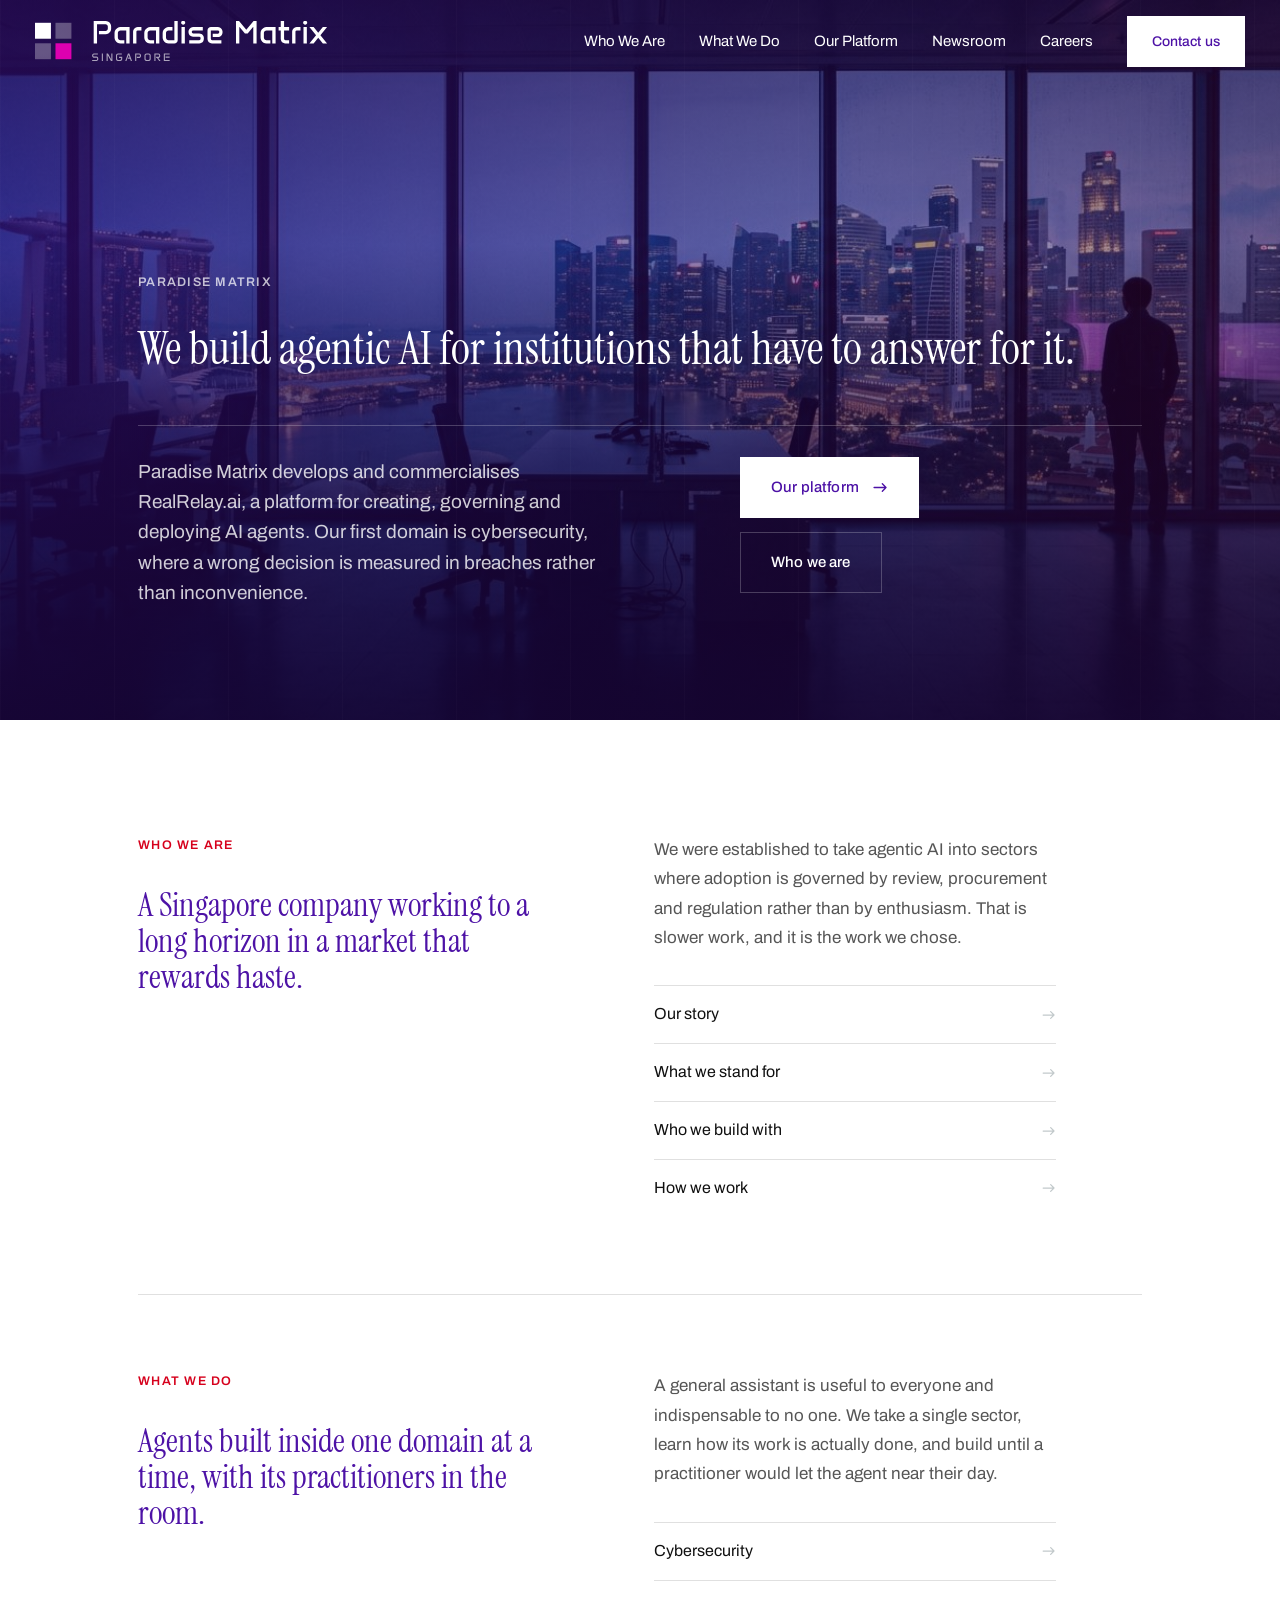
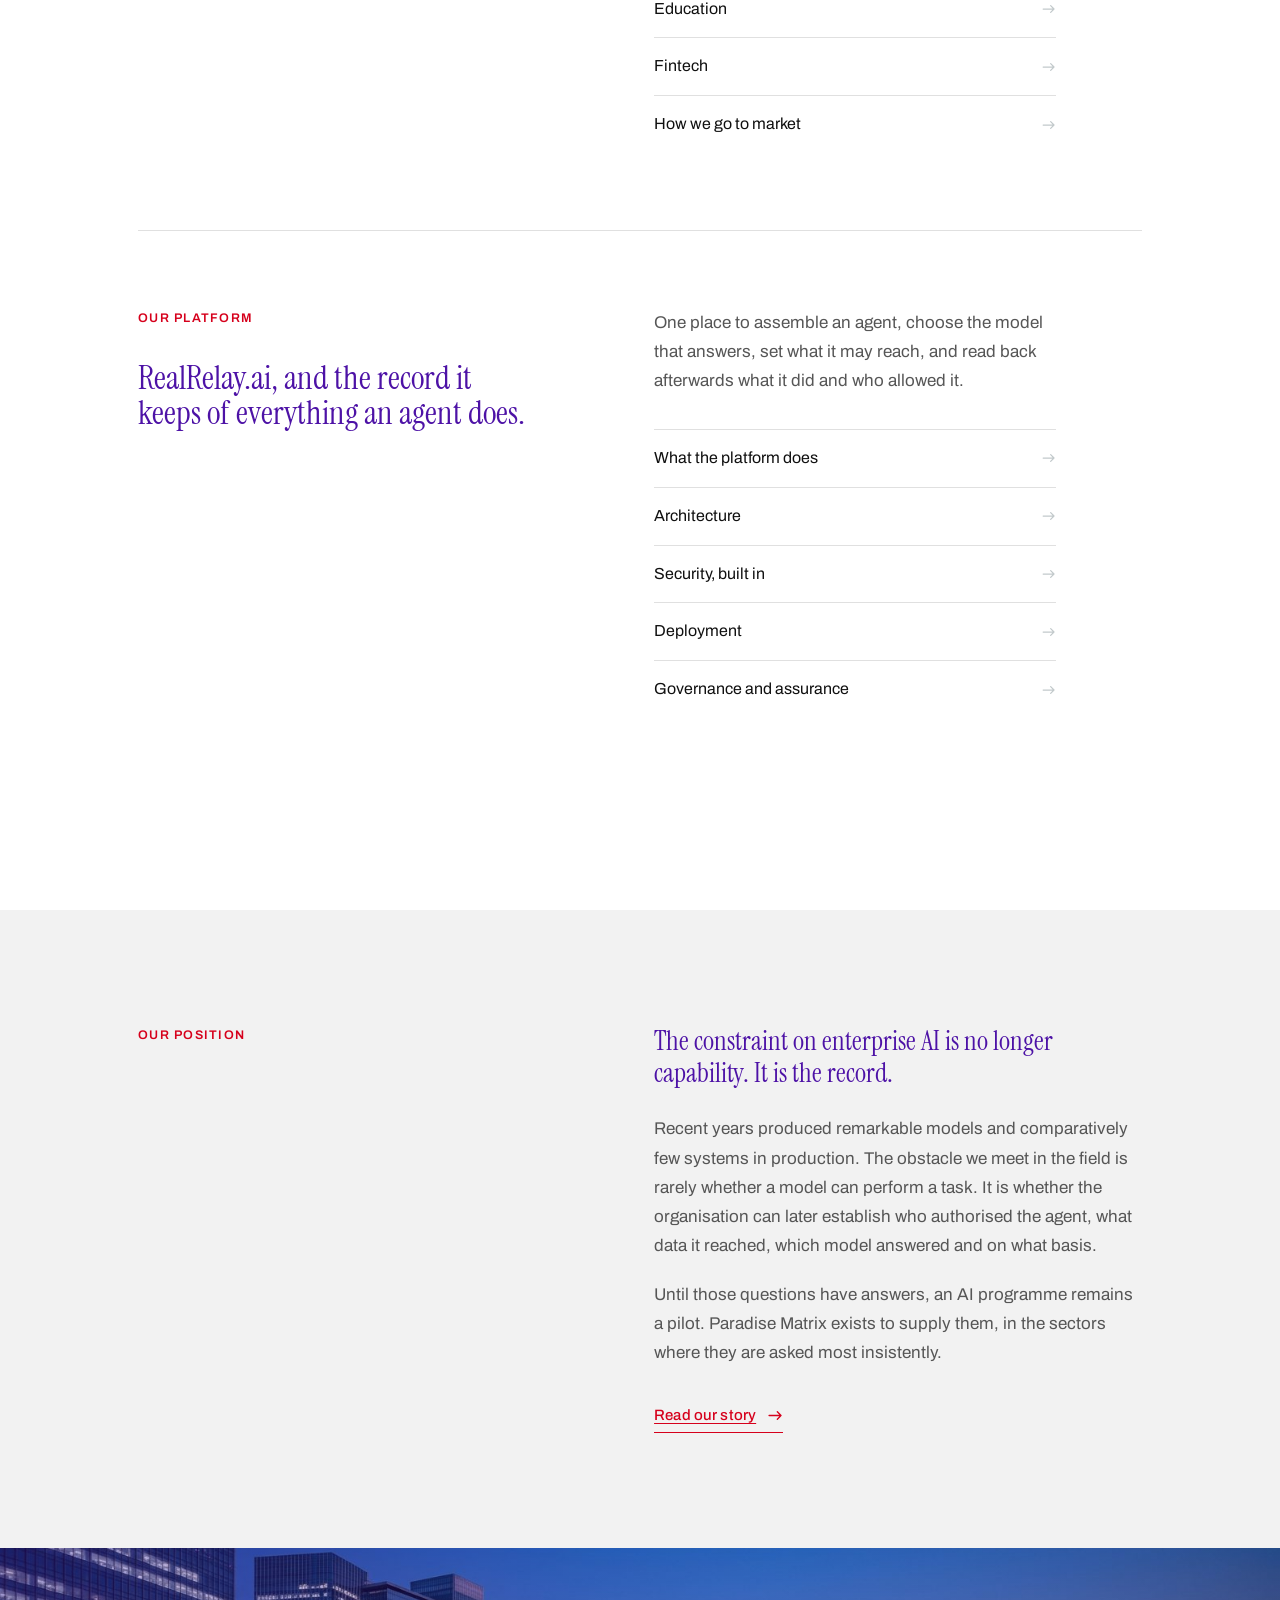
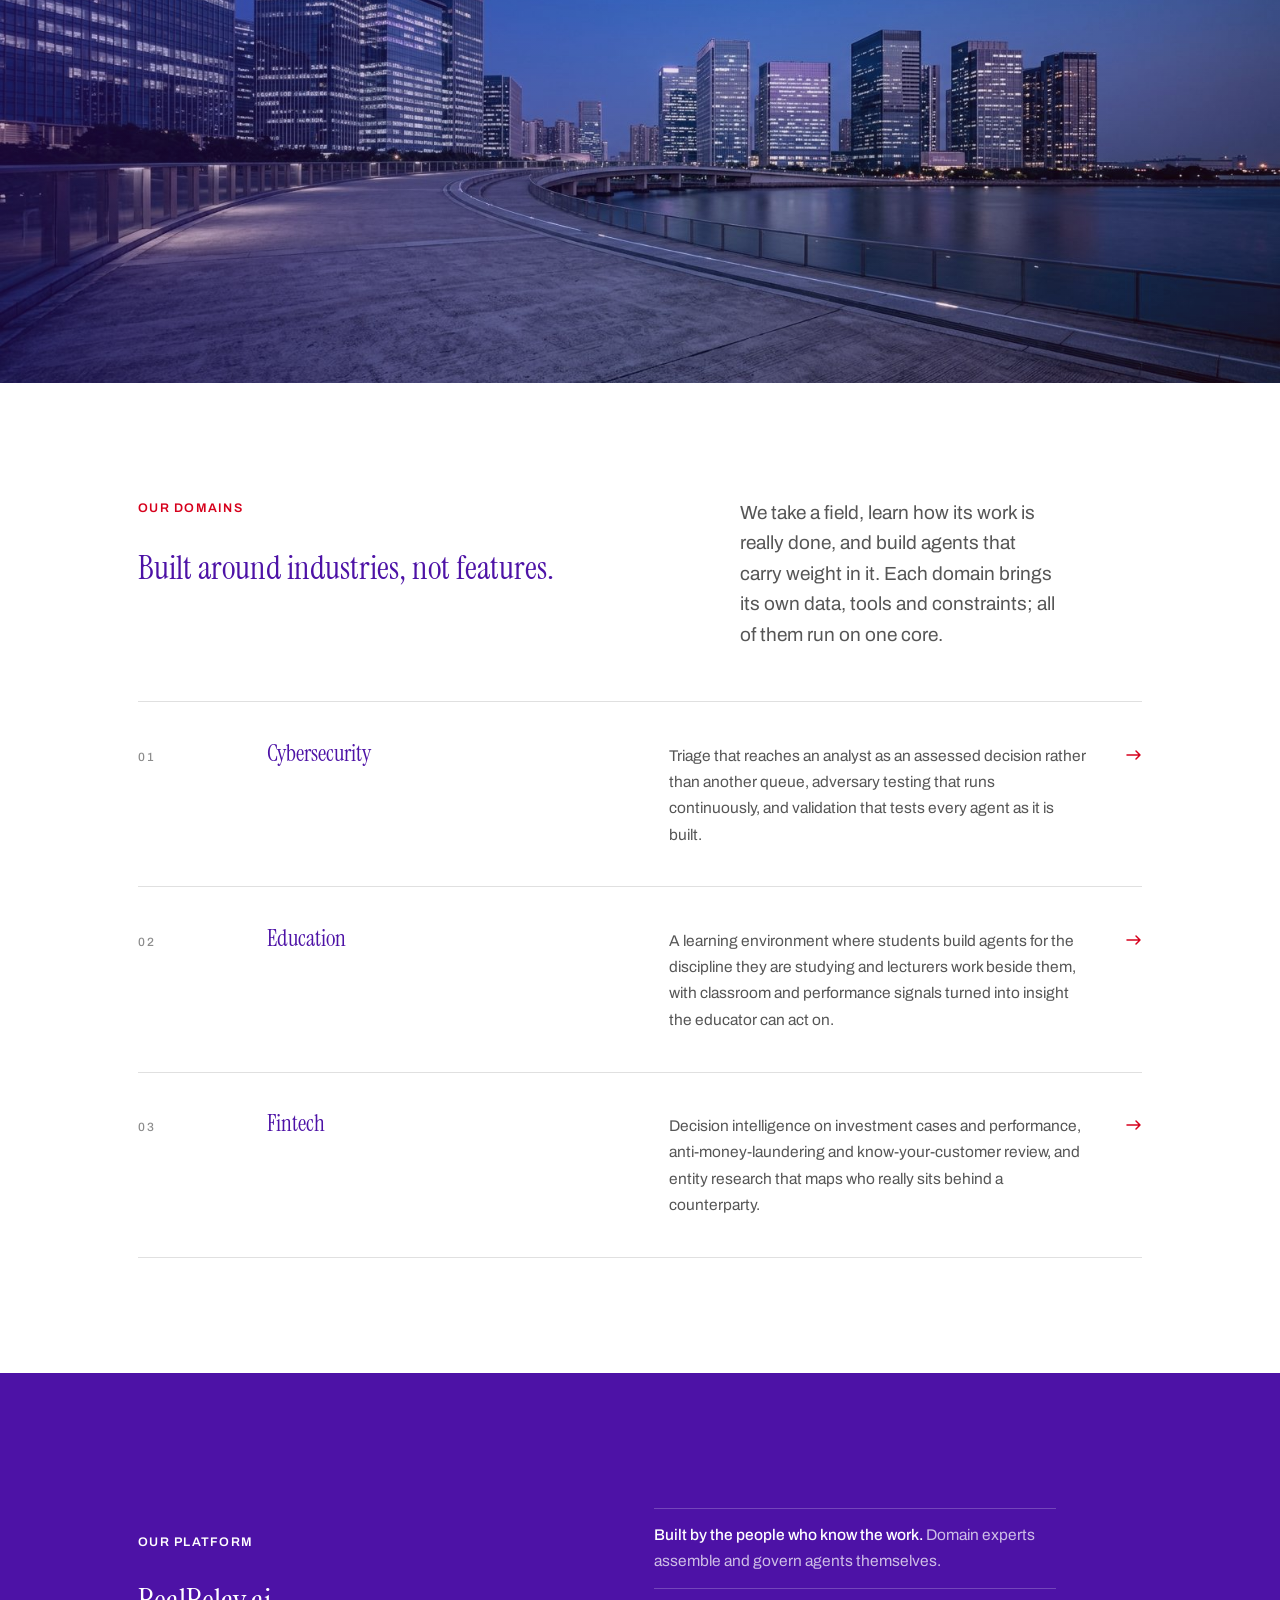
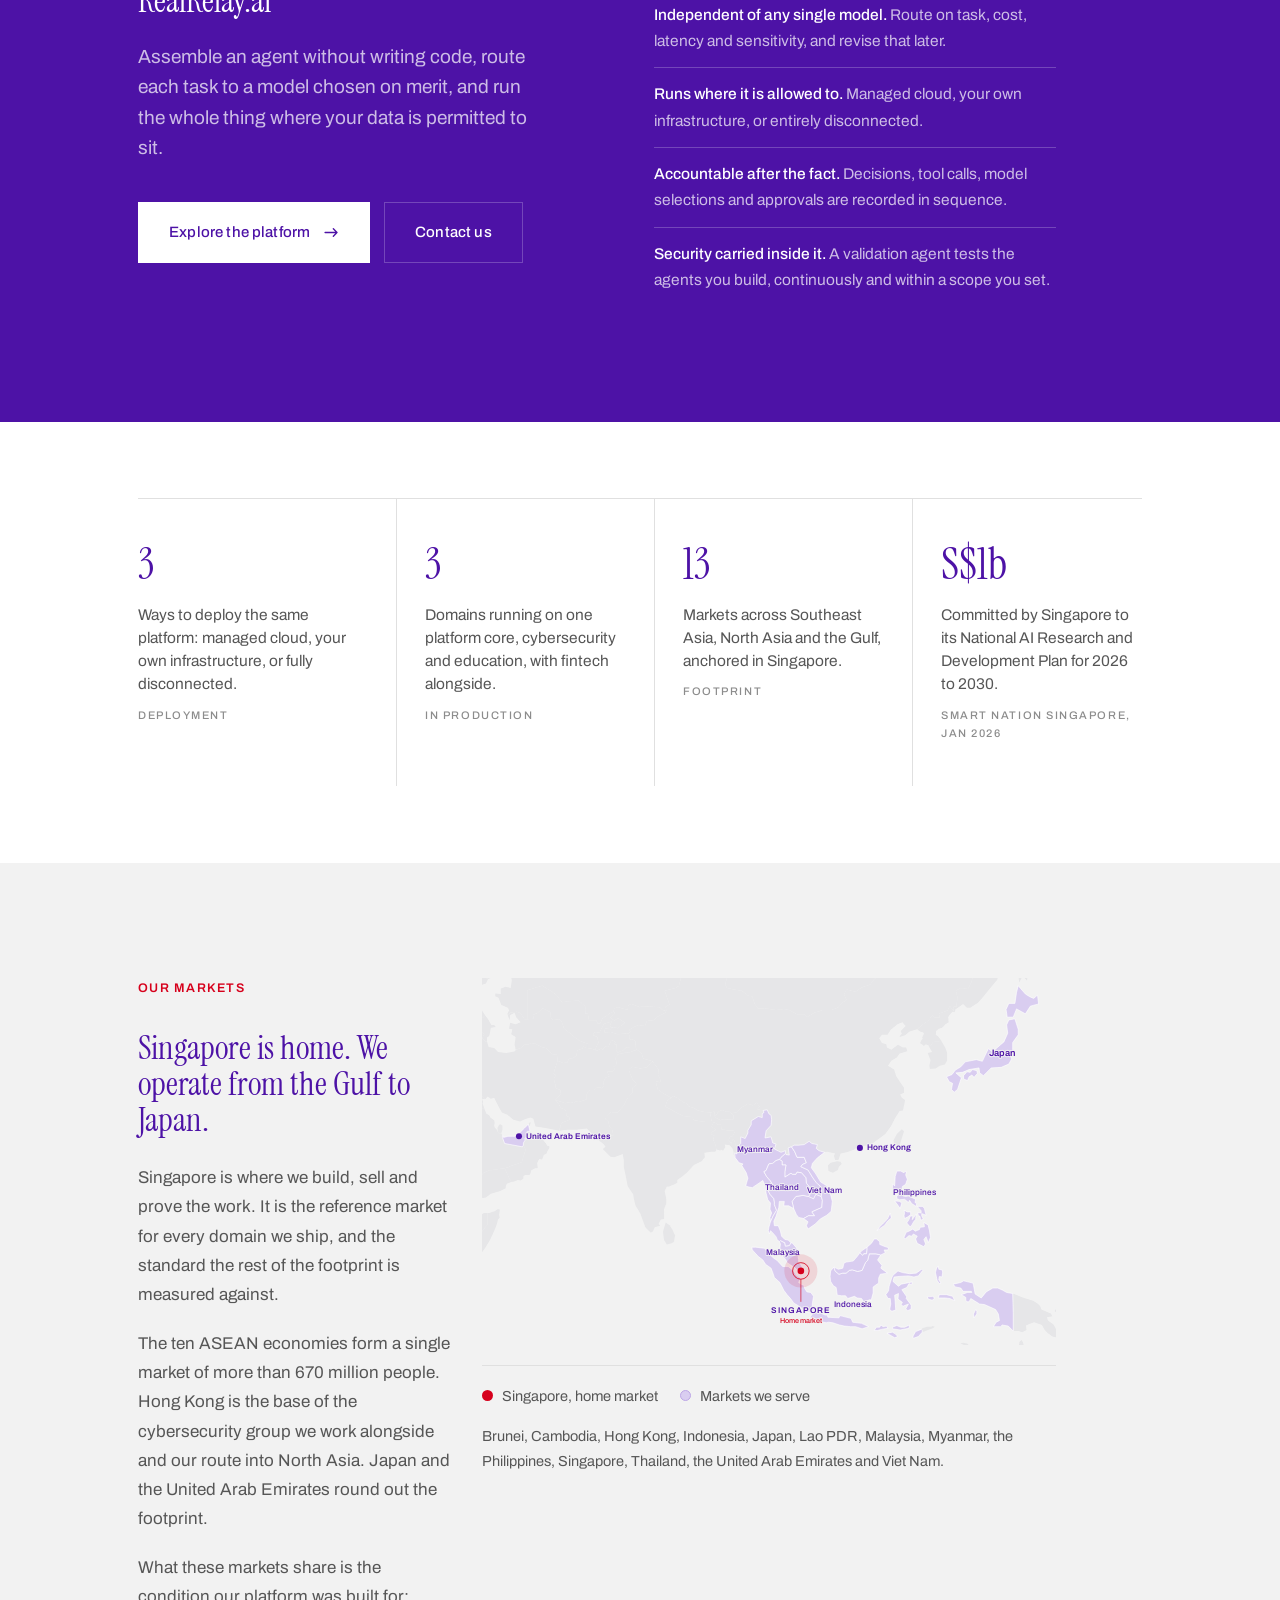
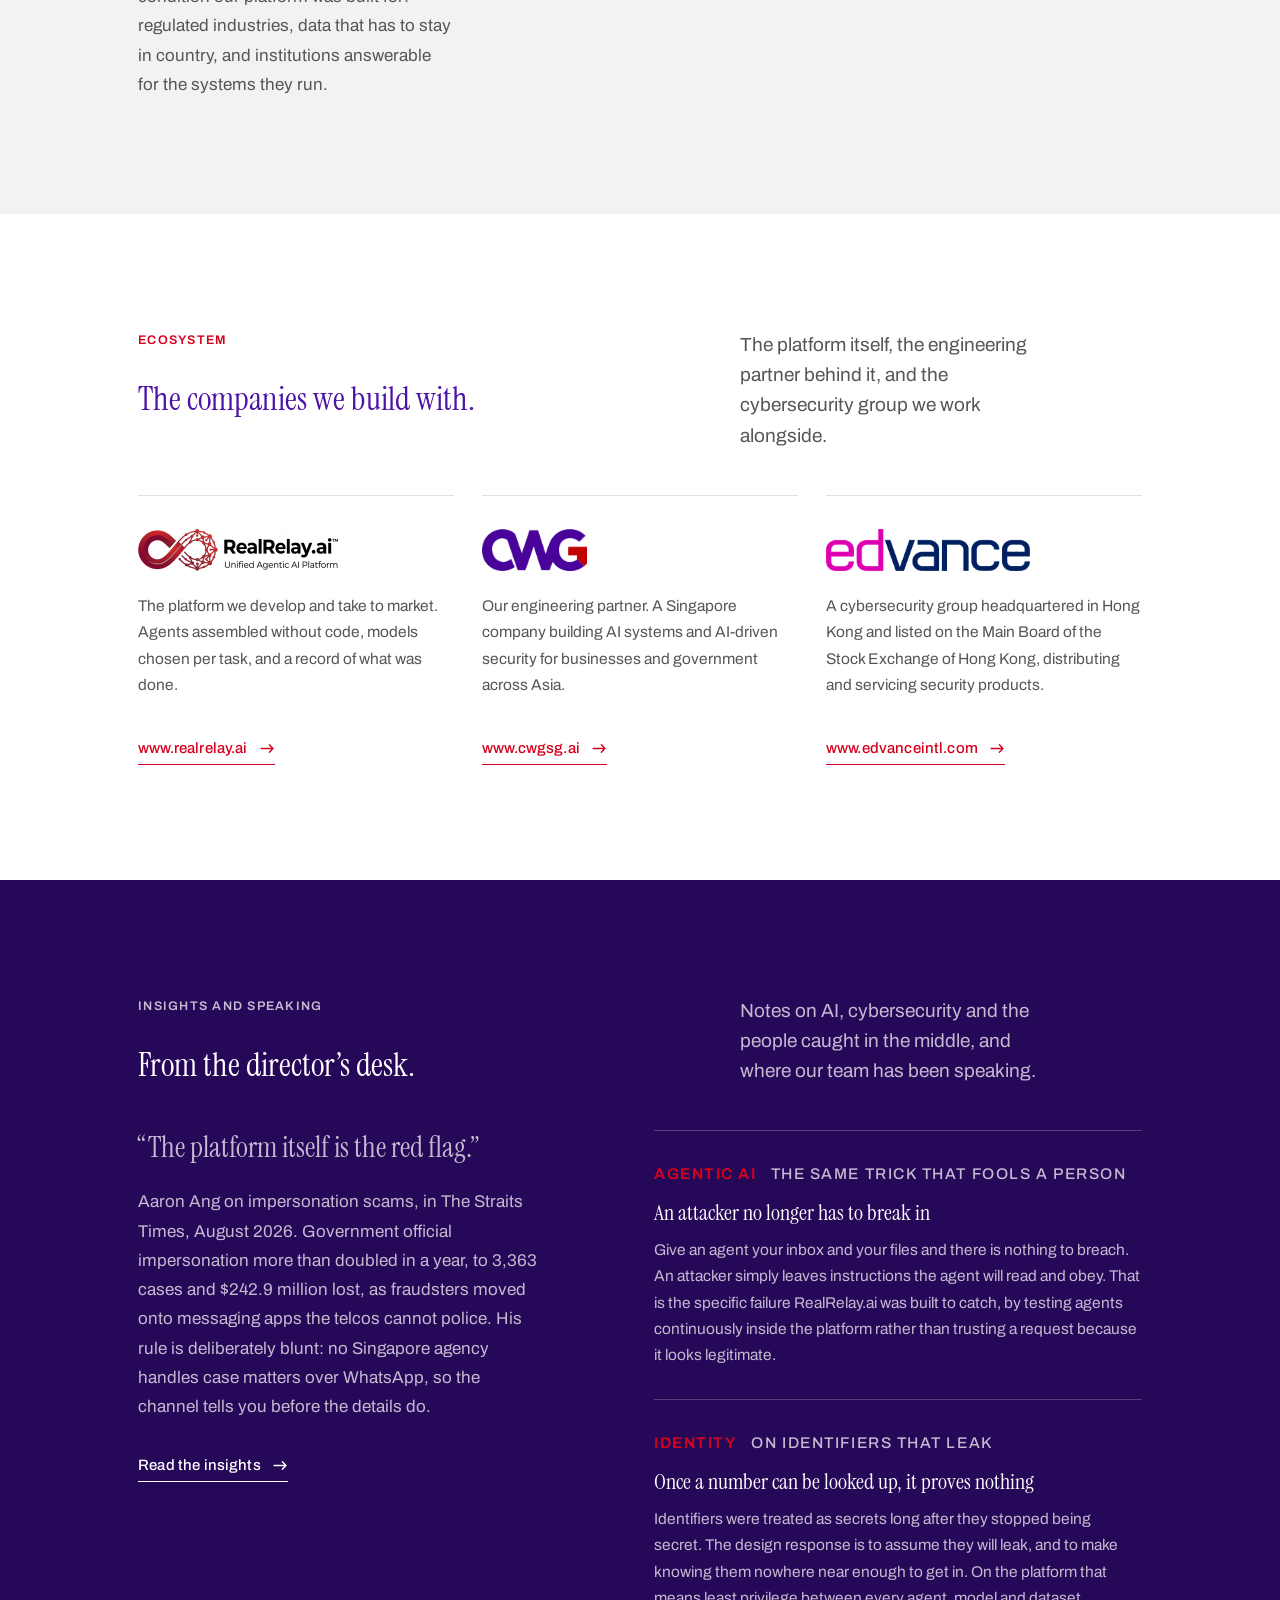
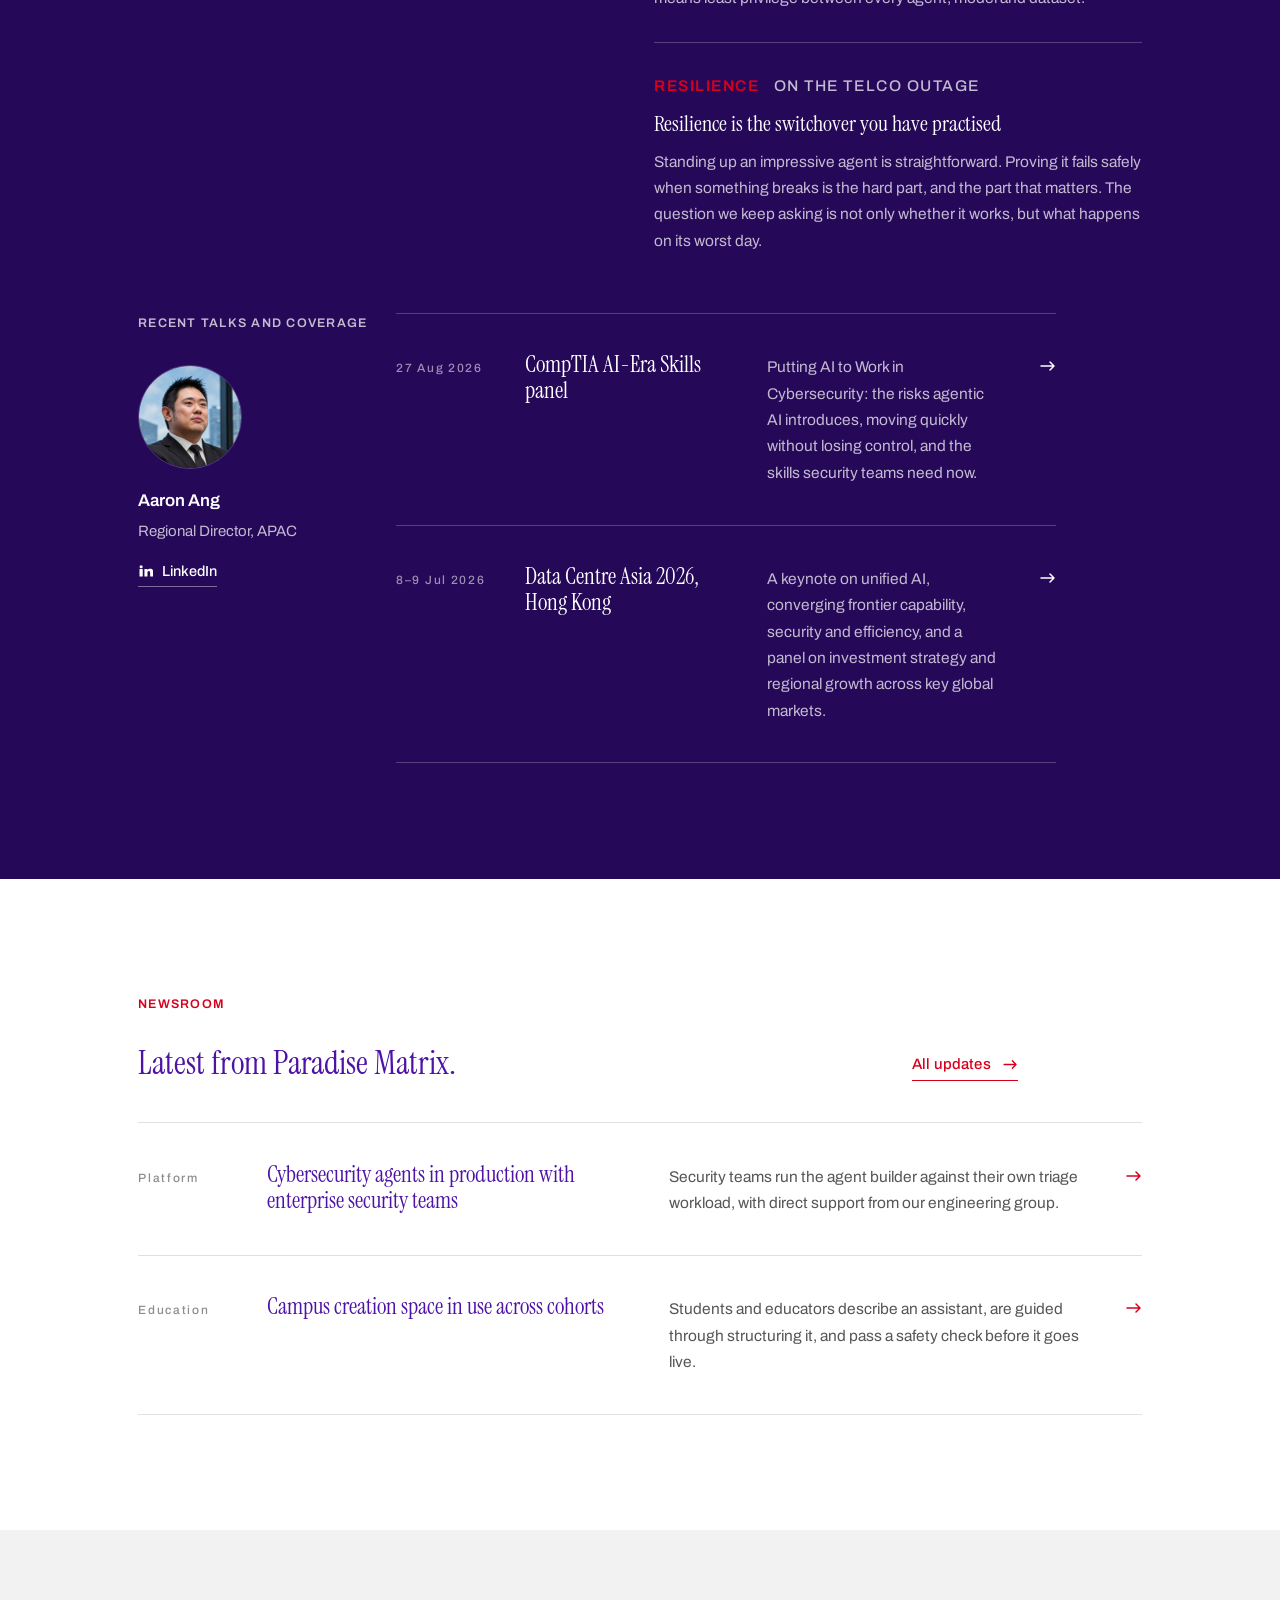
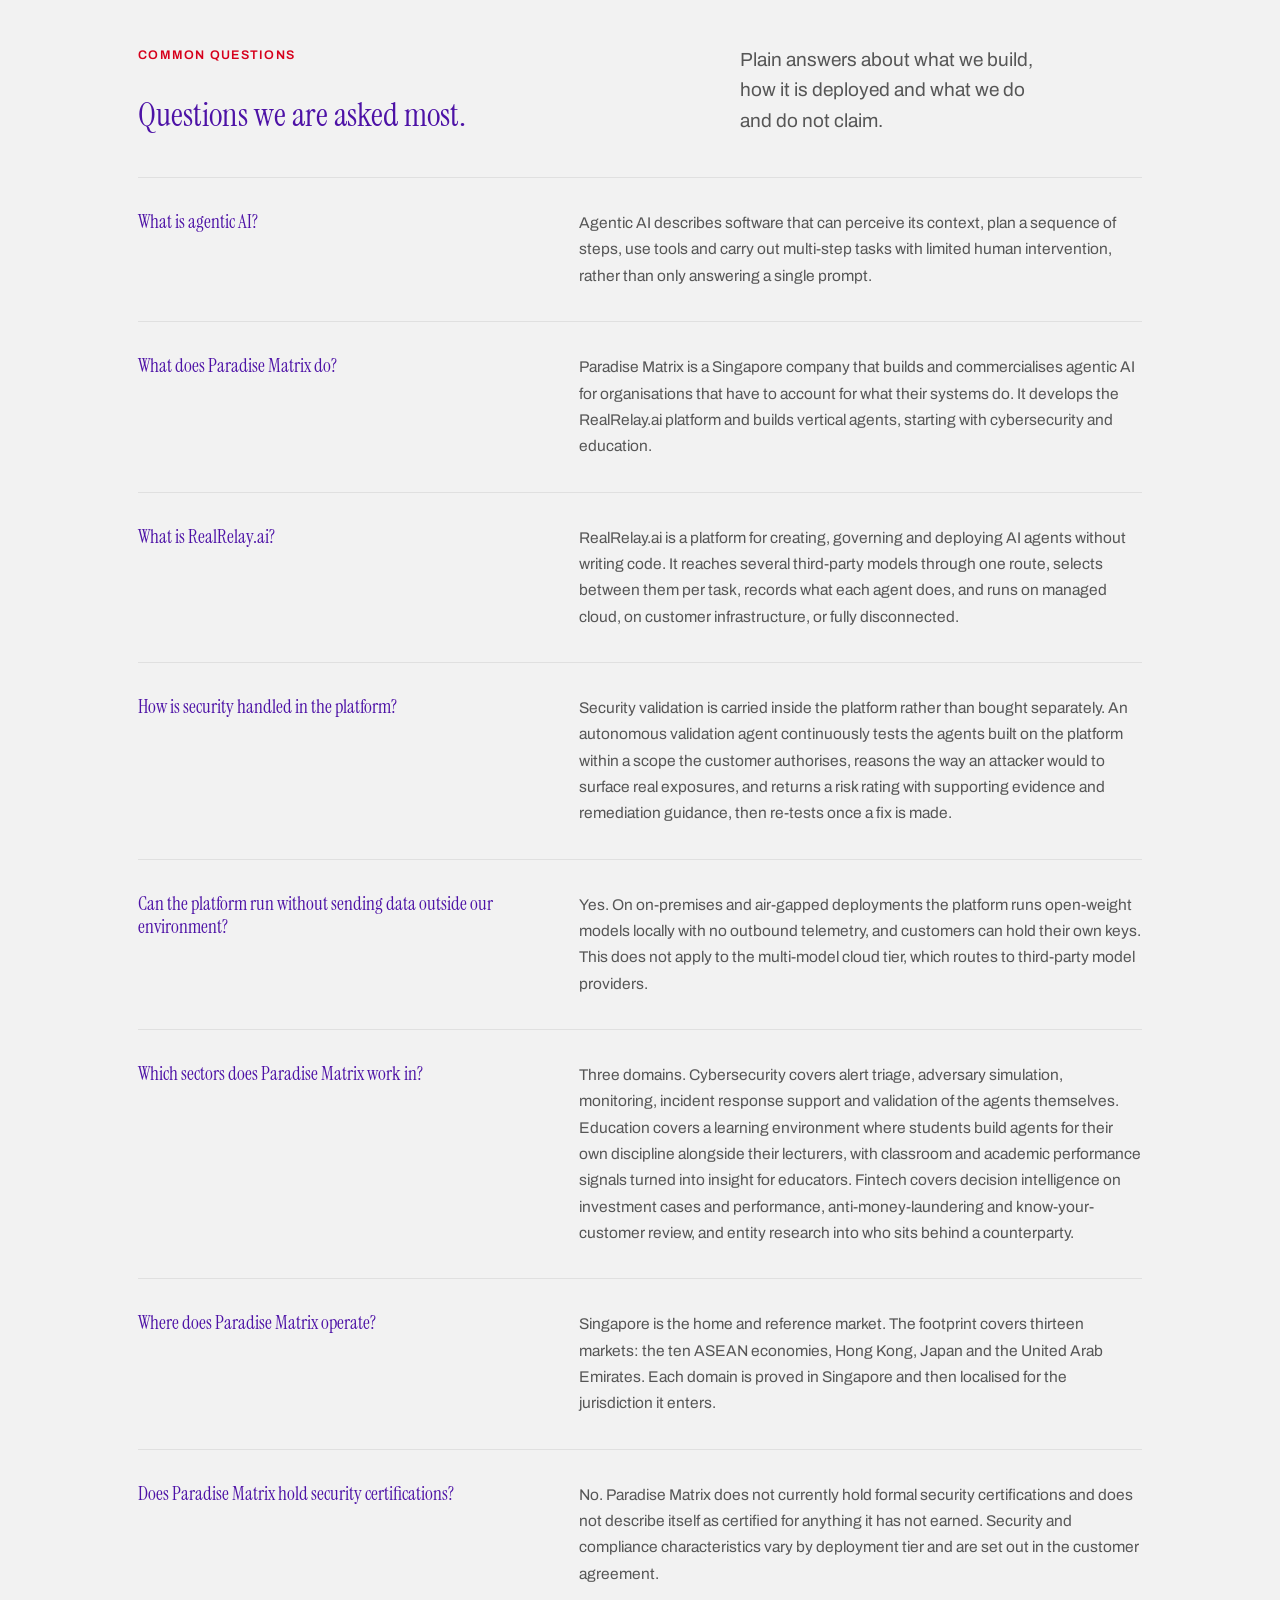
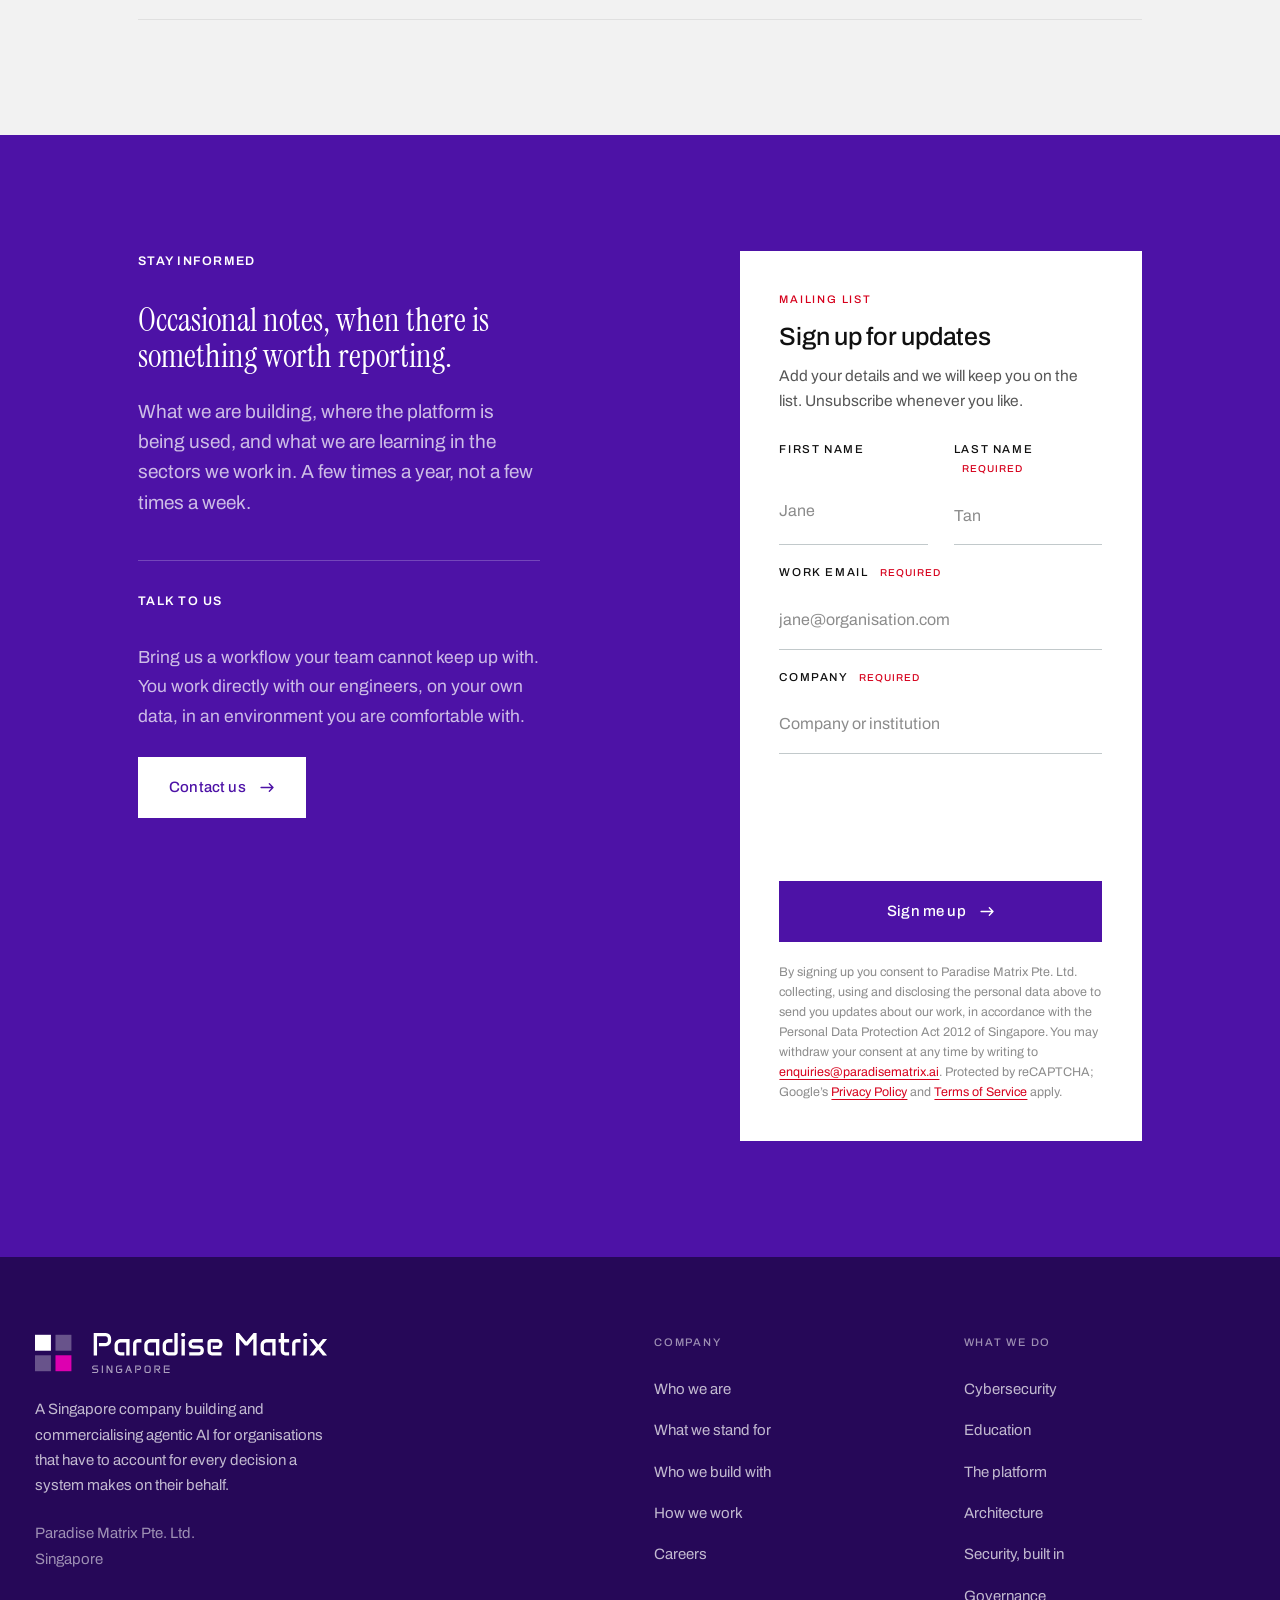
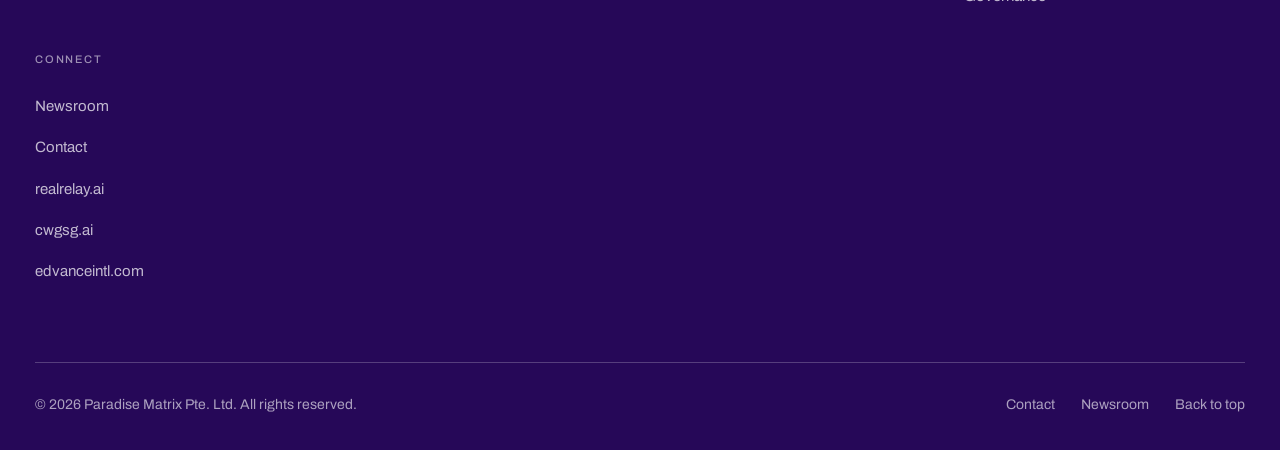
==== index.html @ 4e88af28 "Rebuild the brand lockup, and update the RealRelay mark The wordmark and locality line are redrawn i" ====
<!DOCTYPE html>
<html lang="en">
<head>
<meta charset="utf-8">
<meta name="viewport" content="width=device-width, initial-scale=1">
<title>Paradise Matrix | Agentic AI built in Singapore</title>
<meta name="description" content="Paradise Matrix builds and commercialises RealRelay.ai, a platform for creating, governing and deploying AI agents. Built in Singapore, serving Asia and the Gulf.">
<meta name="robots" content="index, follow, max-snippet:-1, max-image-preview:large">
<meta name="theme-color" content="#FFFFFF">
<link rel="canonical" href="https://paradisematrix.sg/index.html">

<meta property="og:type" content="website">
<meta property="og:site_name" content="Paradise Matrix">
<meta property="og:locale" content="en_SG">
<meta property="og:title" content="Paradise Matrix | Agentic AI built in Singapore">
<meta property="og:description" content="Paradise Matrix builds and commercialises RealRelay.ai, a platform for creating, governing and deploying AI agents. Built in Singapore, serving Asia and the Gulf.">
<meta property="og:url" content="https://paradisematrix.sg/index.html">
<meta property="og:image" content="https://paradisematrix.sg/assets/img/og-card.png">
<meta property="og:image:width" content="1200">
<meta property="og:image:height" content="630">
<meta property="og:image:alt" content="Paradise Matrix, agentic AI built in Singapore">
<meta name="twitter:card" content="summary_large_image">
<meta name="twitter:title" content="Paradise Matrix | Agentic AI built in Singapore">
<meta name="twitter:description" content="Paradise Matrix builds and commercialises RealRelay.ai, a platform for creating, governing and deploying AI agents. Built in Singapore, serving Asia and the Gulf.">
<meta name="twitter:image" content="https://paradisematrix.sg/assets/img/og-card.png">

<link rel="icon" href="data:image/svg+xml,%3Csvg xmlns='http://www.w3.org/2000/svg' viewBox='0 0 32 32'%3E%3Crect width='32' height='32' rx='7' fill='%23FFFFFF'/%3E%3Crect x='4' y='4' width='11' height='11' fill='%23002060'/%3E%3Crect x='17' y='4' width='11' height='11' fill='%23002060' opacity='.3'/%3E%3Crect x='4' y='17' width='11' height='11' fill='%23002060' opacity='.3'/%3E%3Crect x='17' y='17' width='11' height='11' fill='%23DD00B0'/%3E%3C/svg%3E">
<link rel="preload" href="assets/fonts/instrument-serif-400-lat.woff2" as="font" type="font/woff2" crossorigin>
<link rel="preload" href="assets/fonts/archivo-400-lat.woff2" as="font" type="font/woff2" crossorigin>
<link rel="stylesheet" href="assets/fonts/fonts.css">
<link rel="stylesheet" href="assets/css/site.css">
<script type="application/ld+json">
{
  "@context": "https://schema.org",
  "@graph": [
    {
      "@type": "Organization",
      "@id": "https://paradisematrix.sg/#organization",
      "name": "Paradise Matrix",
      "legalName": "Paradise Matrix Pte. Ltd.",
      "url": "https://paradisematrix.sg/",
      "description": "Paradise Matrix is a Singapore company that builds and commercialises agentic AI for organisations that must account for what their systems do. It develops the RealRelay.ai platform and vertical AI agents for cybersecurity and education.",
      "foundingLocation": {
        "@type": "Place",
        "name": "Singapore"
      },
      "areaServed": [
        {
          "@type": "Country",
          "name": "Singapore"
        },
        {
          "@type": "Place",
          "name": "ASEAN"
        },
        {
          "@type": "Place",
          "name": "Hong Kong"
        },
        {
          "@type": "Country",
          "name": "Japan"
        },
        {
          "@type": "Country",
          "name": "United Arab Emirates"
        }
      ],
      "knowsAbout": [
        "Agentic AI",
        "AI agents",
        "AI governance",
        "Cybersecurity",
        "Fintech",
        "Security operations centre triage",
        "Adversary simulation",
        "Anti-money-laundering",
        "Know your customer",
        "Educational technology",
        "AI security validation",
        "Sovereign AI deployment",
        "Education technology"
      ],
      "address": {
        "@type": "PostalAddress",
        "addressLocality": "Singapore",
        "addressCountry": "SG"
      },
      "contactPoint": [
        {
          "@type": "ContactPoint",
          "contactType": "sales",
          "email": "enquiries@paradisematrix.ai",
          "areaServed": "SG",
          "availableLanguage": "English"
        },
        {
          "@type": "ContactPoint",
          "contactType": "media relations",
          "email": "media@paradisematrix.ai"
        },
        {
          "@type": "ContactPoint",
          "contactType": "human resources",
          "email": "careers@paradisematrix.ai"
        }
      ]
    },
    {
      "@type": "WebSite",
      "@id": "https://paradisematrix.sg/#website",
      "url": "https://paradisematrix.sg/",
      "name": "Paradise Matrix",
      "publisher": {
        "@id": "https://paradisematrix.sg/#organization"
      },
      "inLanguage": "en"
    },
    {
      "@type": "WebPage",
      "@id": "https://paradisematrix.sg/index.html",
      "url": "https://paradisematrix.sg/index.html",
      "name": "Paradise Matrix | Agentic AI built in Singapore",
      "description": "Paradise Matrix builds and commercialises RealRelay.ai, a platform for creating, governing and deploying AI agents. Built in Singapore, serving Asia and the Gulf.",
      "isPartOf": {
        "@id": "https://paradisematrix.sg/#website"
      },
      "about": {
        "@id": "https://paradisematrix.sg/#organization"
      },
      "inLanguage": "en"
    },
    {
      "@type": "Person",
      "@id": "https://paradisematrix.sg/#aaron-ang",
      "name": "Aaron Ang",
      "jobTitle": "Regional Director, APAC",
      "sameAs": [
        "https://www.linkedin.com/in/aaronangsg/"
      ],
      "knowsAbout": [
        "Cybersecurity",
        "Agentic AI",
        "AI security",
        "Scam prevention"
      ]
    },
    {
      "@type": "FAQPage",
      "@id": "https://paradisematrix.sg/#faq",
      "mainEntity": [
        {
          "@type": "Question",
          "name": "What is agentic AI?",
          "acceptedAnswer": {
            "@type": "Answer",
            "text": "Agentic AI describes software that can perceive its context, plan a sequence of steps, use tools and carry out multi-step tasks with limited human intervention, rather than only answering a single prompt."
          }
        },
        {
          "@type": "Question",
          "name": "What does Paradise Matrix do?",
          "acceptedAnswer": {
            "@type": "Answer",
            "text": "Paradise Matrix is a Singapore company that builds and commercialises agentic AI for organisations that have to account for what their systems do. It develops the RealRelay.ai platform and builds vertical agents, starting with cybersecurity and education."
          }
        },
        {
          "@type": "Question",
          "name": "What is RealRelay.ai?",
          "acceptedAnswer": {
            "@type": "Answer",
            "text": "RealRelay.ai is a platform for creating, governing and deploying AI agents without writing code. It reaches several third-party models through one route, selects between them per task, records what each agent does, and runs on managed cloud, on customer infrastructure, or fully disconnected."
          }
        },
        {
          "@type": "Question",
          "name": "How is security handled in the platform?",
          "acceptedAnswer": {
            "@type": "Answer",
            "text": "Security validation is carried inside the platform rather than bought separately. An autonomous validation agent continuously tests the agents built on the platform within a scope the customer authorises, reasons the way an attacker would to surface real exposures, and returns a risk rating with supporting evidence and remediation guidance, then re-tests once a fix is made."
          }
        },
        {
          "@type": "Question",
          "name": "Can the platform run without sending data outside our environment?",
          "acceptedAnswer": {
            "@type": "Answer",
            "text": "Yes. On on-premises and air-gapped deployments the platform runs open-weight models locally with no outbound telemetry, and customers can hold their own keys. This does not apply to the multi-model cloud tier, which routes to third-party model providers."
          }
        },
        {
          "@type": "Question",
          "name": "Which sectors does Paradise Matrix work in?",
          "acceptedAnswer": {
            "@type": "Answer",
            "text": "Three domains. Cybersecurity covers alert triage, adversary simulation, monitoring, incident response support and validation of the agents themselves. Education covers a learning environment where students build agents for their own discipline alongside their lecturers, with classroom and academic performance signals turned into insight for educators. Fintech covers decision intelligence on investment cases and performance, anti-money-laundering and know-your-customer review, and entity research into who sits behind a counterparty."
          }
        },
        {
          "@type": "Question",
          "name": "Where does Paradise Matrix operate?",
          "acceptedAnswer": {
            "@type": "Answer",
            "text": "Singapore is the home and reference market. The footprint covers thirteen markets: the ten ASEAN economies, Hong Kong, Japan and the United Arab Emirates. Each domain is proved in Singapore and then localised for the jurisdiction it enters."
          }
        },
        {
          "@type": "Question",
          "name": "Does Paradise Matrix hold security certifications?",
          "acceptedAnswer": {
            "@type": "Answer",
            "text": "No. Paradise Matrix does not currently hold formal security certifications and does not describe itself as certified for anything it has not earned. Security and compliance characteristics vary by deployment tier and are set out in the customer agreement."
          }
        }
      ]
    }
  ]
}
</script>
<script src="https://www.google.com/recaptcha/api.js" async defer></script>
<script>
function timestamp(){var r=document.getElementById("g-recaptcha-response");if(r==null||r.value.trim()==""){var c=document.getElementsByName("captcha_settings")[0];if(!c)return;var e=JSON.parse(c.value);e["ts"]=JSON.stringify(new Date().getTime());c.value=JSON.stringify(e);}}
setInterval(timestamp,500);
</script>
</head>
<body id="top">
<svg class="pm-logo-defs" aria-hidden="true" focusable="false"><defs><symbol id="pmLogo" viewBox="0 0 904.09 123.55"><rect x="0.00" y="5.54" width="49.21" height="49.21" fill="var(--pm-ink)"/><rect x="63.27" y="5.54" width="49.21" height="49.21" fill="var(--pm-ink)" opacity="0.3"/><rect x="0.00" y="68.81" width="49.21" height="49.21" fill="var(--pm-ink)" opacity="0.3"/><rect x="63.27" y="68.81" width="49.21" height="49.21" fill="var(--pm-pink)"/><path fill="var(--pm-ink)" transform="translate(174.48 69.43)" d="M6.84 -69.43H43.55Q48.29 -69.43 52.17 -67.11Q56.05 -64.79 58.37 -60.94Q60.69 -57.08 60.69 -52.34V-45.41Q60.69 -40.77 58.37 -36.94Q56.05 -33.11 52.17 -30.83Q48.29 -28.56 43.55 -28.56H23.00V-38.82H43.55Q46.44 -38.82 48.44 -40.77Q50.44 -42.72 50.44 -45.56V-52.34Q50.44 -55.18 48.44 -57.18Q46.44 -59.18 43.55 -59.18H17.14V0.00H6.84Z M71.20 -32.42Q71.20 -37.45 73.67 -41.55Q76.13 -45.65 80.28 -48.12Q84.43 -50.59 89.46 -50.59H117.68V0.00H107.38V-40.28H89.46Q86.19 -40.28 83.85 -37.96Q81.50 -35.64 81.50 -32.32V-18.36Q81.50 -15.04 83.85 -12.67Q86.19 -10.30 89.46 -10.30H101.52V0.00H89.46Q84.43 0.00 80.28 -2.47Q76.13 -4.93 73.67 -9.08Q71.20 -13.23 71.20 -18.26Z M128.44 -36.43Q128.44 -40.33 130.42 -43.55Q132.39 -46.78 135.69 -48.68Q138.98 -50.59 142.99 -50.59H154.27V-40.33H142.99Q141.23 -40.33 139.99 -39.14Q138.74 -37.94 138.74 -36.23V0.00H128.44Z M163.06 -32.42Q163.06 -37.45 165.52 -41.55Q167.99 -45.65 172.14 -48.12Q176.29 -50.59 181.32 -50.59H209.54V0.00H199.24V-40.28H181.32Q178.05 -40.28 175.71 -37.96Q173.36 -35.64 173.36 -32.32V-18.36Q173.36 -15.04 175.71 -12.67Q178.05 -10.30 181.32 -10.30H193.38V0.00H181.32Q176.29 0.00 172.14 -2.47Q167.99 -4.93 165.52 -9.08Q163.06 -13.23 163.06 -18.26Z M219.81 -32.32Q219.81 -37.35 222.27 -41.50Q224.74 -45.65 228.89 -48.12Q233.04 -50.59 238.07 -50.59H250.13V-40.28H238.07Q234.80 -40.28 232.46 -37.92Q230.11 -35.55 230.11 -32.23V-18.26Q230.11 -14.99 232.46 -12.65Q234.80 -10.30 238.07 -10.30H255.99V-69.43H266.29V-10.30Q266.29 -6.05 263.27 -3.03Q260.24 0.00 255.99 0.00H238.07Q233.04 0.00 228.89 -2.47Q224.74 -4.93 222.27 -9.06Q219.81 -13.18 219.81 -18.16Z M276.84 -64.36Q276.84 -66.99 278.70 -68.85Q280.55 -70.70 283.19 -70.70Q285.83 -70.70 287.68 -68.85Q289.54 -66.99 289.54 -64.36Q289.54 -61.72 287.68 -59.86Q285.83 -58.01 283.19 -58.01Q280.55 -58.01 278.70 -59.86Q276.84 -61.72 276.84 -64.36ZM278.02 -50.59H288.37V0.00H278.02Z M299.61 -36.38Q299.61 -40.33 301.58 -43.55Q303.56 -46.78 306.86 -48.68Q310.15 -50.59 314.16 -50.59H343.84V-40.28H314.16Q312.40 -40.28 311.15 -39.14Q309.91 -37.99 309.91 -36.38V-35.16Q309.91 -33.50 311.15 -32.32Q312.40 -31.15 314.16 -31.15H332.61Q336.62 -31.15 339.91 -29.22Q343.21 -27.29 345.16 -24.07Q347.12 -20.85 347.12 -16.89V-14.26Q347.12 -10.35 345.16 -7.10Q343.21 -3.86 339.91 -1.93Q336.62 0.00 332.61 0.00H301.90V-10.30H332.61Q334.37 -10.30 335.62 -11.47Q336.86 -12.65 336.86 -14.31V-16.85Q336.86 -18.55 335.62 -19.73Q334.37 -20.90 332.61 -20.90H314.16Q310.15 -20.90 306.86 -22.83Q303.56 -24.76 301.58 -28.00Q299.61 -31.25 299.61 -35.16Z M358.34 -40.14Q358.34 -44.48 361.52 -47.53Q364.69 -50.59 369.13 -50.59H390.23Q394.28 -50.59 397.58 -48.61Q400.87 -46.63 402.85 -43.29Q404.83 -39.94 404.83 -35.89V-34.47Q404.83 -30.47 402.85 -27.17Q400.87 -23.88 397.58 -21.90Q394.28 -19.92 390.23 -19.92H374.51V-30.18H390.33Q392.08 -30.18 393.33 -31.45Q394.57 -32.71 394.57 -34.52V-35.89Q394.57 -37.74 393.33 -39.01Q392.08 -40.28 390.33 -40.28H368.65V-14.31Q368.65 -12.65 369.77 -11.47Q370.89 -10.30 372.50 -10.30H401.26V0.00H372.50Q368.60 0.00 365.38 -1.93Q362.15 -3.86 360.25 -7.10Q358.34 -10.35 358.34 -14.26Z M446.34 -69.43H455.76L478.17 -42.04L500.58 -69.43H510.01V0.00H499.71V-51.90L482.47 -31.01H473.92L456.64 -51.90V0.00H446.34Z M522.21 -32.42Q522.21 -37.45 524.68 -41.55Q527.15 -45.65 531.30 -48.12Q535.45 -50.59 540.48 -50.59H568.70V0.00H558.40V-40.28H540.48Q537.21 -40.28 534.86 -37.96Q532.52 -35.64 532.52 -32.32V-18.36Q532.52 -15.04 534.86 -12.67Q537.21 -10.30 540.48 -10.30H552.54V0.00H540.48Q535.45 0.00 531.30 -2.47Q527.15 -4.93 524.68 -9.08Q522.21 -13.23 522.21 -18.26Z M577.98 -50.59H584.57V-69.43H594.88V-50.59H610.45V-40.28H594.88V-14.36Q594.88 -12.70 596.17 -11.50Q597.46 -10.30 599.27 -10.30H610.45V0.00H599.12Q595.12 0.00 591.82 -1.93Q588.53 -3.86 586.55 -7.10Q584.57 -10.35 584.57 -14.31V-40.28H577.98Z M619.73 -36.43Q619.73 -40.33 621.71 -43.55Q623.69 -46.78 626.99 -48.68Q630.28 -50.59 634.29 -50.59H645.56V-40.33H634.29Q632.53 -40.33 631.28 -39.14Q630.04 -37.94 630.04 -36.23V0.00H619.73Z M653.67 -64.36Q653.67 -66.99 655.53 -68.85Q657.38 -70.70 660.02 -70.70Q662.66 -70.70 664.51 -68.85Q666.37 -66.99 666.37 -64.36Q666.37 -61.72 664.51 -59.86Q662.66 -58.01 660.02 -58.01Q657.38 -58.01 655.53 -59.86Q653.67 -61.72 653.67 -64.36ZM654.84 -50.59H665.20V0.00H654.84Z M693.62 -25.34 673.02 -50.59H686.15L700.36 -33.06L714.57 -50.59H727.65L707.10 -25.34L727.65 0.00H714.62L700.36 -17.53L686.10 0.00H673.02Z"/><path fill="var(--pm-ink)" opacity="0.62" transform="translate(174.48 123.55)" d="M1.96 -17.63Q1.96 -19.19 2.74 -20.46Q3.52 -21.74 4.83 -22.50Q6.15 -23.26 7.74 -23.26H19.78V-19.83H7.74Q6.79 -19.83 6.10 -19.15Q5.41 -18.48 5.41 -17.54V-15.93Q5.41 -15.07 6.10 -14.44Q6.79 -13.82 7.74 -13.82H15.15Q16.75 -13.82 18.06 -13.06Q19.37 -12.30 20.14 -11.02Q20.92 -9.73 20.92 -8.18V-5.64Q20.92 -4.09 20.14 -2.81Q19.37 -1.52 18.06 -0.76Q16.75 0.00 15.15 0.00H1.98V-3.45H15.15Q16.11 -3.45 16.79 -4.10Q17.47 -4.74 17.47 -5.66V-8.16Q17.47 -9.08 16.79 -9.73Q16.11 -10.39 15.15 -10.39H7.74Q6.15 -10.39 4.83 -11.13Q3.52 -11.88 2.74 -13.14Q1.96 -14.39 1.96 -15.92Z M31.88 -23.26H35.33V0.00H31.88Z M46.61 -23.26H51.09L61.22 -4.99V-23.26H64.67V0.00H60.19L50.06 -18.03V0.00H46.61Z M75.63 -16.72Q75.63 -18.53 76.57 -20.01Q77.51 -21.49 79.08 -22.38Q80.65 -23.26 82.56 -23.26H93.57V-19.83H82.56Q81.12 -19.83 80.10 -18.92Q79.08 -18.01 79.08 -16.73V-6.53Q79.08 -5.25 80.10 -4.34Q81.12 -3.44 82.56 -3.44H88.01Q89.46 -3.44 90.48 -4.34Q91.49 -5.25 91.49 -6.53V-9.57H85.18V-13.00H94.94V-6.54Q94.94 -4.74 94.01 -3.26Q93.08 -1.77 91.50 -0.88Q89.92 0.00 88.01 0.00H82.56Q80.65 0.00 79.08 -0.88Q77.51 -1.77 76.57 -3.26Q75.63 -4.74 75.63 -6.54Z M112.59 -23.26H116.89L125.22 0.00H121.54L119.00 -7.00H112.51L113.75 -10.44H117.76L114.75 -18.75L107.95 0.00H104.27Z M134.87 -23.26H147.17Q148.76 -23.26 150.06 -22.48Q151.36 -21.71 152.13 -20.41Q152.91 -19.12 152.91 -17.54V-15.21Q152.91 -13.66 152.13 -12.37Q151.36 -11.09 150.06 -10.33Q148.76 -9.57 147.17 -9.57H140.28V-13.00H147.17Q148.13 -13.00 148.80 -13.66Q149.48 -14.31 149.48 -15.26V-17.54Q149.48 -18.48 148.80 -19.15Q148.13 -19.83 147.17 -19.83H138.32V0.00H134.87Z M163.62 -16.72Q163.62 -18.53 164.56 -20.01Q165.50 -21.49 167.07 -22.38Q168.64 -23.26 170.55 -23.26H176.00Q177.91 -23.26 179.49 -22.38Q181.07 -21.49 182.00 -20.01Q182.93 -18.53 182.93 -16.72V-6.54Q182.93 -4.74 182.00 -3.26Q181.07 -1.77 179.49 -0.88Q177.91 0.00 176.00 0.00H170.55Q168.64 0.00 167.07 -0.88Q165.50 -1.77 164.56 -3.26Q163.62 -4.74 163.62 -6.54ZM167.07 -6.53Q167.07 -5.25 168.09 -4.34Q169.11 -3.44 170.55 -3.44H176.00Q177.45 -3.44 178.47 -4.34Q179.48 -5.25 179.48 -6.53V-16.73Q179.48 -18.01 178.47 -18.92Q177.45 -19.83 176.00 -19.83H170.55Q169.11 -19.83 168.09 -18.92Q167.07 -18.01 167.07 -16.73Z M194.21 -23.26H206.51Q208.09 -23.26 209.39 -22.48Q210.69 -21.71 211.47 -20.41Q212.25 -19.12 212.25 -17.54V-15.21Q212.25 -13.63 211.49 -12.35Q210.73 -11.07 209.42 -10.32Q208.11 -9.57 206.49 -9.57L213.43 0.00H209.22L202.29 -9.57H199.62V-13.00H206.51Q207.47 -13.00 208.14 -13.67Q208.81 -14.33 208.81 -15.26V-17.54Q208.81 -18.48 208.14 -19.15Q207.47 -19.83 206.51 -19.83H197.66V0.00H194.21Z M223.39 -23.26H241.43V-19.83H226.84V-3.45H241.43V0.00H223.39ZM228.80 -13.82H241.43V-10.39H228.80Z"/></symbol></defs></svg>
  <a class="skip-link" href="#main">Skip to content</a>
  <header class="site-header on-dark">
    <div class="nav-inner">
      <a class="brand" href="index.html" aria-label="Paradise Matrix Singapore — home">
        <svg class="brand__logo" viewBox="0 0 904.09 123.55" role="img" aria-label="Paradise Matrix Singapore"><use href="#pmLogo"/></svg>
      </a>
      <button class="nav-toggle" type="button" aria-label="Menu" aria-expanded="false" aria-controls="primary-nav"><span></span><span></span><span></span></button>
      <nav class="nav-primary" id="primary-nav" aria-label="Primary">
        <a class="nav-link" href="who-we-are.html">Who We Are</a>
        <a class="nav-link" href="what-we-do.html">What We Do</a>
        <a class="nav-link" href="realrelay.html">Our Platform</a>
        <a class="nav-link" href="newsroom.html">Newsroom</a>
        <a class="nav-link" href="careers.html">Careers</a>
        <a class="btn nav-cta" href="contact.html">Contact us</a>
      </nav>
    </div>
  </header>
  <main id="main">
    <!-- HERO -->
    <section class="hero">
      <div class="hero__art">
        <img src="assets/img/hero-home.jpg" alt="Dusk over Singapore's financial district, seen from a quiet upper floor" width="1376" height="688" fetchpriority="high" decoding="async">
      </div>
      <div class="hero__grain" aria-hidden="true"></div>
      <div class="shell">
        <div class="g12">
          <div class="off1">
            <p class="label" data-reveal>Paradise Matrix</p>
            <h1 class="stmt stmt--xl" data-reveal data-reveal-delay="70">
              We build agentic AI for institutions that have to answer for it.
            </h1>
            <div class="hero__foot g12" data-reveal data-reveal-delay="150">
              <p class="lede c-6">
                Paradise Matrix develops and commercialises RealRelay.ai, a platform for creating, governing
                and deploying AI agents. Our first domain is cybersecurity, where a wrong decision is
                measured in breaches rather than inconvenience.
              </p>
              <div class="c-4 start8">
                <div class="btn-row">
                  <a class="btn btn--onDeep" href="realrelay.html">Our platform
                    <svg viewBox="0 0 16 12" fill="none" stroke="currentColor" stroke-width="1.5" stroke-linecap="round" stroke-linejoin="round" aria-hidden="true"><path d="M1 6h13M10 2l4 4-4 4"/></svg>
                  </a>
                  <a class="btn btn--lineOnDeep" href="who-we-are.html">Who we are</a>
                </div>
              </div>
            </div>
          </div>
        </div>
      </div>
    </section>

    <!-- PILLARS -->
    <section class="pad">
      <div class="shell">
        <div class="g12">
          <div class="off1">

            <article class="pillar">
              <div class="pillar__inner g12">
                <div class="c-5">
                  <p class="label">Who we are</p>
                  <h2 class="stmt stmt--lg">A Singapore company working to a long horizon in a market that rewards haste.</h2>
                </div>
                <div class="c-5 start7">
                  <p class="body-copy">
                    We were established to take agentic AI into sectors where adoption is governed by review,
                    procurement and regulation rather than by enthusiasm. That is slower work, and it is the
                    work we chose.
                  </p>
                  <ul class="pillar__links">
                    <li><a href="who-we-are.html#story">Our story<svg viewBox="0 0 16 12" fill="none" stroke="currentColor" stroke-width="1.5" stroke-linecap="round" stroke-linejoin="round" aria-hidden="true"><path d="M1 6h13M10 2l4 4-4 4"/></svg></a></li>
                    <li><a href="who-we-are.html#principles">What we stand for<svg viewBox="0 0 16 12" fill="none" stroke="currentColor" stroke-width="1.5" stroke-linecap="round" stroke-linejoin="round" aria-hidden="true"><path d="M1 6h13M10 2l4 4-4 4"/></svg></a></li>
                    <li><a href="who-we-are.html#partnership">Who we build with<svg viewBox="0 0 16 12" fill="none" stroke="currentColor" stroke-width="1.5" stroke-linecap="round" stroke-linejoin="round" aria-hidden="true"><path d="M1 6h13M10 2l4 4-4 4"/></svg></a></li>
                    <li><a href="who-we-are.html#governance">How we work<svg viewBox="0 0 16 12" fill="none" stroke="currentColor" stroke-width="1.5" stroke-linecap="round" stroke-linejoin="round" aria-hidden="true"><path d="M1 6h13M10 2l4 4-4 4"/></svg></a></li>
                  </ul>
                </div>
              </div>
            </article>

            <article class="pillar">
              <div class="pillar__inner g12">
                <div class="c-5">
                  <p class="label">What we do</p>
                  <h2 class="stmt stmt--lg">Agents built inside one domain at a time, with its practitioners in the room.</h2>
                </div>
                <div class="c-5 start7">
                  <p class="body-copy">
                    A general assistant is useful to everyone and indispensable to no one. We take a single
                    sector, learn how its work is actually done, and build until a practitioner would let the
                    agent near their day.
                  </p>
                  <ul class="pillar__links">
                    <li><a href="what-we-do.html#cybersecurity">Cybersecurity<svg viewBox="0 0 16 12" fill="none" stroke="currentColor" stroke-width="1.5" stroke-linecap="round" stroke-linejoin="round" aria-hidden="true"><path d="M1 6h13M10 2l4 4-4 4"/></svg></a></li>
                    <li><a href="what-we-do.html#education">Education<svg viewBox="0 0 16 12" fill="none" stroke="currentColor" stroke-width="1.5" stroke-linecap="round" stroke-linejoin="round" aria-hidden="true"><path d="M1 6h13M10 2l4 4-4 4"/></svg></a></li>
                    <li><a href="what-we-do.html#fintech">Fintech<svg viewBox="0 0 16 12" fill="none" stroke="currentColor" stroke-width="1.5" stroke-linecap="round" stroke-linejoin="round" aria-hidden="true"><path d="M1 6h13M10 2l4 4-4 4"/></svg></a></li>
                    <li><a href="what-we-do.html#gtm">How we go to market<svg viewBox="0 0 16 12" fill="none" stroke="currentColor" stroke-width="1.5" stroke-linecap="round" stroke-linejoin="round" aria-hidden="true"><path d="M1 6h13M10 2l4 4-4 4"/></svg></a></li>
                  </ul>
                </div>
              </div>
            </article>

            <article class="pillar">
              <div class="pillar__inner g12">
                <div class="c-5">
                  <p class="label">Our platform</p>
                  <h2 class="stmt stmt--lg">RealRelay.ai, and the record it keeps of everything an agent does.</h2>
                </div>
                <div class="c-5 start7">
                  <p class="body-copy">
                    One place to assemble an agent, choose the model that answers, set what it may reach, and
                    read back afterwards what it did and who allowed it.
                  </p>
                  <ul class="pillar__links">
                    <li><a href="realrelay.html#capabilities">What the platform does<svg viewBox="0 0 16 12" fill="none" stroke="currentColor" stroke-width="1.5" stroke-linecap="round" stroke-linejoin="round" aria-hidden="true"><path d="M1 6h13M10 2l4 4-4 4"/></svg></a></li>
                    <li><a href="realrelay.html#architecture">Architecture<svg viewBox="0 0 16 12" fill="none" stroke="currentColor" stroke-width="1.5" stroke-linecap="round" stroke-linejoin="round" aria-hidden="true"><path d="M1 6h13M10 2l4 4-4 4"/></svg></a></li>
                    <li><a href="realrelay.html#security">Security, built in<svg viewBox="0 0 16 12" fill="none" stroke="currentColor" stroke-width="1.5" stroke-linecap="round" stroke-linejoin="round" aria-hidden="true"><path d="M1 6h13M10 2l4 4-4 4"/></svg></a></li>
                    <li><a href="realrelay.html#deployment">Deployment<svg viewBox="0 0 16 12" fill="none" stroke="currentColor" stroke-width="1.5" stroke-linecap="round" stroke-linejoin="round" aria-hidden="true"><path d="M1 6h13M10 2l4 4-4 4"/></svg></a></li>
                    <li><a href="realrelay.html#governance">Governance and assurance<svg viewBox="0 0 16 12" fill="none" stroke="currentColor" stroke-width="1.5" stroke-linecap="round" stroke-linejoin="round" aria-hidden="true"><path d="M1 6h13M10 2l4 4-4 4"/></svg></a></li>
                  </ul>
                </div>
              </div>
            </article>

          </div>
        </div>
      </div>
    </section>

    <!-- POSITION -->
    <section class="pad bg-offwhite">
      <div class="shell">
        <div class="g12">
          <div class="off1 g12">
            <div class="c-4" data-reveal>
              <p class="label">Our position</p>
            </div>
            <div class="c-6 start7" data-reveal data-reveal-delay="80">
              <h2 class="stmt stmt--md">The constraint on enterprise AI is no longer capability. It is the record.</h2>
              <div class="body-copy" style="margin-top:1.6rem">
                <p>
                  Recent years produced remarkable models and comparatively few systems in production. The
                  obstacle we meet in the field is rarely whether a model can perform a task. It is whether
                  the organisation can later establish who authorised the agent, what data it reached, which
                  model answered and on what basis.
                </p>
                <p>
                  Until those questions have answers, an AI programme remains a pilot. Paradise Matrix exists
                  to supply them, in the sectors where they are asked most insistently.
                </p>
                <p style="margin-top:2rem">
                  <a class="arrowlink" href="who-we-are.html">Read our story
                    <svg viewBox="0 0 16 12" fill="none" stroke="currentColor" stroke-width="1.5" stroke-linecap="round" stroke-linejoin="round" aria-hidden="true"><path d="M1 6h13M10 2l4 4-4 4"/></svg>
                  </a>
                </p>
              </div>
            </div>
          </div>
        </div>
      </div>
    </section>

    <div class="band"><img src="assets/img/band-civic.jpg" alt="A waterfront walkway beside a financial district at dusk" width="1584" height="672" loading="lazy" decoding="async"></div>

    <!-- DOMAINS -->
    <section class="pad">
      <div class="shell">
        <div class="g12">
          <div class="off1">
            <div class="g12" style="margin-bottom:clamp(34px,4vw,58px)">
              <div class="c-6" data-reveal>
                <p class="label">Our domains</p>
                <h2 class="stmt stmt--lg">Built around industries, not features.</h2>
              </div>
              <div class="c-4 start8" data-reveal data-reveal-delay="80">
                <p class="lede">
                  We take a field, learn how its work is really done, and build agents that carry weight in
                  it. Each domain brings its own data, tools and constraints; all of them run on one core.
                </p>
              </div>
            </div>

            <div class="row-list" data-reveal>
              <a class="row" href="what-we-do.html#cybersecurity">
                <span class="row__n">01</span>
                <span class="row__t">Cybersecurity</span>
                <span class="row__d">Triage that reaches an analyst as an assessed decision rather than another queue, adversary testing that runs continuously, and validation that tests every agent as it is built.</span>
                <span class="row__a"><svg viewBox="0 0 16 12" fill="none" stroke="currentColor" stroke-width="1.5" stroke-linecap="round" stroke-linejoin="round" aria-hidden="true"><path d="M1 6h13M10 2l4 4-4 4"/></svg></span>
              </a>
              <a class="row" href="what-we-do.html#education">
                <span class="row__n">02</span>
                <span class="row__t">Education</span>
                <span class="row__d">A learning environment where students build agents for the discipline they are studying and lecturers work beside them, with classroom and performance signals turned into insight the educator can act on.</span>
                <span class="row__a"><svg viewBox="0 0 16 12" fill="none" stroke="currentColor" stroke-width="1.5" stroke-linecap="round" stroke-linejoin="round" aria-hidden="true"><path d="M1 6h13M10 2l4 4-4 4"/></svg></span>
              </a>
              <a class="row" href="what-we-do.html#fintech">
                <span class="row__n">03</span>
                <span class="row__t">Fintech</span>
                <span class="row__d">Decision intelligence on investment cases and performance, anti-money-laundering and know-your-customer review, and entity research that maps who really sits behind a counterparty.</span>
                <span class="row__a"><svg viewBox="0 0 16 12" fill="none" stroke="currentColor" stroke-width="1.5" stroke-linecap="round" stroke-linejoin="round" aria-hidden="true"><path d="M1 6h13M10 2l4 4-4 4"/></svg></span>
              </a>
            </div>
          </div>
        </div>
      </div>
    </section>

    <!-- PLATFORM CALLOUT -->
    <section class="pad bg-deep">
      <div class="shell">
        <div class="g12">
          <div class="off1 g12 callout__inner">
            <div class="c-5" data-reveal>
              <p class="label">Our platform</p>
              <h2 class="stmt stmt--lg">RealRelay.ai</h2>
              <p class="lede" style="margin-top:1.4rem">
                Assemble an agent without writing code, route each task to a model chosen on merit, and run
                the whole thing where your data is permitted to sit.
              </p>
              <div class="btn-row" style="margin-top:2.4rem">
                <a class="btn btn--onDeep" href="realrelay.html">Explore the platform
                  <svg viewBox="0 0 16 12" fill="none" stroke="currentColor" stroke-width="1.5" stroke-linecap="round" stroke-linejoin="round" aria-hidden="true"><path d="M1 6h13M10 2l4 4-4 4"/></svg>
                </a>
                <a class="btn btn--lineOnDeep" href="contact.html">Contact us</a>
              </div>
            </div>
            <div class="c-5 start7" data-reveal data-reveal-delay="90">
              <ul class="dl">
                <li><strong>Built by the people who know the work.</strong> Domain experts assemble and govern agents themselves.</li>
                <li><strong>Independent of any single model.</strong> Route on task, cost, latency and sensitivity, and revise that later.</li>
                <li><strong>Runs where it is allowed to.</strong> Managed cloud, your own infrastructure, or entirely disconnected.</li>
                <li><strong>Accountable after the fact.</strong> Decisions, tool calls, model selections and approvals are recorded in sequence.</li>
                <li><strong>Security carried inside it.</strong> A validation agent tests the agents you build, continuously and within a scope you set.</li>
              </ul>
            </div>
          </div>
        </div>
      </div>
    </section>

    <!-- FIGURES -->
    <section class="pad-s">
      <div class="shell">
        <div class="g12">
          <div class="off1">
            <div class="figures g12" data-reveal>
              <div class="figure-item c-3">
                <span class="figure-item__n"><span data-count="3">3</span></span>
                <p class="figure-item__t">Ways to deploy the same platform: managed cloud, your own infrastructure, or fully disconnected.</p>
                <p class="figure-item__k">Deployment</p>
              </div>
              <div class="figure-item c-3">
                <span class="figure-item__n"><span data-count="3">3</span></span>
                <p class="figure-item__t">Domains running on one platform core, cybersecurity and education, with fintech alongside.</p>
                <p class="figure-item__k">In production</p>
              </div>
              <div class="figure-item c-3">
                <span class="figure-item__n"><span data-count="13">13</span></span>
                <p class="figure-item__t">Markets across Southeast Asia, North Asia and the Gulf, anchored in Singapore.</p>
                <p class="figure-item__k">Footprint</p>
              </div>
              <div class="figure-item c-3">
                <span class="figure-item__n">S$1b</span>
                <p class="figure-item__t">Committed by Singapore to its National AI Research and Development Plan for 2026 to 2030.</p>
                <p class="figure-item__k">Smart Nation Singapore, Jan 2026</p>
              </div>
            </div>
          </div>
        </div>
      </div>
    </section>

    <!-- WHERE WE OPERATE -->
    <section class="pad bg-offwhite" id="footprint">
      <div class="shell"><div class="g12"><div class="off1 g12">
        <div class="c-4" data-reveal>
          <p class="label">Our markets</p>
          <h2 class="stmt stmt--lg">Singapore is home. We operate from the Gulf to Japan.</h2>
          <div class="body-copy" style="margin-top:1.6rem">
            <p>
              Singapore is where we build, sell and prove the work. It is the reference market for every
              domain we ship, and the standard the rest of the footprint is measured against.
            </p>
            <p>
              The ten ASEAN economies form a single market of more than 670 million people. Hong Kong is the
              base of the cybersecurity group we work alongside and our route into North Asia. Japan and the
              United Arab Emirates round out the footprint.
            </p>
            <p>
              What these markets share is the condition our platform was built for: regulated industries,
              data that has to stay in country, and institutions answerable for the systems they run.
            </p>
          </div>
        </div>
        <div class="c-7 start6" data-reveal data-reveal-delay="90">
          <svg class="map" viewBox="0 0 1040 665" role="img" aria-labelledby="map-title map-desc" xmlns="http://www.w3.org/2000/svg"><title id="map-title">Paradise Matrix markets across Asia and the Gulf</title><desc id="map-desc">A map from the Arabian Gulf to Japan. Singapore is the home market. The ten ASEAN economies, Hong Kong, Japan and the United Arab Emirates are the markets Paradise Matrix serves.</desc><g class="map__ctx"><path d="M137,150 147,154 155,153 157,147 165,145 171,141 173,131 182,128 184,124 189,127 192,127 197,128 205,130 208,132 216,128 219,130 223,124 229,125 230,123 232,117 236,113 242,116 240,120 244,120 243,131 247,136 250,133 255,132 261,126 269,127 279,127 281,130 275,132 270,134 258,136 247,138 241,144 243,149 244,156 239,161 240,166 237,170 227,170 231,178 224,181 220,189 221,196 217,200 213,198 205,200 204,203 196,203 190,210 190,220 176,225 169,224 167,227 161,225 151,227 133,221 143,210 142,203 134,200 133,193 130,183 134,176 130,174 132,165 137,150Z"/><path d="M-46,78 -31,75 -29,79 -25,81 -27,85 -22,90 -25,94 -20,97 -16,100 -15,109 -19,109 -23,102 -23,100 -28,100 -31,96 -33,96 -37,92 -45,89 -44,82 -46,78Z"/><path d="M989,689 993,697 999,693 1003,698 1008,702 1007,706 1009,716 1010,721 1013,722 1016,732 1015,737 1018,745 1029,750 1037,756 1044,760 1042,763 1048,770 1052,782 1056,780 1061,785 1063,783 1065,795 1072,795 1077,795 1085,795 1088,795 1092,795 1090,795 1087,795 1085,795 1081,795 1073,795 1069,795 1066,795 1063,795 1059,795 1056,795 1055,795 1050,795 1038,795 1028,795 1024,795 1017,795 1009,795 1003,795 1004,795 998,795 989,795 980,795 975,795 969,795 959,795 952,795 950,795 948,795 943,795 933,795 936,795 933,795 928,795 919,795 925,795 926,795 930,795 921,795 914,795 911,795 902,795 896,795 891,795 893,795 880,795 872,795 862,795 844,795 830,795 819,795 809,795 798,795 789,795 787,795 783,795 774,795 768,795 759,795 751,795 744,795 738,795 735,795 730,795 725,795 717,795 710,795 699,795 694,795 699,795 701,795 695,795 693,795 690,795 685,795 683,795 678,795 676,795 681,795 677,795 682,795 685,795 680,795 677,795 678,795 680,795 681,790 680,784 685,776 685,784 690,776 698,773 703,768 711,764 716,763 719,764 727,760 733,759 735,757 737,756 743,756 754,753 760,748 762,742 768,736 769,732 769,726 776,717 781,726 785,724 781,719 785,714 789,716 790,708 796,703 799,698 804,697 804,694 808,695 809,692 813,691 818,689 826,694 832,700 838,701 845,702 842,696 847,687 852,684 850,682 855,676 861,672 867,673 875,671 875,666 867,662 873,661 880,663 885,668 894,670 897,669 903,673 909,670 913,670 916,668 920,674 918,679 914,684 910,684 911,688 908,694 905,699 905,702 914,708 922,711 927,715 934,721 937,721 943,724 944,727 954,731 961,727 963,722 965,717 967,711 970,702 968,697 969,694 968,688 969,680 971,678 969,674 972,669 974,663 974,660 978,656 981,661 982,668 984,669 985,673 988,679 989,685 989,689Z"/><path d="M-31,96 -28,100 -23,100 -23,102 -19,109 -26,108 -32,101 -33,96 -31,96ZM-6,76 -2,77 -0,73 6,68 11,75 17,85 22,85 25,89 16,90 14,101 13,105 9,108 9,115 7,116 0,109 4,102 1,98 -3,99 -15,109 -16,100 -20,97 -25,94 -22,90 -27,85 -25,81 -29,79 -31,75 -29,73 -21,77 -16,78 -14,76 -19,69 -17,67 -14,67 -6,76Z"/><path d="M462,311 462,319 458,317 459,326 456,320 456,315 454,309 449,303 440,302 441,307 437,313 433,311 432,313 429,312 425,311 423,302 419,293 421,286 415,283 417,279 424,275 416,269 420,261 428,266 433,266 434,274 444,276 453,276 459,278 454,287 450,288 447,294 452,300 454,293 457,293 462,311Z"/><path d="M452,245 456,249 456,256 447,257 438,256 432,258 423,253 422,251 429,242 435,239 442,242 448,242 452,245Z"/><path d="M645,348 636,353 628,350 627,340 632,335 644,332 650,333 652,337 647,342 645,348ZM824,-51 842,-45 855,-34 859,-20 874,-20 883,-26 901,-30 895,-16 891,-11 888,6 881,20 868,18 859,23 862,35 860,52 855,52 855,60 848,51 844,59 828,65 830,72 821,72 816,68 809,77 798,85 789,93 775,97 767,104 756,107 761,101 759,96 768,87 762,80 753,84 741,94 735,103 725,103 720,109 725,118 733,120 734,126 742,130 754,121 763,126 769,126 771,133 757,137 752,144 742,150 736,159 747,166 751,178 758,189 765,199 765,208 758,211 761,217 767,221 765,231 763,240 757,241 749,254 741,269 731,283 717,293 703,303 691,304 685,309 681,305 675,311 661,316 650,318 646,330 640,330 638,322 640,318 626,315 621,316 611,313 606,309 608,302 598,300 593,296 584,302 574,303 566,303 561,306 555,308 557,321 551,320 550,318 550,313 542,316 538,314 530,310 533,301 527,299 524,288 513,290 515,277 524,267 525,257 524,249 520,246 517,239 510,240 499,238 503,233 498,226 491,231 482,228 470,235 461,244 452,245 448,242 442,242 435,239 429,242 422,251 421,242 415,244 403,243 391,240 383,235 375,233 371,227 366,226 355,218 347,214 343,217 328,209 318,201 315,187 323,189 323,183 319,176 320,166 309,151 292,146 289,136 281,130 279,127 278,119 278,114 272,111 268,112 266,100 269,97 267,94 277,88 284,85 295,87 299,78 312,76 316,71 332,63 334,60 333,52 340,48 331,23 351,18 357,14 364,-13 385,-8 390,-14 391,-30 399,-31 407,-42 411,-43 414,-32 423,-24 438,-18 445,-6 441,12 444,18 457,21 471,23 483,32 490,33 494,46 500,55 512,55 533,58 547,56 557,58 572,66 585,66 589,71 602,63 618,58 634,58 646,53 653,45 661,40 659,36 656,30 661,21 667,22 677,25 688,17 704,12 711,2 718,-3 733,-5 742,-3 743,-8 733,-19 725,-24 717,-18 707,-21 701,-19 698,-25 706,-41 711,-53 723,-47 738,-57 738,-64 747,-81 753,-87 753,-96 747,-100 755,-109 768,-112 782,-112 798,-107 807,-101 813,-84 817,-77 820,-66 824,-51Z"/><path d="M-130,156 -130,153 -130,149 -130,155 -130,157 -130,156Z"/><path d="M-51,412 -48,416 -49,420 -55,423 -50,425 -54,431 -56,429 -59,430 -65,430 -65,427 -66,424 -62,419 -58,414 -54,415 -51,412Z"/><path d="M-130,225 -130,230 -130,239 -130,245 -130,247 -130,243 -130,238 -130,221 -130,222 -130,235 -130,246 -130,264 -130,271 -130,277 -127,290 -129,292 -129,299 -117,309 -115,311 -130,311 -130,270 -130,228 -130,219 -130,211 -130,206 -130,200 -130,203 -130,207 -130,209 -130,205 -130,201 -130,200 -130,202 -130,208 -130,204 -130,207 -130,204 -130,225Z"/><path d="M-58,414 -62,411 -66,404 -71,401 -74,397 -83,393 -90,393 -92,391 -98,393 -104,388 -108,396 -120,394 -121,390 -116,374 -115,367 -112,363 -104,362 -99,355 -93,368 -90,378 -85,383 -71,393 -65,399 -59,405 -56,409 -51,412 -54,415 -58,414Z"/><path d="M-104,388 -98,393 -92,391 -90,393 -83,393 -74,397 -71,401 -66,404 -62,411 -58,414 -62,419 -66,424 -65,427 -65,430 -59,430 -56,429 -54,431 -56,435 -52,441 -49,446 -45,449 -11,462 -2,462 -31,493 -45,493 -54,501 -61,501 -64,504 -71,504 -75,501 -84,505 -87,509 -94,509 -97,507 -99,508 -102,508 -115,499 -123,499 -126,495 -126,490 -130,488 -130,476 -130,474 -130,470 -130,465 -130,458 -130,455 -130,445 -130,434 -130,431 -130,427 -130,419 -126,414 -121,403 -120,394 -108,396 -104,388Z"/><path d="M-67,72 -65,66 -68,56 -74,51 -79,49 -83,45 -82,43 -73,46 -58,48 -44,55 -42,57 -36,55 -26,58 -23,64 -17,67 -19,69 -14,76 -16,78 -21,77 -29,73 -31,75 -46,78 -56,71 -67,72Z"/><path d="M309,151 320,166 319,176 323,183 323,189 315,187 318,201 328,209 343,217 336,222 332,233 342,238 352,244 365,250 380,252 385,258 393,259 406,261 415,261 416,257 414,249 415,244 421,242 422,251 423,253 432,258 438,256 447,257 456,256 456,249 452,245 461,244 470,235 482,228 491,231 498,226 503,233 499,238 510,240 511,244 508,246 508,253 501,251 488,259 488,266 482,276 482,281 477,291 469,288 469,300 466,303 467,308 462,311 457,293 454,293 452,300 447,294 450,288 454,287 459,278 453,276 444,276 434,274 433,266 428,266 420,261 416,269 424,275 417,279 415,283 421,286 419,293 423,302 425,311 423,315 416,315 403,317 404,325 398,332 384,339 372,352 364,359 354,366 354,371 349,374 339,378 335,378 331,386 334,400 334,409 330,419 330,437 324,438 320,446 323,449 313,452 310,459 306,462 296,452 291,438 287,427 284,422 278,412 275,399 274,392 264,377 260,356 257,342 257,329 255,319 240,325 233,324 219,310 224,306 221,302 209,292 216,285 238,285 236,275 231,269 229,260 223,255 234,243 246,244 257,231 263,219 273,207 273,199 282,192 274,186 270,177 266,166 272,161 287,164 299,162 309,151Z"/><path d="M61,130 70,127 78,120 85,120 89,118 97,119 108,125 116,127 128,138 136,139 137,150 132,165 130,174 134,176 130,183 133,193 134,200 142,203 143,210 133,221 138,227 143,235 152,240 153,250 158,252 159,257 144,263 140,277 120,273 109,271 97,269 93,255 88,253 80,255 69,260 57,257 46,248 36,244 30,233 22,217 16,219 10,215 6,220 0,214 0,207 -3,207 -2,199 -7,189 -20,183 -27,171 -24,161 -19,157 -20,149 -27,145 -33,130 -39,119 -37,115 -40,100 -33,96 -32,101 -26,108 -19,109 -15,109 -3,99 1,98 4,102 0,109 7,116 9,115 12,125 22,127 29,134 44,136 60,133 61,130Z"/><path d="M-27,145 -20,149 -19,157 -24,161 -27,171 -20,183 -7,189 -2,199 -3,207 0,207 0,214 6,220 -0,219 -7,218 -15,230 -34,229 -63,205 -79,196 -91,193 -95,178 -72,165 -68,150 -69,140 -64,137 -58,129 -54,127 -42,129 -38,132 -33,130 -27,145Z"/><path d="M-127,186 -129,190 -130,188 -130,197 -130,198 -130,200 -130,203 -130,201 -130,206 -130,225 -130,204 -130,200 -130,194 -130,185 -130,182 -129,179 -126,179 -126,184 -127,186Z"/><path d="M-129,190 -127,186 -116,191 -95,178 -91,193 -93,195 -114,201 -103,213 -107,215 -109,219 -117,221 -119,225 -123,229 -130,227 -130,225 -130,206 -130,201 -129,198 -129,190Z"/><path d="M238,61 232,64 218,74 214,83 210,83 207,77 194,77 192,65 187,65 187,51 175,41 157,42 145,44 135,31 127,25 111,15 109,14 82,22 82,75 77,75 70,64 63,61 51,63 47,68 46,65 49,59 47,54 35,49 30,36 24,33 24,28 34,29 34,19 43,16 52,18 54,4 52,-5 42,-5 33,-8 21,-2 11,2 6,-1 7,-9 1,-19 -7,-18 -16,-29 -10,-41 -13,-44 -5,-62 6,-52 7,-64 29,-82 45,-83 68,-71 80,-64 91,-71 107,-72 120,-63 123,-68 138,-67 141,-75 124,-87 134,-95 132,-100 142,-104 134,-116 139,-122 178,-128 183,-130 209,-130 218,-130 237,-130 240,-124 251,-128 264,-122 263,-113 273,-114 299,-130 295,-125 308,-111 332,-68 337,-77 351,-68 366,-72 372,-69 377,-59 384,-56 388,-49 402,-52 407,-42 399,-31 391,-30 390,-14 385,-8 364,-13 357,14 351,18 331,23 340,48 333,52 334,60 327,58 322,53 307,52 290,51 286,53 271,47 265,50 264,58 247,53 240,55 238,61Z"/><path d="M-73,554 -66,562 -74,566 -76,571 -80,571 -82,579 -85,583 -87,590 -91,593 -106,583 -107,577 -130,556 -130,555 -130,544 -130,539 -130,533 -130,525 -130,513 -130,508 -130,501 -130,495 -130,488 -126,490 -126,495 -123,499 -115,499 -102,508 -99,508 -97,507 -94,509 -87,509 -84,505 -75,501 -71,504 -64,504 -73,516 -73,554Z"/><path d="M238,61 240,55 247,53 264,58 265,50 271,47 286,53 290,51 307,52 322,53 327,58 334,60 332,63 316,71 312,76 299,78 295,87 284,85 277,88 267,94 269,97 266,100 246,102 233,98 222,99 223,91 234,93 238,89 246,91 259,81 247,73 240,77 232,72 241,63 238,61Z"/><path d="M831,111 840,127 843,135 843,150 839,157 830,159 822,164 812,165 811,159 813,149 808,136 816,134 809,122 810,121 814,122 818,116 826,115 830,114 831,111Z"/><path d="M-0,219 2,225 1,227 4,236 -3,237 -6,231 -15,230 -7,218 -0,219Z"/><path d="M-126,179 -129,179 -130,182 -130,171 -124,163 -120,163 -118,168 -123,172 -126,179Z"/><path d="M350,467 348,478 344,481 335,483 330,475 328,460 333,443 340,448 345,456 350,467Z"/><path d="M16,675 19,679 21,686 23,699 26,704 25,709 23,713 19,706 17,709 19,717 18,722 16,725 15,734 11,746 6,762 -1,783 -5,795 -9,795 -18,795 -27,795 -33,795 -41,795 -44,795 -48,787 -49,779 -47,771 -42,769 -42,765 -38,757 -37,750 -39,745 -41,738 -42,728 -38,722 -37,715 -32,715 -26,712 -22,710 -17,710 -12,704 -3,698 0,692 -1,688 3,689 9,681 9,675 12,670 16,675Z"/><path d="M411,-43 422,-46 442,-60 458,-67 467,-62 478,-62 484,-55 495,-54 510,-50 520,-61 516,-71 526,-88 538,-81 547,-79 559,-75 561,-63 576,-56 586,-59 599,-61 609,-59 620,-51 626,-43 635,-43 648,-41 658,-44 672,-47 687,-58 693,-57 698,-51 711,-53 706,-41 698,-25 701,-19 707,-21 717,-18 725,-24 733,-19 743,-8 742,-3 733,-5 718,-3 711,2 704,12 688,17 677,25 667,22 661,21 656,30 659,36 661,40 653,45 646,53 634,58 618,58 602,63 589,71 585,66 572,66 557,58 547,56 533,58 512,55 500,55 494,46 490,33 483,32 471,23 457,21 444,18 441,12 445,-6 438,-18 423,-24 414,-32 411,-43Z"/><path d="M-130,665 -119,667 -116,666 -109,665 -105,662 -99,662 -88,658 -80,652 -78,657 -78,667 -77,677 -77,693 -75,699 -78,706 -82,714 -88,720 -98,724 -110,730 -121,741 -125,743 -130,751 -130,754 -130,762 -130,770 -130,777 -130,780 -129,779 -129,790 -130,795 -128,795 -130,795 -130,781 -130,768 -130,760 -130,759 -130,753 -130,750 -130,742 -130,734 -130,720 -130,717 -130,713 -130,711 -130,707 -130,700 -130,691 -130,696 -130,698 -130,702 -130,707 -130,715 -130,721 -130,714 -127,711 -127,698 -130,690 -130,687 -130,673 -130,665Z"/><path d="M-130,665 -130,673 -130,687 -130,690 -127,698 -127,711 -130,714 -130,721 -130,715 -130,707 -130,702 -130,698 -130,695 -130,691 -130,688 -130,678 -130,675 -130,666 -130,657 -130,654 -130,645 -130,641 -130,643 -130,646 -130,651 -130,665Z"/><path d="M415,244 414,249 416,257 415,261 406,261 393,259 385,258 380,252 365,250 352,244 342,238 332,233 336,222 343,217 347,214 355,218 366,226 371,227 375,233 383,235 391,240 403,243 415,244Z"/><path d="M112,321 109,329 104,328 102,331 100,336 101,344 100,345 96,345 89,349 88,354 86,357 79,357 75,359 75,364 70,367 65,366 58,369 53,370 49,362 41,345 72,334 79,311 75,303 75,299 78,294 78,290 83,287 81,286 82,278 87,278 92,286 97,290 105,292 111,294 116,300 118,304 122,305 122,308 118,315 117,318 112,321ZM87,267 85,269 84,265 87,261 88,262 87,267Z"/><path d="M281,130 289,136 292,146 309,151 299,162 287,164 272,161 266,166 270,177 274,186 282,192 273,199 273,207 263,219 257,231 246,244 234,243 223,255 229,260 231,269 236,275 238,285 216,285 209,292 201,289 198,281 190,273 171,275 154,275 140,277 144,263 159,257 158,252 153,250 152,240 143,235 138,227 133,221 151,227 161,225 167,227 169,224 176,225 190,220 190,210 196,203 204,203 205,200 213,198 217,200 221,196 220,189 224,181 231,178 227,170 237,170 240,166 239,161 244,156 243,149 241,144 247,138 258,136 270,134 275,132 281,130Z"/><path d="M1116,616 1113,617 1109,613 1104,606 1102,598 1104,597 1105,600 1108,603 1113,609 1118,613 1116,616ZM1076,602 1071,602 1069,605 1063,608 1058,610 1053,610 1044,607 1038,604 1039,601 1048,603 1054,602 1055,597 1057,597 1058,602 1064,601 1067,598 1073,594 1071,588 1078,588 1080,589 1080,595 1076,602ZM1026,621 1036,628 1042,639 1048,639 1048,644 1056,646 1053,648 1064,652 1063,655 1056,656 1053,653 1044,652 1034,650 1026,644 1020,638 1015,629 1001,624 992,627 986,630 987,638 979,642 973,640 963,640 963,606 962,572 980,579 999,585 1007,590 1012,595 1014,601 1031,608 1034,613 1024,615 1026,621ZM1088,591 1085,594 1083,588 1080,584 1076,581 1070,576 1062,573 1065,571 1071,574 1074,576 1079,578 1083,583 1087,586 1088,591Z"/><path d="M855,60 857,62 853,61 848,66 845,71 846,80 840,84 838,86 834,90 828,92 823,96 823,102 822,103 826,105 831,111 830,114 826,115 818,116 814,122 810,121 809,122 804,120 803,122 800,123 799,121 797,120 794,118 797,112 799,110 798,108 801,101 800,99 794,97 789,93 798,85 809,77 816,68 821,72 830,72 828,65 844,59 848,51 855,60Z"/><path d="M29,280 28,272 31,266 34,265 37,268 37,275 35,282 32,283 29,280Z"/><path d="M990,-67 1000,-38 985,-43 979,-21 989,-5 988,5 980,-4 974,8 972,-5 973,-19 972,-36 974,-48 975,-70 969,-86 969,-110 979,-118 975,-126 980,-128 982,-117 986,-100 986,-83 990,-67ZM610,-130 613,-130 622,-130 653,-130 676,-130 684,-130 682,-130 670,-130 643,-130 635,-130 648,-130 664,-130 673,-130 678,-130 683,-130 699,-130 732,-130 735,-130 778,-130 801,-130 817,-130 834,-130 839,-130 833,-130 846,-130 862,-130 872,-130 888,-130 906,-130 926,-130 934,-130 951,-130 943,-130 957,-130 1050,-130 1059,-130 1086,-130 1128,-130 1149,-130 1157,-130 1156,-130 1169,-130 1170,-130 1163,-128 1159,-108 1144,-104 1141,-86 1126,-71 1122,-82 1118,-107 1112,-130 1117,-130 1125,-130 1142,-130 1161,-130 1170,-130 1160,-130 1152,-130 1125,-130 1099,-130 1108,-130 1085,-130 1069,-130 1053,-130 1040,-130 1009,-130 975,-130 941,-130 902,-130 918,-130 923,-121 933,-117 940,-126 951,-125 966,-106 966,-91 958,-75 957,-55 953,-30 937,-8 934,3 920,20 906,37 899,45 885,54 879,54 872,47 858,57 857,62 855,60 855,52 860,52 862,35 859,23 868,18 881,20 888,6 891,-11 895,-16 901,-30 883,-26 874,-20 859,-20 855,-34 842,-45 824,-51 820,-66 817,-77 813,-84 807,-101 798,-107 782,-112 768,-112 755,-109 747,-100 753,-96 753,-87 747,-81 738,-64 738,-57 723,-47 711,-53 698,-51 693,-57 687,-58 672,-47 658,-44 648,-41 635,-43 626,-43 620,-51 609,-59 599,-61 586,-59 576,-56 561,-63 559,-75 547,-79 538,-81 526,-88 516,-71 520,-61 510,-50 495,-54 484,-55 478,-62 467,-62 458,-67 442,-60 422,-46 411,-43 407,-42 402,-52 388,-49 384,-56 377,-59 372,-69 366,-72 351,-68 337,-77 332,-68 308,-111 295,-125 299,-130 273,-114 263,-113 264,-122 251,-128 240,-124 237,-130 218,-130 209,-130 183,-130 178,-128 139,-122 134,-116 142,-104 132,-100 134,-95 124,-87 141,-75 138,-67 123,-68 120,-63 107,-72 91,-71 80,-64 68,-71 45,-83 29,-82 7,-64 6,-52 -5,-62 -13,-44 -10,-41 -16,-29 -7,-18 1,-19 7,-9 6,-1 11,2 7,10 -3,13 -14,28 -4,42 -5,51 6,68 -0,73 -2,77 -6,76 -14,67 -17,67 -23,64 -26,58 -36,55 -42,57 -44,55 -58,48 -73,46 -82,43 -83,45 -96,33 -108,27 -117,19 -110,16 -101,4 -107,-2 -92,-8 -92,-12 -101,-9 -101,-16 -96,-20 -85,-21 -84,-26 -86,-35 -82,-43 -82,-48 -97,-53 -103,-53 -110,-61 -118,-58 -130,-64 -130,-67 -130,-74 -130,-80 -130,-83 -130,-93 -130,-91 -130,-88 -130,-100 -130,-106 -130,-107 -130,-110 -130,-115 -130,-118 -130,-121 -130,-124 -130,-130 -119,-130 -80,-130 -72,-130 -83,-130 -100,-130 -130,-130 -122,-130 -114,-130 -112,-130 -119,-130 -112,-130 -87,-130 -78,-130 -85,-130 -61,-130 -52,-130 -42,-130 -36,-130 -45,-130 -39,-130 -47,-130 -18,-130 -12,-130 -25,-130 -17,-130 -1,-130 1,-130 23,-130 59,-130 67,-130 57,-130 70,-130 77,-130 96,-130 112,-130 124,-130 135,-130 124,-130 130,-130 160,-130 175,-130 212,-130 219,-130 209,-130 196,-130 199,-130 194,-130 213,-130 219,-130 227,-130 254,-130 257,-130 247,-130 253,-130 257,-130 254,-130 266,-130 261,-130 241,-130 253,-130 257,-130 268,-130 271,-130 280,-130 274,-130 279,-130 267,-130 265,-130 273,-130 260,-130 278,-130 276,-130 281,-130 286,-130 282,-130 293,-130 289,-130 306,-130 328,-130 347,-130 337,-130 336,-130 354,-130 379,-130 402,-130 393,-130 405,-130 417,-130 437,-130 465,-130 468,-130 495,-130 504,-130 527,-130 546,-130 549,-130 559,-130 583,-130 601,-130 587,-130 610,-130Z"/><path d="M-54,373 -55,369 -58,365 -59,361 -65,357 -70,348 -73,339 -80,332 -85,330 -92,319 -93,311 -92,305 -98,292 -103,288 -109,286 -112,279 -112,277 -115,271 -118,268 -122,259 -128,250 -130,242 -130,236 -130,232 -130,227 -123,229 -119,225 -117,221 -109,219 -107,215 -103,213 -114,201 -93,195 -91,193 -79,196 -63,205 -34,229 -15,230 -6,231 -3,237 4,236 8,246 13,249 15,253 22,258 23,263 22,267 23,271 26,274 28,277 29,280 32,283 35,282 37,286 37,289 41,300 73,306 75,303 79,311 72,334 41,345 12,349 2,354 -6,365 -10,367 -13,363 -17,364 -27,363 -29,362 -41,362 -44,363 -48,360 -51,365 -49,370 -54,373Z"/><path d="M-130,446 -130,441 -130,437 -130,433 -130,426 -130,418 -130,419 -130,423 -130,429 -130,435 -130,443 -130,444 -130,438 -130,440 -130,443 -130,445 -130,447 -130,445 -130,446 -130,439 -130,436 -130,438 -130,443 -130,452 -130,454 -130,455 -130,452 -130,449 -130,444 -130,440 -130,433 -130,429 -130,426 -130,423 -130,417 -130,413 -130,410 -130,405 -130,401 -130,397 -130,395 -130,388 -130,380 -130,338 -130,334 -130,311 -115,311 -112,322 -114,324 -113,336 -109,349 -105,351 -99,355 -104,362 -112,363 -115,367 -116,374 -121,390 -120,394 -121,403 -126,414 -130,419 -130,427 -130,431 -130,434 -130,445 -130,446Z"/><path d="M-130,446 -130,455 -130,458 -130,464 -130,470 -130,474 -130,476 -130,488 -130,495 -130,501 -130,506 -130,508 -130,506 -130,508 -130,502 -130,497 -130,499 -130,500 -130,499 -130,491 -130,487 -130,483 -130,477 -130,472 -130,467 -130,464 -130,459 -130,455 -130,454 -130,452 -130,443 -130,438 -130,436 -130,439 -130,446 -130,447 -130,445 -130,443 -130,440 -130,438 -130,444 -130,443 -130,435 -130,429 -130,423 -130,420 -130,417 -130,426 -130,433 -130,437 -130,441 -130,446Z"/><path d="M1170,654 1170,658 1170,651 1170,654ZM1168,648 1164,648 1157,647 1155,645 1156,641 1163,643 1166,645 1168,648ZM1170,645 1170,647 1167,637 1165,631 1169,631 1170,640 1170,645ZM1158,631 1158,634 1150,629 1144,625 1140,622 1142,621 1147,623 1155,628 1158,631ZM1134,621 1131,622 1127,619 1123,615 1123,613 1129,618 1134,621Z"/><path d="M10,447 5,453 -2,462 -11,462 -45,449 -49,446 -52,441 -56,435 -54,431 -50,425 -47,427 -45,432 -40,436 -35,436 -25,433 -14,432 -5,429 0,428 4,426 10,426 10,430 10,441 10,447Z"/><path d="M18,424 23,423 28,419 32,419 32,422 31,429 32,434 29,438 26,449 21,461 15,474 6,489 -3,501 -15,515 -25,524 -41,534 -50,542 -62,554 -64,560 -66,562 -73,554 -73,516 -64,504 -61,501 -54,501 -45,493 -31,493 -2,462 5,453 10,447 10,441 10,430 10,426 13,426 18,424Z"/><path d="M-95,178 -116,191 -127,186 -126,184 -126,179 -123,172 -118,168 -120,163 -124,162 -125,153 -123,147 -120,145 -117,142 -117,135 -113,137 -102,133 -96,136 -88,136 -76,131 -70,131 -58,129 -64,137 -69,140 -68,150 -72,165 -95,178Z"/><path d="M238,89 234,93 223,91 222,99 233,98 246,102 266,100 268,112 272,111 278,114 278,119 279,127 269,127 261,126 255,132 250,133 247,136 243,131 244,120 240,120 242,116 236,113 232,117 230,123 229,125 223,124 219,130 216,128 208,132 205,130 211,117 209,107 201,104 204,98 213,99 217,91 221,83 235,79 232,86 234,90 238,89Z"/><path d="M137,150 136,139 128,138 116,127 108,125 97,119 89,118 85,120 78,120 70,127 61,130 59,120 61,107 53,102 55,93 49,92 51,81 61,84 70,80 62,71 59,63 51,67 50,77 47,68 51,63 63,61 70,64 77,75 82,75 94,74 92,67 101,63 110,55 124,62 125,73 129,76 140,75 144,78 149,92 161,101 167,107 178,114 192,119 192,127 189,127 184,124 182,128 173,131 171,141 165,145 157,147 155,153 147,154 137,150Z"/><path d="M796,637 798,635 807,632 814,632 817,631 821,632 817,635 806,639 798,642 798,639 796,637Z"/><path d="M-115,74 -100,80 -88,77 -79,79 -67,72 -56,71 -46,78 -44,82 -45,89 -37,92 -33,96 -40,100 -37,115 -39,119 -33,130 -38,132 -42,129 -54,127 -58,129 -70,131 -76,131 -88,136 -96,136 -102,133 -113,137 -117,135 -117,142 -120,145 -123,147 -126,142 -123,137 -129,138 -130,135 -130,142 -130,144 -130,137 -130,142 -130,143 -130,136 -130,124 -130,116 -130,106 -130,100 -130,87 -130,76 -130,78 -130,69 -130,65 -115,74Z"/><path d="M763,284 757,303 753,312 747,302 746,294 752,283 761,274 765,278 763,284Z"/><path d="M-130,555 -130,556 -107,577 -106,583 -91,593 -96,606 -95,612 -89,616 -88,618 -91,625 -91,628 -91,633 -88,640 -83,650 -80,652 -88,658 -99,662 -105,662 -109,665 -116,666 -119,667 -130,664 -130,651 -130,646 -130,643 -130,641 -130,638 -130,636 -130,634 -130,631 -130,618 -130,612 -130,606 -130,601 -130,591 -130,587 -130,582 -130,580 -130,576 -130,574 -130,570 -130,568 -130,562 -130,557 -130,555Z"/><path d="M-130,555 -130,557 -130,560 -130,559 -130,551 -130,547 -130,539 -130,534 -130,528 -130,526 -130,522 -130,521 -130,508 -130,506 -130,508 -130,506 -130,501 -130,508 -130,513 -130,525 -130,533 -130,539 -130,544 -130,555Z"/><path d="M-130,-89 -130,-92 -130,-83 -130,-80 -130,-75 -130,-67 -130,-64 -118,-58 -110,-61 -103,-53 -97,-53 -82,-48 -82,-43 -86,-35 -84,-26 -85,-21 -96,-20 -101,-16 -101,-9 -109,-8 -116,-3 -126,-2 -130,3 -130,13 -129,16 -119,15 -121,21 -130,23 -130,32 -130,29 -130,22 -130,17 -130,15 -130,10 -130,6 -130,3 -130,-3 -130,-1 -130,7 -130,18 -130,15 -130,18 -130,15 -130,13 -130,8 -130,4 -130,1 -130,-0 -130,2 -130,-0 -130,-3 -130,-6 -130,-13 -130,-15 -130,-21 -130,-25 -130,-30 -130,-29 -130,-26 -130,-23 -130,-21 -130,-19 -130,-23 -130,-24 -130,-21 -130,-25 -130,-29 -130,-36 -130,-40 -130,-46 -130,-59 -130,-61 -130,-66 -130,-80 -130,-85 -130,-80 -130,-78 -130,-81 -130,-77 -130,-84 -130,-88Z"/><path d="M192,127 192,119 178,114 167,107 161,101 149,92 144,78 140,75 129,76 125,73 124,62 110,55 101,63 92,67 94,74 82,75 82,22 109,14 111,15 127,25 135,31 145,44 157,42 175,41 187,51 187,65 192,65 194,77 207,77 210,83 214,83 218,74 232,64 238,61 241,63 232,72 240,77 247,73 259,81 246,91 238,89 234,90 232,86 235,79 221,83 217,91 213,99 204,98 201,104 209,107 211,117 205,130 197,128 192,127Z"/><path d="M-129,190 -129,198 -130,201 -130,203 -130,200 -130,198 -130,197 -130,188 -129,190Z"/><path d="M53,370 45,373 43,378 43,381 33,386 16,391 7,398 2,399 -1,398 -7,403 -13,405 -22,405 -25,406 -27,409 -30,410 -31,412 -36,412 -40,414 -47,413 -49,407 -49,401 -51,398 -53,390 -56,386 -54,385 -55,380 -54,378 -54,373 -49,370 -51,365 -48,360 -44,363 -41,362 -29,362 -27,363 -17,364 -13,363 -10,367 -6,365 2,354 12,349 41,345 49,362 53,370Z"/></g><g class="map__asean"><path d="M37,286 39,286 39,289 47,287 56,287 62,287 69,280 77,272 84,265 85,269 87,278 82,278 81,286 83,287 78,290 78,294 75,299 75,303 73,306 41,300 37,289 37,286Z"><title>United Arab Emirates</title></path><path d="M685,498 689,494 698,488 698,493 697,500 692,500 690,503 685,498Z"><title>Brunei</title></path><path d="M752,651 748,652 734,644 744,642 749,645 753,649 752,651ZM791,650 782,653 781,651 782,648 786,641 796,637 798,639 798,642 791,650ZM723,629 727,632 733,631 736,635 724,637 717,639 711,639 715,633 721,633 723,629ZM775,629 774,635 758,638 744,636 744,633 752,630 759,633 766,633 775,629ZM627,615 647,616 649,612 669,617 672,624 688,626 701,632 689,636 677,632 668,632 657,631 648,629 636,625 628,624 624,625 605,621 603,617 594,616 601,606 613,607 622,611 626,611 627,615ZM897,609 892,616 891,609 893,605 895,601 897,604 897,609ZM820,581 816,584 809,582 807,578 818,577 820,581ZM853,577 857,585 848,581 840,580 834,580 827,580 829,574 842,574 853,577ZM891,557 894,573 905,580 914,569 926,562 935,562 944,566 951,570 962,572 963,606 963,640 954,631 943,629 940,632 927,632 932,624 938,621 936,609 931,601 911,592 902,591 886,581 883,587 879,587 877,584 877,579 869,574 880,570 888,570 887,568 872,568 868,562 858,560 854,555 868,552 873,549 890,553 891,557ZM799,530 791,540 783,542 773,540 756,541 747,542 745,550 755,559 760,555 780,551 779,556 774,554 770,561 761,565 770,578 769,581 778,593 778,600 772,603 768,600 773,591 763,595 760,592 762,588 754,582 755,572 748,575 749,587 750,602 743,604 739,601 741,591 740,581 736,581 732,574 737,567 738,559 743,543 745,539 754,531 762,534 775,536 787,535 797,528 799,530ZM835,533 834,542 829,541 828,547 832,553 829,554 825,548 822,534 824,526 827,522 828,528 834,529 835,533ZM723,526 735,535 722,537 719,544 719,553 709,560 709,571 705,586 704,583 692,587 688,581 680,580 675,577 663,581 659,576 652,576 644,575 642,561 637,558 632,550 631,541 632,531 638,524 640,531 647,537 654,535 660,535 666,530 671,529 681,532 689,530 695,516 699,512 702,500 714,500 723,502 717,511 725,521 723,526ZM598,605 587,606 578,597 565,589 560,582 553,574 547,566 540,552 530,543 527,534 524,526 514,519 509,511 501,505 490,493 489,488 496,488 512,490 521,501 529,508 535,512 545,523 555,523 564,530 570,539 578,544 574,552 580,556 583,556 585,563 589,569 596,570 601,577 599,589 598,605Z"><title>Indonesia</title></path><path d="M897,168 898,173 892,180 888,176 883,179 880,186 873,183 873,177 879,170 885,171 889,166 897,168ZM962,130 958,141 960,147 955,156 941,162 923,163 909,177 902,172 901,163 883,166 871,171 859,172 869,181 862,202 856,207 851,202 853,191 847,188 842,179 852,175 858,167 868,161 876,152 896,148 907,151 918,128 925,134 940,121 946,116 953,100 951,85 955,76 966,74 972,93 972,103 962,117 962,130ZM993,34 1000,37 1007,31 1009,47 994,51 985,65 969,56 963,71 952,71 950,57 955,46 966,46 969,26 972,14 985,29 993,34Z"><title>Japan</title></path><path d="M574,434 570,429 565,418 562,405 569,396 582,394 592,396 601,400 605,392 615,396 617,403 616,416 598,424 603,431 592,431 583,436 574,434Z"><title>Cambodia</title></path><path d="M592,396 595,391 596,382 588,372 587,362 579,353 571,352 569,356 563,356 560,354 549,361 549,351 551,339 544,339 544,332 539,329 542,325 550,318 551,320 557,321 555,308 561,306 567,315 571,325 584,325 588,335 581,338 578,342 591,348 599,361 606,371 614,378 616,386 615,396 605,392 601,400 592,396Z"><title>Laos</title></path><path d="M533,331 527,336 520,337 515,349 511,351 516,360 523,368 527,375 523,384 519,386 522,392 529,400 530,406 530,411 534,421 528,431 523,442 522,434 525,426 522,419 523,408 518,402 515,390 513,376 509,367 502,372 490,380 484,379 478,377 482,363 479,353 471,340 473,337 466,335 459,326 458,317 462,319 462,311 467,308 466,303 469,300 469,288 477,291 482,281 482,276 488,266 488,259 501,251 508,253 508,246 511,244 510,240 517,239 520,246 524,249 525,257 524,267 515,277 513,290 524,288 527,299 533,301 530,310 538,314 542,316 550,313 550,318 542,325 539,329 533,331Z"><title>Myanmar</title></path><path d="M549,480 550,486 557,485 560,480 563,481 569,488 573,495 574,502 573,506 574,510 574,516 578,519 582,528 582,531 575,532 565,524 553,516 551,511 545,504 544,495 540,490 541,482 539,478 541,476 549,480ZM731,498 723,502 714,500 702,500 699,512 695,516 689,530 681,532 671,529 666,530 660,535 654,535 647,537 640,531 638,524 646,528 654,526 656,517 660,515 673,513 680,505 685,498 690,503 692,500 697,500 698,493 698,488 706,481 711,473 715,473 721,478 721,483 728,486 737,489 736,493 729,493 731,498Z"><title>Malaysia</title></path><path d="M811,457 812,464 813,470 809,480 805,469 801,474 804,482 801,487 789,481 786,473 789,468 782,464 779,468 774,467 767,473 765,470 769,461 776,458 781,455 785,459 793,456 794,452 802,451 801,443 809,448 810,454 811,457ZM786,438 783,441 779,448 776,451 770,444 772,441 774,438 776,432 781,431 780,438 787,428 786,438ZM730,448 716,458 721,451 728,444 735,437 740,426 742,435 735,441 730,448ZM765,421 771,424 777,424 777,429 772,433 766,436 765,431 766,426 765,421ZM802,418 805,430 797,427 797,431 800,437 795,439 794,432 791,431 790,425 796,426 796,422 789,414 799,414 802,418ZM761,408 758,418 754,412 748,404 757,405 761,408ZM759,350 765,353 768,350 769,353 768,357 771,365 768,374 762,378 761,386 763,395 768,396 773,395 786,401 785,407 788,409 787,414 779,409 775,403 773,407 766,401 757,402 752,400 752,396 755,393 752,390 751,394 746,388 744,383 744,373 748,377 749,360 752,350 759,350Z"><title>Philippines</title></path><path d="M565,418 556,413 547,413 548,405 539,405 538,416 533,432 529,441 530,449 537,449 541,459 543,468 549,474 555,475 560,480 557,485 550,486 549,480 541,476 539,478 535,474 533,469 528,463 523,458 521,464 519,458 520,452 523,442 528,431 534,421 530,411 530,406 529,400 522,392 519,386 523,384 527,375 523,368 516,360 511,351 515,349 520,337 527,336 533,331 539,329 544,332 544,339 551,339 549,351 549,361 560,354 563,356 569,356 571,352 579,353 587,362 588,372 596,382 595,391 592,396 582,394 569,396 562,405 565,418Z"><title>Thailand</title></path><path d="M621,316 608,326 599,336 597,344 605,355 614,370 624,376 630,385 635,405 633,423 625,430 613,437 604,446 591,455 588,449 591,442 583,436 592,431 603,431 598,424 616,416 617,403 615,396 616,386 614,378 606,371 599,361 591,348 578,342 581,338 588,335 584,325 571,325 567,315 561,306 566,303 574,303 584,302 593,296 598,300 608,302 606,309 611,313 621,316Z"><title>Vietnam</title></path></g><text class="map__lbl map__lbl--lg" x="942" y="142">Japan</text><text class="map__lbl" x="495" y="316">Myanmar</text><text class="map__lbl" x="544" y="385">Thailand</text><text class="map__lbl" x="621" y="390">Viet Nam</text><text class="map__lbl" x="784" y="394">Philippines</text><text class="map__lbl" x="546" y="503">Malaysia</text><text class="map__lbl" x="673" y="597">Indonesia</text><g class="map__city"><circle class="map__cdot" cx="67" cy="287" r="5.5"/><text class="map__clbl" x="80" y="291">United Arab Emirates</text></g><g class="map__city"><circle class="map__cdot" cx="685" cy="308" r="5.5"/><text class="map__clbl" x="698" y="312">Hong Kong</text></g><g class="map__sg"><circle class="map__halo" cx="578" cy="531" r="30"/><circle class="map__ring" cx="578" cy="531" r="15"/><circle class="map__dot" cx="578" cy="531" r="6"/><line class="map__lead" x1="578" y1="546" x2="578" y2="587"/><text class="map__sglbl" x="578" y="607">SINGAPORE</text><text class="map__sgsub" x="578" y="625">Home market</text></g></svg>
          <div class="map-legend">
            <span><i class="k-home"></i>Singapore, home market</span>
            <span><i class="k-asean"></i>Markets we serve</span>
          </div>
          <p class="body-copy" style="margin-top:1rem;font-size:14.5px">
            Brunei, Cambodia, Hong Kong, Indonesia, Japan, Lao PDR, Malaysia, Myanmar, the Philippines,
            Singapore, Thailand, the United Arab Emirates and Viet Nam.
          </p>
        </div>
      </div></div></div>
    </section>

    <!-- ECOSYSTEM -->
    <section class="pad" id="ecosystem">
      <div class="shell">
        <div class="g12">
          <div class="off1">
            <div class="g12" style="margin-bottom:clamp(30px,3.4vw,50px)">
              <div class="c-5" data-reveal>
                <p class="label">Ecosystem</p>
                <h2 class="stmt stmt--lg">The companies we build with.</h2>
              </div>
              <div class="c-4 start8" data-reveal data-reveal-delay="80">
                <p class="lede">The platform itself, the engineering partner behind it, and the cybersecurity group we work alongside.</p>
              </div>
            </div>
            <div class="g12">
              <div class="c-4 eco-item" data-reveal>
                <span class="eco-item__logo"><img src="assets/img/realrelay-logo.png" alt="RealRelay.ai" width="800" height="168" loading="lazy"></span>
                <p>The platform we develop and take to market. Agents assembled without code, models chosen per task, and a record of what was done.</p>
                <a class="arrowlink" href="https://www.realrelay.ai" rel="noopener">www.realrelay.ai
                  <svg viewBox="0 0 16 12" fill="none" stroke="currentColor" stroke-width="1.5" stroke-linecap="round" stroke-linejoin="round" aria-hidden="true"><path d="M1 6h13M10 2l4 4-4 4"/></svg>
                </a>
              </div>
              <div class="c-4 eco-item" data-reveal data-reveal-delay="80">
                <span class="eco-item__logo"><img src="assets/img/cwg-logo.png" alt="CWG Innovations" width="551" height="220" loading="lazy"></span>
                <p>Our engineering partner. A Singapore company building AI systems and AI-driven security for businesses and government across Asia.</p>
                <a class="arrowlink" href="https://www.cwgsg.ai" rel="noopener">www.cwgsg.ai
                  <svg viewBox="0 0 16 12" fill="none" stroke="currentColor" stroke-width="1.5" stroke-linecap="round" stroke-linejoin="round" aria-hidden="true"><path d="M1 6h13M10 2l4 4-4 4"/></svg>
                </a>
              </div>
              <div class="c-4 eco-item" data-reveal data-reveal-delay="160">
                <span class="eco-item__logo"><img src="assets/img/edvance-logo.png" alt="Edvance International Holdings Limited" width="583" height="120" loading="lazy"></span>
                <p>A cybersecurity group headquartered in Hong Kong and listed on the Main Board of the Stock Exchange of Hong Kong, distributing and servicing security products.</p>
                <a class="arrowlink" href="https://www.edvanceintl.com" rel="noopener">www.edvanceintl.com
                  <svg viewBox="0 0 16 12" fill="none" stroke="currentColor" stroke-width="1.5" stroke-linecap="round" stroke-linejoin="round" aria-hidden="true"><path d="M1 6h13M10 2l4 4-4 4"/></svg>
                </a>
              </div>
            </div>
          </div>
        </div>
      </div>
    </section>

    <!-- INSIGHTS AND SPEAKING -->
    <section class="pad bg-ink" id="insights">
      <div class="shell"><div class="g12"><div class="off1">
        <div class="g12" style="margin-bottom:clamp(30px,3.4vw,52px)">
          <div class="c-6" data-reveal>
            <p class="label">Insights and speaking</p>
            <h2 class="stmt stmt--lg">From the director&rsquo;s desk.</h2>
          </div>
          <div class="c-4 start8" data-reveal data-reveal-delay="80">
            <p class="lede">Notes on AI, cybersecurity and the people caught in the middle, and where our team has been speaking.</p>
          </div>
        </div>

        <div class="g12" data-reveal>
          <div class="c-5">
            <p class="pullquote">&ldquo;The platform itself is the red flag.&rdquo;</p>
            <p class="body-copy" style="color:var(--on-deep-muted)">
              Aaron Ang on impersonation scams, in The Straits Times, August 2026. Government official impersonation
              more than doubled in a year, to 3,363 cases and $242.9 million lost, as fraudsters moved onto
              messaging apps the telcos cannot police. His rule is deliberately blunt: no Singapore agency
              handles case matters over WhatsApp, so the channel tells you before the details do.
            </p>
            <p style="margin-top:1.8rem">
              <a class="arrowlink" href="https://www.cwgsg.ai/insights.html" rel="noopener">Read the insights <svg viewBox="0 0 16 12" fill="none" stroke="currentColor" stroke-width="1.5" stroke-linecap="round" stroke-linejoin="round" aria-hidden="true"><path d="M1 6h13M10 2l4 4-4 4"/></svg></a>
            </p>
          </div>

          <div class="c-6 start7 g12" style="row-gap:clamp(22px,2.4vw,32px)">
            <div class="c-12 insight-card">
              <p class="insight-card__k"><b>Agentic AI</b><span>The same trick that fools a person</span></p>
              <h3>An attacker no longer has to break in</h3>
              <p>
                Give an agent your inbox and your files and there is nothing to breach. An attacker simply
                leaves instructions the agent will read and obey. That is the specific failure RealRelay.ai
                was built to catch, by testing agents continuously inside the platform rather than trusting
                a request because it looks legitimate.
              </p>
            </div>
            <div class="c-12 insight-card">
              <p class="insight-card__k"><b>Identity</b><span>On identifiers that leak</span></p>
              <h3>Once a number can be looked up, it proves nothing</h3>
              <p>
                Identifiers were treated as secrets long after they stopped being secret. The design response
                is to assume they will leak, and to make knowing them nowhere near enough to get in. On the
                platform that means least privilege between every agent, model and dataset.
              </p>
            </div>
            <div class="c-12 insight-card">
              <p class="insight-card__k"><b>Resilience</b><span>On the telco outage</span></p>
              <h3>Resilience is the switchover you have practised</h3>
              <p>
                Standing up an impressive agent is straightforward. Proving it fails safely when something
                breaks is the hard part, and the part that matters. The question we keep asking is not only
                whether it works, but what happens on its worst day.
              </p>
            </div>
          </div>
        </div>

        <div class="g12" style="margin-top:clamp(40px,4.6vw,68px)" data-reveal>
          <div class="c-3">
            <p class="label">Recent talks and coverage</p>
            <div class="author">
              <img src="assets/img/aaron-ang.jpg" alt="Aaron Ang" width="260" height="260" loading="lazy" decoding="async">
              <span class="author__n">Aaron Ang</span>
              <span class="author__r">Regional Director, APAC</span>
              <a class="author__l" href="https://www.linkedin.com/in/aaronangsg/" rel="noopener"><svg viewBox="0 0 24 24" fill="currentColor" aria-hidden="true"><path d="M4.98 3.5a2.5 2.5 0 1 1 0 5 2.5 2.5 0 0 1 0-5ZM2.4 21.5h5.16V9.4H2.4v12.1Zm7.9-12.1h4.95v1.65h.07c.69-1.24 2.37-2.05 4.06-2.05 4.34 0 5.14 2.71 5.14 6.24v6.26h-5.15v-5.55c0-1.32-.02-3.02-1.94-3.02-1.95 0-2.25 1.44-2.25 2.93v5.64H10.3V9.4Z"/></svg>LinkedIn</a>
            </div>
          </div>
          <div class="c-8 start5">
        <div class="row-list">
          <a class="row" href="https://www.cwgsg.ai/events.html" rel="noopener">
            <span class="row__n">27 Aug 2026</span>
            <span class="row__t">CompTIA AI-Era Skills panel</span>
            <span class="row__d">Putting AI to Work in Cybersecurity: the risks agentic AI introduces, moving quickly without losing control, and the skills security teams need now.</span>
            <span class="row__a"><svg viewBox="0 0 16 12" fill="none" stroke="currentColor" stroke-width="1.5" stroke-linecap="round" stroke-linejoin="round" aria-hidden="true"><path d="M1 6h13M10 2l4 4-4 4"/></svg></span>
          </a>
          <a class="row" href="https://www.cwgsg.ai/events.html" rel="noopener">
            <span class="row__n">8&ndash;9 Jul 2026</span>
            <span class="row__t">Data Centre Asia 2026, Hong Kong</span>
            <span class="row__d">A keynote on unified AI, converging frontier capability, security and efficiency, and a panel on investment strategy and regional growth across key global markets.</span>
            <span class="row__a"><svg viewBox="0 0 16 12" fill="none" stroke="currentColor" stroke-width="1.5" stroke-linecap="round" stroke-linejoin="round" aria-hidden="true"><path d="M1 6h13M10 2l4 4-4 4"/></svg></span>
          </a>
        </div>
          </div>
        </div>
      </div></div></div>
    </section>

    <!-- NEWSROOM -->
    <section class="pad">
      <div class="shell">
        <div class="g12">
          <div class="off1">
            <div class="g12" style="margin-bottom:clamp(28px,3.2vw,46px)">
              <div class="c-6" data-reveal>
                <p class="label">Newsroom</p>
                <h2 class="stmt stmt--lg">Latest from Paradise Matrix.</h2>
              </div>
              <div class="c-3 start10" data-reveal data-reveal-delay="80" style="align-self:end">
                <a class="arrowlink" href="newsroom.html">All updates
                  <svg viewBox="0 0 16 12" fill="none" stroke="currentColor" stroke-width="1.5" stroke-linecap="round" stroke-linejoin="round" aria-hidden="true"><path d="M1 6h13M10 2l4 4-4 4"/></svg>
                </a>
              </div>
            </div>
            <div class="row-list" data-reveal>
              <a class="row" href="newsroom.html#production">
                <span class="row__n">Platform</span>
                <span class="row__t">Cybersecurity agents in production with enterprise security teams</span>
                <span class="row__d">Security teams run the agent builder against their own triage workload, with direct support from our engineering group.</span>
                <span class="row__a"><svg viewBox="0 0 16 12" fill="none" stroke="currentColor" stroke-width="1.5" stroke-linecap="round" stroke-linejoin="round" aria-hidden="true"><path d="M1 6h13M10 2l4 4-4 4"/></svg></span>
              </a>
              <a class="row" href="newsroom.html#campus">
                <span class="row__n">Education</span>
                <span class="row__t">Campus creation space in use across cohorts</span>
                <span class="row__d">Students and educators describe an assistant, are guided through structuring it, and pass a safety check before it goes live.</span>
                <span class="row__a"><svg viewBox="0 0 16 12" fill="none" stroke="currentColor" stroke-width="1.5" stroke-linecap="round" stroke-linejoin="round" aria-hidden="true"><path d="M1 6h13M10 2l4 4-4 4"/></svg></span>
              </a>
            </div>
          </div>
        </div>
      </div>
    </section>

    <!-- FAQ -->
    <section class="pad bg-offwhite" id="faq">
      <div class="shell"><div class="g12"><div class="off1">
        <div class="g12" style="margin-bottom:clamp(28px,3.2vw,46px)">
          <div class="c-5" data-reveal>
            <p class="label">Common questions</p>
            <h2 class="stmt stmt--lg">Questions we are asked most.</h2>
          </div>
          <div class="c-4 start8" data-reveal data-reveal-delay="80">
            <p class="lede">Plain answers about what we build, how it is deployed and what we do and do not claim.</p>
          </div>
        </div>
        <div class="faq" data-reveal>
          <div class="faq__item">
            <h3 class="faq__q">What is agentic AI?</h3>
            <p class="faq__a">Agentic AI describes software that can perceive its context, plan a sequence of steps, use tools and carry out multi-step tasks with limited human intervention, rather than only answering a single prompt.</p>
          </div>
          <div class="faq__item">
            <h3 class="faq__q">What does Paradise Matrix do?</h3>
            <p class="faq__a">Paradise Matrix is a Singapore company that builds and commercialises agentic AI for organisations that have to account for what their systems do. It develops the RealRelay.ai platform and builds vertical agents, starting with cybersecurity and education.</p>
          </div>
          <div class="faq__item">
            <h3 class="faq__q">What is RealRelay.ai?</h3>
            <p class="faq__a">RealRelay.ai is a platform for creating, governing and deploying AI agents without writing code. It reaches several third-party models through one route, selects between them per task, records what each agent does, and runs on managed cloud, on customer infrastructure, or fully disconnected.</p>
          </div>
          <div class="faq__item">
            <h3 class="faq__q">How is security handled in the platform?</h3>
            <p class="faq__a">Security validation is carried inside the platform rather than bought separately. An autonomous validation agent continuously tests the agents built on the platform within a scope the customer authorises, reasons the way an attacker would to surface real exposures, and returns a risk rating with supporting evidence and remediation guidance, then re-tests once a fix is made.</p>
          </div>
          <div class="faq__item">
            <h3 class="faq__q">Can the platform run without sending data outside our environment?</h3>
            <p class="faq__a">Yes. On on-premises and air-gapped deployments the platform runs open-weight models locally with no outbound telemetry, and customers can hold their own keys. This does not apply to the multi-model cloud tier, which routes to third-party model providers.</p>
          </div>
          <div class="faq__item">
            <h3 class="faq__q">Which sectors does Paradise Matrix work in?</h3>
            <p class="faq__a">Three domains. Cybersecurity covers alert triage, adversary simulation, monitoring, incident response support and validation of the agents themselves. Education covers a learning environment where students build agents for their own discipline alongside their lecturers, with classroom and academic performance signals turned into insight for educators. Fintech covers decision intelligence on investment cases and performance, anti-money-laundering and know-your-customer review, and entity research into who sits behind a counterparty.</p>
          </div>
          <div class="faq__item">
            <h3 class="faq__q">Where does Paradise Matrix operate?</h3>
            <p class="faq__a">Singapore is the home and reference market. The footprint covers thirteen markets: the ten ASEAN economies, Hong Kong, Japan and the United Arab Emirates. Each domain is proved in Singapore and then localised for the jurisdiction it enters.</p>
          </div>
          <div class="faq__item">
            <h3 class="faq__q">Does Paradise Matrix hold security certifications?</h3>
            <p class="faq__a">No. Paradise Matrix does not currently hold formal security certifications and does not describe itself as certified for anything it has not earned. Security and compliance characteristics vary by deployment tier and are set out in the customer agreement.</p>
          </div>
        </div>
      </div></div></div>
    </section>

    <!-- SUBSCRIBE + CTA -->
    <section class="pad bg-deep" id="updates">
      <div class="shell">
        <div class="g12">
          <div class="off1 g12">
            <div class="c-5" data-reveal>
              <p class="label">Stay informed</p>
              <h2 class="stmt stmt--lg">Occasional notes, when there is something worth reporting.</h2>
              <p class="lede" style="margin-top:1.4rem">
                What we are building, where the platform is being used, and what we are learning in the
                sectors we work in. A few times a year, not a few times a week.
              </p>
              <hr aria-hidden="true" style="border:0;border-top:1px solid var(--on-deep-rule);margin:2.6rem 0 1.9rem">
              <p class="label">Talk to us</p>
              <p style="max-width:44ch">
                Bring us a workflow your team cannot keep up with. You work directly with our engineers, on
                your own data, in an environment you are comfortable with.
              </p>
              <div class="btn-row" style="margin-top:1.6rem">
                <a class="btn btn--onDeep" href="contact.html">Contact us
                  <svg viewBox="0 0 16 12" fill="none" stroke="currentColor" stroke-width="1.5" stroke-linecap="round" stroke-linejoin="round" aria-hidden="true"><path d="M1 6h13M10 2l4 4-4 4"/></svg>
                </a>
              </div>
            </div>

            <div class="c-5 start8" data-reveal data-reveal-delay="90">
              <div class="sub-card" data-sub-card>
                <div class="sub-card__panel" data-sub-panel="form">
                  <p class="sub-card__eyebrow">Mailing list</p>
                  <h3 class="sub-card__title">Sign up for updates</h3>
                  <p class="sub-card__intro">Add your details and we will keep you on the list. Unsubscribe whenever you like.</p>

                  <form class="sf-form sf-form--compact" id="subscribe"
                        action="https://webto.salesforce.com/servlet/servlet.WebToLead?encoding=UTF-8&amp;orgId=00Dd500000K0DD3"
                        method="POST" target="pm-sink" novalidate data-sub-form
                        aria-label="Subscribe to the Paradise Matrix mailing list">
                    <input type="hidden" name="captcha_settings" value='{"keyname":"Website_Lead_Form","fallback":"true","orgId":"00Dd500000K0DD3","ts":""}'>
                    <input type="hidden" name="oid" value="00Dd500000K0DD3">
                    <input type="hidden" name="retURL" value="https://paradisematrix.sg/thank-you.html">
                    <input type="hidden" name="lead_source" value="Web">
                    <input type="hidden" id="sub_description" name="description" value="Mailing list sign-up from paradisematrix.sg">

                    <div class="field-row">
                      <div class="field">
                        <label for="sub_first_name">First name</label>
                        <input id="sub_first_name" name="first_name" type="text" maxlength="40" autocomplete="given-name" placeholder="Jane">
                      </div>
                      <div class="field">
                        <label for="sub_last_name">Last name <span class="req">required</span></label>
                        <input id="sub_last_name" name="last_name" type="text" maxlength="80" autocomplete="family-name" placeholder="Tan">
                      </div>
                    </div>

                    <div class="field">
                      <label for="sub_email">Work email <span class="req">required</span></label>
                      <input id="sub_email" name="email" type="email" maxlength="80" autocomplete="email" placeholder="jane@organisation.com">
                    </div>

                    <div class="field">
                      <label for="sub_company">Company <span class="req">required</span></label>
                      <input id="sub_company" name="company" type="text" maxlength="40" autocomplete="organization" placeholder="Company or institution">
                    </div>

                    <div class="captcha-fit" data-captcha-fit="1.35">
                      <div class="g-recaptcha" data-sitekey="6LeWZaotAAAAAOE7xZUppR3mm5PZrxiWPE-Ujxcl"></div>
                    </div>

                    <button class="btn" type="submit">Sign me up
                      <svg viewBox="0 0 16 12" fill="none" stroke="currentColor" stroke-width="1.5" stroke-linecap="round" stroke-linejoin="round" aria-hidden="true"><path d="M1 6h13M10 2l4 4-4 4"/></svg>
                    </button>
                    <p class="form-status" hidden role="status"></p>
                    <p class="form-note">
                      By signing up you consent to Paradise Matrix Pte. Ltd. collecting, using and disclosing
                      the personal data above to send you updates about our work, in accordance with the
                      Personal Data Protection Act 2012 of Singapore. You may withdraw your consent at any
                      time by writing to
                      <a href="mailto:enquiries@paradisematrix.ai">enquiries@paradisematrix.ai</a>. Protected
                      by reCAPTCHA; Google&rsquo;s
                      <a href="https://policies.google.com/privacy" rel="noopener nofollow">Privacy Policy</a> and
                      <a href="https://policies.google.com/terms" rel="noopener nofollow">Terms of Service</a> apply.
                    </p>
                  </form>
                </div>

                <div class="sub-card__panel sub-card__done" data-sub-panel="done" hidden tabindex="-1">
                  <span class="sub-card__tick" aria-hidden="true">
                    <svg viewBox="0 0 24 24" fill="none" stroke="currentColor" stroke-width="2" stroke-linecap="round" stroke-linejoin="round"><path d="M4 12.5 9.5 18 20 6.5"/></svg>
                  </span>
                  <h3 class="sub-card__title">You are on the list.</h3>
                  <p class="sub-card__intro">
                    Thank you. We will write when there is something worth reporting &mdash; and not before.
                    If you would like to talk to us in the meantime, our team is one message away.
                  </p>
                  <div class="btn-row">
                    <a class="btn btn--line" href="contact.html">Contact the team
                      <svg viewBox="0 0 16 12" fill="none" stroke="currentColor" stroke-width="1.5" stroke-linecap="round" stroke-linejoin="round" aria-hidden="true"><path d="M1 6h13M10 2l4 4-4 4"/></svg>
                    </a>
                  </div>
                </div>
              </div>
              <iframe name="pm-sink" title="Form submission target" tabindex="-1" aria-hidden="true" style="position:absolute;width:0;height:0;border:0;left:-9999px" data-sub-sink></iframe>
            </div>
          </div>
        </div>
      </div>
    </section>

  </main>
  <footer class="site-footer">
    <div class="shell">
      <div class="g12">
        <div class="c-4 footer-about">
          <a class="brand" href="index.html" aria-label="Paradise Matrix Singapore — home">
            <svg class="brand__logo" viewBox="0 0 904.09 123.55" role="img" aria-label="Paradise Matrix Singapore"><use href="#pmLogo"/></svg>
          </a>
          <p>A Singapore company building and commercialising agentic AI for organisations that have to account for every decision a system makes on their behalf.</p>
          <address class="footer-addr">
            Paradise Matrix Pte. Ltd.<br>
            Singapore
          </address>
        </div>
        <div class="c-3 start7 footer-col">
          <h2 class="footer-h">Company</h2>
          <ul>
            <li><a href="who-we-are.html">Who we are</a></li>
            <li><a href="who-we-are.html#principles">What we stand for</a></li>
            <li><a href="who-we-are.html#partnership">Who we build with</a></li>
            <li><a href="who-we-are.html#governance">How we work</a></li>
            <li><a href="careers.html">Careers</a></li>
          </ul>
        </div>
        <div class="c-3 footer-col">
          <h2 class="footer-h">What we do</h2>
          <ul>
            <li><a href="what-we-do.html#cybersecurity">Cybersecurity</a></li>
            <li><a href="what-we-do.html#education">Education</a></li>
            <li><a href="realrelay.html">The platform</a></li>
            <li><a href="realrelay.html#architecture">Architecture</a></li>
            <li><a href="realrelay.html#security">Security, built in</a></li>
            <li><a href="realrelay.html#governance">Governance</a></li>
          </ul>
        </div>
        <div class="c-2 footer-col">
          <h2 class="footer-h">Connect</h2>
          <ul>
            <li><a href="newsroom.html">Newsroom</a></li>
            <li><a href="contact.html">Contact</a></li>
            <li><a href="https://www.realrelay.ai" rel="noopener">realrelay.ai</a></li>
            <li><a href="https://www.cwgsg.ai" rel="noopener">cwgsg.ai</a></li>
            <li><a href="https://www.edvanceintl.com" rel="noopener">edvanceintl.com</a></li>
          </ul>
        </div>
      </div>
      <div class="footer-bottom">
        <p>&copy; <span data-year>2026</span> Paradise Matrix Pte. Ltd. All rights reserved.</p>
        <nav aria-label="Secondary">
          <a href="contact.html">Contact</a>
          <a href="newsroom.html">Newsroom</a>
          <a href="#top">Back to top</a>
        </nav>
      </div>
    </div>
  </footer>
<script src="assets/js/site.js"></script>
</body>
</html>
---- assets/fonts/fonts.css ----
/* latin-ext */
@font-face {
  font-family: 'Archivo';
  font-style: normal;
  font-weight: 400;
  font-stretch: 100%;
  font-display: swap;
  src: url(archivo-400-ext.woff2) format('woff2');
  unicode-range: U+0100-02BA, U+02BD-02C5, U+02C7-02CC, U+02CE-02D7, U+02DD-02FF, U+0304, U+0308, U+0329, U+1D00-1DBF, U+1E00-1E9F, U+1EF2-1EFF, U+2020, U+20A0-20AB, U+20AD-20C0, U+2113, U+2C60-2C7F, U+A720-A7FF;
}
/* latin */
@font-face {
  font-family: 'Archivo';
  font-style: normal;
  font-weight: 400;
  font-stretch: 100%;
  font-display: swap;
  src: url(archivo-400-lat.woff2) format('woff2');
  unicode-range: U+0000-00FF, U+0131, U+0152-0153, U+02BB-02BC, U+02C6, U+02DA, U+02DC, U+0304, U+0308, U+0329, U+2000-206F, U+20AC, U+2122, U+2191, U+2193, U+2212, U+2215, U+FEFF, U+FFFD;
}
/* latin-ext */
@font-face {
  font-family: 'Archivo';
  font-style: normal;
  font-weight: 500;
  font-stretch: 100%;
  font-display: swap;
  src: url(archivo-400-ext.woff2) format('woff2');
  unicode-range: U+0100-02BA, U+02BD-02C5, U+02C7-02CC, U+02CE-02D7, U+02DD-02FF, U+0304, U+0308, U+0329, U+1D00-1DBF, U+1E00-1E9F, U+1EF2-1EFF, U+2020, U+20A0-20AB, U+20AD-20C0, U+2113, U+2C60-2C7F, U+A720-A7FF;
}
/* latin */
@font-face {
  font-family: 'Archivo';
  font-style: normal;
  font-weight: 500;
  font-stretch: 100%;
  font-display: swap;
  src: url(archivo-400-lat.woff2) format('woff2');
  unicode-range: U+0000-00FF, U+0131, U+0152-0153, U+02BB-02BC, U+02C6, U+02DA, U+02DC, U+0304, U+0308, U+0329, U+2000-206F, U+20AC, U+2122, U+2191, U+2193, U+2212, U+2215, U+FEFF, U+FFFD;
}
/* latin-ext */
@font-face {
  font-family: 'Archivo';
  font-style: normal;
  font-weight: 600;
  font-stretch: 100%;
  font-display: swap;
  src: url(archivo-400-ext.woff2) format('woff2');
  unicode-range: U+0100-02BA, U+02BD-02C5, U+02C7-02CC, U+02CE-02D7, U+02DD-02FF, U+0304, U+0308, U+0329, U+1D00-1DBF, U+1E00-1E9F, U+1EF2-1EFF, U+2020, U+20A0-20AB, U+20AD-20C0, U+2113, U+2C60-2C7F, U+A720-A7FF;
}
/* latin */
@font-face {
  font-family: 'Archivo';
  font-style: normal;
  font-weight: 600;
  font-stretch: 100%;
  font-display: swap;
  src: url(archivo-400-lat.woff2) format('woff2');
  unicode-range: U+0000-00FF, U+0131, U+0152-0153, U+02BB-02BC, U+02C6, U+02DA, U+02DC, U+0304, U+0308, U+0329, U+2000-206F, U+20AC, U+2122, U+2191, U+2193, U+2212, U+2215, U+FEFF, U+FFFD;
}
/* latin-ext */
@font-face {
  font-family: 'Instrument Serif';
  font-style: italic;
  font-weight: 400;
  font-display: swap;
  src: url(instrument-serif-400i-ext.woff2) format('woff2');
  unicode-range: U+0100-02BA, U+02BD-02C5, U+02C7-02CC, U+02CE-02D7, U+02DD-02FF, U+0304, U+0308, U+0329, U+1D00-1DBF, U+1E00-1E9F, U+1EF2-1EFF, U+2020, U+20A0-20AB, U+20AD-20C0, U+2113, U+2C60-2C7F, U+A720-A7FF;
}
/* latin */
@font-face {
  font-family: 'Instrument Serif';
  font-style: italic;
  font-weight: 400;
  font-display: swap;
  src: url(instrument-serif-400i-lat.woff2) format('woff2');
  unicode-range: U+0000-00FF, U+0131, U+0152-0153, U+02BB-02BC, U+02C6, U+02DA, U+02DC, U+0304, U+0308, U+0329, U+2000-206F, U+20AC, U+2122, U+2191, U+2193, U+2212, U+2215, U+FEFF, U+FFFD;
}
/* latin-ext */
@font-face {
  font-family: 'Instrument Serif';
  font-style: normal;
  font-weight: 400;
  font-display: swap;
  src: url(instrument-serif-400-ext.woff2) format('woff2');
  unicode-range: U+0100-02BA, U+02BD-02C5, U+02C7-02CC, U+02CE-02D7, U+02DD-02FF, U+0304, U+0308, U+0329, U+1D00-1DBF, U+1E00-1E9F, U+1EF2-1EFF, U+2020, U+20A0-20AB, U+20AD-20C0, U+2113, U+2C60-2C7F, U+A720-A7FF;
}
/* latin */
@font-face {
  font-family: 'Instrument Serif';
  font-style: normal;
  font-weight: 400;
  font-display: swap;
  src: url(instrument-serif-400-lat.woff2) format('woff2');
  unicode-range: U+0000-00FF, U+0131, U+0152-0153, U+02BB-02BC, U+02C6, U+02DA, U+02DC, U+0304, U+0308, U+0329, U+2000-206F, U+20AC, U+2122, U+2191, U+2193, U+2212, U+2215, U+FEFF, U+FFFD;
}
---- assets/css/site.css ----
/* ==========================================================================
   Paradise Matrix
   Layout and typographic system in the institutional editorial manner:
   12-column grid with a one-column inset, generous vertical rhythm, flat
   surfaces, serif statements, hairline rules. Brand colours only are taken
   from the CWG palette.
   ========================================================================== */

:root {
  /* Brand ---------------------------------------------------------------- */
  --deep:        #4d12a6;   /* dominant brand colour: dark bands, headings  */
  --deep-2:      #3d0e85;   /* deeper shade for hovers and gradients-free   */
  --deep-ink:    #260858;   /* near-black purple, footer and overlays       */
  --accent:      #d6001c;   /* links, labels, rules, arrows                 */
  --accent-2:    #b00018;

  /* Neutrals ------------------------------------------------------------- */
  --white:       #ffffff;
  --offwhite:    #f2f2f2;
  --paper:       #fafafa;
  --rule:        #e0e0e0;
  --rule-strong: #c2c9cb;
  --ink:         #101010;
  --grey:        #565656;
  --grey-2:      #8c8c8c;

  /* On dark -------------------------------------------------------------- */
  --on-deep:        #ffffff;
  --on-deep-muted:  rgba(255,255,255,.72);
  --on-deep-rule:   rgba(255,255,255,.22);

  /* Logo ------------------------------------------------------------------ */
  --logo-ink:  #002060;
  --logo-pink: #DD00B0;

  /* Type ----------------------------------------------------------------- */
  --serif: "Instrument Serif", Canela, Georgia, "Times New Roman", serif;
  --sans:  "Archivo", "Suisse Int'l", "Helvetica Neue", Helvetica, Arial, sans-serif;

  /* Metrics -------------------------------------------------------------- */
  --pad-y: clamp(64px, 9vw, 120px);
  --pad-y-sm: clamp(44px, 6vw, 80px);
  --shell: 1370px;
  --gutter: clamp(20px, 3vw, 35px);
  --col-gap: clamp(16px, 2.2vw, 34px);
  --nav-h: 84px;
  --ease: cubic-bezier(.4, 0, .2, 1);
}

/* ==========================================================================
   Base
   ========================================================================== */

*, *::before, *::after { box-sizing: border-box; }

html {
  -webkit-text-size-adjust: 100%;
  scroll-behavior: smooth;
  scroll-padding-top: calc(var(--nav-h) + 20px);
}

body {
  margin: 0;
  background: var(--white);
  color: var(--ink);
  font-family: var(--sans);
  font-size: 17.5px;
  font-weight: 400;
  line-height: 1.68;
  -webkit-font-smoothing: antialiased;
  -moz-osx-font-smoothing: grayscale;
  overflow-x: hidden;
}
body.nav-open { overflow: hidden; }

img, svg, video, canvas { display: block; max-width: 100%; }
a { color: inherit; text-decoration: none; }
button { font: inherit; color: inherit; background: none; border: 0; }

::selection { background: var(--deep); color: #fff; }
:focus-visible { outline: 2px solid var(--accent); outline-offset: 3px; }

h1, h2, h3, h4 { margin: 0; font-weight: 400; }
p { margin: 0 0 1.15em; }
p:last-child { margin-bottom: 0; }

.skip-link {
  position: absolute; left: -9999px; top: 0; z-index: 200;
  padding: 14px 22px; background: var(--deep); color: #fff; font-weight: 500;
}
.skip-link:focus { left: 0; }

/* ==========================================================================
   Grid — 12 columns with a one-column editorial inset
   ========================================================================== */

.shell {
  width: 100%;
  max-width: var(--shell);
  margin-inline: auto;
  padding-inline: var(--gutter);
}

.g12 {
  display: grid;
  grid-template-columns: repeat(12, minmax(0, 1fr));
  gap: var(--col-gap);
}
/* Span is set on grid-column-END so a .startN class can set the start
   without collapsing the item to a single column. */
.off1  { grid-column-start: 2; grid-column-end: span 10; }
.c-12  { grid-column-end: span 12; }
.c-10  { grid-column-end: span 10; }
.c-8   { grid-column-end: span 8; }
.c-7   { grid-column-end: span 7; }
.c-6   { grid-column-end: span 6; }
.c-5   { grid-column-end: span 5; }
.c-4   { grid-column-end: span 4; }
.c-3   { grid-column-end: span 3; }
.c-2   { grid-column-end: span 2; }
.start2  { grid-column-start: 2; }
.start7  { grid-column-start: 7; }
.start8  { grid-column-start: 8; }
.start10 { grid-column-start: 10; }

@media (max-width: 1024px) {
  .off1 { grid-column-start: 1; grid-column-end: span 12; }
  .start2, .start7, .start8, .start10 { grid-column-start: auto; }
  .c-5, .c-6, .c-7, .c-8, .c-10 { grid-column-end: span 12; }
  .c-2, .c-3, .c-4 { grid-column-end: span 6; }
}
@media (max-width: 620px) {
  .c-2, .c-3, .c-4 { grid-column-end: span 12; }
}

/* ==========================================================================
   Sections
   ========================================================================== */

.pad   { padding-block: var(--pad-y); }
.pad-s { padding-block: var(--pad-y-sm); }

.bg-offwhite { background: var(--offwhite); }
.bg-paper    { background: var(--paper); }

.bg-deep {
  background: var(--deep);
  color: var(--on-deep);
}
.bg-deep .label { color: var(--on-deep); }
.bg-deep .stmt, .bg-deep h2, .bg-deep h3 { color: #fff; }
.bg-deep p, .bg-deep .lede { color: var(--on-deep-muted); }
.bg-deep .arrowlink { color: #fff; }
.bg-deep hr, .bg-deep .rule { border-color: var(--on-deep-rule); }

.bg-ink { background: var(--deep-ink); color: var(--on-deep); }
.bg-ink .stmt, .bg-ink h2, .bg-ink h3 { color: #fff; }
.bg-ink p, .bg-ink .lede { color: var(--on-deep-muted); }
.bg-ink .arrowlink { color: #fff; }

/* ==========================================================================
   Typography
   ========================================================================== */

/* Small caps label — the recurring editorial marker */
  /* editorial marker */
.label {
  display: block;
  margin: 0 0 clamp(20px, 2.4vw, 34px);
  font-family: var(--sans);
  font-size: 12.5px;
  font-weight: 600;
  letter-spacing: .1em;
  text-transform: uppercase;
  color: var(--accent);
}
.label--muted { color: var(--grey); }

/* Serif statements — the voice of the site */
.stmt {
  font-family: var(--serif);
  font-weight: 400;
  line-height: 1.08;
  letter-spacing: normal;
  color: var(--deep);
}
.stmt--xl { font-size: clamp(2.1rem, 3.6vw, 3.25rem); }
.stmt--lg { font-size: clamp(1.75rem, 2.6vw, 2.375rem); }
.stmt--md { font-size: clamp(1.5rem, 2.1vw, 1.95rem); line-height: 1.18; }
.stmt--sm { font-size: clamp(1.25rem, 1.6vw, 1.5rem); line-height: 1.2; }

.lede {
  font-size: 1.1875rem;         /* 19px */
  line-height: 1.6;
  color: var(--grey);
}
.body-copy { font-size: 1.0625rem; line-height: 1.72; color: var(--grey); }
.body-copy a { color: var(--accent); text-decoration: underline; text-underline-offset: 3px; }

.h-sans {
  font-family: var(--sans);
  font-weight: 500;
  letter-spacing: -0.01em;
  line-height: 1.25;
  color: var(--ink);
}
.h-sans--lg { font-size: clamp(1.3rem, 1.8vw, 1.5rem); }   /* GIC h4 = 24px */
.h-sans--md { font-size: 1.15rem; }
.h-sans--sm { font-size: 1rem; }

.measure { max-width: 60ch; }
.measure-s { max-width: 46ch; }

/* ==========================================================================
   Links and buttons — flat, rectangular, understated
   ========================================================================== */

.arrowlink {
  display: inline-flex;
  align-items: center;
  gap: 12px;
  font-size: 15px;
  font-weight: 500;
  letter-spacing: .01em;
  color: var(--accent);
  padding-bottom: 3px;
  border-bottom: 1px solid currentColor;
  transition: gap .3s var(--ease), color .2s var(--ease);
}
.arrowlink svg { width: 15px; height: 11px; flex-shrink: 0; }
.arrowlink { white-space: nowrap; }
.arrowlink:hover { gap: 18px; }

.btn {
  display: inline-flex;
  align-items: center;
  gap: 14px;
  padding: 17px 30px;
  font-family: var(--sans);
  font-size: 15px;
  font-weight: 500;
  letter-spacing: .01em;
  background: var(--deep);
  color: #fff;
  border: 1px solid var(--deep);
  border-radius: 0;
  cursor: pointer;
  white-space: nowrap;
  flex-shrink: 0;
  transition: background .25s var(--ease), border-color .25s var(--ease), color .25s var(--ease);
}
.btn svg { width: 15px; height: 11px; }
.btn:hover { background: var(--deep-2); border-color: var(--deep-2); }

.btn--line {
  background: transparent;
  color: var(--deep);
  border-color: var(--rule-strong);
}
.btn--line:hover { background: var(--deep); border-color: var(--deep); color: #fff; }

.btn--onDeep { background: #fff; color: var(--deep); border-color: #fff; }
.btn--onDeep:hover { background: transparent; color: #fff; border-color: #fff; }

.btn--lineOnDeep { background: transparent; color: #fff; border-color: var(--on-deep-rule); }
.btn--lineOnDeep:hover { background: #fff; color: var(--deep); border-color: #fff; }

.btn-row { display: flex; flex-wrap: wrap; gap: 14px; }

/* ==========================================================================
   Header
   ========================================================================== */

.site-header {
  position: fixed;
  inset: 0 0 auto 0;
  z-index: 100;
  height: var(--nav-h);
  display: flex;
  align-items: center;
  background: transparent;
  border-bottom: 1px solid transparent;
  transition: background .3s var(--ease), border-color .3s var(--ease);
}
.site-header.is-solid {
  background: var(--white);
  border-bottom-color: var(--rule);
}
.site-header.on-dark:not(.is-solid) .nav-link { color: #fff; }
.site-header.on-dark:not(.is-solid) .brand__logo { --pm-ink: #ffffff; }
.site-header.on-dark:not(.is-solid) .nav-toggle span { background: #fff; }

.nav-inner {
  width: 100%;
  max-width: var(--shell);
  margin-inline: auto;
  padding-inline: var(--gutter);
  display: flex;
  align-items: center;
  gap: 40px;
}

.brand { display: flex; align-items: center; flex-shrink: 0; }
.pm-logo-defs { position: absolute; width: 0; height: 0; overflow: hidden; }

/* The lockup is one <use> of an inlined symbol, so its colours have to travel
   as custom properties — ordinary selectors do not cross the shadow boundary. */
.brand__logo {
  display: block;
  height: 40px;
  width: auto;
  --pm-ink: var(--logo-ink);
  --pm-pink: var(--logo-pink);
}
@media (max-width: 720px) { .brand__logo { height: 34px; } }

.nav-primary { display: flex; align-items: center; gap: 34px; margin-left: auto; }

.nav-link {
  position: relative;
  padding: 6px 0;
  font-size: 15px;
  font-weight: 400;
  color: var(--ink);
  transition: color .2s var(--ease);
}
.nav-link::after {
  content: "";
  position: absolute;
  left: 0; right: 0; bottom: 0;
  height: 1px;
  background: var(--accent);
  transform: scaleX(0);
  transform-origin: left;
  transition: transform .3s var(--ease);
}
.nav-link:hover::after, .nav-link.is-current::after { transform: scaleX(1); }
.nav-link.is-current { color: var(--accent); }

.nav-cta { padding: 13px 24px; font-size: 14px; }

.nav-toggle {
  display: none;
  flex-direction: column;
  gap: 6px;
  margin-left: auto;
  padding: 10px 4px;
  cursor: pointer;
}
.nav-toggle span {
  display: block; width: 26px; height: 1.5px; background: var(--ink);
  transition: transform .3s var(--ease), opacity .2s var(--ease);
}
body.nav-open .nav-toggle span { background: var(--ink); }
body.nav-open .nav-toggle span:nth-child(1) { transform: translateY(7.5px) rotate(45deg); }
body.nav-open .nav-toggle span:nth-child(2) { opacity: 0; }
body.nav-open .nav-toggle span:nth-child(3) { transform: translateY(-7.5px) rotate(-45deg); }

@media (max-width: 1024px) {
  .nav-toggle { display: flex; }
  .nav-primary {
    position: fixed;
    inset: var(--nav-h) 0 0 0;
    flex-direction: column;
    align-items: stretch;
    justify-content: flex-start;
    gap: 0;
    padding: 30px var(--gutter) 60px;
    background: var(--white);
    border-top: 1px solid var(--rule);
    overflow-y: auto;
    opacity: 0;
    pointer-events: none;
    transition: opacity .25s var(--ease);
  }
  body.nav-open .nav-primary { opacity: 1; pointer-events: auto; }
  .nav-link {
    padding: 22px 0;
    font-family: var(--serif);
    font-size: 1.7rem;
    color: var(--deep);
    border-bottom: 1px solid var(--rule);
  }
  .nav-link::after { display: none; }
  .nav-cta { margin-top: 30px; align-self: flex-start; }
}

/* ==========================================================================
   Hero — full-bleed band with a serif statement
   ========================================================================== */

.hero {
  position: relative;
  min-height: min(80svh, 720px);
  display: flex;
  align-items: flex-end;
  padding-top: calc(var(--nav-h) + 70px);
  padding-bottom: clamp(56px, 7vw, 96px);
  background: var(--deep);
  color: #fff;
  overflow: hidden;
}
.hero--short { min-height: auto; padding-bottom: clamp(46px, 5vw, 76px); }

.hero__art {
  position: absolute;
  inset: 0;
  z-index: 0;
  background: var(--deep);
  overflow: hidden;
}
.hero__art img {
  position: absolute;
  inset: 0;
  width: 100%;
  height: 100%;
  object-fit: cover;
  object-position: center 45%;
  z-index: 0;
}
/* Brand wash plus a scrim heavy enough to keep white type legible on photography */
.hero__art::after {
  content: "";
  position: absolute;
  inset: 0;
  z-index: 1;
  background:
    linear-gradient(180deg, rgba(20,4,48,.58) 0%, rgba(20,4,48,.28) 34%, rgba(20,4,48,.72) 78%, rgba(20,4,48,.88) 100%),
    linear-gradient(118deg, rgba(77,18,166,.62) 0%, rgba(77,18,166,.28) 55%, rgba(214,0,28,.18) 100%);
}
.hero__grain {
  position: absolute;
  inset: 0;
  z-index: 1;
  z-index: 2;
  opacity: .35;
  background-image:
    repeating-linear-gradient(90deg, rgba(255,255,255,.05) 0 1px, transparent 1px 114px);
}
.hero .shell { position: relative; z-index: 2; }
.hero .label { color: rgba(255,255,255,.72); }
.hero .stmt { color: #fff; }
.hero .lede { color: rgba(255,255,255,.8); }

.hero__foot {
  margin-top: clamp(34px, 4vw, 56px);
  padding-top: clamp(22px, 2.4vw, 32px);
  border-top: 1px solid var(--on-deep-rule);
}

/* ==========================================================================
   Editorial figure panels (photography slots)
   ========================================================================== */

.figure {
  position: relative;
  aspect-ratio: 4 / 3;
  overflow: hidden;
  background: var(--deep);
}
.figure--wide { aspect-ratio: 16 / 9; }
.figure--tall { aspect-ratio: 3 / 4; }
.figure img { width: 100%; height: 100%; object-fit: cover; }

/* Tonal fallback used until photography is supplied */
.figure figcaption {
  margin-top: 14px;
  font-size: 13.5px;
  line-height: 1.5;
  color: var(--grey-2);
}
.figure__tone {
  position: absolute;
  inset: 0;
  background:
    linear-gradient(135deg, var(--deep-ink) 0%, var(--deep) 55%, #7a2fd6 100%);
}
.figure__tone::after {
  content: "";
  position: absolute;
  inset: 0;
  background:
    repeating-linear-gradient(122deg, rgba(255,255,255,.05) 0 1px, transparent 1px 46px);
}
.figure__tone--accent {
  background: linear-gradient(135deg, var(--accent-2) 0%, #8e0a5c 55%, var(--deep) 100%);
}

.figure__caption {
  position: absolute;
  left: 0; right: 0; bottom: 0;
  padding: clamp(26px, 3vw, 45px) clamp(26px, 3.2vw, 50px);
  color: #fff;
  background: linear-gradient(180deg, transparent, rgba(20,4,48,.72));
}

/* ==========================================================================
   Pillars — the primary destinations
   ========================================================================== */

.pillar { border-top: 1px solid var(--rule); }
.pillar:first-of-type { border-top: 0; }
.pillar__inner { padding-block: clamp(48px, 6vw, 92px); align-items: start; }
.pillar__links { list-style: none; margin: clamp(22px,2.6vw,34px) 0 0; padding: 0; }
.pillar__links li { border-top: 1px solid var(--rule); }
.pillar__links a {
  display: flex;
  align-items: center;
  justify-content: space-between;
  gap: 18px;
  padding: 15px 0;
  font-size: 16px;
  color: var(--ink);
  transition: color .2s var(--ease), padding-left .3s var(--ease);
}
.pillar__links a svg { width: 14px; height: 10px; color: var(--rule-strong); transition: color .2s var(--ease), transform .3s var(--ease); }
.pillar__links a:hover { color: var(--accent); padding-left: 8px; }
.pillar__links a:hover svg { color: var(--accent); transform: translateX(4px); }

/* ==========================================================================
   Figures / numbers strip
   ========================================================================== */

.figures { border-top: 1px solid var(--rule); }
.figure-item { padding-block: clamp(30px, 3.4vw, 46px); }
.figure-item + .figure-item { border-left: 1px solid var(--rule); padding-left: var(--col-gap); }
.figure-item__n {
  display: block;
  font-family: var(--serif);
  font-size: clamp(2.2rem, 3.4vw, 3.125rem);
  line-height: 1;
  color: var(--deep);
}
.figure-item__t {
  margin: 16px 0 0;
  font-size: 15.5px;
  line-height: 1.5;
  color: var(--grey);
}
.figure-item__k {
  margin: 10px 0 0;
  font-size: 11px;
  font-weight: 500;
  letter-spacing: .14em;
  text-transform: uppercase;
  color: var(--grey-2);
}
@media (max-width: 1024px) {
  .figure-item + .figure-item { border-left: 0; padding-left: 0; }
  .figure-item { border-top: 1px solid var(--rule); }
}

/* ==========================================================================
   Index rows (verticals, roles, news) — hairline lists, no cards
   ========================================================================== */

.row-list { border-top: 1px solid var(--rule); }
.row {
  display: grid;
  grid-template-columns: 90px minmax(0, 1fr) minmax(0, 1.15fr) auto;
  gap: clamp(16px, 3vw, 44px);
  align-items: baseline;
  padding-block: clamp(26px, 3vw, 40px);
  border-bottom: 1px solid var(--rule);
  transition: background .3s var(--ease);
}
.row:hover { background: var(--paper); }
.row__n {
  font-family: var(--sans);
  font-size: 12px;
  font-weight: 500;
  letter-spacing: .14em;
  color: var(--grey-2);
}
.row__t { font-family: var(--serif); font-size: clamp(1.3rem, 1.8vw, 1.625rem); line-height: 1.12; color: var(--deep); }
.row__d { font-size: 15.5px; line-height: 1.7; color: var(--grey); }
.row__a { color: var(--accent); }
.row__a svg { width: 16px; height: 12px; }
@media (max-width: 1024px) {
  .row { grid-template-columns: 1fr; gap: 12px; }
  .row__n { order: -1; }
  .row__a { display: none; }
}

/* ==========================================================================
   Feature callout band
   ========================================================================== */

.callout__inner { align-items: center; }
.callout .stmt { color: #fff; }

/* ==========================================================================
   Capability / principle blocks — plain columns divided by rules
   ========================================================================== */

.cols { border-top: 1px solid var(--rule); }
.col-item { padding-top: clamp(24px, 2.6vw, 34px); }
.col-item__n {
  display: block;
  margin-bottom: 16px;
  font-size: 12px;
  font-weight: 500;
  letter-spacing: .14em;
  color: var(--accent);
}
.col-item h3 { margin-bottom: 10px; }
.col-item p { font-size: 15.5px; line-height: 1.7; color: var(--grey); }
.bg-deep .col-item p, .bg-ink .col-item p { color: var(--on-deep-muted); }
.bg-deep .cols, .bg-ink .cols { border-color: var(--on-deep-rule); }
.bg-deep .col-item h3, .bg-ink .col-item h3 { color: #fff; }
.bg-deep .col-item__n, .bg-ink .col-item__n { color: #fff; }

/* Bulleted detail list */
.dl { list-style: none; margin: 20px 0 0; padding: 0; }
.dl li {
  padding: 13px 0;
  border-top: 1px solid var(--rule);
  font-size: 15.5px;
  color: var(--grey);
  line-height: 1.7;
}
.dl li strong { color: var(--ink); font-weight: 500; }
.bg-deep .dl li, .bg-ink .dl li { border-color: var(--on-deep-rule); color: var(--on-deep-muted); }
.bg-deep .dl li strong, .bg-ink .dl li strong { color: #fff; }

/* ==========================================================================
   Architecture stack
   ========================================================================== */

.stack { border: 1px solid var(--rule); background: var(--white); }
.stack__layer { padding: 20px clamp(18px,2vw,26px); border-top: 1px solid var(--rule); }
.stack__layer:first-child { border-top: 0; }
.stack__layer--on { background: var(--deep); color: #fff; }
.stack__k {
  display: block;
  margin-bottom: 12px;
  font-size: 10.5px;
  font-weight: 500;
  letter-spacing: .16em;
  text-transform: uppercase;
  color: var(--grey-2);
}
.stack__layer--on .stack__k { color: rgba(255,255,255,.7); }
.stack__items { display: flex; flex-wrap: wrap; gap: 8px; }
.tag {
  padding: 7px 13px;
  font-size: 14px;
  color: var(--grey);
  border: 1px solid var(--rule);
}
.stack__layer--on .tag { color: #fff; border-color: rgba(255,255,255,.32); }
.tag--on { color: var(--deep); border-color: var(--deep); }
.stack__layer--on .tag--on { background: #fff; color: var(--deep); border-color: #fff; }

/* ==========================================================================
   Insight panel
   ========================================================================== */

.insight { align-items: start; }
.insight__quote {
  font-family: var(--serif);
  font-size: clamp(1.35rem, 1.9vw, 1.75rem);
  line-height: 1.16;
  color: #fff;
}

/* ==========================================================================
   Ecosystem
   ========================================================================== */

.eco-item { padding-top: clamp(24px, 2.6vw, 34px); border-top: 1px solid var(--rule); }
.eco-item__logo { display: flex; align-items: center; height: 42px; margin-bottom: 22px; }
.eco-item__logo img { max-height: 100%; width: auto; object-fit: contain; object-position: left center; }
.eco-item p { font-size: 15.5px; line-height: 1.7; color: var(--grey); }
.eco-item .arrowlink { margin-top: 20px; }

/* ==========================================================================
   Markets
   ========================================================================== */

.markets { list-style: none; margin: 0; padding: 0; border-top: 1px solid var(--rule); }
.markets li {
  display: flex; align-items: baseline; justify-content: space-between; gap: 16px;
  padding: 14px 0;
  border-bottom: 1px solid var(--rule);
  font-size: 16px;
}
.markets li span { font-size: 11px; font-weight: 500; letter-spacing: .14em; text-transform: uppercase; color: var(--grey-2); white-space: nowrap; }
.markets li.is-home { color: var(--deep); }
.markets li.is-home span { color: var(--accent); }

/* ==========================================================================
   Forms
   ========================================================================== */

.field { display: grid; gap: 9px; margin-bottom: 22px; }
.field label {
  font-size: 11.5px; font-weight: 500; letter-spacing: .14em;
  text-transform: uppercase; color: var(--grey);
}
.field input, .field select, .field textarea {
  width: 100%;
  padding: 15px 0;
  font: inherit; font-size: 16px;
  color: var(--ink);
  background: transparent;
  border: 0;
  border-bottom: 1px solid var(--rule-strong);
  border-radius: 0;
  transition: border-color .25s var(--ease);
}
.field textarea { min-height: 140px; resize: vertical; }
.field input:focus, .field select:focus, .field textarea:focus { outline: none; border-bottom-color: var(--accent); }
.field input::placeholder, .field textarea::placeholder { color: var(--grey-2); }
.form-note { font-size: 14.5px; color: var(--grey); margin-top: 18px; }
.form-status {
  margin-top: 20px; padding: 15px 18px;
  border-left: 2px solid var(--accent);
  background: var(--offwhite);
  font-size: 14.5px; color: var(--ink);
}
.form-status[hidden] { display: none; }

.subscribe-form { display: flex; gap: 12px; flex-wrap: wrap; margin-top: 26px; }
.subscribe-form input {
  flex: 1 1 18rem; padding: 15px 0; font: inherit; font-size: 16px;
  background: transparent; border: 0; border-bottom: 1px solid var(--on-deep-rule); color: #fff;
}
.subscribe-form input::placeholder { color: rgba(255,255,255,.55); }
.subscribe-form input:focus { outline: none; border-bottom-color: #fff; }

/* ==========================================================================
   Contact blocks
   ========================================================================== */

.contact-item { padding-top: 24px; border-top: 1px solid var(--rule); }
.contact-item h3 { margin-bottom: 8px; }
.contact-item p { font-size: 15.5px; line-height: 1.7; color: var(--grey); }
.contact-item a { color: var(--accent); }
.contact-item a:hover { text-decoration: underline; text-underline-offset: 3px; }

/* ==========================================================================
   Footer
   ========================================================================== */

.site-footer {
  background: var(--deep-ink);
  color: var(--on-deep-muted);
  padding-block: clamp(56px, 6vw, 92px) 34px;
}
.site-footer .brand__logo { --pm-ink: #ffffff; }
.footer-col h4, .footer-col .footer-h {
  margin-bottom: 22px;
  font-size: 11px; font-weight: 500; letter-spacing: .16em;
  text-transform: uppercase; color: rgba(255,255,255,.55);
}
.footer-col ul { list-style: none; margin: 0; padding: 0; }
.footer-col li { margin-bottom: 12px; }
.footer-col a { font-size: 15px; color: var(--on-deep-muted); transition: color .2s var(--ease); }
.footer-col a:hover { color: #fff; }
.footer-about p { margin-top: 24px; font-size: 15px; color: var(--on-deep-muted); max-width: 34ch; }
.footer-addr { margin-top: 22px; font-style: normal; font-size: 15px; line-height: 1.75; color: rgba(255,255,255,.55); }
.footer-bottom {
  display: flex; flex-wrap: wrap; align-items: center; justify-content: space-between; gap: 16px;
  margin-top: clamp(44px, 5vw, 72px); padding-top: 30px;
  border-top: 1px solid var(--on-deep-rule);
  font-size: 14px; color: rgba(255,255,255,.62);
}

.footer-bottom p { margin: 0; }
.footer-bottom nav { display: flex; flex-wrap: wrap; gap: 26px; }
.footer-bottom a:hover { color: #fff; }

/* ==========================================================================
   Reveal
   ========================================================================== */

[data-reveal] { opacity: 0; transform: translateY(18px); transition: opacity .9s var(--ease), transform .9s var(--ease); }
[data-reveal].is-in { opacity: 1; transform: none; }

@media (prefers-reduced-motion: reduce) {
  html { scroll-behavior: auto; }
  [data-reveal] { opacity: 1; transform: none; transition: none; }
  *, *::before, *::after { transition-duration: .01ms !important; animation-duration: .01ms !important; }
}

/* ==========================================================================
   Dark-band variants for hairline rows and lists
   ========================================================================== */

.bg-deep .row-list, .bg-ink .row-list,
.bg-deep .row, .bg-ink .row { border-color: var(--on-deep-rule); }
.bg-deep .row__t, .bg-ink .row__t { color: #fff; }
.bg-deep .row__d, .bg-ink .row__d { color: var(--on-deep-muted); }
.bg-deep .row__n, .bg-ink .row__n { color: rgba(255,255,255,.55); }
.bg-deep .row__a, .bg-ink .row__a { color: #fff; }
.bg-deep .row:hover, .bg-ink .row:hover { background: rgba(255,255,255,.05); }
.bg-deep .markets, .bg-ink .markets,
.bg-deep .markets li, .bg-ink .markets li { border-color: var(--on-deep-rule); }
.bg-deep .eco-item, .bg-ink .eco-item,
.bg-deep .contact-item, .bg-ink .contact-item { border-color: var(--on-deep-rule); }
.bg-deep .eco-item p, .bg-ink .eco-item p { color: var(--on-deep-muted); }
.bg-deep .stack, .bg-ink .stack { background: transparent; border-color: var(--on-deep-rule); }
.bg-deep .stack__layer, .bg-ink .stack__layer { border-color: var(--on-deep-rule); }
.bg-deep .stack__k, .bg-ink .stack__k { color: rgba(255,255,255,.6); }
.bg-deep .tag, .bg-ink .tag { color: var(--on-deep-muted); border-color: var(--on-deep-rule); }
.bg-deep .stack__layer--on, .bg-ink .stack__layer--on { background: rgba(255,255,255,.1); }
.bg-deep .h-sans, .bg-ink .h-sans { color: #fff; }
.bg-deep .form-note, .bg-ink .form-note { color: rgba(255,255,255,.55); }

/* ==========================================================================
   Brand mark — adapts to light and dark grounds
   ========================================================================== */

/* Colour now travels through --pm-ink / --pm-pink on .brand__logo, since a
   <use> reference puts the artwork in a shadow tree that selectors cannot reach. */

/* Header CTA inverts over a dark hero */
.site-header.on-dark:not(.is-solid) .nav-cta {
  background: #fff;
  color: var(--deep);
  border-color: #fff;
}
.site-header.on-dark:not(.is-solid) .nav-cta:hover {
  background: transparent;
  color: #fff;
  border-color: rgba(255,255,255,.6);
}

/* First pillar sits directly under the section padding */
.pillar:first-of-type .pillar__inner { padding-top: 0; }

/* Highlighted tag must survive the dark-band tag override (higher specificity) */
.bg-deep .stack__layer--on .tag--on,
.bg-ink .stack__layer--on .tag--on,
.bg-deep .tag--on,
.bg-ink .tag--on {
  background: #fff;
  color: var(--deep);
  border-color: #fff;
}

/* ==========================================================================
   FAQ — visible answers that mirror the FAQPage structured data
   ========================================================================== */

.faq { border-top: 1px solid var(--rule); }
.faq__item {
  display: grid;
  grid-template-columns: minmax(0, 5fr) minmax(0, 7fr);
  gap: clamp(16px, 3vw, 44px);
  padding-block: clamp(22px, 2.6vw, 32px);
  border-bottom: 1px solid var(--rule);
}
.faq__q {
  font-family: var(--serif);
  font-size: clamp(1.15rem, 1.5vw, 1.375rem);
  line-height: 1.2;
  color: var(--deep);
}
.faq__a { margin: 0; font-size: 15.5px; line-height: 1.7; color: var(--grey); }
@media (max-width: 900px) { .faq__item { grid-template-columns: 1fr; gap: 10px; } }

/* ==========================================================================
   Markets map
   ========================================================================== */

.map { width: 100%; height: auto; display: block; }
.map__ctx path { fill: #e6e6e8; stroke: none; }
.map__asean path {
  fill: #d9cdf0;
  stroke: var(--white);
  stroke-width: 1.1;
  stroke-linejoin: round;
  transition: fill .35s var(--ease);
}
.map__asean path:hover { fill: #bda6e6; }
.map__lbl {
  font-family: var(--sans);
  font-size: 15px;
  font-weight: 500;
  fill: var(--deep);
  text-anchor: middle;
  paint-order: stroke;
  stroke: rgba(242,242,242,.85);
  stroke-width: 4px;
  stroke-linejoin: round;
}
.map__halo { fill: rgba(214,0,28,.12); }
.map__ring { fill: none; stroke: var(--accent); stroke-width: 1.5; }
.map__dot  { fill: var(--accent); }
.map__lead { stroke: var(--accent); stroke-width: 1.2; }
.map__sglbl {
  font-family: var(--sans); font-size: 15px; font-weight: 600;
  letter-spacing: .12em; fill: var(--deep); text-anchor: middle;
  paint-order: stroke; stroke: rgba(242,242,242,.9); stroke-width: 4px; stroke-linejoin: round;
}
.map__sgsub {
  font-family: var(--sans); font-size: 13px; font-weight: 500;
  fill: var(--accent); text-anchor: middle;
  paint-order: stroke; stroke: rgba(242,242,242,.9); stroke-width: 4px; stroke-linejoin: round;
}
.map-legend {
  display: flex; flex-wrap: wrap; gap: 22px;
  margin-top: 20px; padding-top: 18px;
  border-top: 1px solid var(--rule);
}
.map-legend span { display: inline-flex; align-items: center; gap: 9px; font-size: 14.5px; color: var(--grey); }
.map-legend i { width: 11px; height: 11px; border-radius: 50%; flex-shrink: 0; }
.map-legend .k-home { background: var(--accent); }
.map-legend .k-asean { background: #d9cdf0; border: 1px solid #bda6e6; }
@media (max-width: 620px) { .map__lbl, .map__sgsub { font-size: 17px; } .map__sglbl { font-size: 18px; } }

/* ==========================================================================
   Author / insight attribution
   ========================================================================== */

.byline { display: flex; align-items: flex-start; gap: 18px; margin-bottom: clamp(22px,2.4vw,30px); }
.byline img {
  width: 66px; height: 66px; border-radius: 50%;
  object-fit: cover; flex-shrink: 0;
  border: 1px solid var(--on-deep-rule);
}
.byline__n { display: block; font-family: var(--sans); font-size: 16.5px; font-weight: 600; color: #fff; line-height: 1.3; }
.byline__r { display: block; font-size: 14px; color: var(--on-deep-muted); line-height: 1.5; margin-top: 5px; max-width: 34ch; }

.insight-card { padding-top: clamp(22px,2.4vw,30px); border-top: 1px solid var(--on-deep-rule); }
.insight-card__k {
  display: flex; flex-wrap: wrap; gap: 6px 14px; margin-bottom: 12px;
  font-size: 12.5px; font-weight: 500; letter-spacing: .1em; text-transform: uppercase;
  color: rgba(255,255,255,.55);
}
.insight-card__k b { color: var(--accent); font-weight: 600; }
.insight-card h3 { font-family: var(--serif); font-size: clamp(1.25rem,1.7vw,1.5rem); line-height: 1.2; color: #fff; margin-bottom: .7rem; }
.insight-card p { font-size: 15.5px; line-height: 1.7; color: var(--on-deep-muted); }
.insight-card .arrowlink { margin-top: 1.2rem; }

.pullquote {
  font-family: var(--serif);
  font-size: clamp(1.5rem, 2.3vw, 2.1rem);
  line-height: 1.18;
  color: #fff;
  margin: 0 0 1.4rem;
}

/* Author card — headshot above name, role and profile link */
.author { text-align: left; }
.author img {
  width: 104px; height: 104px; border-radius: 50%;
  object-fit: cover; margin-bottom: 18px;
  border: 1px solid var(--on-deep-rule);
}
.author__n { display: block; font-family: var(--sans); font-size: 17px; font-weight: 600; color: #fff; }
.author__r { display: block; margin-top: 5px; font-size: 15px; color: var(--on-deep-muted); line-height: 1.5; }
.author__l { display: inline-flex; align-items: center; gap: 9px; margin-top: 16px; font-size: 14.5px; font-weight: 500; color: #fff; border-bottom: 1px solid rgba(255,255,255,.4); padding-bottom: 3px; transition: border-color .25s var(--ease); }
.author__l:hover { border-bottom-color: #fff; }
.author__l svg { width: 15px; height: 15px; }

/* Map: larger country labels and secondary city markers */
.map__lbl--lg { font-size: 17px; font-weight: 600; }
.map__cdot { fill: var(--deep); }
.map__clbl {
  font-family: var(--sans); font-size: 15px; font-weight: 600;
  fill: var(--deep); text-anchor: start;
  paint-order: stroke; stroke: rgba(242,242,242,.9); stroke-width: 4px; stroke-linejoin: round;
}

/* ==========================================================================
   Full-bleed editorial band
   ========================================================================== */

.band {
  position: relative;
  width: 100%;
  height: clamp(240px, 34vw, 460px);
  overflow: hidden;
  background: var(--deep);
}
.band img { width: 100%; height: 100%; object-fit: cover; object-position: center 55%; }
.band::after {
  content: "";
  position: absolute;
  inset: 0;
  background: linear-gradient(112deg, rgba(77,18,166,.34) 0%, rgba(77,18,166,.10) 55%, rgba(214,0,28,.10) 100%);
  pointer-events: none;
}
.band--tall { height: clamp(280px, 40vw, 560px); }

/* ==========================================================================
   Confirmation page
   ========================================================================== */

.confirm-mark {
  width: 62px; height: 62px;
  display: grid; place-items: center;
  margin-bottom: clamp(26px, 3vw, 36px);
  border: 1px solid var(--on-deep-rule);
  border-radius: 50%;
}
.confirm-mark svg { width: 26px; height: 20px; stroke: #fff; }
.confirm-next { border-top: 1px solid var(--rule); }
.confirm-next__item { padding-top: clamp(22px, 2.4vw, 30px); }
.confirm-next__n {
  display: block; margin-bottom: 14px;
  font-size: 12.5px; font-weight: 600; letter-spacing: .1em;
  text-transform: uppercase; color: var(--accent);
}
.confirm-next__item h2 { margin-bottom: 9px; }
.confirm-next__item p { font-size: 15.5px; line-height: 1.7; color: var(--grey); }

/* ==========================================================================
   Lead form
   ========================================================================== */

.sf-form { margin-top: 1rem; }
.field-row { display: grid; grid-template-columns: 1fr 1fr; gap: 0 clamp(16px, 2vw, 26px); }
@media (max-width: 620px) { .field-row { grid-template-columns: 1fr; } }

.field label .req {
  margin-left: 8px;
  font-size: 10px;
  font-weight: 500;
  letter-spacing: .1em;
  color: var(--accent);
}
.sf-form select {
  appearance: none;
  -webkit-appearance: none;
  background-image: url("data:image/svg+xml,%3Csvg xmlns='http://www.w3.org/2000/svg' viewBox='0 0 12 8'%3E%3Cpath d='M1 1.5 6 6.5 11 1.5' fill='none' stroke='%23565656' stroke-width='1.5' stroke-linecap='round' stroke-linejoin='round'/%3E%3C/svg%3E");
  background-repeat: no-repeat;
  background-position: right 2px center;
  background-size: 12px 8px;
  padding-right: 26px;
  cursor: pointer;
}
.captcha-fit { margin: 10px 0 26px; overflow: hidden; }
.captcha-fit .g-recaptcha { transform-origin: 0 0; margin: 0; width: 304px; }
.sf-form .btn { margin-bottom: 4px; }
.sf-form .form-note a { color: var(--accent); text-decoration: underline; text-underline-offset: 3px; }
.form-status { border-left-color: var(--accent); }

/* ------------------------------------------------- consent + opt-out check */
.consent { margin: 4px 0 26px; }
.check {
  display: grid;
  grid-template-columns: 18px 1fr;
  gap: 0 12px;
  align-items: start;
  cursor: pointer;
  font-size: 15px;
  line-height: 1.55;
  color: var(--grey);
}
.check input[type="checkbox"] {
  appearance: none;
  -webkit-appearance: none;
  width: 18px;
  height: 18px;
  margin: 2px 0 0;
  border: 1px solid var(--grey-2);
  border-radius: 2px;
  background: #fff;
  display: grid;
  place-content: center;
  cursor: pointer;
  transition: border-color .18s ease, background .18s ease;
}
.check input[type="checkbox"]::after {
  content: "";
  width: 10px;
  height: 6px;
  border-left: 2px solid #fff;
  border-bottom: 2px solid #fff;
  transform: rotate(-45deg) translate(1px, -1px);
  opacity: 0;
  transition: opacity .12s ease;
}
.check input[type="checkbox"]:checked { background: var(--deep); border-color: var(--deep); }
.check input[type="checkbox"]:checked::after { opacity: 1; }
.check input[type="checkbox"]:focus-visible { outline: 2px solid var(--accent); outline-offset: 2px; }
.check:hover input[type="checkbox"] { border-color: var(--deep); }

/* ------------------------------------------------------ mailing list card */
.sub-card {
  background: #fff;
  padding: clamp(26px, 3vw, 40px);
  border: 1px solid rgba(255,255,255,.14);
  position: relative;
}
.sub-card__eyebrow {
  font-family: var(--sans);
  font-size: 11px;
  font-weight: 500;
  letter-spacing: .16em;
  text-transform: uppercase;
  color: var(--accent);
  margin: 0 0 14px;
}
.sub-card__title {
  font-family: var(--sans);
  font-size: clamp(21px, 2vw, 25px);
  font-weight: 500;
  letter-spacing: -.01em;
  line-height: 1.2;
  margin: 0 0 12px;
}
.sub-card__intro { font-size: 15.5px; line-height: 1.6; margin: 0; }
.sub-card .sf-form { margin-top: 26px; }
.sub-card .field { margin-bottom: 18px; }
.sub-card .form-note { font-size: 12.5px; line-height: 1.6; margin-top: 16px; }
.sub-card .btn { width: 100%; justify-content: center; }

/* the card sits on a deep band, so undo the band's inherited text colours */
.bg-deep .sub-card h3,
.bg-deep .sub-card .sub-card__title { color: var(--ink); }
.bg-deep .sub-card p { color: var(--grey); }
.bg-deep .sub-card .sub-card__eyebrow { color: var(--accent); }
.bg-deep .sub-card .form-note { color: var(--grey-2); }
.bg-deep .sub-card .field label { color: var(--ink); }
.bg-deep .sub-card .field input { color: var(--ink); border-bottom-color: var(--rule-strong); background: transparent; }
.bg-deep .sub-card .field input::placeholder { color: var(--grey-2); }

.sub-card__done { text-align: left; }
.sub-card__tick {
  display: grid;
  place-content: center;
  width: 44px;
  height: 44px;
  border-radius: 50%;
  background: var(--deep);
  color: #fff;
  margin-bottom: 20px;
}
.sub-card__tick svg { width: 20px; height: 20px; }
.sub-card__done .btn-row { margin-top: 26px; }
.sub-card__panel[hidden] { display: none; }

@media (max-width: 900px) {
  .sub-card { margin-top: 2.4rem; }
}
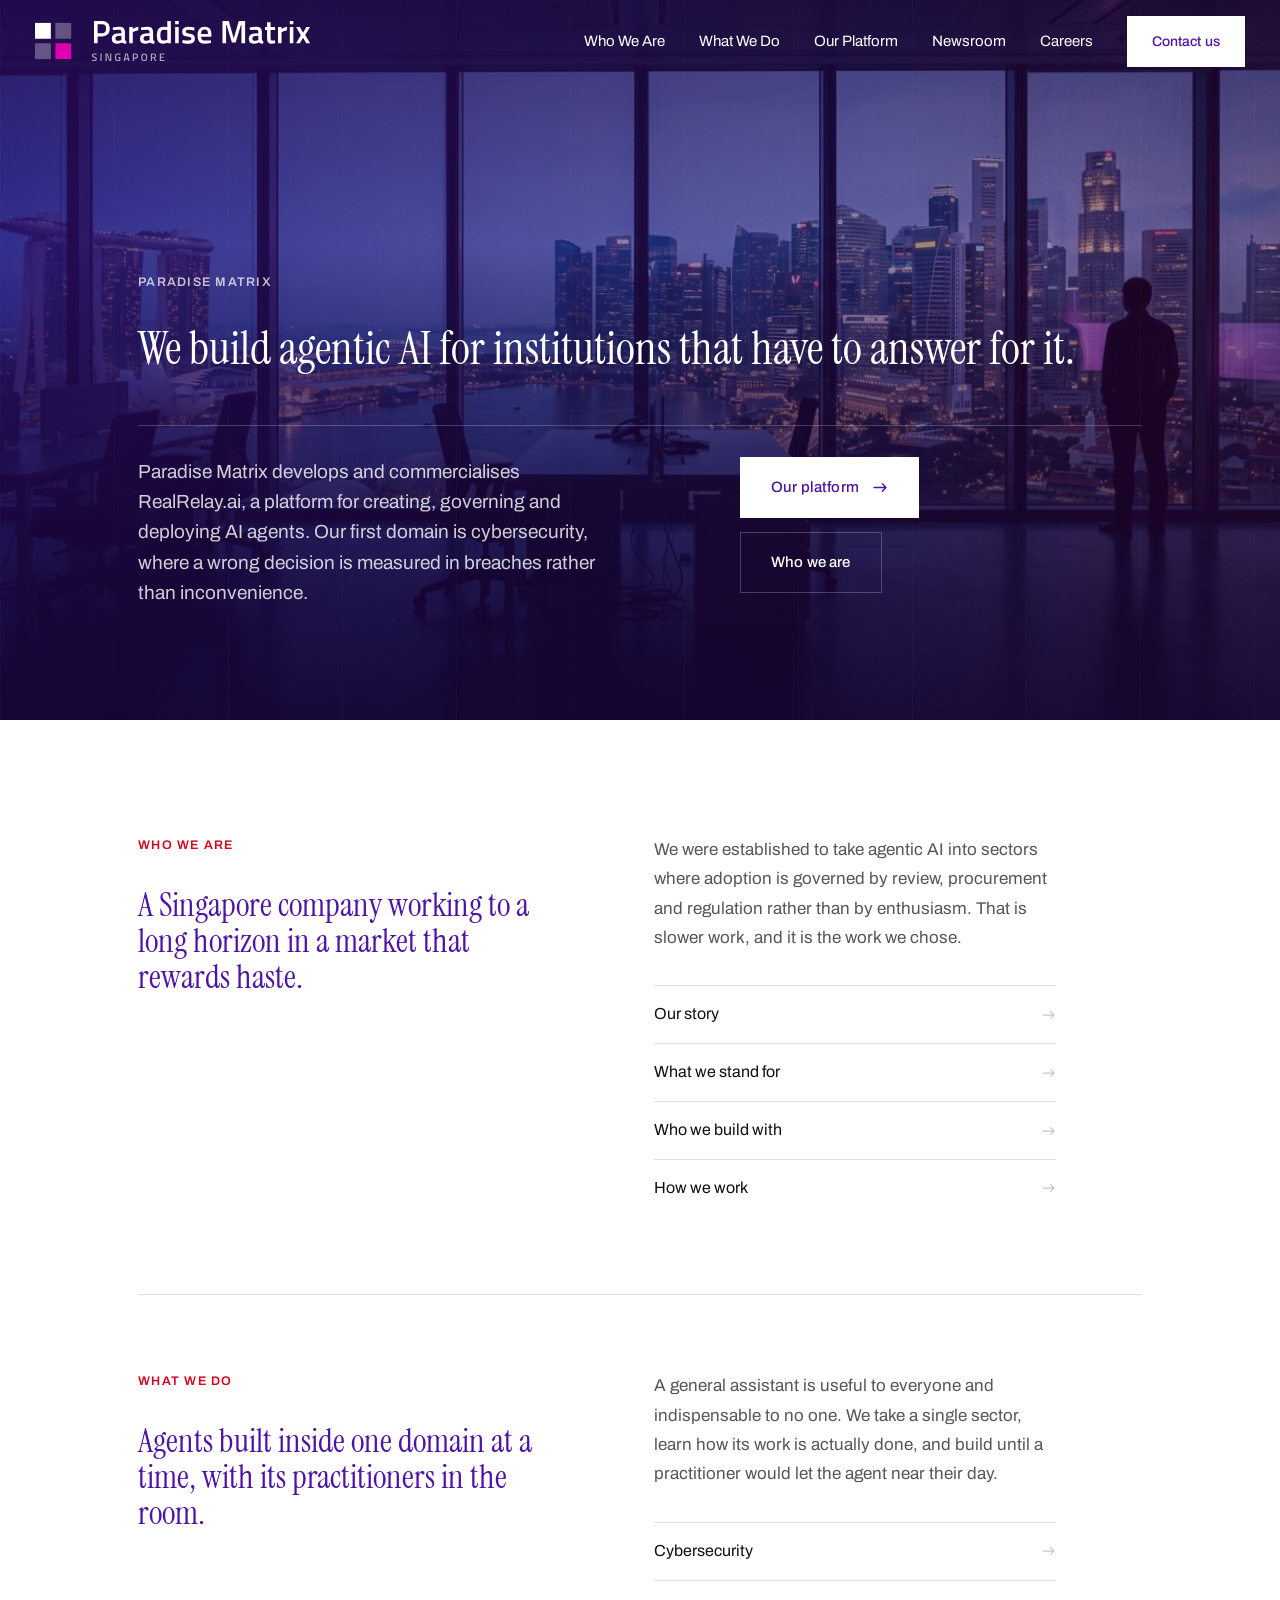
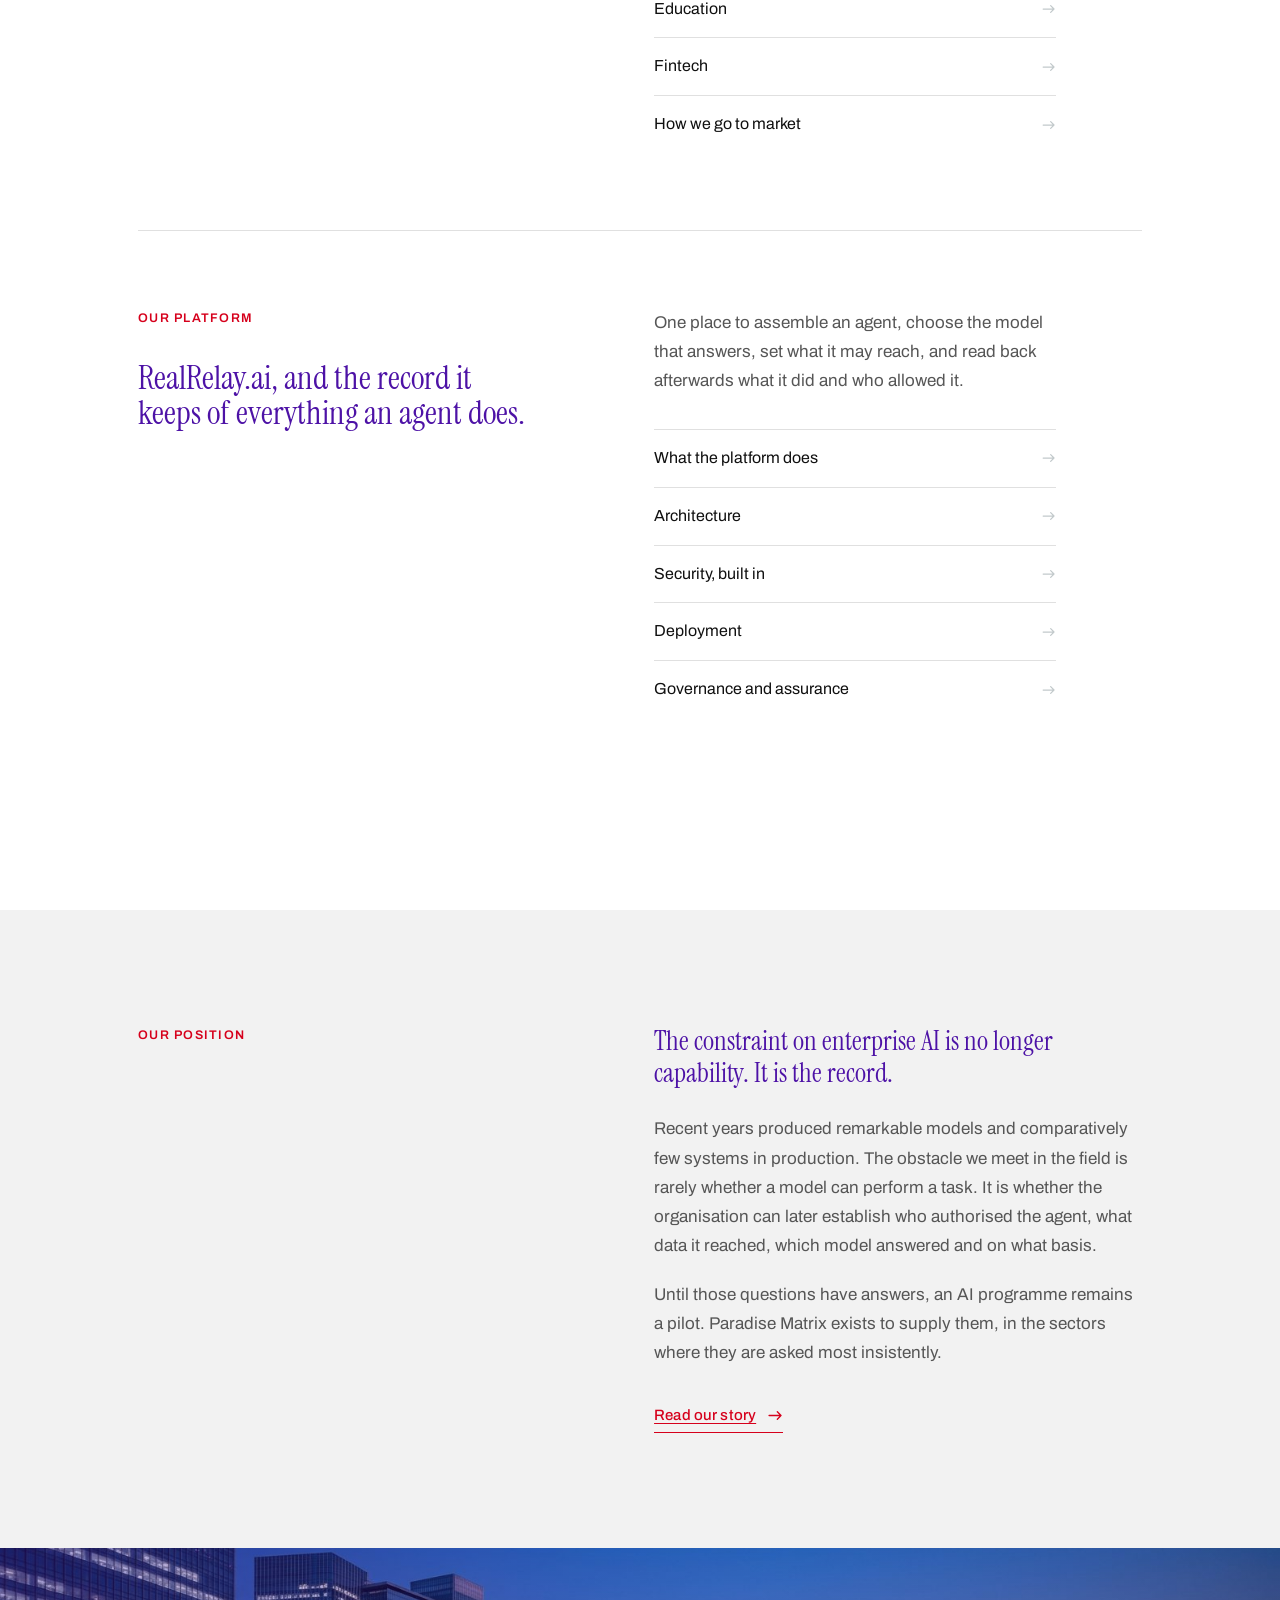
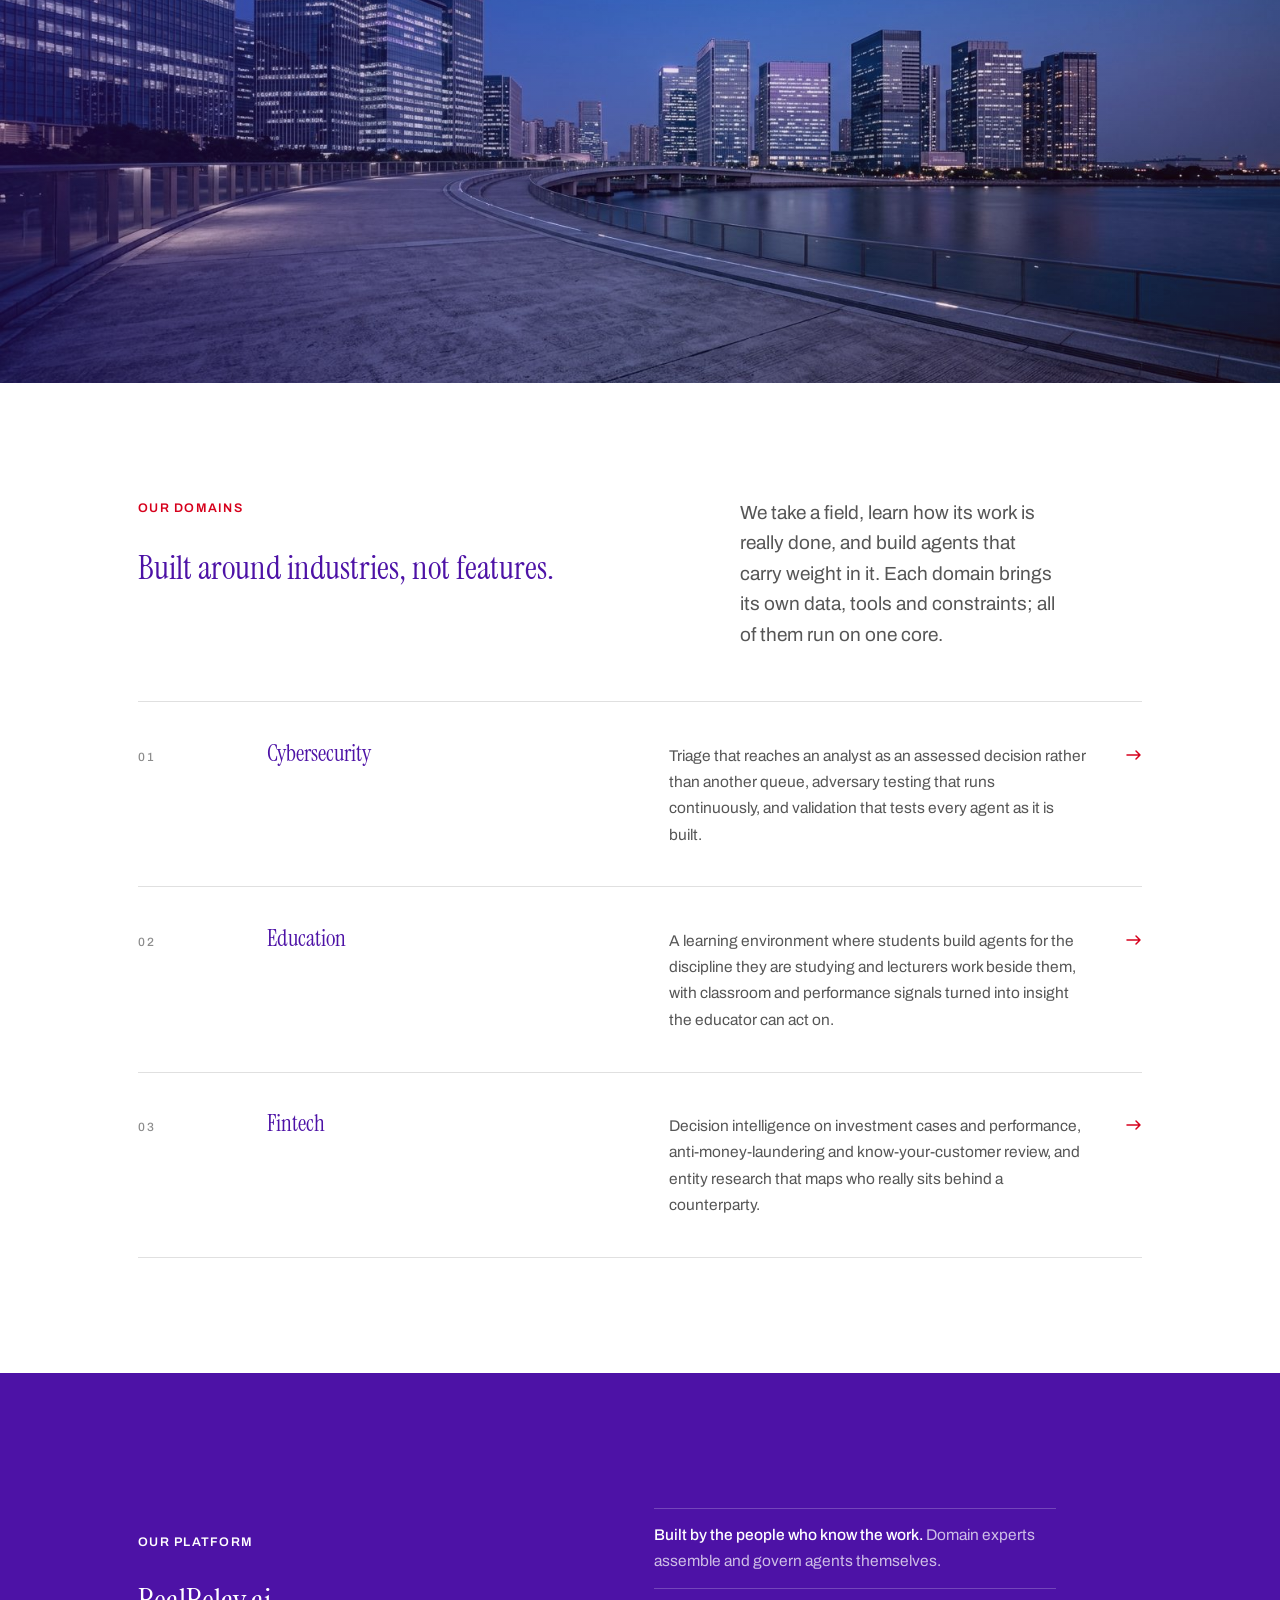
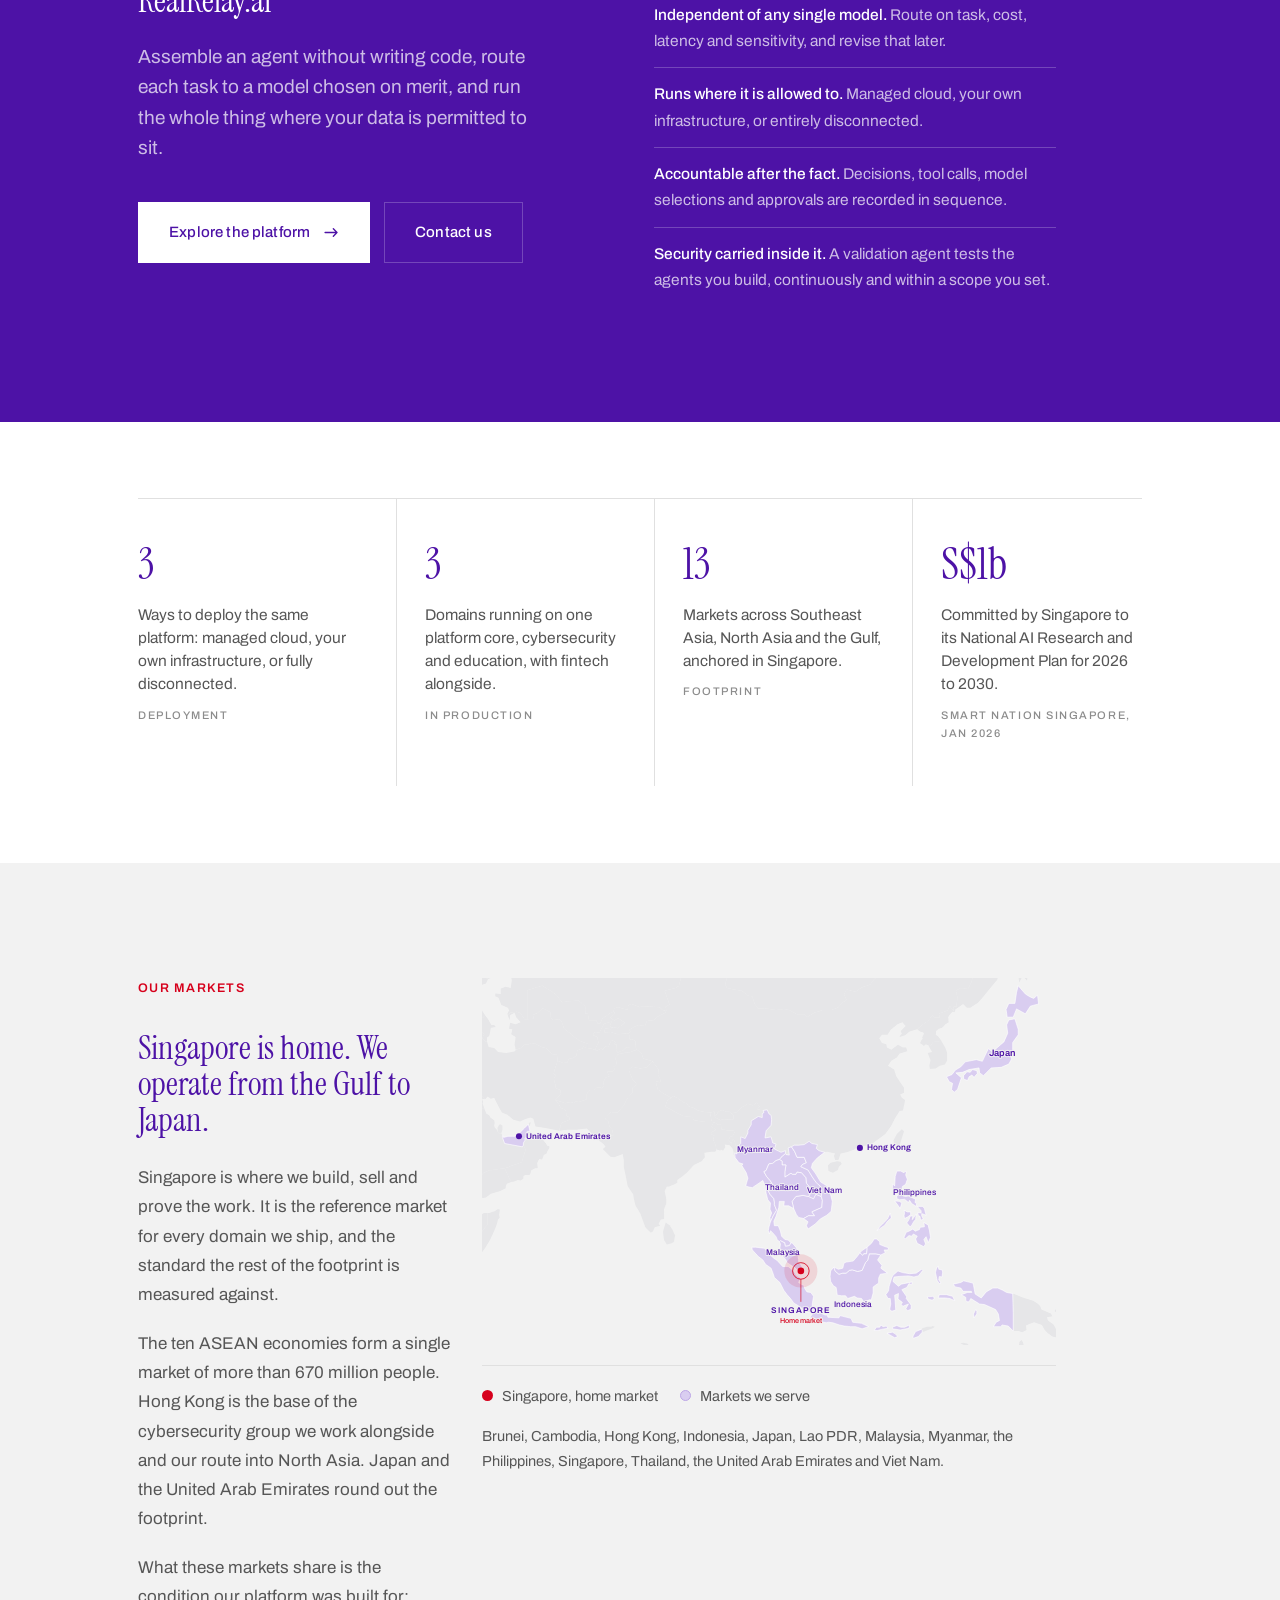
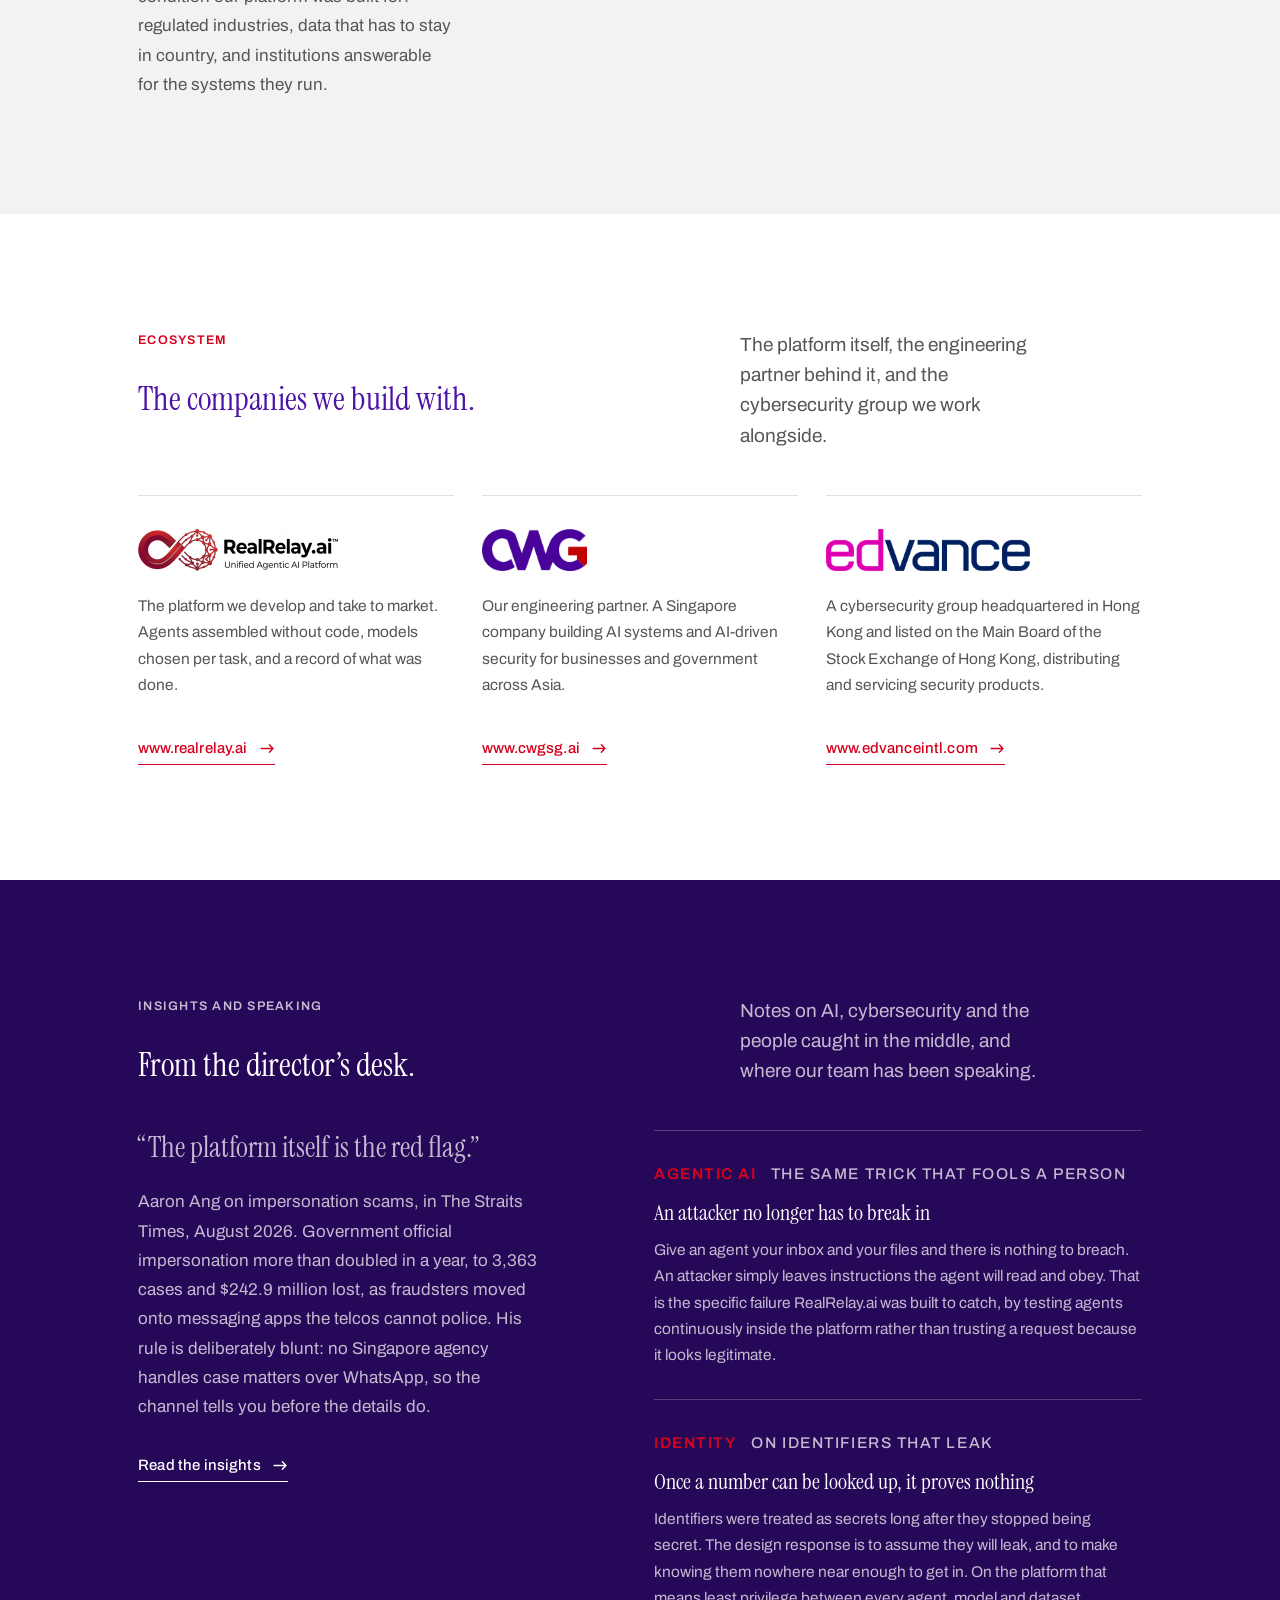
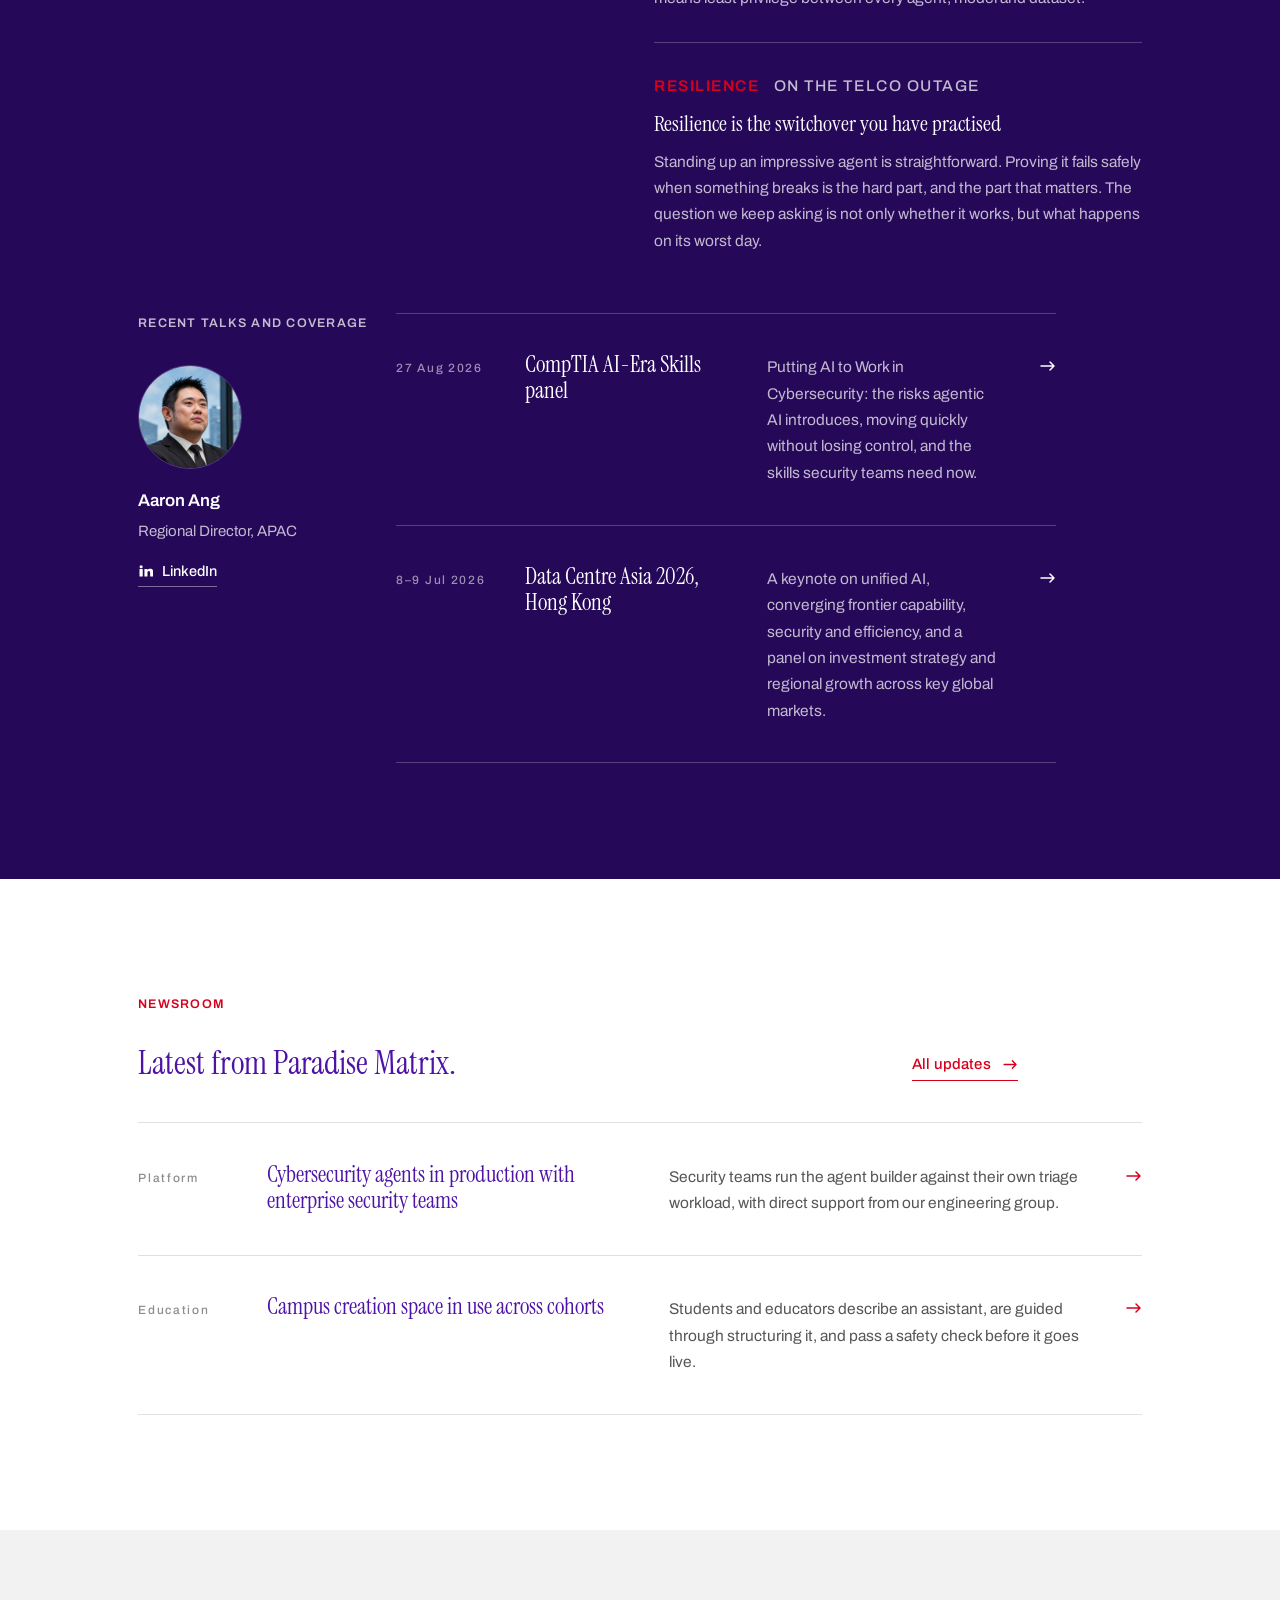
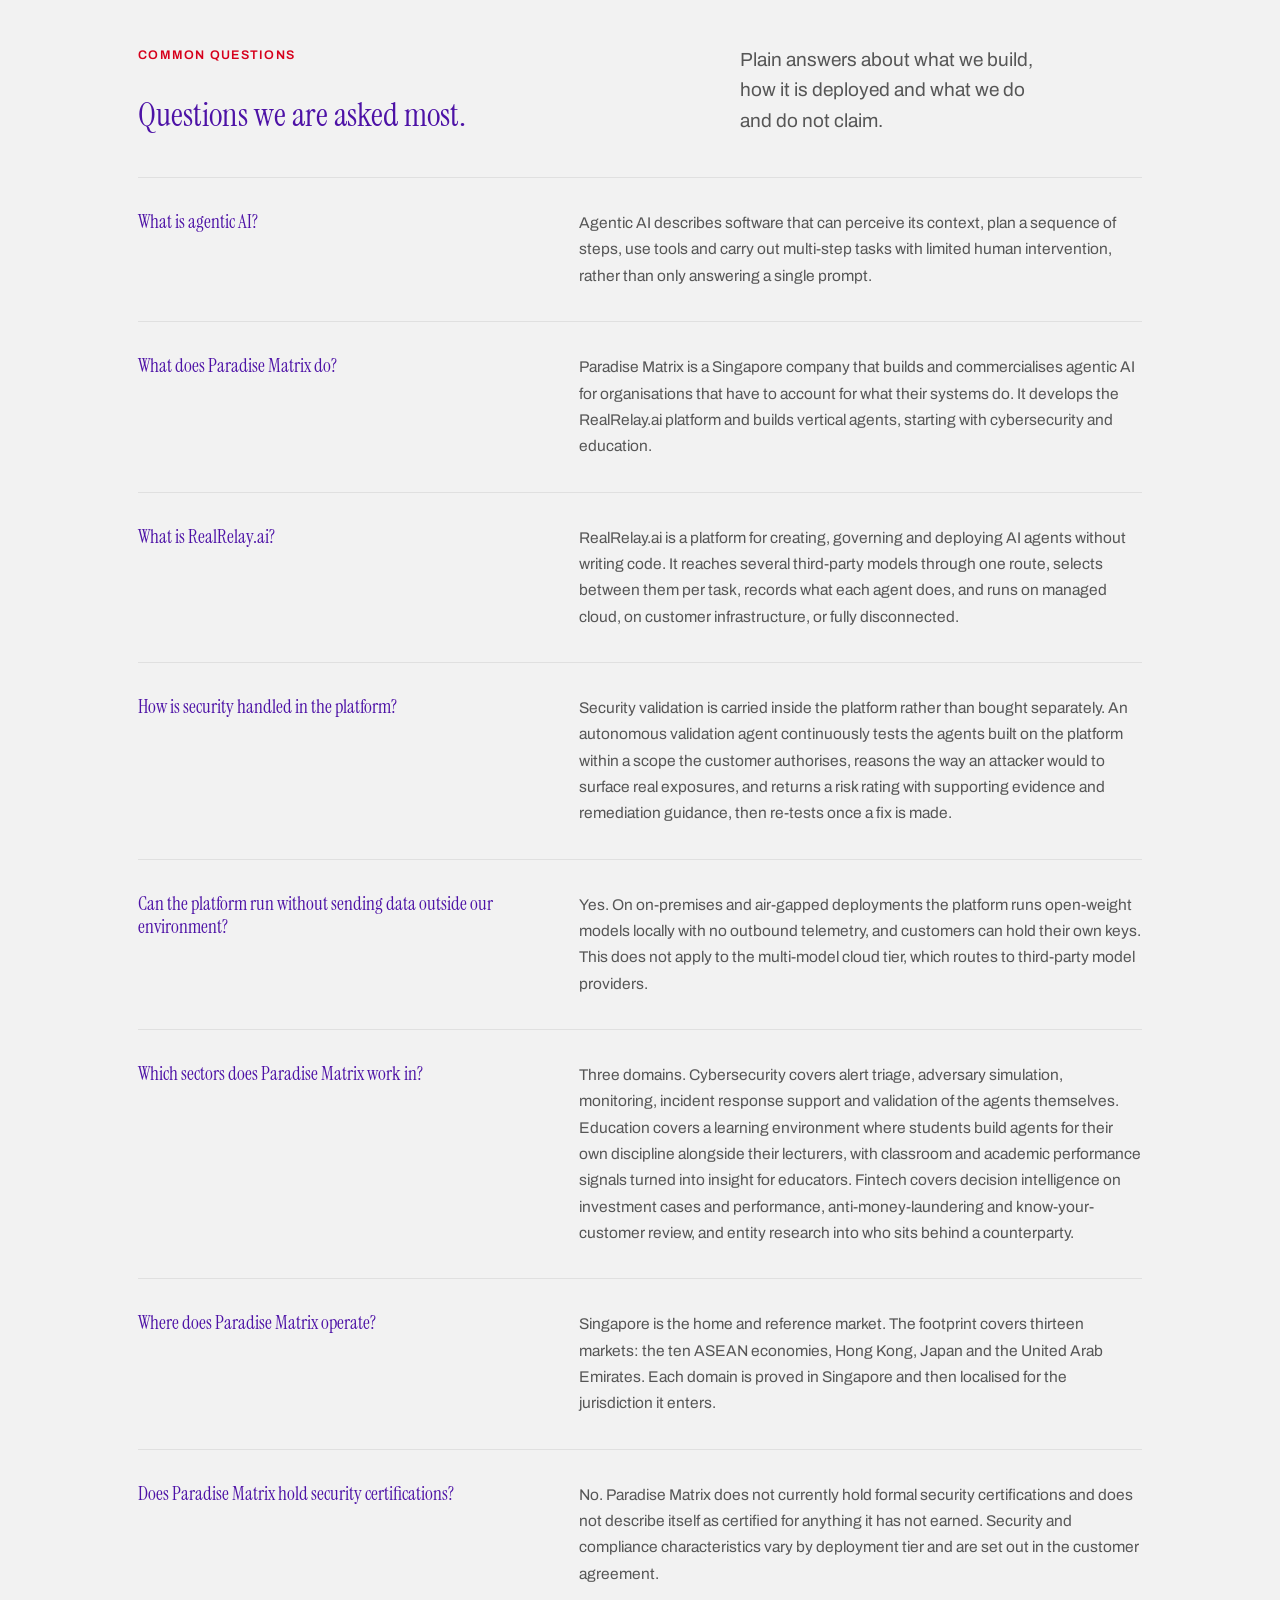
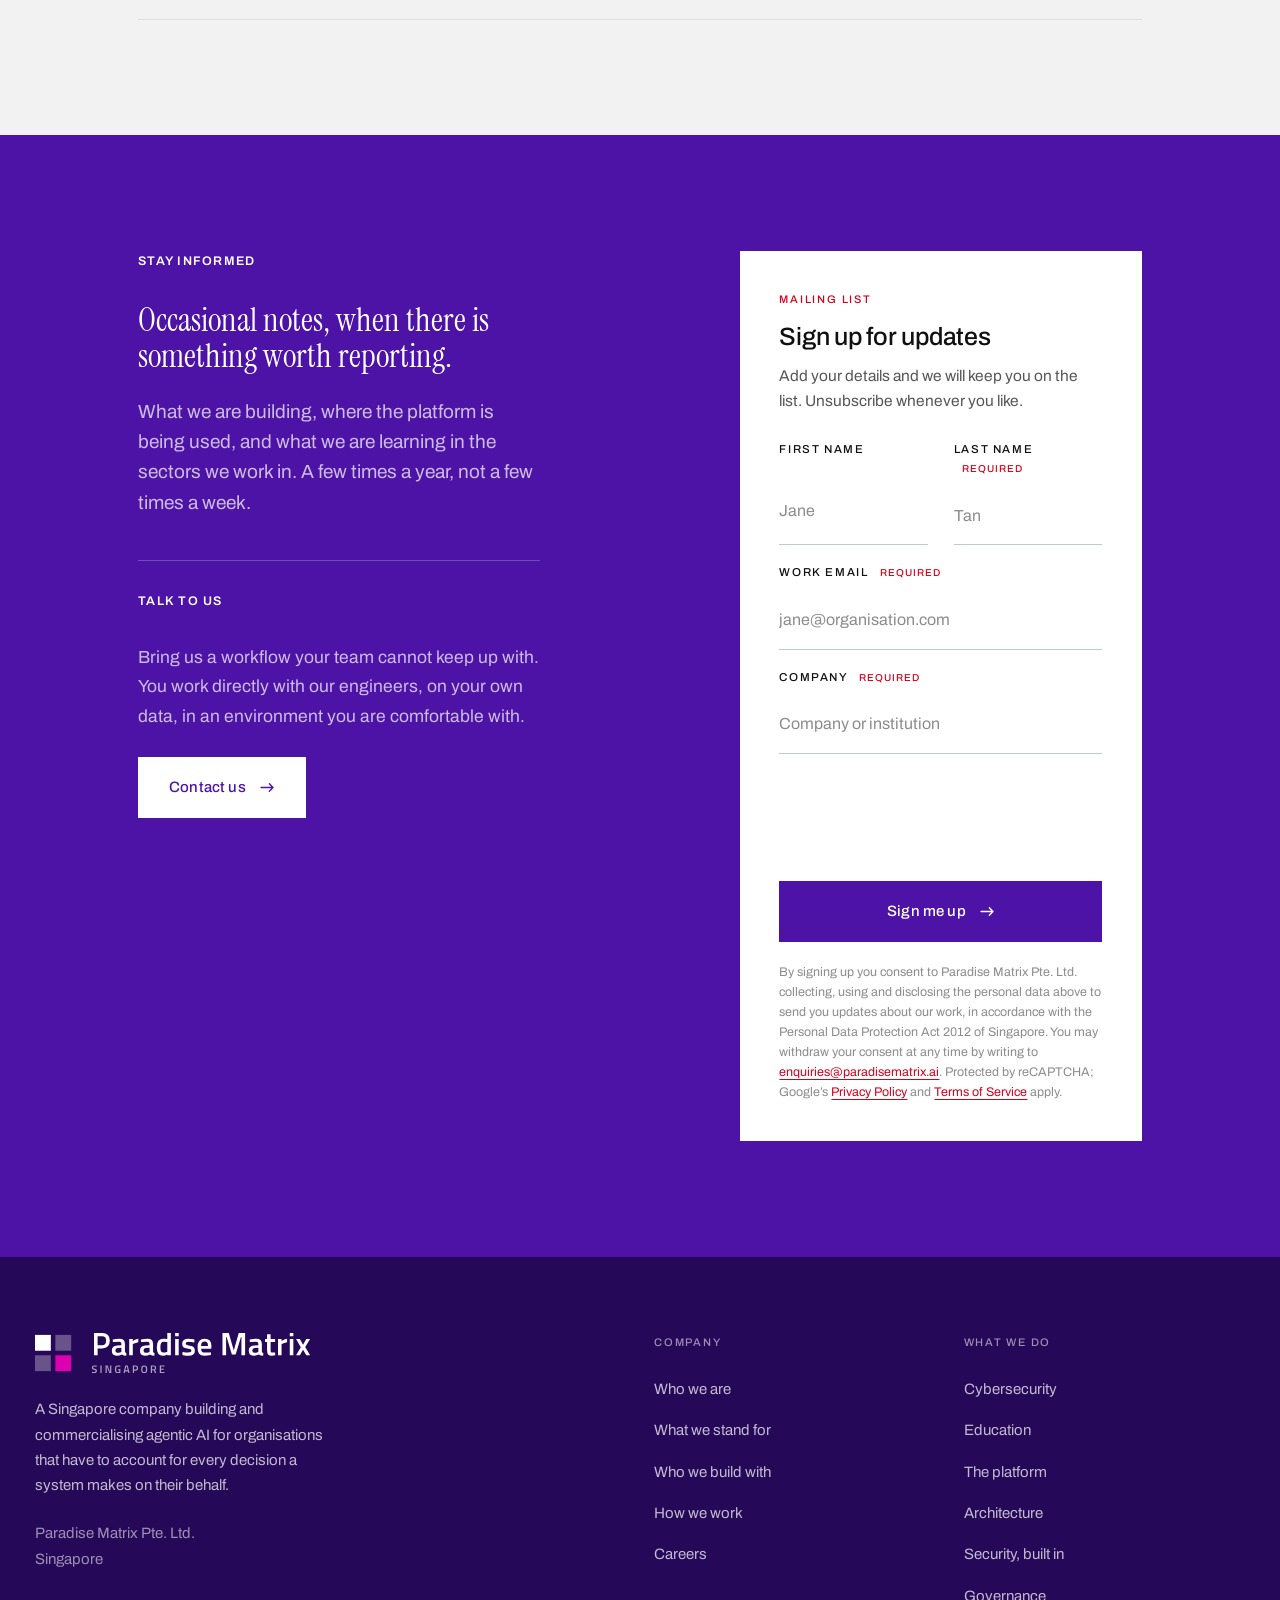
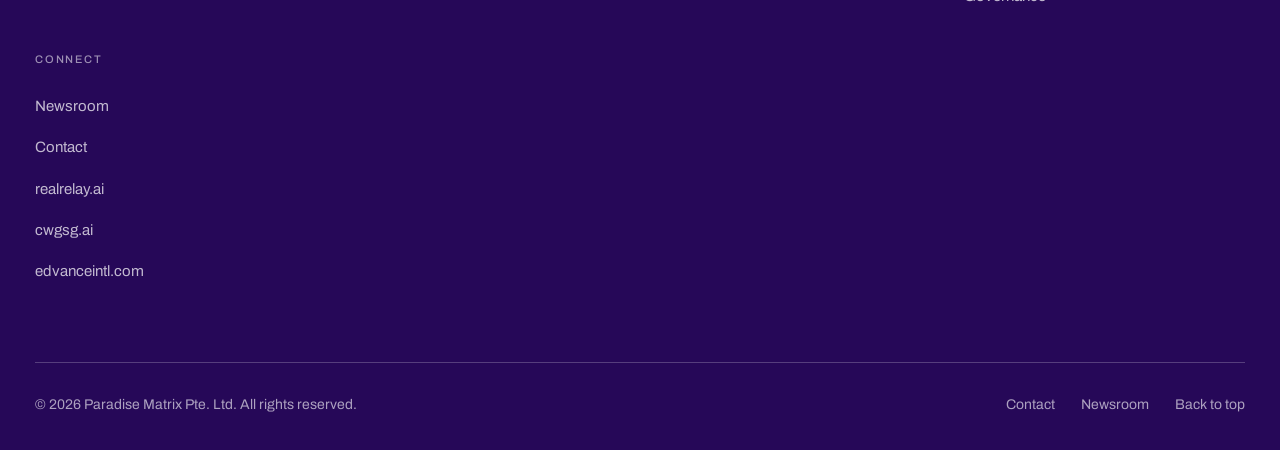
==== commit 986266ee: "Set the wordmark in a softer square face Anta read as hard and technical next to the Edvance mark. C" ====
--- a/index.html
+++ b/index.html
@@ -225,12 +225,12 @@
 </script>
 </head>
 <body id="top">
-<svg class="pm-logo-defs" aria-hidden="true" focusable="false"><defs><symbol id="pmLogo" viewBox="0 0 904.09 123.55"><rect x="0.00" y="5.54" width="49.21" height="49.21" fill="var(--pm-ink)"/><rect x="63.27" y="5.54" width="49.21" height="49.21" fill="var(--pm-ink)" opacity="0.3"/><rect x="0.00" y="68.81" width="49.21" height="49.21" fill="var(--pm-ink)" opacity="0.3"/><rect x="63.27" y="68.81" width="49.21" height="49.21" fill="var(--pm-pink)"/><path fill="var(--pm-ink)" transform="translate(174.48 69.43)" d="M6.84 -69.43H43.55Q48.29 -69.43 52.17 -67.11Q56.05 -64.79 58.37 -60.94Q60.69 -57.08 60.69 -52.34V-45.41Q60.69 -40.77 58.37 -36.94Q56.05 -33.11 52.17 -30.83Q48.29 -28.56 43.55 -28.56H23.00V-38.82H43.55Q46.44 -38.82 48.44 -40.77Q50.44 -42.72 50.44 -45.56V-52.34Q50.44 -55.18 48.44 -57.18Q46.44 -59.18 43.55 -59.18H17.14V0.00H6.84Z M71.20 -32.42Q71.20 -37.45 73.67 -41.55Q76.13 -45.65 80.28 -48.12Q84.43 -50.59 89.46 -50.59H117.68V0.00H107.38V-40.28H89.46Q86.19 -40.28 83.85 -37.96Q81.50 -35.64 81.50 -32.32V-18.36Q81.50 -15.04 83.85 -12.67Q86.19 -10.30 89.46 -10.30H101.52V0.00H89.46Q84.43 0.00 80.28 -2.47Q76.13 -4.93 73.67 -9.08Q71.20 -13.23 71.20 -18.26Z M128.44 -36.43Q128.44 -40.33 130.42 -43.55Q132.39 -46.78 135.69 -48.68Q138.98 -50.59 142.99 -50.59H154.27V-40.33H142.99Q141.23 -40.33 139.99 -39.14Q138.74 -37.94 138.74 -36.23V0.00H128.44Z M163.06 -32.42Q163.06 -37.45 165.52 -41.55Q167.99 -45.65 172.14 -48.12Q176.29 -50.59 181.32 -50.59H209.54V0.00H199.24V-40.28H181.32Q178.05 -40.28 175.71 -37.96Q173.36 -35.64 173.36 -32.32V-18.36Q173.36 -15.04 175.71 -12.67Q178.05 -10.30 181.32 -10.30H193.38V0.00H181.32Q176.29 0.00 172.14 -2.47Q167.99 -4.93 165.52 -9.08Q163.06 -13.23 163.06 -18.26Z M219.81 -32.32Q219.81 -37.35 222.27 -41.50Q224.74 -45.65 228.89 -48.12Q233.04 -50.59 238.07 -50.59H250.13V-40.28H238.07Q234.80 -40.28 232.46 -37.92Q230.11 -35.55 230.11 -32.23V-18.26Q230.11 -14.99 232.46 -12.65Q234.80 -10.30 238.07 -10.30H255.99V-69.43H266.29V-10.30Q266.29 -6.05 263.27 -3.03Q260.24 0.00 255.99 0.00H238.07Q233.04 0.00 228.89 -2.47Q224.74 -4.93 222.27 -9.06Q219.81 -13.18 219.81 -18.16Z M276.84 -64.36Q276.84 -66.99 278.70 -68.85Q280.55 -70.70 283.19 -70.70Q285.83 -70.70 287.68 -68.85Q289.54 -66.99 289.54 -64.36Q289.54 -61.72 287.68 -59.86Q285.83 -58.01 283.19 -58.01Q280.55 -58.01 278.70 -59.86Q276.84 -61.72 276.84 -64.36ZM278.02 -50.59H288.37V0.00H278.02Z M299.61 -36.38Q299.61 -40.33 301.58 -43.55Q303.56 -46.78 306.86 -48.68Q310.15 -50.59 314.16 -50.59H343.84V-40.28H314.16Q312.40 -40.28 311.15 -39.14Q309.91 -37.99 309.91 -36.38V-35.16Q309.91 -33.50 311.15 -32.32Q312.40 -31.15 314.16 -31.15H332.61Q336.62 -31.15 339.91 -29.22Q343.21 -27.29 345.16 -24.07Q347.12 -20.85 347.12 -16.89V-14.26Q347.12 -10.35 345.16 -7.10Q343.21 -3.86 339.91 -1.93Q336.62 0.00 332.61 0.00H301.90V-10.30H332.61Q334.37 -10.30 335.62 -11.47Q336.86 -12.65 336.86 -14.31V-16.85Q336.86 -18.55 335.62 -19.73Q334.37 -20.90 332.61 -20.90H314.16Q310.15 -20.90 306.86 -22.83Q303.56 -24.76 301.58 -28.00Q299.61 -31.25 299.61 -35.16Z M358.34 -40.14Q358.34 -44.48 361.52 -47.53Q364.69 -50.59 369.13 -50.59H390.23Q394.28 -50.59 397.58 -48.61Q400.87 -46.63 402.85 -43.29Q404.83 -39.94 404.83 -35.89V-34.47Q404.83 -30.47 402.85 -27.17Q400.87 -23.88 397.58 -21.90Q394.28 -19.92 390.23 -19.92H374.51V-30.18H390.33Q392.08 -30.18 393.33 -31.45Q394.57 -32.71 394.57 -34.52V-35.89Q394.57 -37.74 393.33 -39.01Q392.08 -40.28 390.33 -40.28H368.65V-14.31Q368.65 -12.65 369.77 -11.47Q370.89 -10.30 372.50 -10.30H401.26V0.00H372.50Q368.60 0.00 365.38 -1.93Q362.15 -3.86 360.25 -7.10Q358.34 -10.35 358.34 -14.26Z M446.34 -69.43H455.76L478.17 -42.04L500.58 -69.43H510.01V0.00H499.71V-51.90L482.47 -31.01H473.92L456.64 -51.90V0.00H446.34Z M522.21 -32.42Q522.21 -37.45 524.68 -41.55Q527.15 -45.65 531.30 -48.12Q535.45 -50.59 540.48 -50.59H568.70V0.00H558.40V-40.28H540.48Q537.21 -40.28 534.86 -37.96Q532.52 -35.64 532.52 -32.32V-18.36Q532.52 -15.04 534.86 -12.67Q537.21 -10.30 540.48 -10.30H552.54V0.00H540.48Q535.45 0.00 531.30 -2.47Q527.15 -4.93 524.68 -9.08Q522.21 -13.23 522.21 -18.26Z M577.98 -50.59H584.57V-69.43H594.88V-50.59H610.45V-40.28H594.88V-14.36Q594.88 -12.70 596.17 -11.50Q597.46 -10.30 599.27 -10.30H610.45V0.00H599.12Q595.12 0.00 591.82 -1.93Q588.53 -3.86 586.55 -7.10Q584.57 -10.35 584.57 -14.31V-40.28H577.98Z M619.73 -36.43Q619.73 -40.33 621.71 -43.55Q623.69 -46.78 626.99 -48.68Q630.28 -50.59 634.29 -50.59H645.56V-40.33H634.29Q632.53 -40.33 631.28 -39.14Q630.04 -37.94 630.04 -36.23V0.00H619.73Z M653.67 -64.36Q653.67 -66.99 655.53 -68.85Q657.38 -70.70 660.02 -70.70Q662.66 -70.70 664.51 -68.85Q666.37 -66.99 666.37 -64.36Q666.37 -61.72 664.51 -59.86Q662.66 -58.01 660.02 -58.01Q657.38 -58.01 655.53 -59.86Q653.67 -61.72 653.67 -64.36ZM654.84 -50.59H665.20V0.00H654.84Z M693.62 -25.34 673.02 -50.59H686.15L700.36 -33.06L714.57 -50.59H727.65L707.10 -25.34L727.65 0.00H714.62L700.36 -17.53L686.10 0.00H673.02Z"/><path fill="var(--pm-ink)" opacity="0.62" transform="translate(174.48 123.55)" d="M1.96 -17.63Q1.96 -19.19 2.74 -20.46Q3.52 -21.74 4.83 -22.50Q6.15 -23.26 7.74 -23.26H19.78V-19.83H7.74Q6.79 -19.83 6.10 -19.15Q5.41 -18.48 5.41 -17.54V-15.93Q5.41 -15.07 6.10 -14.44Q6.79 -13.82 7.74 -13.82H15.15Q16.75 -13.82 18.06 -13.06Q19.37 -12.30 20.14 -11.02Q20.92 -9.73 20.92 -8.18V-5.64Q20.92 -4.09 20.14 -2.81Q19.37 -1.52 18.06 -0.76Q16.75 0.00 15.15 0.00H1.98V-3.45H15.15Q16.11 -3.45 16.79 -4.10Q17.47 -4.74 17.47 -5.66V-8.16Q17.47 -9.08 16.79 -9.73Q16.11 -10.39 15.15 -10.39H7.74Q6.15 -10.39 4.83 -11.13Q3.52 -11.88 2.74 -13.14Q1.96 -14.39 1.96 -15.92Z M31.88 -23.26H35.33V0.00H31.88Z M46.61 -23.26H51.09L61.22 -4.99V-23.26H64.67V0.00H60.19L50.06 -18.03V0.00H46.61Z M75.63 -16.72Q75.63 -18.53 76.57 -20.01Q77.51 -21.49 79.08 -22.38Q80.65 -23.26 82.56 -23.26H93.57V-19.83H82.56Q81.12 -19.83 80.10 -18.92Q79.08 -18.01 79.08 -16.73V-6.53Q79.08 -5.25 80.10 -4.34Q81.12 -3.44 82.56 -3.44H88.01Q89.46 -3.44 90.48 -4.34Q91.49 -5.25 91.49 -6.53V-9.57H85.18V-13.00H94.94V-6.54Q94.94 -4.74 94.01 -3.26Q93.08 -1.77 91.50 -0.88Q89.92 0.00 88.01 0.00H82.56Q80.65 0.00 79.08 -0.88Q77.51 -1.77 76.57 -3.26Q75.63 -4.74 75.63 -6.54Z M112.59 -23.26H116.89L125.22 0.00H121.54L119.00 -7.00H112.51L113.75 -10.44H117.76L114.75 -18.75L107.95 0.00H104.27Z M134.87 -23.26H147.17Q148.76 -23.26 150.06 -22.48Q151.36 -21.71 152.13 -20.41Q152.91 -19.12 152.91 -17.54V-15.21Q152.91 -13.66 152.13 -12.37Q151.36 -11.09 150.06 -10.33Q148.76 -9.57 147.17 -9.57H140.28V-13.00H147.17Q148.13 -13.00 148.80 -13.66Q149.48 -14.31 149.48 -15.26V-17.54Q149.48 -18.48 148.80 -19.15Q148.13 -19.83 147.17 -19.83H138.32V0.00H134.87Z M163.62 -16.72Q163.62 -18.53 164.56 -20.01Q165.50 -21.49 167.07 -22.38Q168.64 -23.26 170.55 -23.26H176.00Q177.91 -23.26 179.49 -22.38Q181.07 -21.49 182.00 -20.01Q182.93 -18.53 182.93 -16.72V-6.54Q182.93 -4.74 182.00 -3.26Q181.07 -1.77 179.49 -0.88Q177.91 0.00 176.00 0.00H170.55Q168.64 0.00 167.07 -0.88Q165.50 -1.77 164.56 -3.26Q163.62 -4.74 163.62 -6.54ZM167.07 -6.53Q167.07 -5.25 168.09 -4.34Q169.11 -3.44 170.55 -3.44H176.00Q177.45 -3.44 178.47 -4.34Q179.48 -5.25 179.48 -6.53V-16.73Q179.48 -18.01 178.47 -18.92Q177.45 -19.83 176.00 -19.83H170.55Q169.11 -19.83 168.09 -18.92Q167.07 -18.01 167.07 -16.73Z M194.21 -23.26H206.51Q208.09 -23.26 209.39 -22.48Q210.69 -21.71 211.47 -20.41Q212.25 -19.12 212.25 -17.54V-15.21Q212.25 -13.63 211.49 -12.35Q210.73 -11.07 209.42 -10.32Q208.11 -9.57 206.49 -9.57L213.43 0.00H209.22L202.29 -9.57H199.62V-13.00H206.51Q207.47 -13.00 208.14 -13.67Q208.81 -14.33 208.81 -15.26V-17.54Q208.81 -18.48 208.14 -19.15Q207.47 -19.83 206.51 -19.83H197.66V0.00H194.21Z M223.39 -23.26H241.43V-19.83H226.84V-3.45H241.43V0.00H223.39ZM228.80 -13.82H241.43V-10.39H228.80Z"/></symbol></defs></svg>
+<svg class="pm-logo-defs" aria-hidden="true" focusable="false"><defs><symbol id="pmLogo" viewBox="0 0 844.95 122.62"><rect x="0.00" y="5.82" width="48.55" height="48.55" fill="var(--pm-ink)"/><rect x="62.42" y="5.82" width="48.55" height="48.55" fill="var(--pm-ink)" opacity="0.3"/><rect x="0.00" y="68.25" width="48.55" height="48.55" fill="var(--pm-ink)" opacity="0.3"/><rect x="62.42" y="68.25" width="48.55" height="48.55" fill="var(--pm-pink)"/><path fill="var(--pm-ink)" transform="translate(172.97 68.50)" d="M33.00 -21.30H19.00V0.00H7.90V-68.50H33.00Q56.30 -68.50 56.30 -45.50Q56.30 -33.70 50.45 -27.50Q44.60 -21.30 33.00 -21.30ZM19.00 -30.90H32.90Q44.90 -30.90 44.90 -45.50Q44.90 -52.50 42.00 -55.70Q39.10 -58.90 32.90 -58.90H19.00Z M102.69 -34.60V-11.80Q102.79 -9.60 103.84 -8.55Q104.89 -7.50 107.09 -7.20L106.79 1.10Q98.19 1.10 93.49 -2.60Q85.49 1.10 77.39 1.10Q62.49 1.10 62.49 -14.80Q62.49 -22.40 66.54 -25.80Q70.59 -29.20 78.99 -29.90L91.89 -31.00V-34.60Q91.89 -38.60 90.14 -40.20Q88.39 -41.80 84.99 -41.80Q78.59 -41.80 68.99 -41.00L65.79 -40.80L65.39 -48.50Q76.29 -51.10 85.44 -51.10Q94.59 -51.10 98.64 -47.15Q102.69 -43.20 102.69 -34.60ZM80.29 -22.20Q73.39 -21.60 73.39 -14.70Q73.39 -7.80 79.49 -7.80Q84.49 -7.80 90.09 -9.40L91.89 -10.00V-23.30Z M115.90 0.00V-50.00H126.70V-44.00Q135.20 -49.50 143.70 -51.10V-40.20Q135.10 -38.50 129.00 -35.80L126.80 -34.90V0.00Z M188.99 -34.60V-11.80Q189.09 -9.60 190.14 -8.55Q191.19 -7.50 193.39 -7.20L193.09 1.10Q184.49 1.10 179.79 -2.60Q171.79 1.10 163.69 1.10Q148.79 1.10 148.79 -14.80Q148.79 -22.40 152.84 -25.80Q156.89 -29.20 165.29 -29.90L178.19 -31.00V-34.60Q178.19 -38.60 176.44 -40.20Q174.69 -41.80 171.29 -41.80Q164.89 -41.80 155.29 -41.00L152.09 -40.80L151.69 -48.50Q162.59 -51.10 171.74 -51.10Q180.89 -51.10 184.94 -47.15Q188.99 -43.20 188.99 -34.60ZM166.59 -22.20Q159.69 -21.60 159.69 -14.70Q159.69 -7.80 165.79 -7.80Q170.79 -7.80 176.39 -9.40L178.19 -10.00V-23.30Z M243.49 -70.80V0.00H232.69V-2.60Q225.39 1.10 219.29 1.10Q209.49 1.10 204.94 -4.80Q200.39 -10.70 200.39 -24.60Q200.39 -38.50 205.44 -44.80Q210.49 -51.10 221.19 -51.10Q224.79 -51.10 232.59 -49.80V-70.80ZM230.89 -10.40 232.59 -11.10V-40.70Q226.59 -41.70 221.49 -41.70Q211.39 -41.70 211.39 -24.90Q211.39 -15.70 213.74 -12.15Q216.09 -8.60 221.19 -8.60Q226.29 -8.60 230.89 -10.40Z M256.69 0.00V-50.00H267.59V0.00ZM256.69 -58.50V-70.00H267.59V-58.50Z M315.49 -39.70Q303.69 -41.30 298.39 -41.30Q293.09 -41.30 291.04 -40.05Q288.99 -38.80 288.99 -36.10Q288.99 -33.40 291.24 -32.30Q293.49 -31.20 301.84 -29.75Q310.19 -28.30 313.69 -25.20Q317.19 -22.10 317.19 -14.20Q317.19 -6.30 312.14 -2.60Q307.09 1.10 297.39 1.10Q291.29 1.10 281.99 -0.60L278.89 -1.10L279.29 -10.20Q291.29 -8.60 296.59 -8.60Q301.89 -8.60 304.14 -9.90Q306.39 -11.20 306.39 -14.20Q306.39 -17.20 304.24 -18.35Q302.09 -19.50 293.94 -20.85Q285.79 -22.20 281.99 -25.10Q278.19 -28.00 278.19 -35.70Q278.19 -43.40 283.44 -47.20Q288.69 -51.00 296.89 -51.00Q303.29 -51.00 312.59 -49.40L315.69 -48.80Z M363.29 -9.00 366.09 -9.30 366.29 -1.20Q354.89 1.10 346.09 1.10Q334.99 1.10 330.14 -5.00Q325.29 -11.10 325.29 -24.50Q325.29 -51.10 346.99 -51.10Q367.99 -51.10 367.99 -28.20L367.29 -20.40H336.29Q336.39 -14.20 338.99 -11.30Q341.59 -8.40 348.69 -8.40Q355.79 -8.40 363.29 -9.00ZM357.29 -28.80Q357.29 -36.20 354.94 -39.15Q352.59 -42.10 346.99 -42.10Q341.39 -42.10 338.84 -39.00Q336.29 -35.90 336.19 -28.80Z M401.79 0.00V-68.50H421.09L436.39 -15.00L451.69 -68.50H471.09V0.00H459.89V-56.20H458.39L442.19 -2.80H430.59L414.39 -56.20H412.89V0.00Z M522.49 -34.60V-11.80Q522.59 -9.60 523.64 -8.55Q524.69 -7.50 526.89 -7.20L526.59 1.10Q517.99 1.10 513.29 -2.60Q505.29 1.10 497.19 1.10Q482.29 1.10 482.29 -14.80Q482.29 -22.40 486.34 -25.80Q490.39 -29.20 498.79 -29.90L511.69 -31.00V-34.60Q511.69 -38.60 509.94 -40.20Q508.19 -41.80 504.79 -41.80Q498.39 -41.80 488.79 -41.00L485.59 -40.80L485.19 -48.50Q496.09 -51.10 505.24 -51.10Q514.39 -51.10 518.44 -47.15Q522.49 -43.20 522.49 -34.60ZM500.09 -22.20Q493.19 -21.60 493.19 -14.70Q493.19 -7.80 499.29 -7.80Q504.29 -7.80 509.89 -9.40L511.69 -10.00V-23.30Z M563.09 -40.70H549.29V-18.70Q549.29 -12.60 550.19 -10.60Q551.09 -8.60 554.79 -8.60L562.99 -8.90L563.49 -0.20Q556.79 1.10 553.29 1.10Q544.79 1.10 541.64 -2.80Q538.49 -6.70 538.49 -17.50V-40.70H532.09V-50.00H538.49V-64.50H549.29V-50.00H563.09Z M571.99 0.00V-50.00H582.79V-44.00Q591.29 -49.50 599.79 -51.10V-40.20Q591.19 -38.50 585.09 -35.80L582.89 -34.90V0.00Z M608.08 0.00V-50.00H618.98V0.00ZM608.08 -58.50V-70.00H618.98V-58.50Z M627.38 -50.00H638.98L648.78 -32.70L658.68 -50.00H670.28L655.38 -25.40L670.28 0.00H658.68L648.78 -17.10L638.98 0.00H627.38L641.88 -25.10Z"/><path fill="var(--pm-ink)" opacity="0.62" transform="translate(172.97 122.62)" d="M9.38 -20.07Q5.13 -20.07 5.13 -17.09Q5.13 -15.54 6.13 -14.89Q7.14 -14.24 10.57 -13.28Q14.00 -12.33 15.41 -11.00Q16.82 -9.68 16.82 -6.83Q16.82 -3.22 14.76 -1.42Q12.70 0.37 9.15 0.37Q6.30 0.37 2.85 -0.30L1.64 -0.54L2.01 -3.52Q6.53 -2.91 8.91 -2.91Q13.07 -2.91 13.07 -6.60Q13.07 -8.04 12.13 -8.73Q11.19 -9.41 7.91 -10.23Q4.62 -11.06 3.02 -12.50Q1.41 -13.94 1.41 -17.05Q1.41 -20.17 3.43 -21.76Q5.46 -23.35 9.04 -23.35Q11.62 -23.35 15.14 -22.75L16.31 -22.55L16.01 -19.53Q11.32 -20.07 9.38 -20.07Z M27.53 0.00V-22.95H31.25V0.00Z M43.25 0.00V-22.95H49.75L56.72 -3.28H57.22V-22.95H60.94V0.00H54.57L47.44 -19.70H46.97V0.00Z M82.28 -8.78V-12.06H88.81V-0.40Q87.91 -0.17 85.14 0.10Q82.38 0.37 81.14 0.37Q75.92 0.37 73.94 -2.51Q71.96 -5.39 71.96 -11.54Q71.96 -17.69 73.99 -20.50Q76.02 -23.32 81.01 -23.32Q83.96 -23.32 87.64 -22.65L88.81 -22.41L88.68 -19.46Q84.63 -20.00 81.41 -20.00Q78.19 -20.00 77.00 -18.19Q75.81 -16.38 75.81 -11.49Q75.81 -6.60 76.94 -4.74Q78.06 -2.88 81.48 -2.88Q83.92 -2.88 85.13 -3.18V-8.78Z M98.19 0.00 103.85 -22.95H111.25L116.95 0.00H113.20L111.96 -4.92H103.15L101.91 0.00ZM106.73 -19.83 103.88 -8.21H111.22L108.41 -19.83Z M135.34 -7.14H130.65V0.00H126.93V-22.95H135.34Q143.14 -22.95 143.14 -15.24Q143.14 -11.29 141.18 -9.21Q139.22 -7.14 135.34 -7.14ZM130.65 -10.35H135.30Q139.32 -10.35 139.32 -15.24Q139.32 -17.59 138.35 -18.66Q137.38 -19.73 135.30 -19.73H130.65Z M157.41 -4.86Q158.55 -2.88 161.77 -2.88Q164.98 -2.88 166.10 -4.82Q167.23 -6.77 167.23 -11.34Q167.23 -15.91 166.07 -17.99Q164.92 -20.07 161.77 -20.07Q158.62 -20.07 157.44 -17.99Q156.27 -15.91 156.27 -11.37Q156.27 -6.83 157.41 -4.86ZM169.02 -2.45Q166.96 0.37 161.77 0.37Q156.57 0.37 154.50 -2.46Q152.42 -5.29 152.42 -11.36Q152.42 -17.42 154.51 -20.37Q156.61 -23.32 161.77 -23.32Q166.93 -23.32 169.00 -20.38Q171.08 -17.45 171.08 -11.36Q171.08 -5.26 169.02 -2.45Z M185.81 -8.17V0.00H182.09V-22.95H190.80Q198.58 -22.95 198.58 -15.64Q198.58 -10.75 194.82 -9.01L198.61 0.00H194.52L191.21 -8.17ZM194.76 -15.61Q194.76 -19.73 190.80 -19.73H185.81V-11.39H190.87Q192.88 -11.39 193.82 -12.55Q194.76 -13.70 194.76 -15.61Z M209.50 0.00V-22.95H223.97V-19.70H213.22V-13.20H221.96V-9.98H213.22V-3.28H223.97V0.00Z"/></symbol></defs></svg>
   <a class="skip-link" href="#main">Skip to content</a>
   <header class="site-header on-dark">
     <div class="nav-inner">
       <a class="brand" href="index.html" aria-label="Paradise Matrix Singapore — home">
-        <svg class="brand__logo" viewBox="0 0 904.09 123.55" role="img" aria-label="Paradise Matrix Singapore"><use href="#pmLogo"/></svg>
+        <svg class="brand__logo" viewBox="0 0 844.95 122.62" role="img" aria-label="Paradise Matrix Singapore"><use href="#pmLogo"/></svg>
       </a>
       <button class="nav-toggle" type="button" aria-label="Menu" aria-expanded="false" aria-controls="primary-nav"><span></span><span></span><span></span></button>
       <nav class="nav-primary" id="primary-nav" aria-label="Primary">
@@ -861,7 +861,7 @@
       <div class="g12">
         <div class="c-4 footer-about">
           <a class="brand" href="index.html" aria-label="Paradise Matrix Singapore — home">
-            <svg class="brand__logo" viewBox="0 0 904.09 123.55" role="img" aria-label="Paradise Matrix Singapore"><use href="#pmLogo"/></svg>
+            <svg class="brand__logo" viewBox="0 0 844.95 122.62" role="img" aria-label="Paradise Matrix Singapore"><use href="#pmLogo"/></svg>
           </a>
           <p>A Singapore company building and commercialising agentic AI for organisations that have to account for every decision a system makes on their behalf.</p>
           <address class="footer-addr">
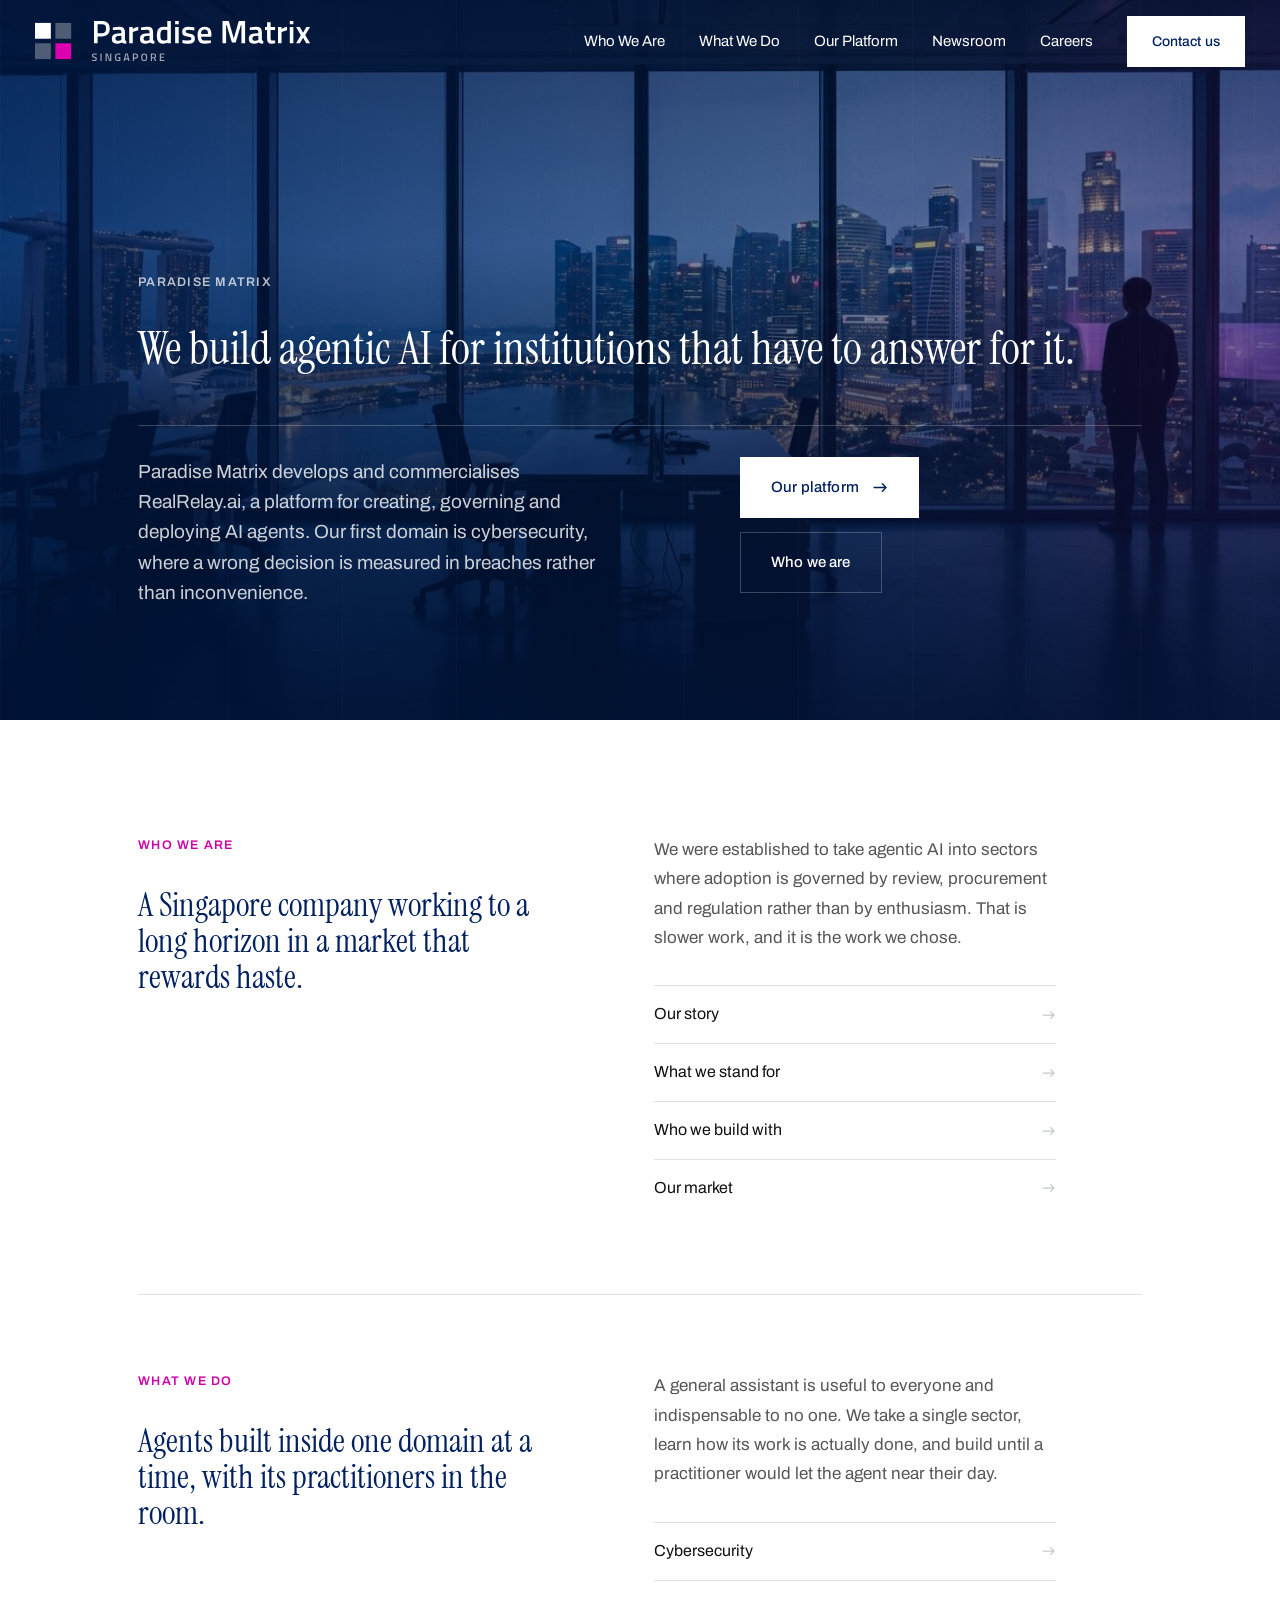
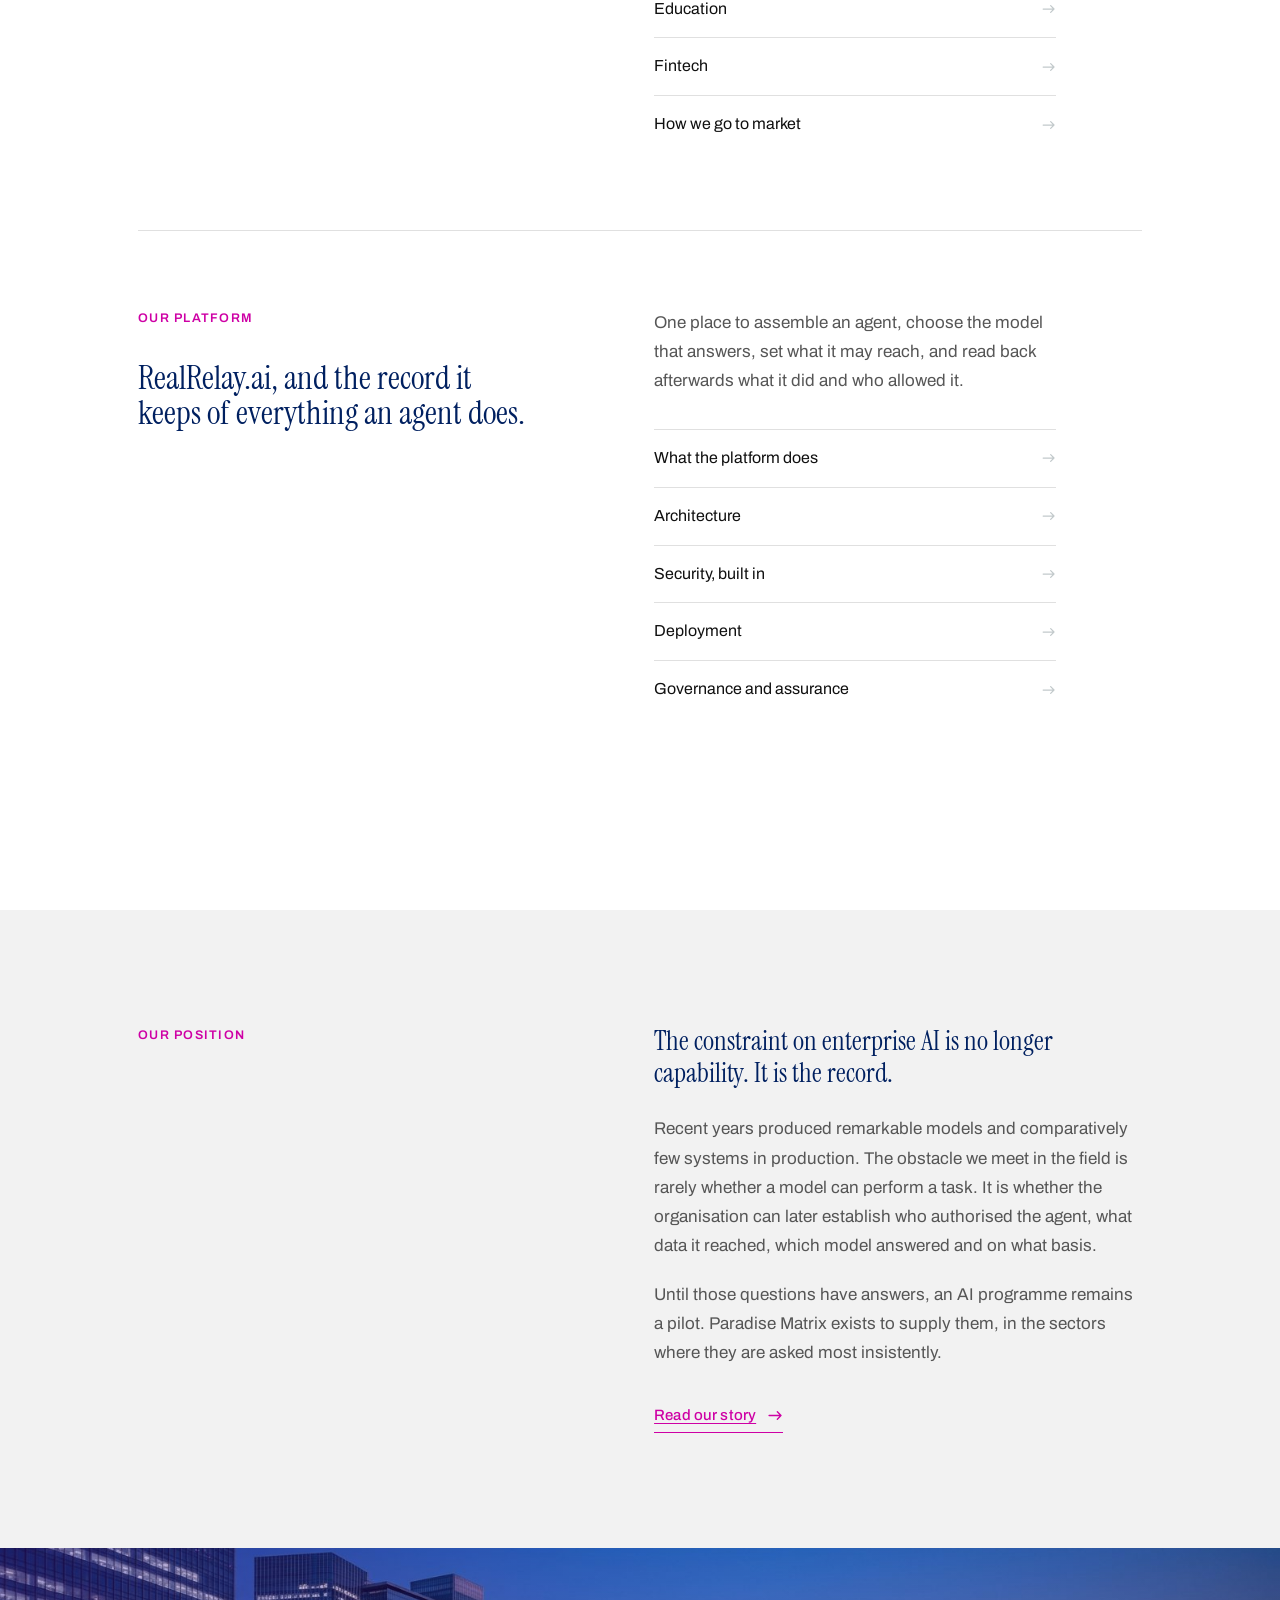
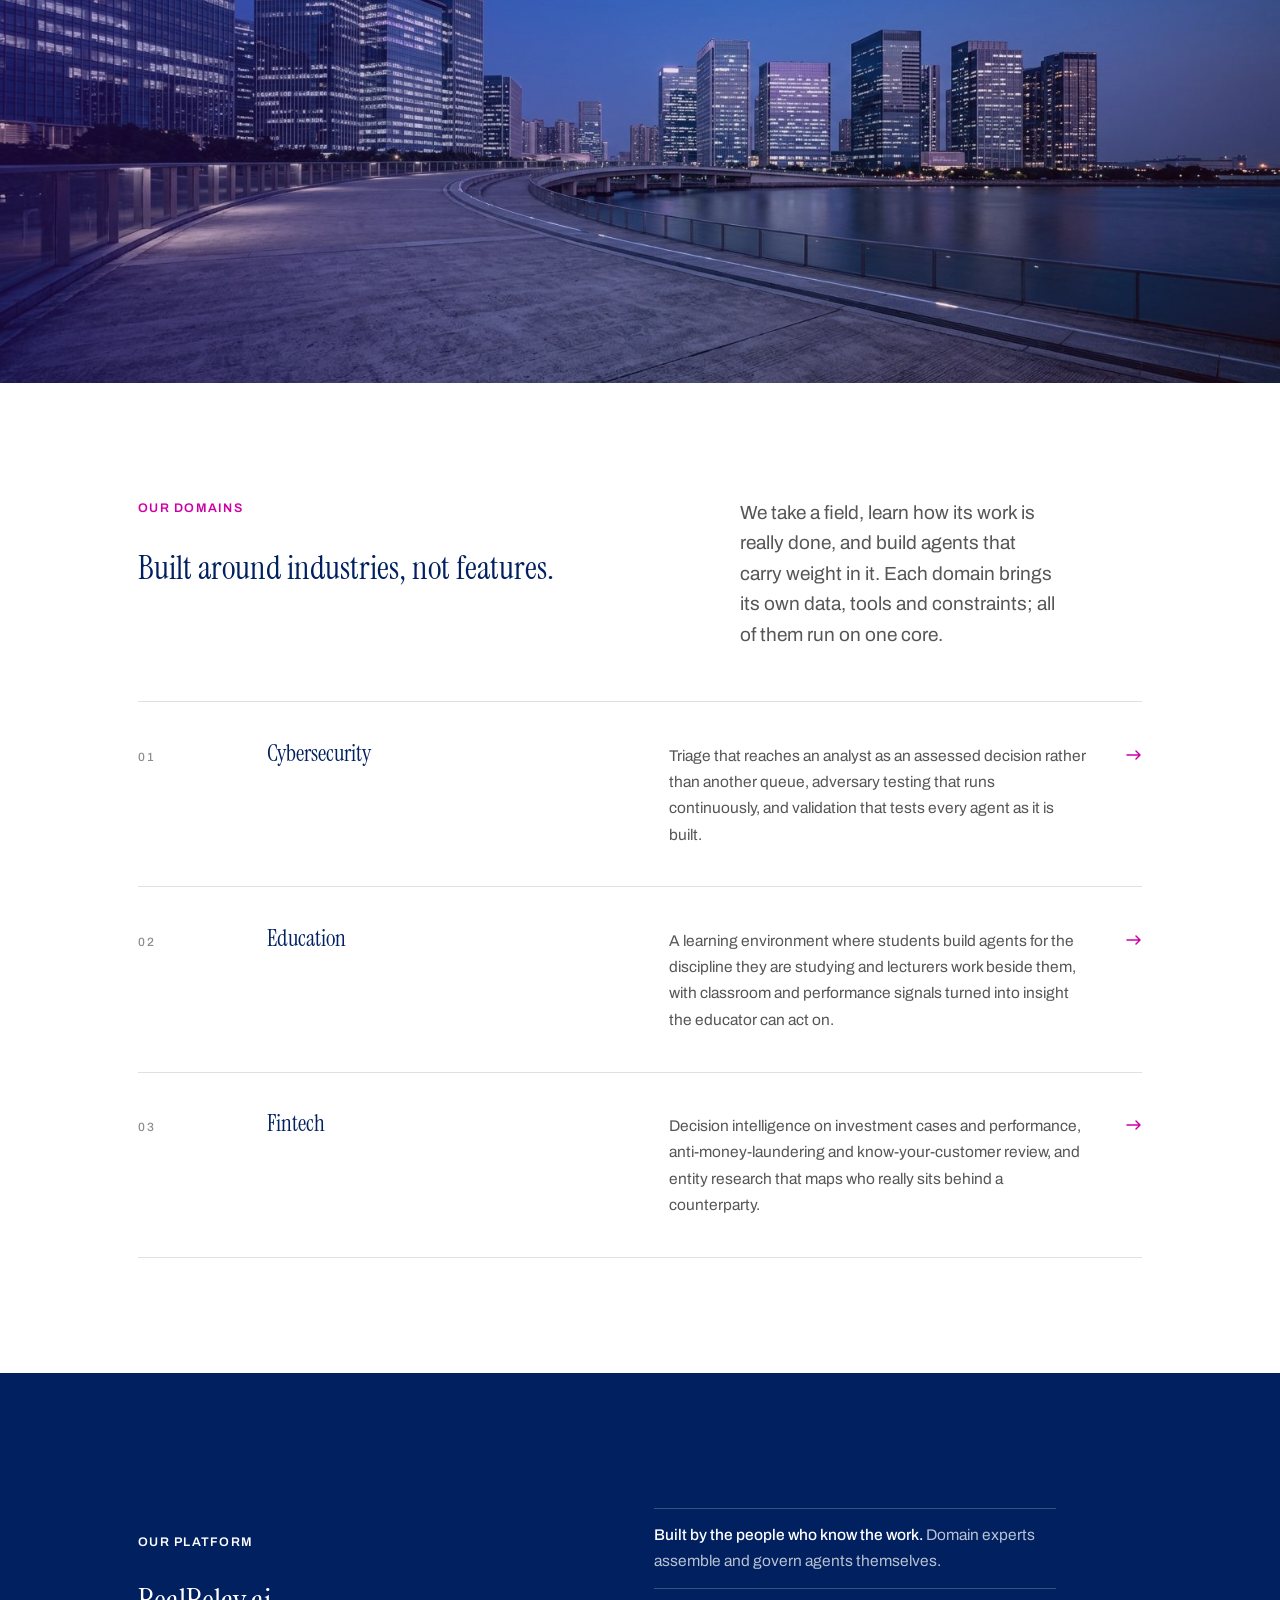
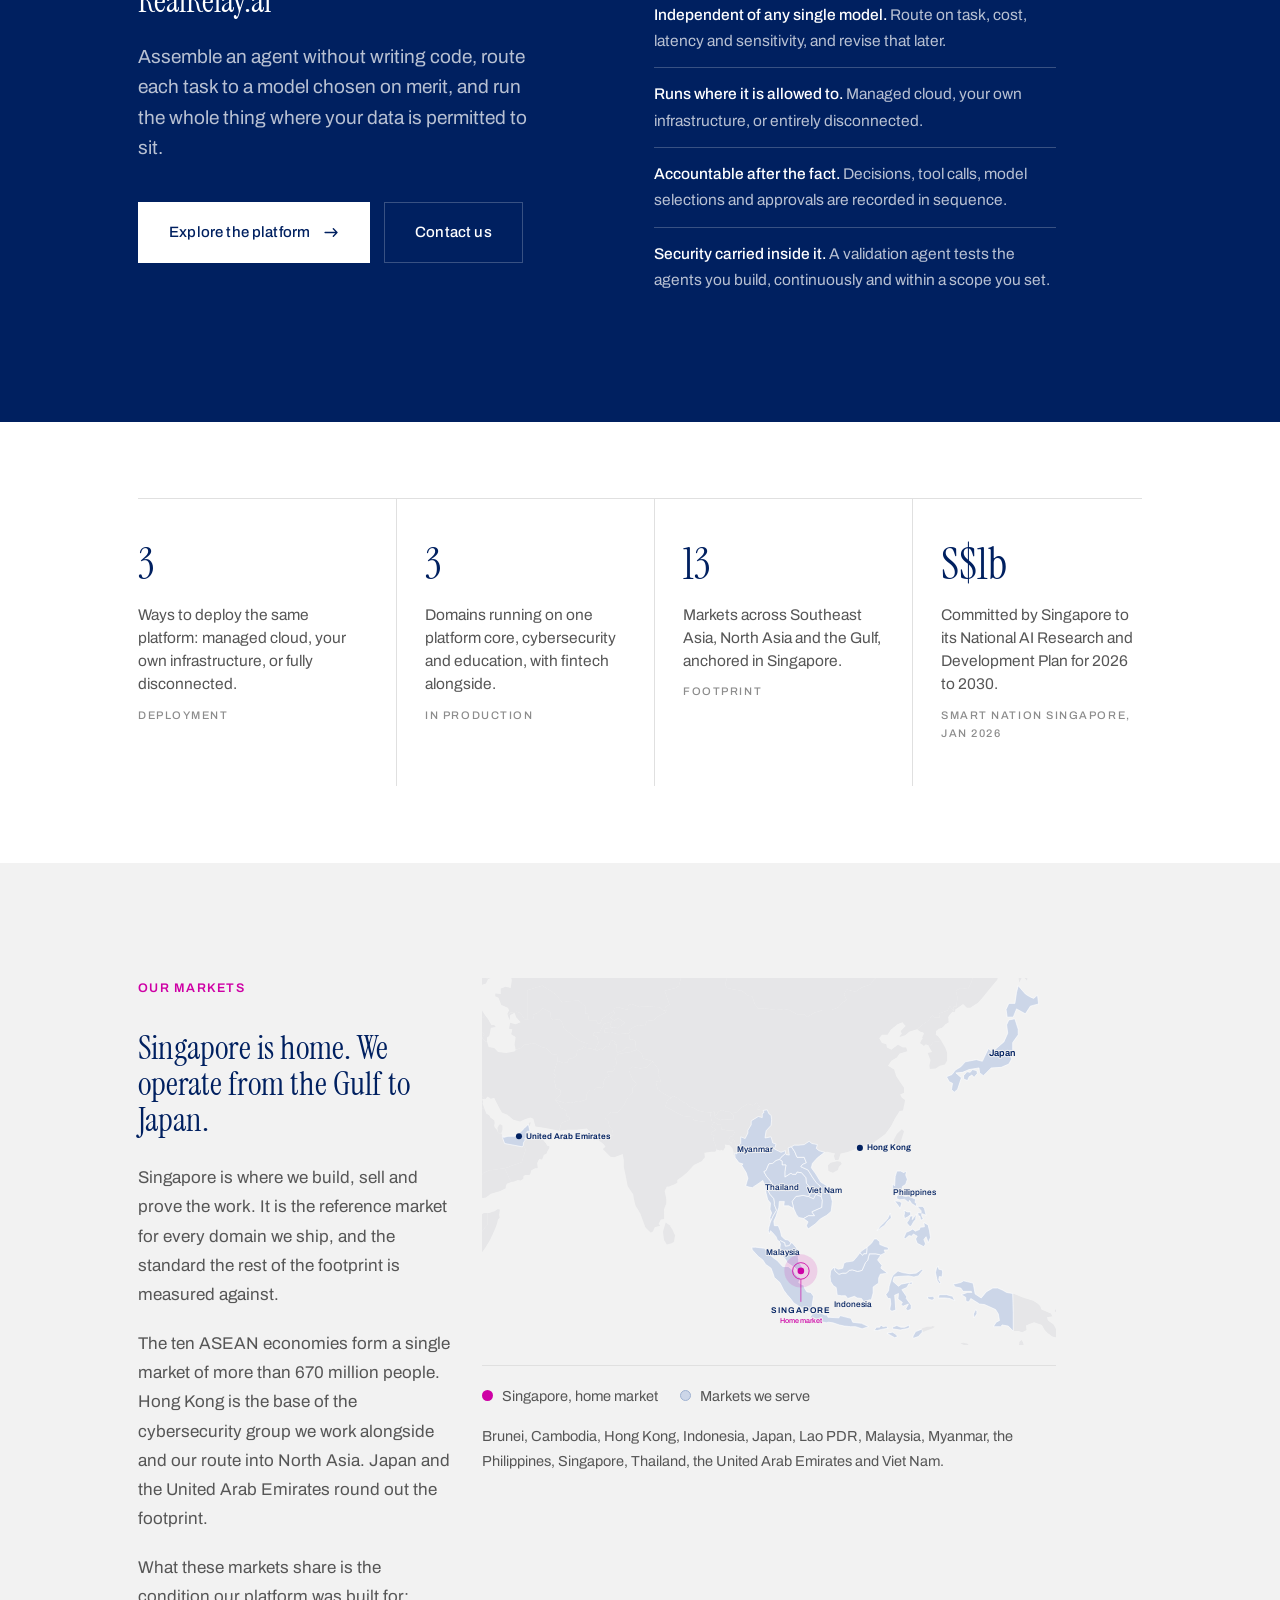
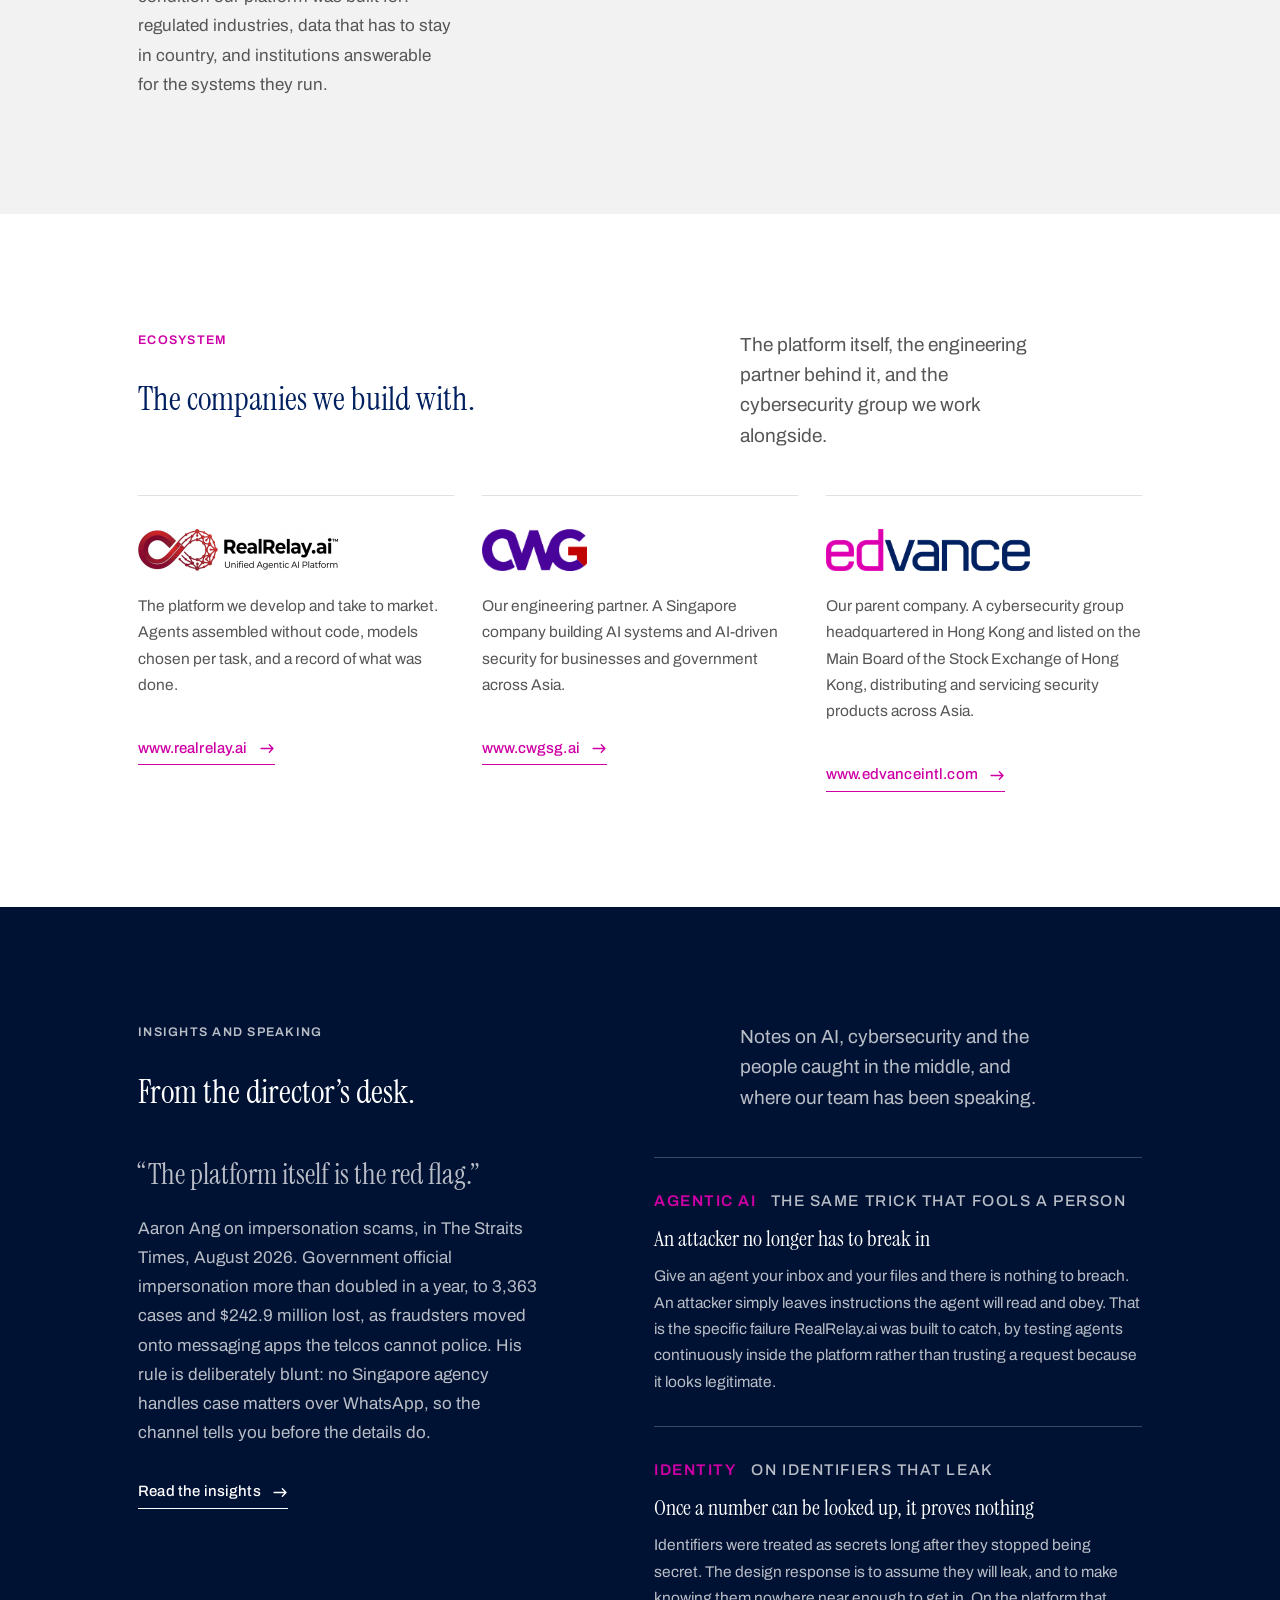
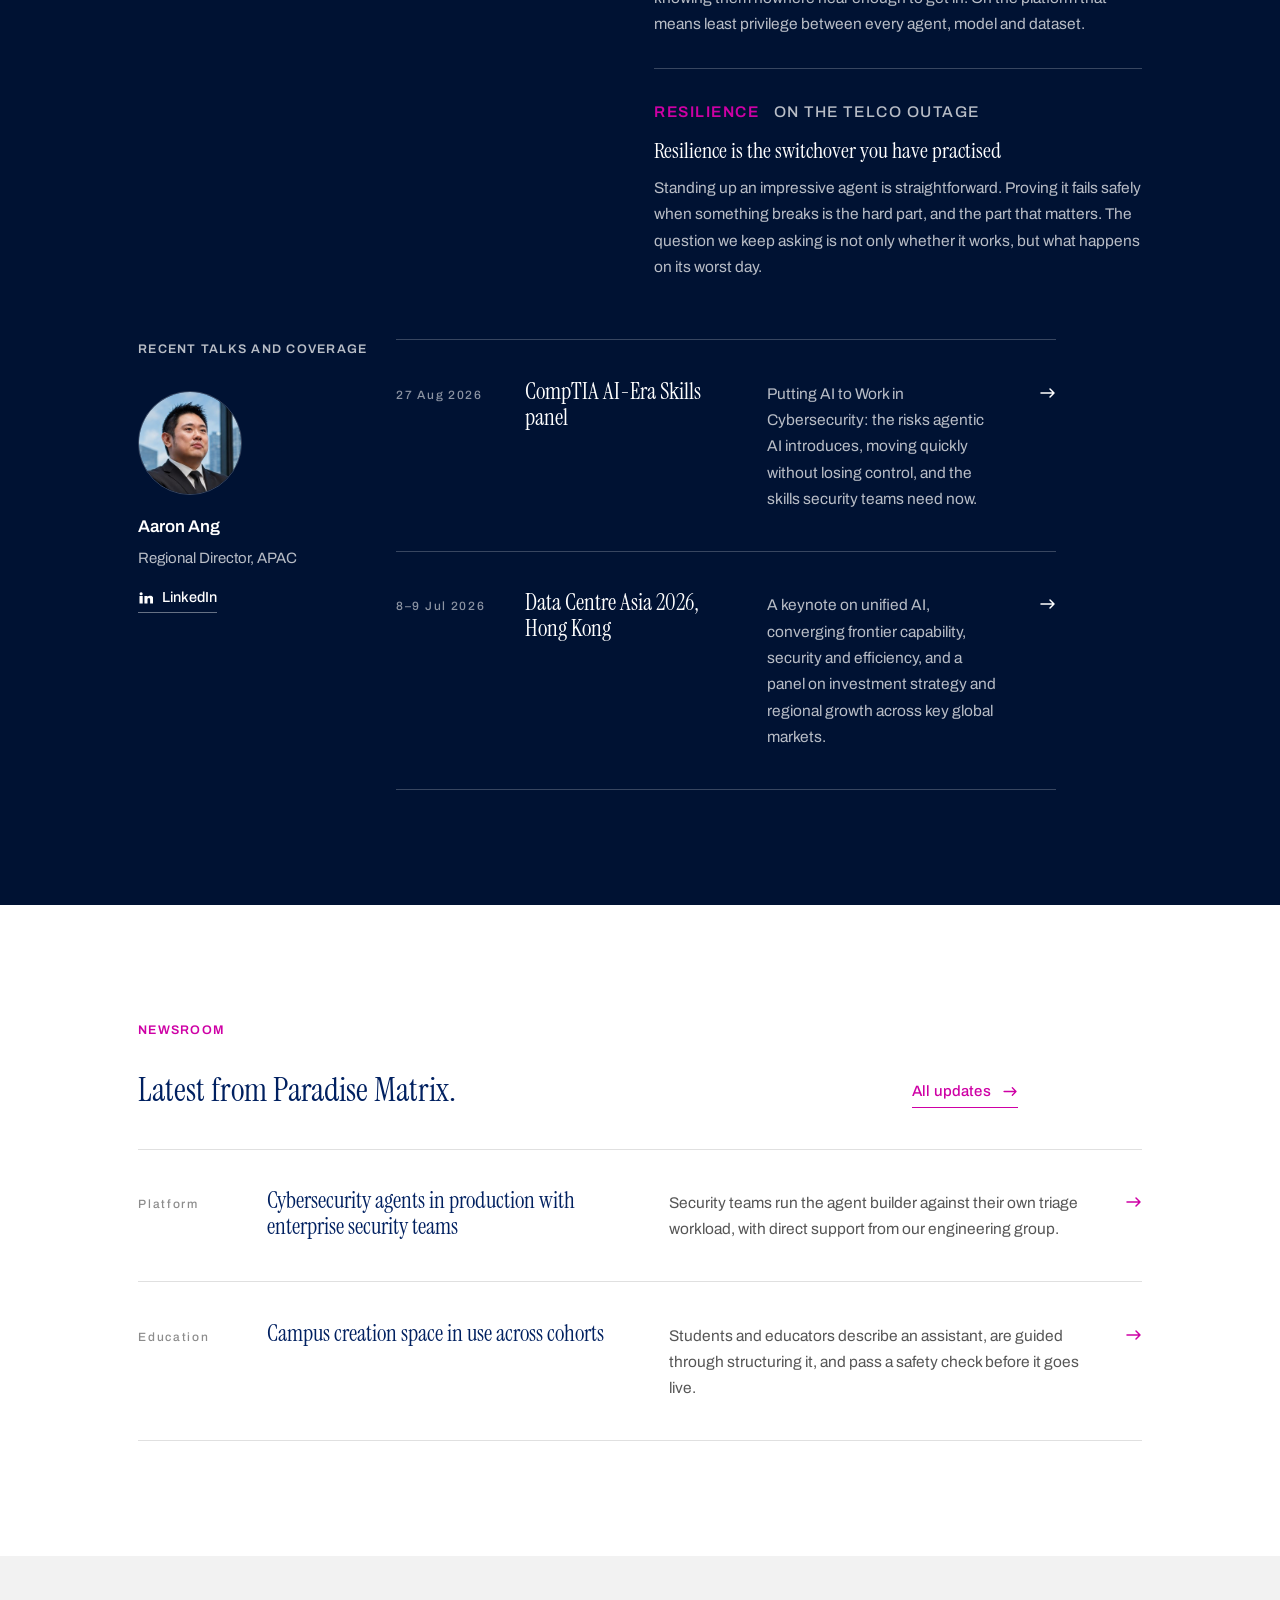
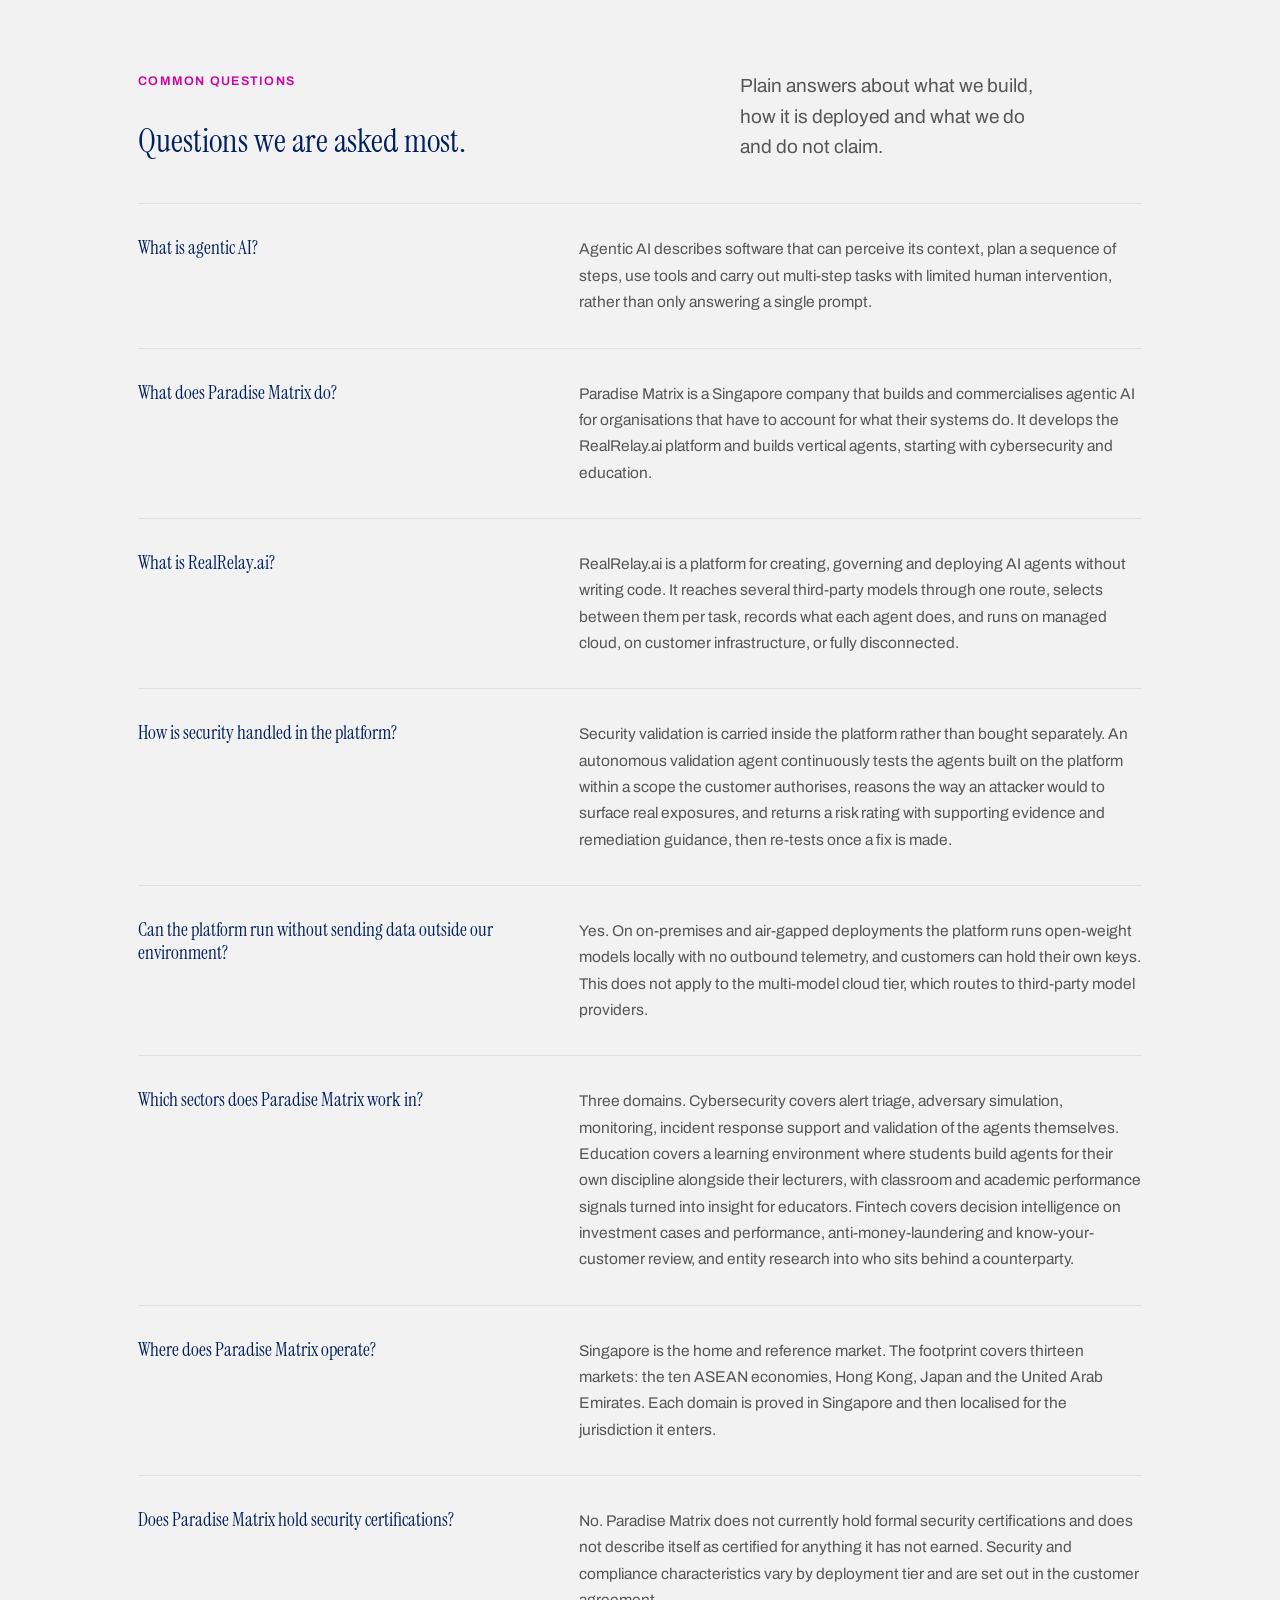
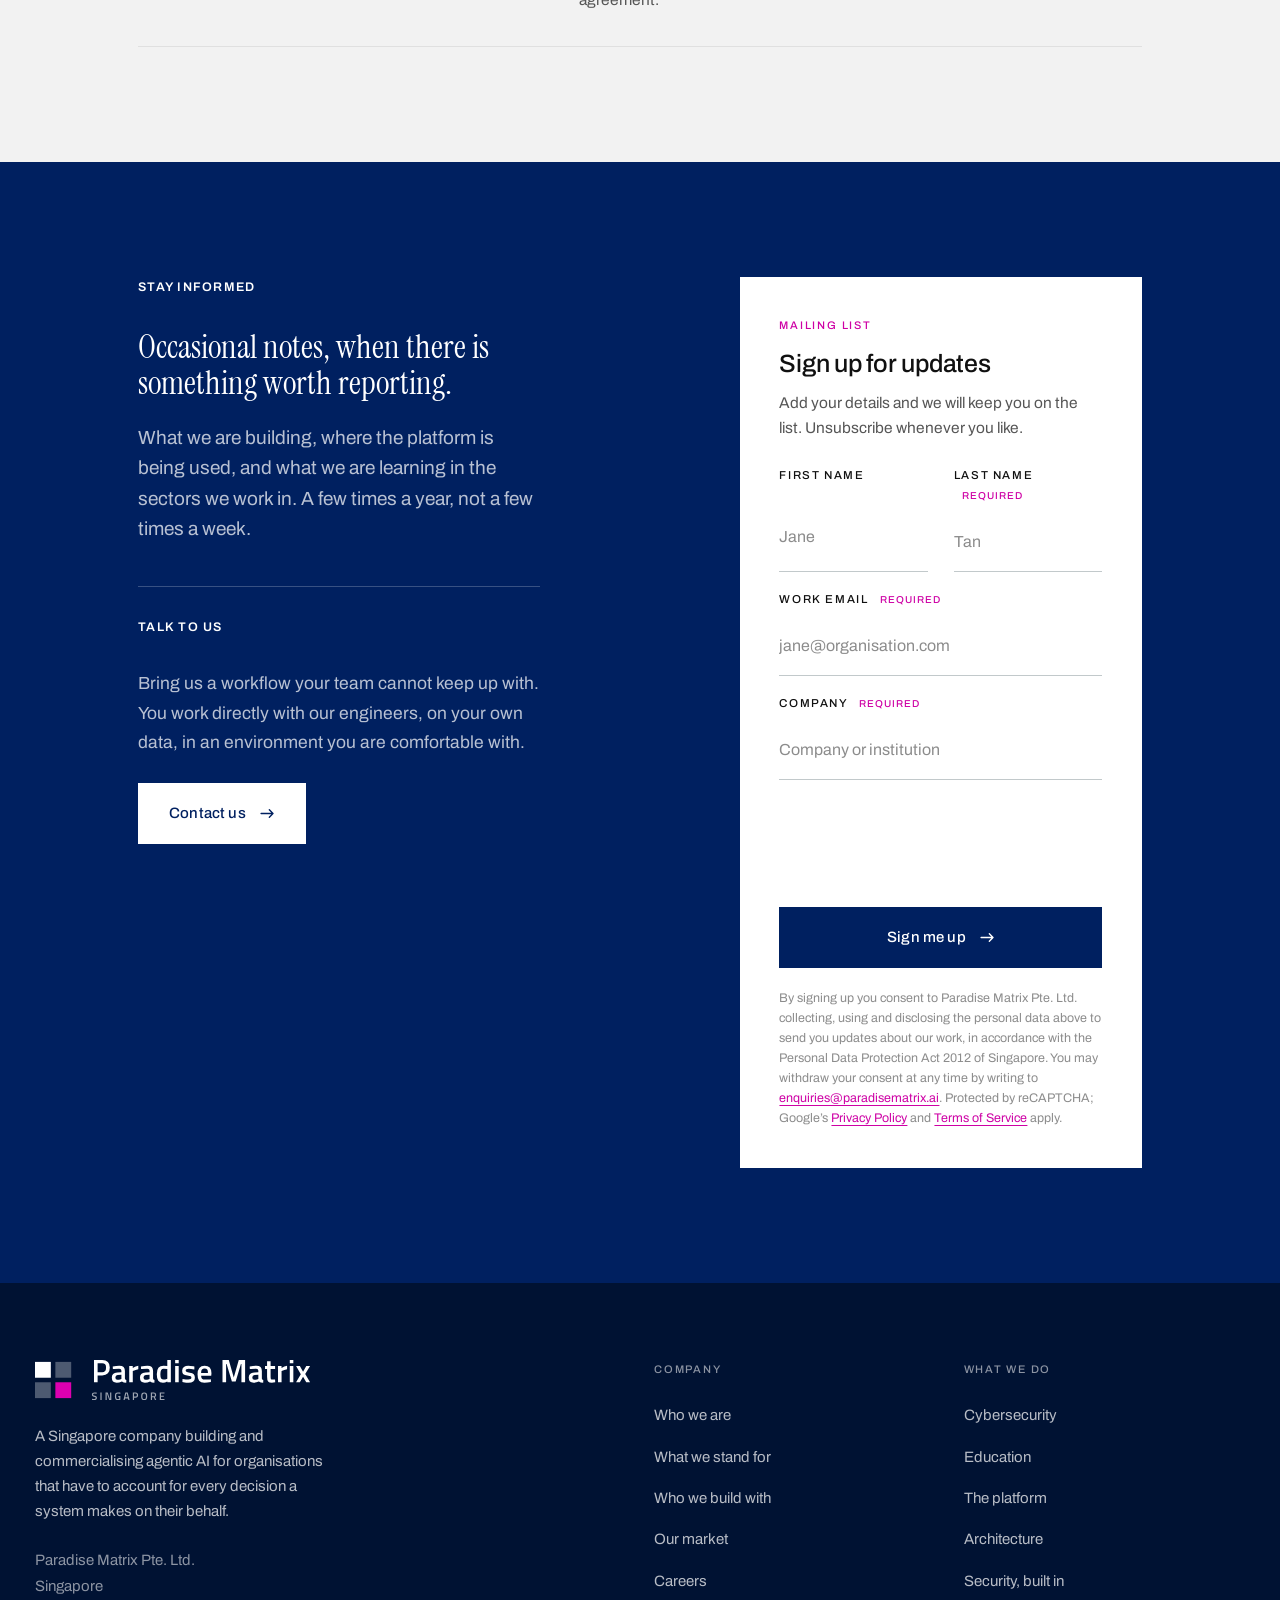
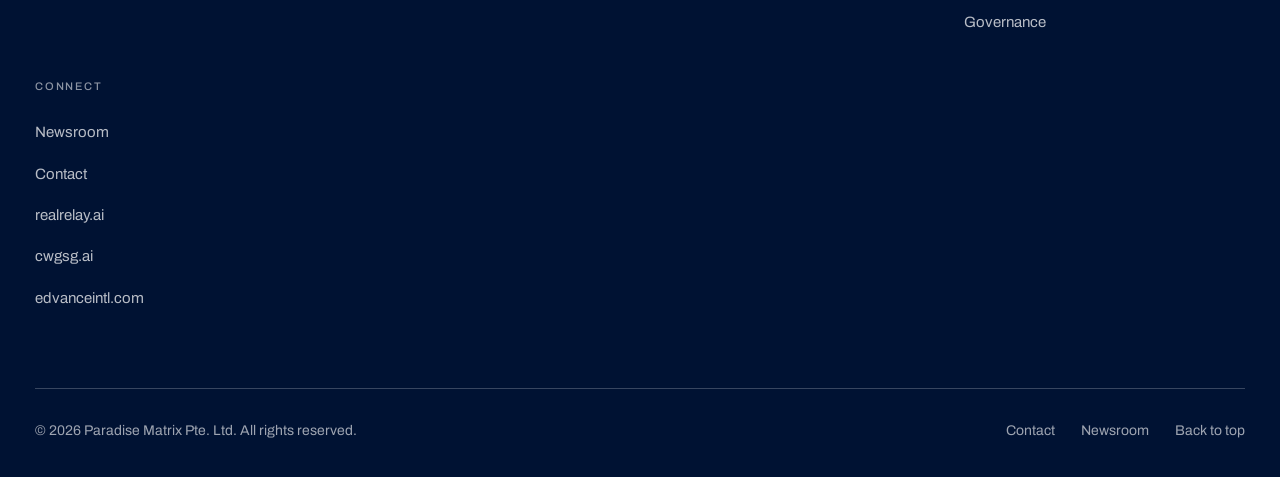
==== commit c4e248c1: "Move the site to the brand palette, and fix the menu over a dark hero Colour The token block carries" ====
--- a/index.html
+++ b/index.html
@@ -25,6 +25,7 @@
 <meta name="twitter:image" content="https://paradisematrix.sg/assets/img/og-card.png">
 
 <link rel="icon" href="data:image/svg+xml,%3Csvg xmlns='http://www.w3.org/2000/svg' viewBox='0 0 32 32'%3E%3Crect width='32' height='32' rx='7' fill='%23FFFFFF'/%3E%3Crect x='4' y='4' width='11' height='11' fill='%23002060'/%3E%3Crect x='17' y='4' width='11' height='11' fill='%23002060' opacity='.3'/%3E%3Crect x='4' y='17' width='11' height='11' fill='%23002060' opacity='.3'/%3E%3Crect x='17' y='17' width='11' height='11' fill='%23DD00B0'/%3E%3C/svg%3E">
+<link rel="apple-touch-icon" href="assets/img/apple-touch-icon.png">
 <link rel="preload" href="assets/fonts/instrument-serif-400-lat.woff2" as="font" type="font/woff2" crossorigin>
 <link rel="preload" href="assets/fonts/archivo-400-lat.woff2" as="font" type="font/woff2" crossorigin>
 <link rel="stylesheet" href="assets/fonts/fonts.css">
@@ -43,6 +44,12 @@
       "foundingLocation": {
         "@type": "Place",
         "name": "Singapore"
+      },
+      "parentOrganization": {
+        "@type": "Organization",
+        "name": "Edvance International Holdings Limited",
+        "url": "https://www.edvanceintl.com",
+        "description": "Cybersecurity group headquartered in Hong Kong and listed on the Main Board of the Stock Exchange of Hong Kong."
       },
       "areaServed": [
         {
@@ -299,7 +306,7 @@
                     <li><a href="who-we-are.html#story">Our story<svg viewBox="0 0 16 12" fill="none" stroke="currentColor" stroke-width="1.5" stroke-linecap="round" stroke-linejoin="round" aria-hidden="true"><path d="M1 6h13M10 2l4 4-4 4"/></svg></a></li>
                     <li><a href="who-we-are.html#principles">What we stand for<svg viewBox="0 0 16 12" fill="none" stroke="currentColor" stroke-width="1.5" stroke-linecap="round" stroke-linejoin="round" aria-hidden="true"><path d="M1 6h13M10 2l4 4-4 4"/></svg></a></li>
                     <li><a href="who-we-are.html#partnership">Who we build with<svg viewBox="0 0 16 12" fill="none" stroke="currentColor" stroke-width="1.5" stroke-linecap="round" stroke-linejoin="round" aria-hidden="true"><path d="M1 6h13M10 2l4 4-4 4"/></svg></a></li>
-                    <li><a href="who-we-are.html#governance">How we work<svg viewBox="0 0 16 12" fill="none" stroke="currentColor" stroke-width="1.5" stroke-linecap="round" stroke-linejoin="round" aria-hidden="true"><path d="M1 6h13M10 2l4 4-4 4"/></svg></a></li>
+                    <li><a href="who-we-are.html#market">Our market<svg viewBox="0 0 16 12" fill="none" stroke="currentColor" stroke-width="1.5" stroke-linecap="round" stroke-linejoin="round" aria-hidden="true"><path d="M1 6h13M10 2l4 4-4 4"/></svg></a></li>
                   </ul>
                 </div>
               </div>
@@ -520,7 +527,7 @@
           </div>
         </div>
         <div class="c-7 start6" data-reveal data-reveal-delay="90">
-          <svg class="map" viewBox="0 0 1040 665" role="img" aria-labelledby="map-title map-desc" xmlns="http://www.w3.org/2000/svg"><title id="map-title">Paradise Matrix markets across Asia and the Gulf</title><desc id="map-desc">A map from the Arabian Gulf to Japan. Singapore is the home market. The ten ASEAN economies, Hong Kong, Japan and the United Arab Emirates are the markets Paradise Matrix serves.</desc><g class="map__ctx"><path d="M137,150 147,154 155,153 157,147 165,145 171,141 173,131 182,128 184,124 189,127 192,127 197,128 205,130 208,132 216,128 219,130 223,124 229,125 230,123 232,117 236,113 242,116 240,120 244,120 243,131 247,136 250,133 255,132 261,126 269,127 279,127 281,130 275,132 270,134 258,136 247,138 241,144 243,149 244,156 239,161 240,166 237,170 227,170 231,178 224,181 220,189 221,196 217,200 213,198 205,200 204,203 196,203 190,210 190,220 176,225 169,224 167,227 161,225 151,227 133,221 143,210 142,203 134,200 133,193 130,183 134,176 130,174 132,165 137,150Z"/><path d="M-46,78 -31,75 -29,79 -25,81 -27,85 -22,90 -25,94 -20,97 -16,100 -15,109 -19,109 -23,102 -23,100 -28,100 -31,96 -33,96 -37,92 -45,89 -44,82 -46,78Z"/><path d="M989,689 993,697 999,693 1003,698 1008,702 1007,706 1009,716 1010,721 1013,722 1016,732 1015,737 1018,745 1029,750 1037,756 1044,760 1042,763 1048,770 1052,782 1056,780 1061,785 1063,783 1065,795 1072,795 1077,795 1085,795 1088,795 1092,795 1090,795 1087,795 1085,795 1081,795 1073,795 1069,795 1066,795 1063,795 1059,795 1056,795 1055,795 1050,795 1038,795 1028,795 1024,795 1017,795 1009,795 1003,795 1004,795 998,795 989,795 980,795 975,795 969,795 959,795 952,795 950,795 948,795 943,795 933,795 936,795 933,795 928,795 919,795 925,795 926,795 930,795 921,795 914,795 911,795 902,795 896,795 891,795 893,795 880,795 872,795 862,795 844,795 830,795 819,795 809,795 798,795 789,795 787,795 783,795 774,795 768,795 759,795 751,795 744,795 738,795 735,795 730,795 725,795 717,795 710,795 699,795 694,795 699,795 701,795 695,795 693,795 690,795 685,795 683,795 678,795 676,795 681,795 677,795 682,795 685,795 680,795 677,795 678,795 680,795 681,790 680,784 685,776 685,784 690,776 698,773 703,768 711,764 716,763 719,764 727,760 733,759 735,757 737,756 743,756 754,753 760,748 762,742 768,736 769,732 769,726 776,717 781,726 785,724 781,719 785,714 789,716 790,708 796,703 799,698 804,697 804,694 808,695 809,692 813,691 818,689 826,694 832,700 838,701 845,702 842,696 847,687 852,684 850,682 855,676 861,672 867,673 875,671 875,666 867,662 873,661 880,663 885,668 894,670 897,669 903,673 909,670 913,670 916,668 920,674 918,679 914,684 910,684 911,688 908,694 905,699 905,702 914,708 922,711 927,715 934,721 937,721 943,724 944,727 954,731 961,727 963,722 965,717 967,711 970,702 968,697 969,694 968,688 969,680 971,678 969,674 972,669 974,663 974,660 978,656 981,661 982,668 984,669 985,673 988,679 989,685 989,689Z"/><path d="M-31,96 -28,100 -23,100 -23,102 -19,109 -26,108 -32,101 -33,96 -31,96ZM-6,76 -2,77 -0,73 6,68 11,75 17,85 22,85 25,89 16,90 14,101 13,105 9,108 9,115 7,116 0,109 4,102 1,98 -3,99 -15,109 -16,100 -20,97 -25,94 -22,90 -27,85 -25,81 -29,79 -31,75 -29,73 -21,77 -16,78 -14,76 -19,69 -17,67 -14,67 -6,76Z"/><path d="M462,311 462,319 458,317 459,326 456,320 456,315 454,309 449,303 440,302 441,307 437,313 433,311 432,313 429,312 425,311 423,302 419,293 421,286 415,283 417,279 424,275 416,269 420,261 428,266 433,266 434,274 444,276 453,276 459,278 454,287 450,288 447,294 452,300 454,293 457,293 462,311Z"/><path d="M452,245 456,249 456,256 447,257 438,256 432,258 423,253 422,251 429,242 435,239 442,242 448,242 452,245Z"/><path d="M645,348 636,353 628,350 627,340 632,335 644,332 650,333 652,337 647,342 645,348ZM824,-51 842,-45 855,-34 859,-20 874,-20 883,-26 901,-30 895,-16 891,-11 888,6 881,20 868,18 859,23 862,35 860,52 855,52 855,60 848,51 844,59 828,65 830,72 821,72 816,68 809,77 798,85 789,93 775,97 767,104 756,107 761,101 759,96 768,87 762,80 753,84 741,94 735,103 725,103 720,109 725,118 733,120 734,126 742,130 754,121 763,126 769,126 771,133 757,137 752,144 742,150 736,159 747,166 751,178 758,189 765,199 765,208 758,211 761,217 767,221 765,231 763,240 757,241 749,254 741,269 731,283 717,293 703,303 691,304 685,309 681,305 675,311 661,316 650,318 646,330 640,330 638,322 640,318 626,315 621,316 611,313 606,309 608,302 598,300 593,296 584,302 574,303 566,303 561,306 555,308 557,321 551,320 550,318 550,313 542,316 538,314 530,310 533,301 527,299 524,288 513,290 515,277 524,267 525,257 524,249 520,246 517,239 510,240 499,238 503,233 498,226 491,231 482,228 470,235 461,244 452,245 448,242 442,242 435,239 429,242 422,251 421,242 415,244 403,243 391,240 383,235 375,233 371,227 366,226 355,218 347,214 343,217 328,209 318,201 315,187 323,189 323,183 319,176 320,166 309,151 292,146 289,136 281,130 279,127 278,119 278,114 272,111 268,112 266,100 269,97 267,94 277,88 284,85 295,87 299,78 312,76 316,71 332,63 334,60 333,52 340,48 331,23 351,18 357,14 364,-13 385,-8 390,-14 391,-30 399,-31 407,-42 411,-43 414,-32 423,-24 438,-18 445,-6 441,12 444,18 457,21 471,23 483,32 490,33 494,46 500,55 512,55 533,58 547,56 557,58 572,66 585,66 589,71 602,63 618,58 634,58 646,53 653,45 661,40 659,36 656,30 661,21 667,22 677,25 688,17 704,12 711,2 718,-3 733,-5 742,-3 743,-8 733,-19 725,-24 717,-18 707,-21 701,-19 698,-25 706,-41 711,-53 723,-47 738,-57 738,-64 747,-81 753,-87 753,-96 747,-100 755,-109 768,-112 782,-112 798,-107 807,-101 813,-84 817,-77 820,-66 824,-51Z"/><path d="M-130,156 -130,153 -130,149 -130,155 -130,157 -130,156Z"/><path d="M-51,412 -48,416 -49,420 -55,423 -50,425 -54,431 -56,429 -59,430 -65,430 -65,427 -66,424 -62,419 -58,414 -54,415 -51,412Z"/><path d="M-130,225 -130,230 -130,239 -130,245 -130,247 -130,243 -130,238 -130,221 -130,222 -130,235 -130,246 -130,264 -130,271 -130,277 -127,290 -129,292 -129,299 -117,309 -115,311 -130,311 -130,270 -130,228 -130,219 -130,211 -130,206 -130,200 -130,203 -130,207 -130,209 -130,205 -130,201 -130,200 -130,202 -130,208 -130,204 -130,207 -130,204 -130,225Z"/><path d="M-58,414 -62,411 -66,404 -71,401 -74,397 -83,393 -90,393 -92,391 -98,393 -104,388 -108,396 -120,394 -121,390 -116,374 -115,367 -112,363 -104,362 -99,355 -93,368 -90,378 -85,383 -71,393 -65,399 -59,405 -56,409 -51,412 -54,415 -58,414Z"/><path d="M-104,388 -98,393 -92,391 -90,393 -83,393 -74,397 -71,401 -66,404 -62,411 -58,414 -62,419 -66,424 -65,427 -65,430 -59,430 -56,429 -54,431 -56,435 -52,441 -49,446 -45,449 -11,462 -2,462 -31,493 -45,493 -54,501 -61,501 -64,504 -71,504 -75,501 -84,505 -87,509 -94,509 -97,507 -99,508 -102,508 -115,499 -123,499 -126,495 -126,490 -130,488 -130,476 -130,474 -130,470 -130,465 -130,458 -130,455 -130,445 -130,434 -130,431 -130,427 -130,419 -126,414 -121,403 -120,394 -108,396 -104,388Z"/><path d="M-67,72 -65,66 -68,56 -74,51 -79,49 -83,45 -82,43 -73,46 -58,48 -44,55 -42,57 -36,55 -26,58 -23,64 -17,67 -19,69 -14,76 -16,78 -21,77 -29,73 -31,75 -46,78 -56,71 -67,72Z"/><path d="M309,151 320,166 319,176 323,183 323,189 315,187 318,201 328,209 343,217 336,222 332,233 342,238 352,244 365,250 380,252 385,258 393,259 406,261 415,261 416,257 414,249 415,244 421,242 422,251 423,253 432,258 438,256 447,257 456,256 456,249 452,245 461,244 470,235 482,228 491,231 498,226 503,233 499,238 510,240 511,244 508,246 508,253 501,251 488,259 488,266 482,276 482,281 477,291 469,288 469,300 466,303 467,308 462,311 457,293 454,293 452,300 447,294 450,288 454,287 459,278 453,276 444,276 434,274 433,266 428,266 420,261 416,269 424,275 417,279 415,283 421,286 419,293 423,302 425,311 423,315 416,315 403,317 404,325 398,332 384,339 372,352 364,359 354,366 354,371 349,374 339,378 335,378 331,386 334,400 334,409 330,419 330,437 324,438 320,446 323,449 313,452 310,459 306,462 296,452 291,438 287,427 284,422 278,412 275,399 274,392 264,377 260,356 257,342 257,329 255,319 240,325 233,324 219,310 224,306 221,302 209,292 216,285 238,285 236,275 231,269 229,260 223,255 234,243 246,244 257,231 263,219 273,207 273,199 282,192 274,186 270,177 266,166 272,161 287,164 299,162 309,151Z"/><path d="M61,130 70,127 78,120 85,120 89,118 97,119 108,125 116,127 128,138 136,139 137,150 132,165 130,174 134,176 130,183 133,193 134,200 142,203 143,210 133,221 138,227 143,235 152,240 153,250 158,252 159,257 144,263 140,277 120,273 109,271 97,269 93,255 88,253 80,255 69,260 57,257 46,248 36,244 30,233 22,217 16,219 10,215 6,220 0,214 0,207 -3,207 -2,199 -7,189 -20,183 -27,171 -24,161 -19,157 -20,149 -27,145 -33,130 -39,119 -37,115 -40,100 -33,96 -32,101 -26,108 -19,109 -15,109 -3,99 1,98 4,102 0,109 7,116 9,115 12,125 22,127 29,134 44,136 60,133 61,130Z"/><path d="M-27,145 -20,149 -19,157 -24,161 -27,171 -20,183 -7,189 -2,199 -3,207 0,207 0,214 6,220 -0,219 -7,218 -15,230 -34,229 -63,205 -79,196 -91,193 -95,178 -72,165 -68,150 -69,140 -64,137 -58,129 -54,127 -42,129 -38,132 -33,130 -27,145Z"/><path d="M-127,186 -129,190 -130,188 -130,197 -130,198 -130,200 -130,203 -130,201 -130,206 -130,225 -130,204 -130,200 -130,194 -130,185 -130,182 -129,179 -126,179 -126,184 -127,186Z"/><path d="M-129,190 -127,186 -116,191 -95,178 -91,193 -93,195 -114,201 -103,213 -107,215 -109,219 -117,221 -119,225 -123,229 -130,227 -130,225 -130,206 -130,201 -129,198 -129,190Z"/><path d="M238,61 232,64 218,74 214,83 210,83 207,77 194,77 192,65 187,65 187,51 175,41 157,42 145,44 135,31 127,25 111,15 109,14 82,22 82,75 77,75 70,64 63,61 51,63 47,68 46,65 49,59 47,54 35,49 30,36 24,33 24,28 34,29 34,19 43,16 52,18 54,4 52,-5 42,-5 33,-8 21,-2 11,2 6,-1 7,-9 1,-19 -7,-18 -16,-29 -10,-41 -13,-44 -5,-62 6,-52 7,-64 29,-82 45,-83 68,-71 80,-64 91,-71 107,-72 120,-63 123,-68 138,-67 141,-75 124,-87 134,-95 132,-100 142,-104 134,-116 139,-122 178,-128 183,-130 209,-130 218,-130 237,-130 240,-124 251,-128 264,-122 263,-113 273,-114 299,-130 295,-125 308,-111 332,-68 337,-77 351,-68 366,-72 372,-69 377,-59 384,-56 388,-49 402,-52 407,-42 399,-31 391,-30 390,-14 385,-8 364,-13 357,14 351,18 331,23 340,48 333,52 334,60 327,58 322,53 307,52 290,51 286,53 271,47 265,50 264,58 247,53 240,55 238,61Z"/><path d="M-73,554 -66,562 -74,566 -76,571 -80,571 -82,579 -85,583 -87,590 -91,593 -106,583 -107,577 -130,556 -130,555 -130,544 -130,539 -130,533 -130,525 -130,513 -130,508 -130,501 -130,495 -130,488 -126,490 -126,495 -123,499 -115,499 -102,508 -99,508 -97,507 -94,509 -87,509 -84,505 -75,501 -71,504 -64,504 -73,516 -73,554Z"/><path d="M238,61 240,55 247,53 264,58 265,50 271,47 286,53 290,51 307,52 322,53 327,58 334,60 332,63 316,71 312,76 299,78 295,87 284,85 277,88 267,94 269,97 266,100 246,102 233,98 222,99 223,91 234,93 238,89 246,91 259,81 247,73 240,77 232,72 241,63 238,61Z"/><path d="M831,111 840,127 843,135 843,150 839,157 830,159 822,164 812,165 811,159 813,149 808,136 816,134 809,122 810,121 814,122 818,116 826,115 830,114 831,111Z"/><path d="M-0,219 2,225 1,227 4,236 -3,237 -6,231 -15,230 -7,218 -0,219Z"/><path d="M-126,179 -129,179 -130,182 -130,171 -124,163 -120,163 -118,168 -123,172 -126,179Z"/><path d="M350,467 348,478 344,481 335,483 330,475 328,460 333,443 340,448 345,456 350,467Z"/><path d="M16,675 19,679 21,686 23,699 26,704 25,709 23,713 19,706 17,709 19,717 18,722 16,725 15,734 11,746 6,762 -1,783 -5,795 -9,795 -18,795 -27,795 -33,795 -41,795 -44,795 -48,787 -49,779 -47,771 -42,769 -42,765 -38,757 -37,750 -39,745 -41,738 -42,728 -38,722 -37,715 -32,715 -26,712 -22,710 -17,710 -12,704 -3,698 0,692 -1,688 3,689 9,681 9,675 12,670 16,675Z"/><path d="M411,-43 422,-46 442,-60 458,-67 467,-62 478,-62 484,-55 495,-54 510,-50 520,-61 516,-71 526,-88 538,-81 547,-79 559,-75 561,-63 576,-56 586,-59 599,-61 609,-59 620,-51 626,-43 635,-43 648,-41 658,-44 672,-47 687,-58 693,-57 698,-51 711,-53 706,-41 698,-25 701,-19 707,-21 717,-18 725,-24 733,-19 743,-8 742,-3 733,-5 718,-3 711,2 704,12 688,17 677,25 667,22 661,21 656,30 659,36 661,40 653,45 646,53 634,58 618,58 602,63 589,71 585,66 572,66 557,58 547,56 533,58 512,55 500,55 494,46 490,33 483,32 471,23 457,21 444,18 441,12 445,-6 438,-18 423,-24 414,-32 411,-43Z"/><path d="M-130,665 -119,667 -116,666 -109,665 -105,662 -99,662 -88,658 -80,652 -78,657 -78,667 -77,677 -77,693 -75,699 -78,706 -82,714 -88,720 -98,724 -110,730 -121,741 -125,743 -130,751 -130,754 -130,762 -130,770 -130,777 -130,780 -129,779 -129,790 -130,795 -128,795 -130,795 -130,781 -130,768 -130,760 -130,759 -130,753 -130,750 -130,742 -130,734 -130,720 -130,717 -130,713 -130,711 -130,707 -130,700 -130,691 -130,696 -130,698 -130,702 -130,707 -130,715 -130,721 -130,714 -127,711 -127,698 -130,690 -130,687 -130,673 -130,665Z"/><path d="M-130,665 -130,673 -130,687 -130,690 -127,698 -127,711 -130,714 -130,721 -130,715 -130,707 -130,702 -130,698 -130,695 -130,691 -130,688 -130,678 -130,675 -130,666 -130,657 -130,654 -130,645 -130,641 -130,643 -130,646 -130,651 -130,665Z"/><path d="M415,244 414,249 416,257 415,261 406,261 393,259 385,258 380,252 365,250 352,244 342,238 332,233 336,222 343,217 347,214 355,218 366,226 371,227 375,233 383,235 391,240 403,243 415,244Z"/><path d="M112,321 109,329 104,328 102,331 100,336 101,344 100,345 96,345 89,349 88,354 86,357 79,357 75,359 75,364 70,367 65,366 58,369 53,370 49,362 41,345 72,334 79,311 75,303 75,299 78,294 78,290 83,287 81,286 82,278 87,278 92,286 97,290 105,292 111,294 116,300 118,304 122,305 122,308 118,315 117,318 112,321ZM87,267 85,269 84,265 87,261 88,262 87,267Z"/><path d="M281,130 289,136 292,146 309,151 299,162 287,164 272,161 266,166 270,177 274,186 282,192 273,199 273,207 263,219 257,231 246,244 234,243 223,255 229,260 231,269 236,275 238,285 216,285 209,292 201,289 198,281 190,273 171,275 154,275 140,277 144,263 159,257 158,252 153,250 152,240 143,235 138,227 133,221 151,227 161,225 167,227 169,224 176,225 190,220 190,210 196,203 204,203 205,200 213,198 217,200 221,196 220,189 224,181 231,178 227,170 237,170 240,166 239,161 244,156 243,149 241,144 247,138 258,136 270,134 275,132 281,130Z"/><path d="M1116,616 1113,617 1109,613 1104,606 1102,598 1104,597 1105,600 1108,603 1113,609 1118,613 1116,616ZM1076,602 1071,602 1069,605 1063,608 1058,610 1053,610 1044,607 1038,604 1039,601 1048,603 1054,602 1055,597 1057,597 1058,602 1064,601 1067,598 1073,594 1071,588 1078,588 1080,589 1080,595 1076,602ZM1026,621 1036,628 1042,639 1048,639 1048,644 1056,646 1053,648 1064,652 1063,655 1056,656 1053,653 1044,652 1034,650 1026,644 1020,638 1015,629 1001,624 992,627 986,630 987,638 979,642 973,640 963,640 963,606 962,572 980,579 999,585 1007,590 1012,595 1014,601 1031,608 1034,613 1024,615 1026,621ZM1088,591 1085,594 1083,588 1080,584 1076,581 1070,576 1062,573 1065,571 1071,574 1074,576 1079,578 1083,583 1087,586 1088,591Z"/><path d="M855,60 857,62 853,61 848,66 845,71 846,80 840,84 838,86 834,90 828,92 823,96 823,102 822,103 826,105 831,111 830,114 826,115 818,116 814,122 810,121 809,122 804,120 803,122 800,123 799,121 797,120 794,118 797,112 799,110 798,108 801,101 800,99 794,97 789,93 798,85 809,77 816,68 821,72 830,72 828,65 844,59 848,51 855,60Z"/><path d="M29,280 28,272 31,266 34,265 37,268 37,275 35,282 32,283 29,280Z"/><path d="M990,-67 1000,-38 985,-43 979,-21 989,-5 988,5 980,-4 974,8 972,-5 973,-19 972,-36 974,-48 975,-70 969,-86 969,-110 979,-118 975,-126 980,-128 982,-117 986,-100 986,-83 990,-67ZM610,-130 613,-130 622,-130 653,-130 676,-130 684,-130 682,-130 670,-130 643,-130 635,-130 648,-130 664,-130 673,-130 678,-130 683,-130 699,-130 732,-130 735,-130 778,-130 801,-130 817,-130 834,-130 839,-130 833,-130 846,-130 862,-130 872,-130 888,-130 906,-130 926,-130 934,-130 951,-130 943,-130 957,-130 1050,-130 1059,-130 1086,-130 1128,-130 1149,-130 1157,-130 1156,-130 1169,-130 1170,-130 1163,-128 1159,-108 1144,-104 1141,-86 1126,-71 1122,-82 1118,-107 1112,-130 1117,-130 1125,-130 1142,-130 1161,-130 1170,-130 1160,-130 1152,-130 1125,-130 1099,-130 1108,-130 1085,-130 1069,-130 1053,-130 1040,-130 1009,-130 975,-130 941,-130 902,-130 918,-130 923,-121 933,-117 940,-126 951,-125 966,-106 966,-91 958,-75 957,-55 953,-30 937,-8 934,3 920,20 906,37 899,45 885,54 879,54 872,47 858,57 857,62 855,60 855,52 860,52 862,35 859,23 868,18 881,20 888,6 891,-11 895,-16 901,-30 883,-26 874,-20 859,-20 855,-34 842,-45 824,-51 820,-66 817,-77 813,-84 807,-101 798,-107 782,-112 768,-112 755,-109 747,-100 753,-96 753,-87 747,-81 738,-64 738,-57 723,-47 711,-53 698,-51 693,-57 687,-58 672,-47 658,-44 648,-41 635,-43 626,-43 620,-51 609,-59 599,-61 586,-59 576,-56 561,-63 559,-75 547,-79 538,-81 526,-88 516,-71 520,-61 510,-50 495,-54 484,-55 478,-62 467,-62 458,-67 442,-60 422,-46 411,-43 407,-42 402,-52 388,-49 384,-56 377,-59 372,-69 366,-72 351,-68 337,-77 332,-68 308,-111 295,-125 299,-130 273,-114 263,-113 264,-122 251,-128 240,-124 237,-130 218,-130 209,-130 183,-130 178,-128 139,-122 134,-116 142,-104 132,-100 134,-95 124,-87 141,-75 138,-67 123,-68 120,-63 107,-72 91,-71 80,-64 68,-71 45,-83 29,-82 7,-64 6,-52 -5,-62 -13,-44 -10,-41 -16,-29 -7,-18 1,-19 7,-9 6,-1 11,2 7,10 -3,13 -14,28 -4,42 -5,51 6,68 -0,73 -2,77 -6,76 -14,67 -17,67 -23,64 -26,58 -36,55 -42,57 -44,55 -58,48 -73,46 -82,43 -83,45 -96,33 -108,27 -117,19 -110,16 -101,4 -107,-2 -92,-8 -92,-12 -101,-9 -101,-16 -96,-20 -85,-21 -84,-26 -86,-35 -82,-43 -82,-48 -97,-53 -103,-53 -110,-61 -118,-58 -130,-64 -130,-67 -130,-74 -130,-80 -130,-83 -130,-93 -130,-91 -130,-88 -130,-100 -130,-106 -130,-107 -130,-110 -130,-115 -130,-118 -130,-121 -130,-124 -130,-130 -119,-130 -80,-130 -72,-130 -83,-130 -100,-130 -130,-130 -122,-130 -114,-130 -112,-130 -119,-130 -112,-130 -87,-130 -78,-130 -85,-130 -61,-130 -52,-130 -42,-130 -36,-130 -45,-130 -39,-130 -47,-130 -18,-130 -12,-130 -25,-130 -17,-130 -1,-130 1,-130 23,-130 59,-130 67,-130 57,-130 70,-130 77,-130 96,-130 112,-130 124,-130 135,-130 124,-130 130,-130 160,-130 175,-130 212,-130 219,-130 209,-130 196,-130 199,-130 194,-130 213,-130 219,-130 227,-130 254,-130 257,-130 247,-130 253,-130 257,-130 254,-130 266,-130 261,-130 241,-130 253,-130 257,-130 268,-130 271,-130 280,-130 274,-130 279,-130 267,-130 265,-130 273,-130 260,-130 278,-130 276,-130 281,-130 286,-130 282,-130 293,-130 289,-130 306,-130 328,-130 347,-130 337,-130 336,-130 354,-130 379,-130 402,-130 393,-130 405,-130 417,-130 437,-130 465,-130 468,-130 495,-130 504,-130 527,-130 546,-130 549,-130 559,-130 583,-130 601,-130 587,-130 610,-130Z"/><path d="M-54,373 -55,369 -58,365 -59,361 -65,357 -70,348 -73,339 -80,332 -85,330 -92,319 -93,311 -92,305 -98,292 -103,288 -109,286 -112,279 -112,277 -115,271 -118,268 -122,259 -128,250 -130,242 -130,236 -130,232 -130,227 -123,229 -119,225 -117,221 -109,219 -107,215 -103,213 -114,201 -93,195 -91,193 -79,196 -63,205 -34,229 -15,230 -6,231 -3,237 4,236 8,246 13,249 15,253 22,258 23,263 22,267 23,271 26,274 28,277 29,280 32,283 35,282 37,286 37,289 41,300 73,306 75,303 79,311 72,334 41,345 12,349 2,354 -6,365 -10,367 -13,363 -17,364 -27,363 -29,362 -41,362 -44,363 -48,360 -51,365 -49,370 -54,373Z"/><path d="M-130,446 -130,441 -130,437 -130,433 -130,426 -130,418 -130,419 -130,423 -130,429 -130,435 -130,443 -130,444 -130,438 -130,440 -130,443 -130,445 -130,447 -130,445 -130,446 -130,439 -130,436 -130,438 -130,443 -130,452 -130,454 -130,455 -130,452 -130,449 -130,444 -130,440 -130,433 -130,429 -130,426 -130,423 -130,417 -130,413 -130,410 -130,405 -130,401 -130,397 -130,395 -130,388 -130,380 -130,338 -130,334 -130,311 -115,311 -112,322 -114,324 -113,336 -109,349 -105,351 -99,355 -104,362 -112,363 -115,367 -116,374 -121,390 -120,394 -121,403 -126,414 -130,419 -130,427 -130,431 -130,434 -130,445 -130,446Z"/><path d="M-130,446 -130,455 -130,458 -130,464 -130,470 -130,474 -130,476 -130,488 -130,495 -130,501 -130,506 -130,508 -130,506 -130,508 -130,502 -130,497 -130,499 -130,500 -130,499 -130,491 -130,487 -130,483 -130,477 -130,472 -130,467 -130,464 -130,459 -130,455 -130,454 -130,452 -130,443 -130,438 -130,436 -130,439 -130,446 -130,447 -130,445 -130,443 -130,440 -130,438 -130,444 -130,443 -130,435 -130,429 -130,423 -130,420 -130,417 -130,426 -130,433 -130,437 -130,441 -130,446Z"/><path d="M1170,654 1170,658 1170,651 1170,654ZM1168,648 1164,648 1157,647 1155,645 1156,641 1163,643 1166,645 1168,648ZM1170,645 1170,647 1167,637 1165,631 1169,631 1170,640 1170,645ZM1158,631 1158,634 1150,629 1144,625 1140,622 1142,621 1147,623 1155,628 1158,631ZM1134,621 1131,622 1127,619 1123,615 1123,613 1129,618 1134,621Z"/><path d="M10,447 5,453 -2,462 -11,462 -45,449 -49,446 -52,441 -56,435 -54,431 -50,425 -47,427 -45,432 -40,436 -35,436 -25,433 -14,432 -5,429 0,428 4,426 10,426 10,430 10,441 10,447Z"/><path d="M18,424 23,423 28,419 32,419 32,422 31,429 32,434 29,438 26,449 21,461 15,474 6,489 -3,501 -15,515 -25,524 -41,534 -50,542 -62,554 -64,560 -66,562 -73,554 -73,516 -64,504 -61,501 -54,501 -45,493 -31,493 -2,462 5,453 10,447 10,441 10,430 10,426 13,426 18,424Z"/><path d="M-95,178 -116,191 -127,186 -126,184 -126,179 -123,172 -118,168 -120,163 -124,162 -125,153 -123,147 -120,145 -117,142 -117,135 -113,137 -102,133 -96,136 -88,136 -76,131 -70,131 -58,129 -64,137 -69,140 -68,150 -72,165 -95,178Z"/><path d="M238,89 234,93 223,91 222,99 233,98 246,102 266,100 268,112 272,111 278,114 278,119 279,127 269,127 261,126 255,132 250,133 247,136 243,131 244,120 240,120 242,116 236,113 232,117 230,123 229,125 223,124 219,130 216,128 208,132 205,130 211,117 209,107 201,104 204,98 213,99 217,91 221,83 235,79 232,86 234,90 238,89Z"/><path d="M137,150 136,139 128,138 116,127 108,125 97,119 89,118 85,120 78,120 70,127 61,130 59,120 61,107 53,102 55,93 49,92 51,81 61,84 70,80 62,71 59,63 51,67 50,77 47,68 51,63 63,61 70,64 77,75 82,75 94,74 92,67 101,63 110,55 124,62 125,73 129,76 140,75 144,78 149,92 161,101 167,107 178,114 192,119 192,127 189,127 184,124 182,128 173,131 171,141 165,145 157,147 155,153 147,154 137,150Z"/><path d="M796,637 798,635 807,632 814,632 817,631 821,632 817,635 806,639 798,642 798,639 796,637Z"/><path d="M-115,74 -100,80 -88,77 -79,79 -67,72 -56,71 -46,78 -44,82 -45,89 -37,92 -33,96 -40,100 -37,115 -39,119 -33,130 -38,132 -42,129 -54,127 -58,129 -70,131 -76,131 -88,136 -96,136 -102,133 -113,137 -117,135 -117,142 -120,145 -123,147 -126,142 -123,137 -129,138 -130,135 -130,142 -130,144 -130,137 -130,142 -130,143 -130,136 -130,124 -130,116 -130,106 -130,100 -130,87 -130,76 -130,78 -130,69 -130,65 -115,74Z"/><path d="M763,284 757,303 753,312 747,302 746,294 752,283 761,274 765,278 763,284Z"/><path d="M-130,555 -130,556 -107,577 -106,583 -91,593 -96,606 -95,612 -89,616 -88,618 -91,625 -91,628 -91,633 -88,640 -83,650 -80,652 -88,658 -99,662 -105,662 -109,665 -116,666 -119,667 -130,664 -130,651 -130,646 -130,643 -130,641 -130,638 -130,636 -130,634 -130,631 -130,618 -130,612 -130,606 -130,601 -130,591 -130,587 -130,582 -130,580 -130,576 -130,574 -130,570 -130,568 -130,562 -130,557 -130,555Z"/><path d="M-130,555 -130,557 -130,560 -130,559 -130,551 -130,547 -130,539 -130,534 -130,528 -130,526 -130,522 -130,521 -130,508 -130,506 -130,508 -130,506 -130,501 -130,508 -130,513 -130,525 -130,533 -130,539 -130,544 -130,555Z"/><path d="M-130,-89 -130,-92 -130,-83 -130,-80 -130,-75 -130,-67 -130,-64 -118,-58 -110,-61 -103,-53 -97,-53 -82,-48 -82,-43 -86,-35 -84,-26 -85,-21 -96,-20 -101,-16 -101,-9 -109,-8 -116,-3 -126,-2 -130,3 -130,13 -129,16 -119,15 -121,21 -130,23 -130,32 -130,29 -130,22 -130,17 -130,15 -130,10 -130,6 -130,3 -130,-3 -130,-1 -130,7 -130,18 -130,15 -130,18 -130,15 -130,13 -130,8 -130,4 -130,1 -130,-0 -130,2 -130,-0 -130,-3 -130,-6 -130,-13 -130,-15 -130,-21 -130,-25 -130,-30 -130,-29 -130,-26 -130,-23 -130,-21 -130,-19 -130,-23 -130,-24 -130,-21 -130,-25 -130,-29 -130,-36 -130,-40 -130,-46 -130,-59 -130,-61 -130,-66 -130,-80 -130,-85 -130,-80 -130,-78 -130,-81 -130,-77 -130,-84 -130,-88Z"/><path d="M192,127 192,119 178,114 167,107 161,101 149,92 144,78 140,75 129,76 125,73 124,62 110,55 101,63 92,67 94,74 82,75 82,22 109,14 111,15 127,25 135,31 145,44 157,42 175,41 187,51 187,65 192,65 194,77 207,77 210,83 214,83 218,74 232,64 238,61 241,63 232,72 240,77 247,73 259,81 246,91 238,89 234,90 232,86 235,79 221,83 217,91 213,99 204,98 201,104 209,107 211,117 205,130 197,128 192,127Z"/><path d="M-129,190 -129,198 -130,201 -130,203 -130,200 -130,198 -130,197 -130,188 -129,190Z"/><path d="M53,370 45,373 43,378 43,381 33,386 16,391 7,398 2,399 -1,398 -7,403 -13,405 -22,405 -25,406 -27,409 -30,410 -31,412 -36,412 -40,414 -47,413 -49,407 -49,401 -51,398 -53,390 -56,386 -54,385 -55,380 -54,378 -54,373 -49,370 -51,365 -48,360 -44,363 -41,362 -29,362 -27,363 -17,364 -13,363 -10,367 -6,365 2,354 12,349 41,345 49,362 53,370Z"/></g><g class="map__asean"><path d="M37,286 39,286 39,289 47,287 56,287 62,287 69,280 77,272 84,265 85,269 87,278 82,278 81,286 83,287 78,290 78,294 75,299 75,303 73,306 41,300 37,289 37,286Z"><title>United Arab Emirates</title></path><path d="M685,498 689,494 698,488 698,493 697,500 692,500 690,503 685,498Z"><title>Brunei</title></path><path d="M752,651 748,652 734,644 744,642 749,645 753,649 752,651ZM791,650 782,653 781,651 782,648 786,641 796,637 798,639 798,642 791,650ZM723,629 727,632 733,631 736,635 724,637 717,639 711,639 715,633 721,633 723,629ZM775,629 774,635 758,638 744,636 744,633 752,630 759,633 766,633 775,629ZM627,615 647,616 649,612 669,617 672,624 688,626 701,632 689,636 677,632 668,632 657,631 648,629 636,625 628,624 624,625 605,621 603,617 594,616 601,606 613,607 622,611 626,611 627,615ZM897,609 892,616 891,609 893,605 895,601 897,604 897,609ZM820,581 816,584 809,582 807,578 818,577 820,581ZM853,577 857,585 848,581 840,580 834,580 827,580 829,574 842,574 853,577ZM891,557 894,573 905,580 914,569 926,562 935,562 944,566 951,570 962,572 963,606 963,640 954,631 943,629 940,632 927,632 932,624 938,621 936,609 931,601 911,592 902,591 886,581 883,587 879,587 877,584 877,579 869,574 880,570 888,570 887,568 872,568 868,562 858,560 854,555 868,552 873,549 890,553 891,557ZM799,530 791,540 783,542 773,540 756,541 747,542 745,550 755,559 760,555 780,551 779,556 774,554 770,561 761,565 770,578 769,581 778,593 778,600 772,603 768,600 773,591 763,595 760,592 762,588 754,582 755,572 748,575 749,587 750,602 743,604 739,601 741,591 740,581 736,581 732,574 737,567 738,559 743,543 745,539 754,531 762,534 775,536 787,535 797,528 799,530ZM835,533 834,542 829,541 828,547 832,553 829,554 825,548 822,534 824,526 827,522 828,528 834,529 835,533ZM723,526 735,535 722,537 719,544 719,553 709,560 709,571 705,586 704,583 692,587 688,581 680,580 675,577 663,581 659,576 652,576 644,575 642,561 637,558 632,550 631,541 632,531 638,524 640,531 647,537 654,535 660,535 666,530 671,529 681,532 689,530 695,516 699,512 702,500 714,500 723,502 717,511 725,521 723,526ZM598,605 587,606 578,597 565,589 560,582 553,574 547,566 540,552 530,543 527,534 524,526 514,519 509,511 501,505 490,493 489,488 496,488 512,490 521,501 529,508 535,512 545,523 555,523 564,530 570,539 578,544 574,552 580,556 583,556 585,563 589,569 596,570 601,577 599,589 598,605Z"><title>Indonesia</title></path><path d="M897,168 898,173 892,180 888,176 883,179 880,186 873,183 873,177 879,170 885,171 889,166 897,168ZM962,130 958,141 960,147 955,156 941,162 923,163 909,177 902,172 901,163 883,166 871,171 859,172 869,181 862,202 856,207 851,202 853,191 847,188 842,179 852,175 858,167 868,161 876,152 896,148 907,151 918,128 925,134 940,121 946,116 953,100 951,85 955,76 966,74 972,93 972,103 962,117 962,130ZM993,34 1000,37 1007,31 1009,47 994,51 985,65 969,56 963,71 952,71 950,57 955,46 966,46 969,26 972,14 985,29 993,34Z"><title>Japan</title></path><path d="M574,434 570,429 565,418 562,405 569,396 582,394 592,396 601,400 605,392 615,396 617,403 616,416 598,424 603,431 592,431 583,436 574,434Z"><title>Cambodia</title></path><path d="M592,396 595,391 596,382 588,372 587,362 579,353 571,352 569,356 563,356 560,354 549,361 549,351 551,339 544,339 544,332 539,329 542,325 550,318 551,320 557,321 555,308 561,306 567,315 571,325 584,325 588,335 581,338 578,342 591,348 599,361 606,371 614,378 616,386 615,396 605,392 601,400 592,396Z"><title>Laos</title></path><path d="M533,331 527,336 520,337 515,349 511,351 516,360 523,368 527,375 523,384 519,386 522,392 529,400 530,406 530,411 534,421 528,431 523,442 522,434 525,426 522,419 523,408 518,402 515,390 513,376 509,367 502,372 490,380 484,379 478,377 482,363 479,353 471,340 473,337 466,335 459,326 458,317 462,319 462,311 467,308 466,303 469,300 469,288 477,291 482,281 482,276 488,266 488,259 501,251 508,253 508,246 511,244 510,240 517,239 520,246 524,249 525,257 524,267 515,277 513,290 524,288 527,299 533,301 530,310 538,314 542,316 550,313 550,318 542,325 539,329 533,331Z"><title>Myanmar</title></path><path d="M549,480 550,486 557,485 560,480 563,481 569,488 573,495 574,502 573,506 574,510 574,516 578,519 582,528 582,531 575,532 565,524 553,516 551,511 545,504 544,495 540,490 541,482 539,478 541,476 549,480ZM731,498 723,502 714,500 702,500 699,512 695,516 689,530 681,532 671,529 666,530 660,535 654,535 647,537 640,531 638,524 646,528 654,526 656,517 660,515 673,513 680,505 685,498 690,503 692,500 697,500 698,493 698,488 706,481 711,473 715,473 721,478 721,483 728,486 737,489 736,493 729,493 731,498Z"><title>Malaysia</title></path><path d="M811,457 812,464 813,470 809,480 805,469 801,474 804,482 801,487 789,481 786,473 789,468 782,464 779,468 774,467 767,473 765,470 769,461 776,458 781,455 785,459 793,456 794,452 802,451 801,443 809,448 810,454 811,457ZM786,438 783,441 779,448 776,451 770,444 772,441 774,438 776,432 781,431 780,438 787,428 786,438ZM730,448 716,458 721,451 728,444 735,437 740,426 742,435 735,441 730,448ZM765,421 771,424 777,424 777,429 772,433 766,436 765,431 766,426 765,421ZM802,418 805,430 797,427 797,431 800,437 795,439 794,432 791,431 790,425 796,426 796,422 789,414 799,414 802,418ZM761,408 758,418 754,412 748,404 757,405 761,408ZM759,350 765,353 768,350 769,353 768,357 771,365 768,374 762,378 761,386 763,395 768,396 773,395 786,401 785,407 788,409 787,414 779,409 775,403 773,407 766,401 757,402 752,400 752,396 755,393 752,390 751,394 746,388 744,383 744,373 748,377 749,360 752,350 759,350Z"><title>Philippines</title></path><path d="M565,418 556,413 547,413 548,405 539,405 538,416 533,432 529,441 530,449 537,449 541,459 543,468 549,474 555,475 560,480 557,485 550,486 549,480 541,476 539,478 535,474 533,469 528,463 523,458 521,464 519,458 520,452 523,442 528,431 534,421 530,411 530,406 529,400 522,392 519,386 523,384 527,375 523,368 516,360 511,351 515,349 520,337 527,336 533,331 539,329 544,332 544,339 551,339 549,351 549,361 560,354 563,356 569,356 571,352 579,353 587,362 588,372 596,382 595,391 592,396 582,394 569,396 562,405 565,418Z"><title>Thailand</title></path><path d="M621,316 608,326 599,336 597,344 605,355 614,370 624,376 630,385 635,405 633,423 625,430 613,437 604,446 591,455 588,449 591,442 583,436 592,431 603,431 598,424 616,416 617,403 615,396 616,386 614,378 606,371 599,361 591,348 578,342 581,338 588,335 584,325 571,325 567,315 561,306 566,303 574,303 584,302 593,296 598,300 608,302 606,309 611,313 621,316Z"><title>Vietnam</title></path></g><text class="map__lbl map__lbl--lg" x="942" y="142">Japan</text><text class="map__lbl" x="495" y="316">Myanmar</text><text class="map__lbl" x="544" y="385">Thailand</text><text class="map__lbl" x="621" y="390">Viet Nam</text><text class="map__lbl" x="784" y="394">Philippines</text><text class="map__lbl" x="546" y="503">Malaysia</text><text class="map__lbl" x="673" y="597">Indonesia</text><g class="map__city"><circle class="map__cdot" cx="67" cy="287" r="5.5"/><text class="map__clbl" x="80" y="291">United Arab Emirates</text></g><g class="map__city"><circle class="map__cdot" cx="685" cy="308" r="5.5"/><text class="map__clbl" x="698" y="312">Hong Kong</text></g><g class="map__sg"><circle class="map__halo" cx="578" cy="531" r="30"/><circle class="map__ring" cx="578" cy="531" r="15"/><circle class="map__dot" cx="578" cy="531" r="6"/><line class="map__lead" x1="578" y1="546" x2="578" y2="587"/><text class="map__sglbl" x="578" y="607">SINGAPORE</text><text class="map__sgsub" x="578" y="625">Home market</text></g></svg>
+          <svg class="map" viewBox="0 0 1040 665" role="img" aria-labelledby="map-title-index map-desc-index" xmlns="http://www.w3.org/2000/svg"><title id="map-title-index">Paradise Matrix markets across Asia and the Gulf</title><desc id="map-desc-index">A map from the Arabian Gulf to Japan. Singapore is the home market. The ten ASEAN economies, Hong Kong, Japan and the United Arab Emirates are the markets Paradise Matrix serves.</desc><g class="map__ctx"><path d="M137,150 147,154 155,153 157,147 165,145 171,141 173,131 182,128 184,124 189,127 192,127 197,128 205,130 208,132 216,128 219,130 223,124 229,125 230,123 232,117 236,113 242,116 240,120 244,120 243,131 247,136 250,133 255,132 261,126 269,127 279,127 281,130 275,132 270,134 258,136 247,138 241,144 243,149 244,156 239,161 240,166 237,170 227,170 231,178 224,181 220,189 221,196 217,200 213,198 205,200 204,203 196,203 190,210 190,220 176,225 169,224 167,227 161,225 151,227 133,221 143,210 142,203 134,200 133,193 130,183 134,176 130,174 132,165 137,150Z"/><path d="M-46,78 -31,75 -29,79 -25,81 -27,85 -22,90 -25,94 -20,97 -16,100 -15,109 -19,109 -23,102 -23,100 -28,100 -31,96 -33,96 -37,92 -45,89 -44,82 -46,78Z"/><path d="M989,689 993,697 999,693 1003,698 1008,702 1007,706 1009,716 1010,721 1013,722 1016,732 1015,737 1018,745 1029,750 1037,756 1044,760 1042,763 1048,770 1052,782 1056,780 1061,785 1063,783 1065,795 1072,795 1077,795 1085,795 1088,795 1092,795 1090,795 1087,795 1085,795 1081,795 1073,795 1069,795 1066,795 1063,795 1059,795 1056,795 1055,795 1050,795 1038,795 1028,795 1024,795 1017,795 1009,795 1003,795 1004,795 998,795 989,795 980,795 975,795 969,795 959,795 952,795 950,795 948,795 943,795 933,795 936,795 933,795 928,795 919,795 925,795 926,795 930,795 921,795 914,795 911,795 902,795 896,795 891,795 893,795 880,795 872,795 862,795 844,795 830,795 819,795 809,795 798,795 789,795 787,795 783,795 774,795 768,795 759,795 751,795 744,795 738,795 735,795 730,795 725,795 717,795 710,795 699,795 694,795 699,795 701,795 695,795 693,795 690,795 685,795 683,795 678,795 676,795 681,795 677,795 682,795 685,795 680,795 677,795 678,795 680,795 681,790 680,784 685,776 685,784 690,776 698,773 703,768 711,764 716,763 719,764 727,760 733,759 735,757 737,756 743,756 754,753 760,748 762,742 768,736 769,732 769,726 776,717 781,726 785,724 781,719 785,714 789,716 790,708 796,703 799,698 804,697 804,694 808,695 809,692 813,691 818,689 826,694 832,700 838,701 845,702 842,696 847,687 852,684 850,682 855,676 861,672 867,673 875,671 875,666 867,662 873,661 880,663 885,668 894,670 897,669 903,673 909,670 913,670 916,668 920,674 918,679 914,684 910,684 911,688 908,694 905,699 905,702 914,708 922,711 927,715 934,721 937,721 943,724 944,727 954,731 961,727 963,722 965,717 967,711 970,702 968,697 969,694 968,688 969,680 971,678 969,674 972,669 974,663 974,660 978,656 981,661 982,668 984,669 985,673 988,679 989,685 989,689Z"/><path d="M-31,96 -28,100 -23,100 -23,102 -19,109 -26,108 -32,101 -33,96 -31,96ZM-6,76 -2,77 -0,73 6,68 11,75 17,85 22,85 25,89 16,90 14,101 13,105 9,108 9,115 7,116 0,109 4,102 1,98 -3,99 -15,109 -16,100 -20,97 -25,94 -22,90 -27,85 -25,81 -29,79 -31,75 -29,73 -21,77 -16,78 -14,76 -19,69 -17,67 -14,67 -6,76Z"/><path d="M462,311 462,319 458,317 459,326 456,320 456,315 454,309 449,303 440,302 441,307 437,313 433,311 432,313 429,312 425,311 423,302 419,293 421,286 415,283 417,279 424,275 416,269 420,261 428,266 433,266 434,274 444,276 453,276 459,278 454,287 450,288 447,294 452,300 454,293 457,293 462,311Z"/><path d="M452,245 456,249 456,256 447,257 438,256 432,258 423,253 422,251 429,242 435,239 442,242 448,242 452,245Z"/><path d="M645,348 636,353 628,350 627,340 632,335 644,332 650,333 652,337 647,342 645,348ZM824,-51 842,-45 855,-34 859,-20 874,-20 883,-26 901,-30 895,-16 891,-11 888,6 881,20 868,18 859,23 862,35 860,52 855,52 855,60 848,51 844,59 828,65 830,72 821,72 816,68 809,77 798,85 789,93 775,97 767,104 756,107 761,101 759,96 768,87 762,80 753,84 741,94 735,103 725,103 720,109 725,118 733,120 734,126 742,130 754,121 763,126 769,126 771,133 757,137 752,144 742,150 736,159 747,166 751,178 758,189 765,199 765,208 758,211 761,217 767,221 765,231 763,240 757,241 749,254 741,269 731,283 717,293 703,303 691,304 685,309 681,305 675,311 661,316 650,318 646,330 640,330 638,322 640,318 626,315 621,316 611,313 606,309 608,302 598,300 593,296 584,302 574,303 566,303 561,306 555,308 557,321 551,320 550,318 550,313 542,316 538,314 530,310 533,301 527,299 524,288 513,290 515,277 524,267 525,257 524,249 520,246 517,239 510,240 499,238 503,233 498,226 491,231 482,228 470,235 461,244 452,245 448,242 442,242 435,239 429,242 422,251 421,242 415,244 403,243 391,240 383,235 375,233 371,227 366,226 355,218 347,214 343,217 328,209 318,201 315,187 323,189 323,183 319,176 320,166 309,151 292,146 289,136 281,130 279,127 278,119 278,114 272,111 268,112 266,100 269,97 267,94 277,88 284,85 295,87 299,78 312,76 316,71 332,63 334,60 333,52 340,48 331,23 351,18 357,14 364,-13 385,-8 390,-14 391,-30 399,-31 407,-42 411,-43 414,-32 423,-24 438,-18 445,-6 441,12 444,18 457,21 471,23 483,32 490,33 494,46 500,55 512,55 533,58 547,56 557,58 572,66 585,66 589,71 602,63 618,58 634,58 646,53 653,45 661,40 659,36 656,30 661,21 667,22 677,25 688,17 704,12 711,2 718,-3 733,-5 742,-3 743,-8 733,-19 725,-24 717,-18 707,-21 701,-19 698,-25 706,-41 711,-53 723,-47 738,-57 738,-64 747,-81 753,-87 753,-96 747,-100 755,-109 768,-112 782,-112 798,-107 807,-101 813,-84 817,-77 820,-66 824,-51Z"/><path d="M-130,156 -130,153 -130,149 -130,155 -130,157 -130,156Z"/><path d="M-51,412 -48,416 -49,420 -55,423 -50,425 -54,431 -56,429 -59,430 -65,430 -65,427 -66,424 -62,419 -58,414 -54,415 -51,412Z"/><path d="M-130,225 -130,230 -130,239 -130,245 -130,247 -130,243 -130,238 -130,221 -130,222 -130,235 -130,246 -130,264 -130,271 -130,277 -127,290 -129,292 -129,299 -117,309 -115,311 -130,311 -130,270 -130,228 -130,219 -130,211 -130,206 -130,200 -130,203 -130,207 -130,209 -130,205 -130,201 -130,200 -130,202 -130,208 -130,204 -130,207 -130,204 -130,225Z"/><path d="M-58,414 -62,411 -66,404 -71,401 -74,397 -83,393 -90,393 -92,391 -98,393 -104,388 -108,396 -120,394 -121,390 -116,374 -115,367 -112,363 -104,362 -99,355 -93,368 -90,378 -85,383 -71,393 -65,399 -59,405 -56,409 -51,412 -54,415 -58,414Z"/><path d="M-104,388 -98,393 -92,391 -90,393 -83,393 -74,397 -71,401 -66,404 -62,411 -58,414 -62,419 -66,424 -65,427 -65,430 -59,430 -56,429 -54,431 -56,435 -52,441 -49,446 -45,449 -11,462 -2,462 -31,493 -45,493 -54,501 -61,501 -64,504 -71,504 -75,501 -84,505 -87,509 -94,509 -97,507 -99,508 -102,508 -115,499 -123,499 -126,495 -126,490 -130,488 -130,476 -130,474 -130,470 -130,465 -130,458 -130,455 -130,445 -130,434 -130,431 -130,427 -130,419 -126,414 -121,403 -120,394 -108,396 -104,388Z"/><path d="M-67,72 -65,66 -68,56 -74,51 -79,49 -83,45 -82,43 -73,46 -58,48 -44,55 -42,57 -36,55 -26,58 -23,64 -17,67 -19,69 -14,76 -16,78 -21,77 -29,73 -31,75 -46,78 -56,71 -67,72Z"/><path d="M309,151 320,166 319,176 323,183 323,189 315,187 318,201 328,209 343,217 336,222 332,233 342,238 352,244 365,250 380,252 385,258 393,259 406,261 415,261 416,257 414,249 415,244 421,242 422,251 423,253 432,258 438,256 447,257 456,256 456,249 452,245 461,244 470,235 482,228 491,231 498,226 503,233 499,238 510,240 511,244 508,246 508,253 501,251 488,259 488,266 482,276 482,281 477,291 469,288 469,300 466,303 467,308 462,311 457,293 454,293 452,300 447,294 450,288 454,287 459,278 453,276 444,276 434,274 433,266 428,266 420,261 416,269 424,275 417,279 415,283 421,286 419,293 423,302 425,311 423,315 416,315 403,317 404,325 398,332 384,339 372,352 364,359 354,366 354,371 349,374 339,378 335,378 331,386 334,400 334,409 330,419 330,437 324,438 320,446 323,449 313,452 310,459 306,462 296,452 291,438 287,427 284,422 278,412 275,399 274,392 264,377 260,356 257,342 257,329 255,319 240,325 233,324 219,310 224,306 221,302 209,292 216,285 238,285 236,275 231,269 229,260 223,255 234,243 246,244 257,231 263,219 273,207 273,199 282,192 274,186 270,177 266,166 272,161 287,164 299,162 309,151Z"/><path d="M61,130 70,127 78,120 85,120 89,118 97,119 108,125 116,127 128,138 136,139 137,150 132,165 130,174 134,176 130,183 133,193 134,200 142,203 143,210 133,221 138,227 143,235 152,240 153,250 158,252 159,257 144,263 140,277 120,273 109,271 97,269 93,255 88,253 80,255 69,260 57,257 46,248 36,244 30,233 22,217 16,219 10,215 6,220 0,214 0,207 -3,207 -2,199 -7,189 -20,183 -27,171 -24,161 -19,157 -20,149 -27,145 -33,130 -39,119 -37,115 -40,100 -33,96 -32,101 -26,108 -19,109 -15,109 -3,99 1,98 4,102 0,109 7,116 9,115 12,125 22,127 29,134 44,136 60,133 61,130Z"/><path d="M-27,145 -20,149 -19,157 -24,161 -27,171 -20,183 -7,189 -2,199 -3,207 0,207 0,214 6,220 -0,219 -7,218 -15,230 -34,229 -63,205 -79,196 -91,193 -95,178 -72,165 -68,150 -69,140 -64,137 -58,129 -54,127 -42,129 -38,132 -33,130 -27,145Z"/><path d="M-127,186 -129,190 -130,188 -130,197 -130,198 -130,200 -130,203 -130,201 -130,206 -130,225 -130,204 -130,200 -130,194 -130,185 -130,182 -129,179 -126,179 -126,184 -127,186Z"/><path d="M-129,190 -127,186 -116,191 -95,178 -91,193 -93,195 -114,201 -103,213 -107,215 -109,219 -117,221 -119,225 -123,229 -130,227 -130,225 -130,206 -130,201 -129,198 -129,190Z"/><path d="M238,61 232,64 218,74 214,83 210,83 207,77 194,77 192,65 187,65 187,51 175,41 157,42 145,44 135,31 127,25 111,15 109,14 82,22 82,75 77,75 70,64 63,61 51,63 47,68 46,65 49,59 47,54 35,49 30,36 24,33 24,28 34,29 34,19 43,16 52,18 54,4 52,-5 42,-5 33,-8 21,-2 11,2 6,-1 7,-9 1,-19 -7,-18 -16,-29 -10,-41 -13,-44 -5,-62 6,-52 7,-64 29,-82 45,-83 68,-71 80,-64 91,-71 107,-72 120,-63 123,-68 138,-67 141,-75 124,-87 134,-95 132,-100 142,-104 134,-116 139,-122 178,-128 183,-130 209,-130 218,-130 237,-130 240,-124 251,-128 264,-122 263,-113 273,-114 299,-130 295,-125 308,-111 332,-68 337,-77 351,-68 366,-72 372,-69 377,-59 384,-56 388,-49 402,-52 407,-42 399,-31 391,-30 390,-14 385,-8 364,-13 357,14 351,18 331,23 340,48 333,52 334,60 327,58 322,53 307,52 290,51 286,53 271,47 265,50 264,58 247,53 240,55 238,61Z"/><path d="M-73,554 -66,562 -74,566 -76,571 -80,571 -82,579 -85,583 -87,590 -91,593 -106,583 -107,577 -130,556 -130,555 -130,544 -130,539 -130,533 -130,525 -130,513 -130,508 -130,501 -130,495 -130,488 -126,490 -126,495 -123,499 -115,499 -102,508 -99,508 -97,507 -94,509 -87,509 -84,505 -75,501 -71,504 -64,504 -73,516 -73,554Z"/><path d="M238,61 240,55 247,53 264,58 265,50 271,47 286,53 290,51 307,52 322,53 327,58 334,60 332,63 316,71 312,76 299,78 295,87 284,85 277,88 267,94 269,97 266,100 246,102 233,98 222,99 223,91 234,93 238,89 246,91 259,81 247,73 240,77 232,72 241,63 238,61Z"/><path d="M831,111 840,127 843,135 843,150 839,157 830,159 822,164 812,165 811,159 813,149 808,136 816,134 809,122 810,121 814,122 818,116 826,115 830,114 831,111Z"/><path d="M-0,219 2,225 1,227 4,236 -3,237 -6,231 -15,230 -7,218 -0,219Z"/><path d="M-126,179 -129,179 -130,182 -130,171 -124,163 -120,163 -118,168 -123,172 -126,179Z"/><path d="M350,467 348,478 344,481 335,483 330,475 328,460 333,443 340,448 345,456 350,467Z"/><path d="M16,675 19,679 21,686 23,699 26,704 25,709 23,713 19,706 17,709 19,717 18,722 16,725 15,734 11,746 6,762 -1,783 -5,795 -9,795 -18,795 -27,795 -33,795 -41,795 -44,795 -48,787 -49,779 -47,771 -42,769 -42,765 -38,757 -37,750 -39,745 -41,738 -42,728 -38,722 -37,715 -32,715 -26,712 -22,710 -17,710 -12,704 -3,698 0,692 -1,688 3,689 9,681 9,675 12,670 16,675Z"/><path d="M411,-43 422,-46 442,-60 458,-67 467,-62 478,-62 484,-55 495,-54 510,-50 520,-61 516,-71 526,-88 538,-81 547,-79 559,-75 561,-63 576,-56 586,-59 599,-61 609,-59 620,-51 626,-43 635,-43 648,-41 658,-44 672,-47 687,-58 693,-57 698,-51 711,-53 706,-41 698,-25 701,-19 707,-21 717,-18 725,-24 733,-19 743,-8 742,-3 733,-5 718,-3 711,2 704,12 688,17 677,25 667,22 661,21 656,30 659,36 661,40 653,45 646,53 634,58 618,58 602,63 589,71 585,66 572,66 557,58 547,56 533,58 512,55 500,55 494,46 490,33 483,32 471,23 457,21 444,18 441,12 445,-6 438,-18 423,-24 414,-32 411,-43Z"/><path d="M-130,665 -119,667 -116,666 -109,665 -105,662 -99,662 -88,658 -80,652 -78,657 -78,667 -77,677 -77,693 -75,699 -78,706 -82,714 -88,720 -98,724 -110,730 -121,741 -125,743 -130,751 -130,754 -130,762 -130,770 -130,777 -130,780 -129,779 -129,790 -130,795 -128,795 -130,795 -130,781 -130,768 -130,760 -130,759 -130,753 -130,750 -130,742 -130,734 -130,720 -130,717 -130,713 -130,711 -130,707 -130,700 -130,691 -130,696 -130,698 -130,702 -130,707 -130,715 -130,721 -130,714 -127,711 -127,698 -130,690 -130,687 -130,673 -130,665Z"/><path d="M-130,665 -130,673 -130,687 -130,690 -127,698 -127,711 -130,714 -130,721 -130,715 -130,707 -130,702 -130,698 -130,695 -130,691 -130,688 -130,678 -130,675 -130,666 -130,657 -130,654 -130,645 -130,641 -130,643 -130,646 -130,651 -130,665Z"/><path d="M415,244 414,249 416,257 415,261 406,261 393,259 385,258 380,252 365,250 352,244 342,238 332,233 336,222 343,217 347,214 355,218 366,226 371,227 375,233 383,235 391,240 403,243 415,244Z"/><path d="M112,321 109,329 104,328 102,331 100,336 101,344 100,345 96,345 89,349 88,354 86,357 79,357 75,359 75,364 70,367 65,366 58,369 53,370 49,362 41,345 72,334 79,311 75,303 75,299 78,294 78,290 83,287 81,286 82,278 87,278 92,286 97,290 105,292 111,294 116,300 118,304 122,305 122,308 118,315 117,318 112,321ZM87,267 85,269 84,265 87,261 88,262 87,267Z"/><path d="M281,130 289,136 292,146 309,151 299,162 287,164 272,161 266,166 270,177 274,186 282,192 273,199 273,207 263,219 257,231 246,244 234,243 223,255 229,260 231,269 236,275 238,285 216,285 209,292 201,289 198,281 190,273 171,275 154,275 140,277 144,263 159,257 158,252 153,250 152,240 143,235 138,227 133,221 151,227 161,225 167,227 169,224 176,225 190,220 190,210 196,203 204,203 205,200 213,198 217,200 221,196 220,189 224,181 231,178 227,170 237,170 240,166 239,161 244,156 243,149 241,144 247,138 258,136 270,134 275,132 281,130Z"/><path d="M1116,616 1113,617 1109,613 1104,606 1102,598 1104,597 1105,600 1108,603 1113,609 1118,613 1116,616ZM1076,602 1071,602 1069,605 1063,608 1058,610 1053,610 1044,607 1038,604 1039,601 1048,603 1054,602 1055,597 1057,597 1058,602 1064,601 1067,598 1073,594 1071,588 1078,588 1080,589 1080,595 1076,602ZM1026,621 1036,628 1042,639 1048,639 1048,644 1056,646 1053,648 1064,652 1063,655 1056,656 1053,653 1044,652 1034,650 1026,644 1020,638 1015,629 1001,624 992,627 986,630 987,638 979,642 973,640 963,640 963,606 962,572 980,579 999,585 1007,590 1012,595 1014,601 1031,608 1034,613 1024,615 1026,621ZM1088,591 1085,594 1083,588 1080,584 1076,581 1070,576 1062,573 1065,571 1071,574 1074,576 1079,578 1083,583 1087,586 1088,591Z"/><path d="M855,60 857,62 853,61 848,66 845,71 846,80 840,84 838,86 834,90 828,92 823,96 823,102 822,103 826,105 831,111 830,114 826,115 818,116 814,122 810,121 809,122 804,120 803,122 800,123 799,121 797,120 794,118 797,112 799,110 798,108 801,101 800,99 794,97 789,93 798,85 809,77 816,68 821,72 830,72 828,65 844,59 848,51 855,60Z"/><path d="M29,280 28,272 31,266 34,265 37,268 37,275 35,282 32,283 29,280Z"/><path d="M990,-67 1000,-38 985,-43 979,-21 989,-5 988,5 980,-4 974,8 972,-5 973,-19 972,-36 974,-48 975,-70 969,-86 969,-110 979,-118 975,-126 980,-128 982,-117 986,-100 986,-83 990,-67ZM610,-130 613,-130 622,-130 653,-130 676,-130 684,-130 682,-130 670,-130 643,-130 635,-130 648,-130 664,-130 673,-130 678,-130 683,-130 699,-130 732,-130 735,-130 778,-130 801,-130 817,-130 834,-130 839,-130 833,-130 846,-130 862,-130 872,-130 888,-130 906,-130 926,-130 934,-130 951,-130 943,-130 957,-130 1050,-130 1059,-130 1086,-130 1128,-130 1149,-130 1157,-130 1156,-130 1169,-130 1170,-130 1163,-128 1159,-108 1144,-104 1141,-86 1126,-71 1122,-82 1118,-107 1112,-130 1117,-130 1125,-130 1142,-130 1161,-130 1170,-130 1160,-130 1152,-130 1125,-130 1099,-130 1108,-130 1085,-130 1069,-130 1053,-130 1040,-130 1009,-130 975,-130 941,-130 902,-130 918,-130 923,-121 933,-117 940,-126 951,-125 966,-106 966,-91 958,-75 957,-55 953,-30 937,-8 934,3 920,20 906,37 899,45 885,54 879,54 872,47 858,57 857,62 855,60 855,52 860,52 862,35 859,23 868,18 881,20 888,6 891,-11 895,-16 901,-30 883,-26 874,-20 859,-20 855,-34 842,-45 824,-51 820,-66 817,-77 813,-84 807,-101 798,-107 782,-112 768,-112 755,-109 747,-100 753,-96 753,-87 747,-81 738,-64 738,-57 723,-47 711,-53 698,-51 693,-57 687,-58 672,-47 658,-44 648,-41 635,-43 626,-43 620,-51 609,-59 599,-61 586,-59 576,-56 561,-63 559,-75 547,-79 538,-81 526,-88 516,-71 520,-61 510,-50 495,-54 484,-55 478,-62 467,-62 458,-67 442,-60 422,-46 411,-43 407,-42 402,-52 388,-49 384,-56 377,-59 372,-69 366,-72 351,-68 337,-77 332,-68 308,-111 295,-125 299,-130 273,-114 263,-113 264,-122 251,-128 240,-124 237,-130 218,-130 209,-130 183,-130 178,-128 139,-122 134,-116 142,-104 132,-100 134,-95 124,-87 141,-75 138,-67 123,-68 120,-63 107,-72 91,-71 80,-64 68,-71 45,-83 29,-82 7,-64 6,-52 -5,-62 -13,-44 -10,-41 -16,-29 -7,-18 1,-19 7,-9 6,-1 11,2 7,10 -3,13 -14,28 -4,42 -5,51 6,68 -0,73 -2,77 -6,76 -14,67 -17,67 -23,64 -26,58 -36,55 -42,57 -44,55 -58,48 -73,46 -82,43 -83,45 -96,33 -108,27 -117,19 -110,16 -101,4 -107,-2 -92,-8 -92,-12 -101,-9 -101,-16 -96,-20 -85,-21 -84,-26 -86,-35 -82,-43 -82,-48 -97,-53 -103,-53 -110,-61 -118,-58 -130,-64 -130,-67 -130,-74 -130,-80 -130,-83 -130,-93 -130,-91 -130,-88 -130,-100 -130,-106 -130,-107 -130,-110 -130,-115 -130,-118 -130,-121 -130,-124 -130,-130 -119,-130 -80,-130 -72,-130 -83,-130 -100,-130 -130,-130 -122,-130 -114,-130 -112,-130 -119,-130 -112,-130 -87,-130 -78,-130 -85,-130 -61,-130 -52,-130 -42,-130 -36,-130 -45,-130 -39,-130 -47,-130 -18,-130 -12,-130 -25,-130 -17,-130 -1,-130 1,-130 23,-130 59,-130 67,-130 57,-130 70,-130 77,-130 96,-130 112,-130 124,-130 135,-130 124,-130 130,-130 160,-130 175,-130 212,-130 219,-130 209,-130 196,-130 199,-130 194,-130 213,-130 219,-130 227,-130 254,-130 257,-130 247,-130 253,-130 257,-130 254,-130 266,-130 261,-130 241,-130 253,-130 257,-130 268,-130 271,-130 280,-130 274,-130 279,-130 267,-130 265,-130 273,-130 260,-130 278,-130 276,-130 281,-130 286,-130 282,-130 293,-130 289,-130 306,-130 328,-130 347,-130 337,-130 336,-130 354,-130 379,-130 402,-130 393,-130 405,-130 417,-130 437,-130 465,-130 468,-130 495,-130 504,-130 527,-130 546,-130 549,-130 559,-130 583,-130 601,-130 587,-130 610,-130Z"/><path d="M-54,373 -55,369 -58,365 -59,361 -65,357 -70,348 -73,339 -80,332 -85,330 -92,319 -93,311 -92,305 -98,292 -103,288 -109,286 -112,279 -112,277 -115,271 -118,268 -122,259 -128,250 -130,242 -130,236 -130,232 -130,227 -123,229 -119,225 -117,221 -109,219 -107,215 -103,213 -114,201 -93,195 -91,193 -79,196 -63,205 -34,229 -15,230 -6,231 -3,237 4,236 8,246 13,249 15,253 22,258 23,263 22,267 23,271 26,274 28,277 29,280 32,283 35,282 37,286 37,289 41,300 73,306 75,303 79,311 72,334 41,345 12,349 2,354 -6,365 -10,367 -13,363 -17,364 -27,363 -29,362 -41,362 -44,363 -48,360 -51,365 -49,370 -54,373Z"/><path d="M-130,446 -130,441 -130,437 -130,433 -130,426 -130,418 -130,419 -130,423 -130,429 -130,435 -130,443 -130,444 -130,438 -130,440 -130,443 -130,445 -130,447 -130,445 -130,446 -130,439 -130,436 -130,438 -130,443 -130,452 -130,454 -130,455 -130,452 -130,449 -130,444 -130,440 -130,433 -130,429 -130,426 -130,423 -130,417 -130,413 -130,410 -130,405 -130,401 -130,397 -130,395 -130,388 -130,380 -130,338 -130,334 -130,311 -115,311 -112,322 -114,324 -113,336 -109,349 -105,351 -99,355 -104,362 -112,363 -115,367 -116,374 -121,390 -120,394 -121,403 -126,414 -130,419 -130,427 -130,431 -130,434 -130,445 -130,446Z"/><path d="M-130,446 -130,455 -130,458 -130,464 -130,470 -130,474 -130,476 -130,488 -130,495 -130,501 -130,506 -130,508 -130,506 -130,508 -130,502 -130,497 -130,499 -130,500 -130,499 -130,491 -130,487 -130,483 -130,477 -130,472 -130,467 -130,464 -130,459 -130,455 -130,454 -130,452 -130,443 -130,438 -130,436 -130,439 -130,446 -130,447 -130,445 -130,443 -130,440 -130,438 -130,444 -130,443 -130,435 -130,429 -130,423 -130,420 -130,417 -130,426 -130,433 -130,437 -130,441 -130,446Z"/><path d="M1170,654 1170,658 1170,651 1170,654ZM1168,648 1164,648 1157,647 1155,645 1156,641 1163,643 1166,645 1168,648ZM1170,645 1170,647 1167,637 1165,631 1169,631 1170,640 1170,645ZM1158,631 1158,634 1150,629 1144,625 1140,622 1142,621 1147,623 1155,628 1158,631ZM1134,621 1131,622 1127,619 1123,615 1123,613 1129,618 1134,621Z"/><path d="M10,447 5,453 -2,462 -11,462 -45,449 -49,446 -52,441 -56,435 -54,431 -50,425 -47,427 -45,432 -40,436 -35,436 -25,433 -14,432 -5,429 0,428 4,426 10,426 10,430 10,441 10,447Z"/><path d="M18,424 23,423 28,419 32,419 32,422 31,429 32,434 29,438 26,449 21,461 15,474 6,489 -3,501 -15,515 -25,524 -41,534 -50,542 -62,554 -64,560 -66,562 -73,554 -73,516 -64,504 -61,501 -54,501 -45,493 -31,493 -2,462 5,453 10,447 10,441 10,430 10,426 13,426 18,424Z"/><path d="M-95,178 -116,191 -127,186 -126,184 -126,179 -123,172 -118,168 -120,163 -124,162 -125,153 -123,147 -120,145 -117,142 -117,135 -113,137 -102,133 -96,136 -88,136 -76,131 -70,131 -58,129 -64,137 -69,140 -68,150 -72,165 -95,178Z"/><path d="M238,89 234,93 223,91 222,99 233,98 246,102 266,100 268,112 272,111 278,114 278,119 279,127 269,127 261,126 255,132 250,133 247,136 243,131 244,120 240,120 242,116 236,113 232,117 230,123 229,125 223,124 219,130 216,128 208,132 205,130 211,117 209,107 201,104 204,98 213,99 217,91 221,83 235,79 232,86 234,90 238,89Z"/><path d="M137,150 136,139 128,138 116,127 108,125 97,119 89,118 85,120 78,120 70,127 61,130 59,120 61,107 53,102 55,93 49,92 51,81 61,84 70,80 62,71 59,63 51,67 50,77 47,68 51,63 63,61 70,64 77,75 82,75 94,74 92,67 101,63 110,55 124,62 125,73 129,76 140,75 144,78 149,92 161,101 167,107 178,114 192,119 192,127 189,127 184,124 182,128 173,131 171,141 165,145 157,147 155,153 147,154 137,150Z"/><path d="M796,637 798,635 807,632 814,632 817,631 821,632 817,635 806,639 798,642 798,639 796,637Z"/><path d="M-115,74 -100,80 -88,77 -79,79 -67,72 -56,71 -46,78 -44,82 -45,89 -37,92 -33,96 -40,100 -37,115 -39,119 -33,130 -38,132 -42,129 -54,127 -58,129 -70,131 -76,131 -88,136 -96,136 -102,133 -113,137 -117,135 -117,142 -120,145 -123,147 -126,142 -123,137 -129,138 -130,135 -130,142 -130,144 -130,137 -130,142 -130,143 -130,136 -130,124 -130,116 -130,106 -130,100 -130,87 -130,76 -130,78 -130,69 -130,65 -115,74Z"/><path d="M763,284 757,303 753,312 747,302 746,294 752,283 761,274 765,278 763,284Z"/><path d="M-130,555 -130,556 -107,577 -106,583 -91,593 -96,606 -95,612 -89,616 -88,618 -91,625 -91,628 -91,633 -88,640 -83,650 -80,652 -88,658 -99,662 -105,662 -109,665 -116,666 -119,667 -130,664 -130,651 -130,646 -130,643 -130,641 -130,638 -130,636 -130,634 -130,631 -130,618 -130,612 -130,606 -130,601 -130,591 -130,587 -130,582 -130,580 -130,576 -130,574 -130,570 -130,568 -130,562 -130,557 -130,555Z"/><path d="M-130,555 -130,557 -130,560 -130,559 -130,551 -130,547 -130,539 -130,534 -130,528 -130,526 -130,522 -130,521 -130,508 -130,506 -130,508 -130,506 -130,501 -130,508 -130,513 -130,525 -130,533 -130,539 -130,544 -130,555Z"/><path d="M-130,-89 -130,-92 -130,-83 -130,-80 -130,-75 -130,-67 -130,-64 -118,-58 -110,-61 -103,-53 -97,-53 -82,-48 -82,-43 -86,-35 -84,-26 -85,-21 -96,-20 -101,-16 -101,-9 -109,-8 -116,-3 -126,-2 -130,3 -130,13 -129,16 -119,15 -121,21 -130,23 -130,32 -130,29 -130,22 -130,17 -130,15 -130,10 -130,6 -130,3 -130,-3 -130,-1 -130,7 -130,18 -130,15 -130,18 -130,15 -130,13 -130,8 -130,4 -130,1 -130,-0 -130,2 -130,-0 -130,-3 -130,-6 -130,-13 -130,-15 -130,-21 -130,-25 -130,-30 -130,-29 -130,-26 -130,-23 -130,-21 -130,-19 -130,-23 -130,-24 -130,-21 -130,-25 -130,-29 -130,-36 -130,-40 -130,-46 -130,-59 -130,-61 -130,-66 -130,-80 -130,-85 -130,-80 -130,-78 -130,-81 -130,-77 -130,-84 -130,-88Z"/><path d="M192,127 192,119 178,114 167,107 161,101 149,92 144,78 140,75 129,76 125,73 124,62 110,55 101,63 92,67 94,74 82,75 82,22 109,14 111,15 127,25 135,31 145,44 157,42 175,41 187,51 187,65 192,65 194,77 207,77 210,83 214,83 218,74 232,64 238,61 241,63 232,72 240,77 247,73 259,81 246,91 238,89 234,90 232,86 235,79 221,83 217,91 213,99 204,98 201,104 209,107 211,117 205,130 197,128 192,127Z"/><path d="M-129,190 -129,198 -130,201 -130,203 -130,200 -130,198 -130,197 -130,188 -129,190Z"/><path d="M53,370 45,373 43,378 43,381 33,386 16,391 7,398 2,399 -1,398 -7,403 -13,405 -22,405 -25,406 -27,409 -30,410 -31,412 -36,412 -40,414 -47,413 -49,407 -49,401 -51,398 -53,390 -56,386 -54,385 -55,380 -54,378 -54,373 -49,370 -51,365 -48,360 -44,363 -41,362 -29,362 -27,363 -17,364 -13,363 -10,367 -6,365 2,354 12,349 41,345 49,362 53,370Z"/></g><g class="map__asean"><path d="M37,286 39,286 39,289 47,287 56,287 62,287 69,280 77,272 84,265 85,269 87,278 82,278 81,286 83,287 78,290 78,294 75,299 75,303 73,306 41,300 37,289 37,286Z"><title>United Arab Emirates</title></path><path d="M685,498 689,494 698,488 698,493 697,500 692,500 690,503 685,498Z"><title>Brunei</title></path><path d="M752,651 748,652 734,644 744,642 749,645 753,649 752,651ZM791,650 782,653 781,651 782,648 786,641 796,637 798,639 798,642 791,650ZM723,629 727,632 733,631 736,635 724,637 717,639 711,639 715,633 721,633 723,629ZM775,629 774,635 758,638 744,636 744,633 752,630 759,633 766,633 775,629ZM627,615 647,616 649,612 669,617 672,624 688,626 701,632 689,636 677,632 668,632 657,631 648,629 636,625 628,624 624,625 605,621 603,617 594,616 601,606 613,607 622,611 626,611 627,615ZM897,609 892,616 891,609 893,605 895,601 897,604 897,609ZM820,581 816,584 809,582 807,578 818,577 820,581ZM853,577 857,585 848,581 840,580 834,580 827,580 829,574 842,574 853,577ZM891,557 894,573 905,580 914,569 926,562 935,562 944,566 951,570 962,572 963,606 963,640 954,631 943,629 940,632 927,632 932,624 938,621 936,609 931,601 911,592 902,591 886,581 883,587 879,587 877,584 877,579 869,574 880,570 888,570 887,568 872,568 868,562 858,560 854,555 868,552 873,549 890,553 891,557ZM799,530 791,540 783,542 773,540 756,541 747,542 745,550 755,559 760,555 780,551 779,556 774,554 770,561 761,565 770,578 769,581 778,593 778,600 772,603 768,600 773,591 763,595 760,592 762,588 754,582 755,572 748,575 749,587 750,602 743,604 739,601 741,591 740,581 736,581 732,574 737,567 738,559 743,543 745,539 754,531 762,534 775,536 787,535 797,528 799,530ZM835,533 834,542 829,541 828,547 832,553 829,554 825,548 822,534 824,526 827,522 828,528 834,529 835,533ZM723,526 735,535 722,537 719,544 719,553 709,560 709,571 705,586 704,583 692,587 688,581 680,580 675,577 663,581 659,576 652,576 644,575 642,561 637,558 632,550 631,541 632,531 638,524 640,531 647,537 654,535 660,535 666,530 671,529 681,532 689,530 695,516 699,512 702,500 714,500 723,502 717,511 725,521 723,526ZM598,605 587,606 578,597 565,589 560,582 553,574 547,566 540,552 530,543 527,534 524,526 514,519 509,511 501,505 490,493 489,488 496,488 512,490 521,501 529,508 535,512 545,523 555,523 564,530 570,539 578,544 574,552 580,556 583,556 585,563 589,569 596,570 601,577 599,589 598,605Z"><title>Indonesia</title></path><path d="M897,168 898,173 892,180 888,176 883,179 880,186 873,183 873,177 879,170 885,171 889,166 897,168ZM962,130 958,141 960,147 955,156 941,162 923,163 909,177 902,172 901,163 883,166 871,171 859,172 869,181 862,202 856,207 851,202 853,191 847,188 842,179 852,175 858,167 868,161 876,152 896,148 907,151 918,128 925,134 940,121 946,116 953,100 951,85 955,76 966,74 972,93 972,103 962,117 962,130ZM993,34 1000,37 1007,31 1009,47 994,51 985,65 969,56 963,71 952,71 950,57 955,46 966,46 969,26 972,14 985,29 993,34Z"><title>Japan</title></path><path d="M574,434 570,429 565,418 562,405 569,396 582,394 592,396 601,400 605,392 615,396 617,403 616,416 598,424 603,431 592,431 583,436 574,434Z"><title>Cambodia</title></path><path d="M592,396 595,391 596,382 588,372 587,362 579,353 571,352 569,356 563,356 560,354 549,361 549,351 551,339 544,339 544,332 539,329 542,325 550,318 551,320 557,321 555,308 561,306 567,315 571,325 584,325 588,335 581,338 578,342 591,348 599,361 606,371 614,378 616,386 615,396 605,392 601,400 592,396Z"><title>Laos</title></path><path d="M533,331 527,336 520,337 515,349 511,351 516,360 523,368 527,375 523,384 519,386 522,392 529,400 530,406 530,411 534,421 528,431 523,442 522,434 525,426 522,419 523,408 518,402 515,390 513,376 509,367 502,372 490,380 484,379 478,377 482,363 479,353 471,340 473,337 466,335 459,326 458,317 462,319 462,311 467,308 466,303 469,300 469,288 477,291 482,281 482,276 488,266 488,259 501,251 508,253 508,246 511,244 510,240 517,239 520,246 524,249 525,257 524,267 515,277 513,290 524,288 527,299 533,301 530,310 538,314 542,316 550,313 550,318 542,325 539,329 533,331Z"><title>Myanmar</title></path><path d="M549,480 550,486 557,485 560,480 563,481 569,488 573,495 574,502 573,506 574,510 574,516 578,519 582,528 582,531 575,532 565,524 553,516 551,511 545,504 544,495 540,490 541,482 539,478 541,476 549,480ZM731,498 723,502 714,500 702,500 699,512 695,516 689,530 681,532 671,529 666,530 660,535 654,535 647,537 640,531 638,524 646,528 654,526 656,517 660,515 673,513 680,505 685,498 690,503 692,500 697,500 698,493 698,488 706,481 711,473 715,473 721,478 721,483 728,486 737,489 736,493 729,493 731,498Z"><title>Malaysia</title></path><path d="M811,457 812,464 813,470 809,480 805,469 801,474 804,482 801,487 789,481 786,473 789,468 782,464 779,468 774,467 767,473 765,470 769,461 776,458 781,455 785,459 793,456 794,452 802,451 801,443 809,448 810,454 811,457ZM786,438 783,441 779,448 776,451 770,444 772,441 774,438 776,432 781,431 780,438 787,428 786,438ZM730,448 716,458 721,451 728,444 735,437 740,426 742,435 735,441 730,448ZM765,421 771,424 777,424 777,429 772,433 766,436 765,431 766,426 765,421ZM802,418 805,430 797,427 797,431 800,437 795,439 794,432 791,431 790,425 796,426 796,422 789,414 799,414 802,418ZM761,408 758,418 754,412 748,404 757,405 761,408ZM759,350 765,353 768,350 769,353 768,357 771,365 768,374 762,378 761,386 763,395 768,396 773,395 786,401 785,407 788,409 787,414 779,409 775,403 773,407 766,401 757,402 752,400 752,396 755,393 752,390 751,394 746,388 744,383 744,373 748,377 749,360 752,350 759,350Z"><title>Philippines</title></path><path d="M565,418 556,413 547,413 548,405 539,405 538,416 533,432 529,441 530,449 537,449 541,459 543,468 549,474 555,475 560,480 557,485 550,486 549,480 541,476 539,478 535,474 533,469 528,463 523,458 521,464 519,458 520,452 523,442 528,431 534,421 530,411 530,406 529,400 522,392 519,386 523,384 527,375 523,368 516,360 511,351 515,349 520,337 527,336 533,331 539,329 544,332 544,339 551,339 549,351 549,361 560,354 563,356 569,356 571,352 579,353 587,362 588,372 596,382 595,391 592,396 582,394 569,396 562,405 565,418Z"><title>Thailand</title></path><path d="M621,316 608,326 599,336 597,344 605,355 614,370 624,376 630,385 635,405 633,423 625,430 613,437 604,446 591,455 588,449 591,442 583,436 592,431 603,431 598,424 616,416 617,403 615,396 616,386 614,378 606,371 599,361 591,348 578,342 581,338 588,335 584,325 571,325 567,315 561,306 566,303 574,303 584,302 593,296 598,300 608,302 606,309 611,313 621,316Z"><title>Vietnam</title></path></g><text class="map__lbl map__lbl--lg" x="942" y="142">Japan</text><text class="map__lbl" x="495" y="316">Myanmar</text><text class="map__lbl" x="544" y="385">Thailand</text><text class="map__lbl" x="621" y="390">Viet Nam</text><text class="map__lbl" x="784" y="394">Philippines</text><text class="map__lbl" x="546" y="503">Malaysia</text><text class="map__lbl" x="673" y="597">Indonesia</text><g class="map__city"><circle class="map__cdot" cx="67" cy="287" r="5.5"/><text class="map__clbl" x="80" y="291">United Arab Emirates</text></g><g class="map__city"><circle class="map__cdot" cx="685" cy="308" r="5.5"/><text class="map__clbl" x="698" y="312">Hong Kong</text></g><g class="map__sg"><circle class="map__halo" cx="578" cy="531" r="30"/><circle class="map__ring" cx="578" cy="531" r="15"/><circle class="map__dot" cx="578" cy="531" r="6"/><line class="map__lead" x1="578" y1="546" x2="578" y2="587"/><text class="map__sglbl" x="578" y="607">SINGAPORE</text><text class="map__sgsub" x="578" y="625">Home market</text></g></svg>
           <div class="map-legend">
             <span><i class="k-home"></i>Singapore, home market</span>
             <span><i class="k-asean"></i>Markets we serve</span>
@@ -564,7 +571,7 @@
               </div>
               <div class="c-4 eco-item" data-reveal data-reveal-delay="160">
                 <span class="eco-item__logo"><img src="assets/img/edvance-logo.png" alt="Edvance International Holdings Limited" width="583" height="120" loading="lazy"></span>
-                <p>A cybersecurity group headquartered in Hong Kong and listed on the Main Board of the Stock Exchange of Hong Kong, distributing and servicing security products.</p>
+                <p>Our parent company. A cybersecurity group headquartered in Hong Kong and listed on the Main Board of the Stock Exchange of Hong Kong, distributing and servicing security products across Asia.</p>
                 <a class="arrowlink" href="https://www.edvanceintl.com" rel="noopener">www.edvanceintl.com
                   <svg viewBox="0 0 16 12" fill="none" stroke="currentColor" stroke-width="1.5" stroke-linecap="round" stroke-linejoin="round" aria-hidden="true"><path d="M1 6h13M10 2l4 4-4 4"/></svg>
                 </a>
@@ -875,7 +882,7 @@
             <li><a href="who-we-are.html">Who we are</a></li>
             <li><a href="who-we-are.html#principles">What we stand for</a></li>
             <li><a href="who-we-are.html#partnership">Who we build with</a></li>
-            <li><a href="who-we-are.html#governance">How we work</a></li>
+            <li><a href="who-we-are.html#market">Our market</a></li>
             <li><a href="careers.html">Careers</a></li>
           </ul>
         </div>
--- a/assets/css/site.css
+++ b/assets/css/site.css
@@ -8,11 +8,17 @@
 
 :root {
   /* Brand ---------------------------------------------------------------- */
-  --deep:        #4d12a6;   /* dominant brand colour: dark bands, headings  */
-  --deep-2:      #3d0e85;   /* deeper shade for hovers and gradients-free   */
-  --deep-ink:    #260858;   /* near-black purple, footer and overlays       */
-  --accent:      #d6001c;   /* links, labels, rules, arrows                 */
-  --accent-2:    #b00018;
+  --deep:        #002060;   /* dominant brand colour: dark bands, headings  */
+  --deep-2:      #001a4e;   /* deeper shade for hovers                      */
+  --deep-ink:    #001233;   /* near-black navy, footer and overlays         */
+  --accent:      #ce00a5;   /* links, labels, rules, arrows                 */
+  --accent-2:    #a80087;
+
+  /* The hero wash is built from these as raw channels, so the photography
+     re-tints with the palette instead of being baked to one brand colour. */
+  --wash-dark:   0, 18, 51;
+  --wash-brand:  0, 32, 96;
+  --wash-accent: 206, 0, 165;
 
   /* Neutrals ------------------------------------------------------------- */
   --white:       #ffffff;
@@ -289,6 +295,22 @@
 .site-header.on-dark:not(.is-solid) .nav-link { color: #fff; }
 .site-header.on-dark:not(.is-solid) .brand__logo { --pm-ink: #ffffff; }
 .site-header.on-dark:not(.is-solid) .nav-toggle span { background: #fff; }
+
+/* An open menu drops a white panel over the page, so the header has to leave
+   its over-a-dark-hero state whatever the scroll position — otherwise the
+   rules above paint white logo, white links and a white close button onto it. */
+body.nav-open .site-header {
+  background: var(--white);
+  border-bottom-color: var(--rule);
+}
+body.nav-open .site-header.on-dark:not(.is-solid) .nav-link { color: var(--deep); }
+body.nav-open .site-header.on-dark:not(.is-solid) .brand__logo { --pm-ink: var(--logo-ink); }
+body.nav-open .site-header.on-dark:not(.is-solid) .nav-toggle span { background: var(--ink); }
+body.nav-open .site-header.on-dark:not(.is-solid) .nav-cta {
+  background: var(--deep);
+  color: #fff;
+  border-color: var(--deep);
+}
 
 .nav-inner {
   width: 100%;
@@ -425,8 +447,8 @@
   inset: 0;
   z-index: 1;
   background:
-    linear-gradient(180deg, rgba(20,4,48,.58) 0%, rgba(20,4,48,.28) 34%, rgba(20,4,48,.72) 78%, rgba(20,4,48,.88) 100%),
-    linear-gradient(118deg, rgba(77,18,166,.62) 0%, rgba(77,18,166,.28) 55%, rgba(214,0,28,.18) 100%);
+    linear-gradient(180deg, rgba(var(--wash-dark),.58) 0%, rgba(var(--wash-dark),.28) 34%, rgba(var(--wash-dark),.72) 78%, rgba(var(--wash-dark),.88) 100%),
+    linear-gradient(118deg, rgba(var(--wash-brand),.62) 0%, rgba(var(--wash-brand),.28) 55%, rgba(var(--wash-accent),.18) 100%);
 }
 .hero__grain {
   position: absolute;
@@ -868,13 +890,13 @@
 .map { width: 100%; height: auto; display: block; }
 .map__ctx path { fill: #e6e6e8; stroke: none; }
 .map__asean path {
-  fill: #d9cdf0;
+  fill: #ccd6e8;
   stroke: var(--white);
   stroke-width: 1.1;
   stroke-linejoin: round;
   transition: fill .35s var(--ease);
 }
-.map__asean path:hover { fill: #bda6e6; }
+.map__asean path:hover { fill: #9fb2d1; }
 .map__lbl {
   font-family: var(--sans);
   font-size: 15px;
@@ -886,7 +908,7 @@
   stroke-width: 4px;
   stroke-linejoin: round;
 }
-.map__halo { fill: rgba(214,0,28,.12); }
+.map__halo { fill: rgba(var(--wash-accent),.14); }
 .map__ring { fill: none; stroke: var(--accent); stroke-width: 1.5; }
 .map__dot  { fill: var(--accent); }
 .map__lead { stroke: var(--accent); stroke-width: 1.2; }
@@ -908,7 +930,7 @@
 .map-legend span { display: inline-flex; align-items: center; gap: 9px; font-size: 14.5px; color: var(--grey); }
 .map-legend i { width: 11px; height: 11px; border-radius: 50%; flex-shrink: 0; }
 .map-legend .k-home { background: var(--accent); }
-.map-legend .k-asean { background: #d9cdf0; border: 1px solid #bda6e6; }
+.map-legend .k-asean { background: #ccd6e8; border: 1px solid #9fb2d1; }
 @media (max-width: 620px) { .map__lbl, .map__sgsub { font-size: 17px; } .map__sglbl { font-size: 18px; } }
 
 /* ==========================================================================
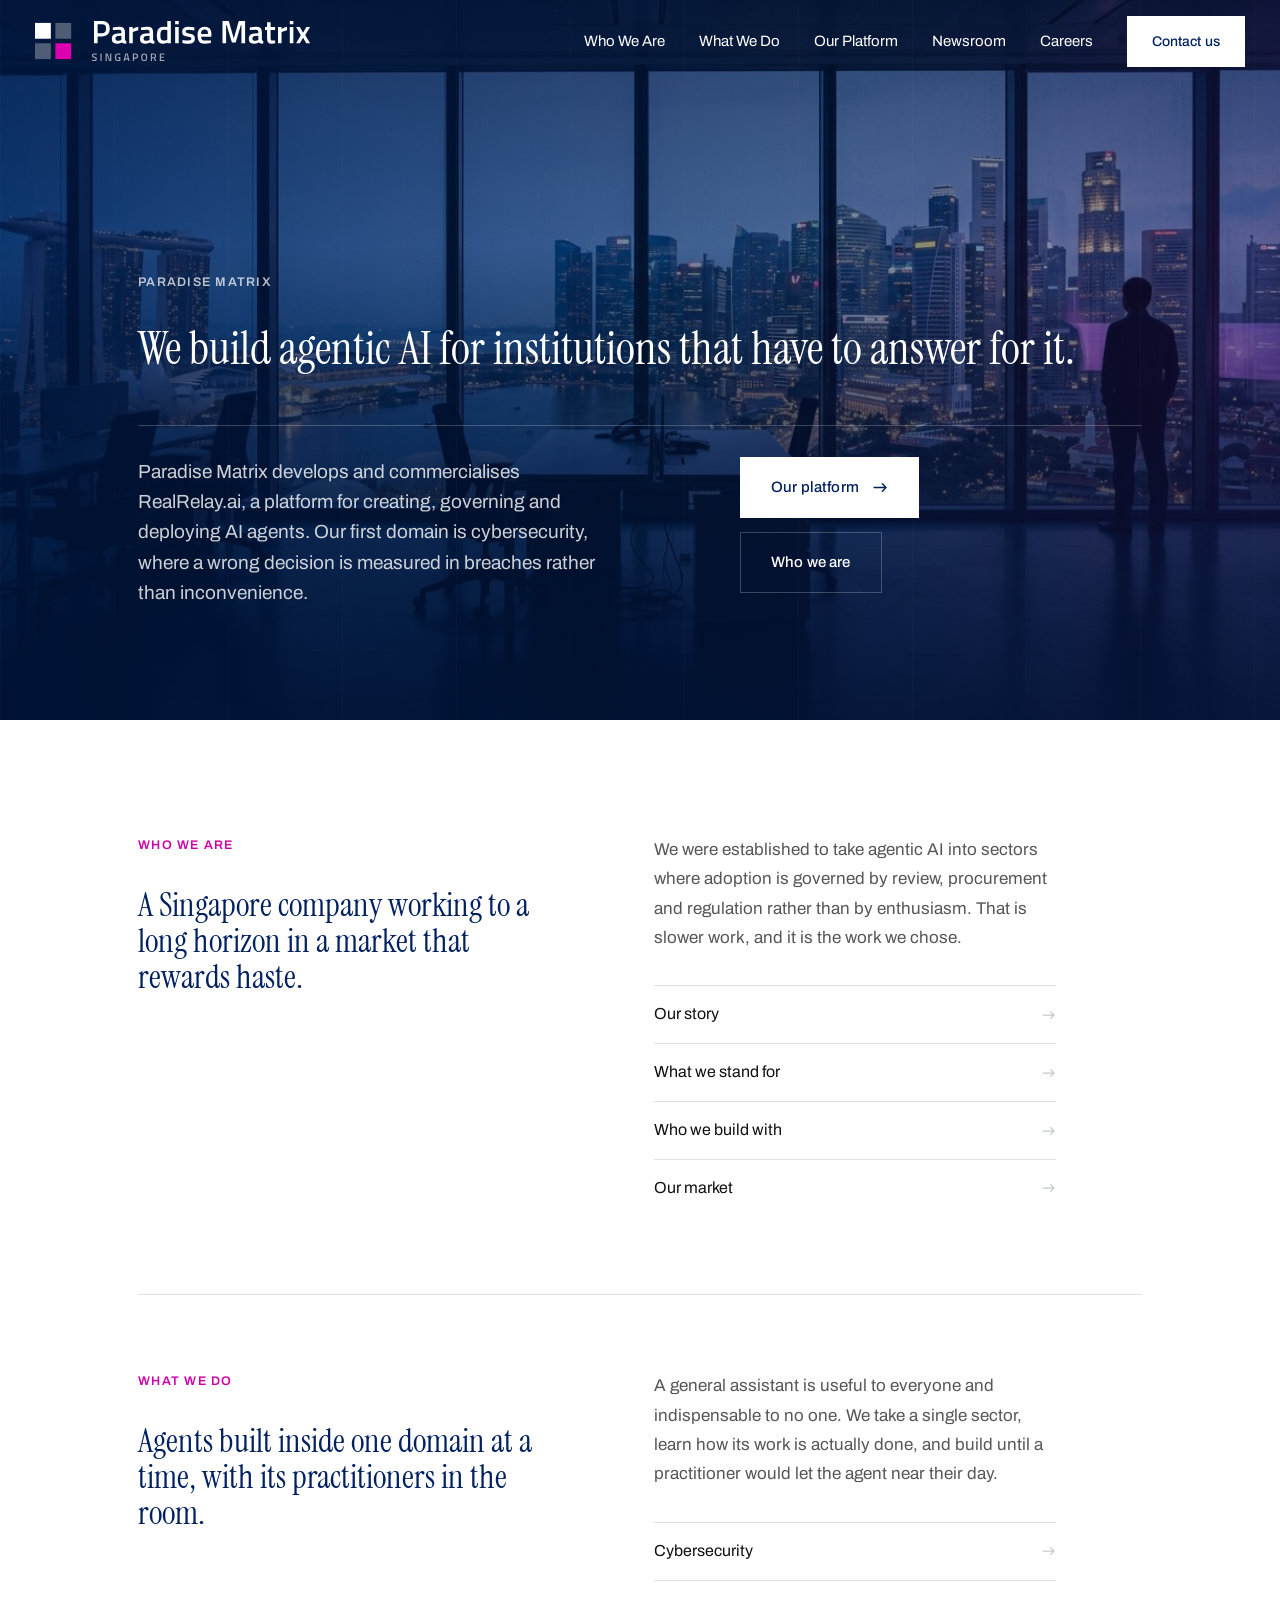
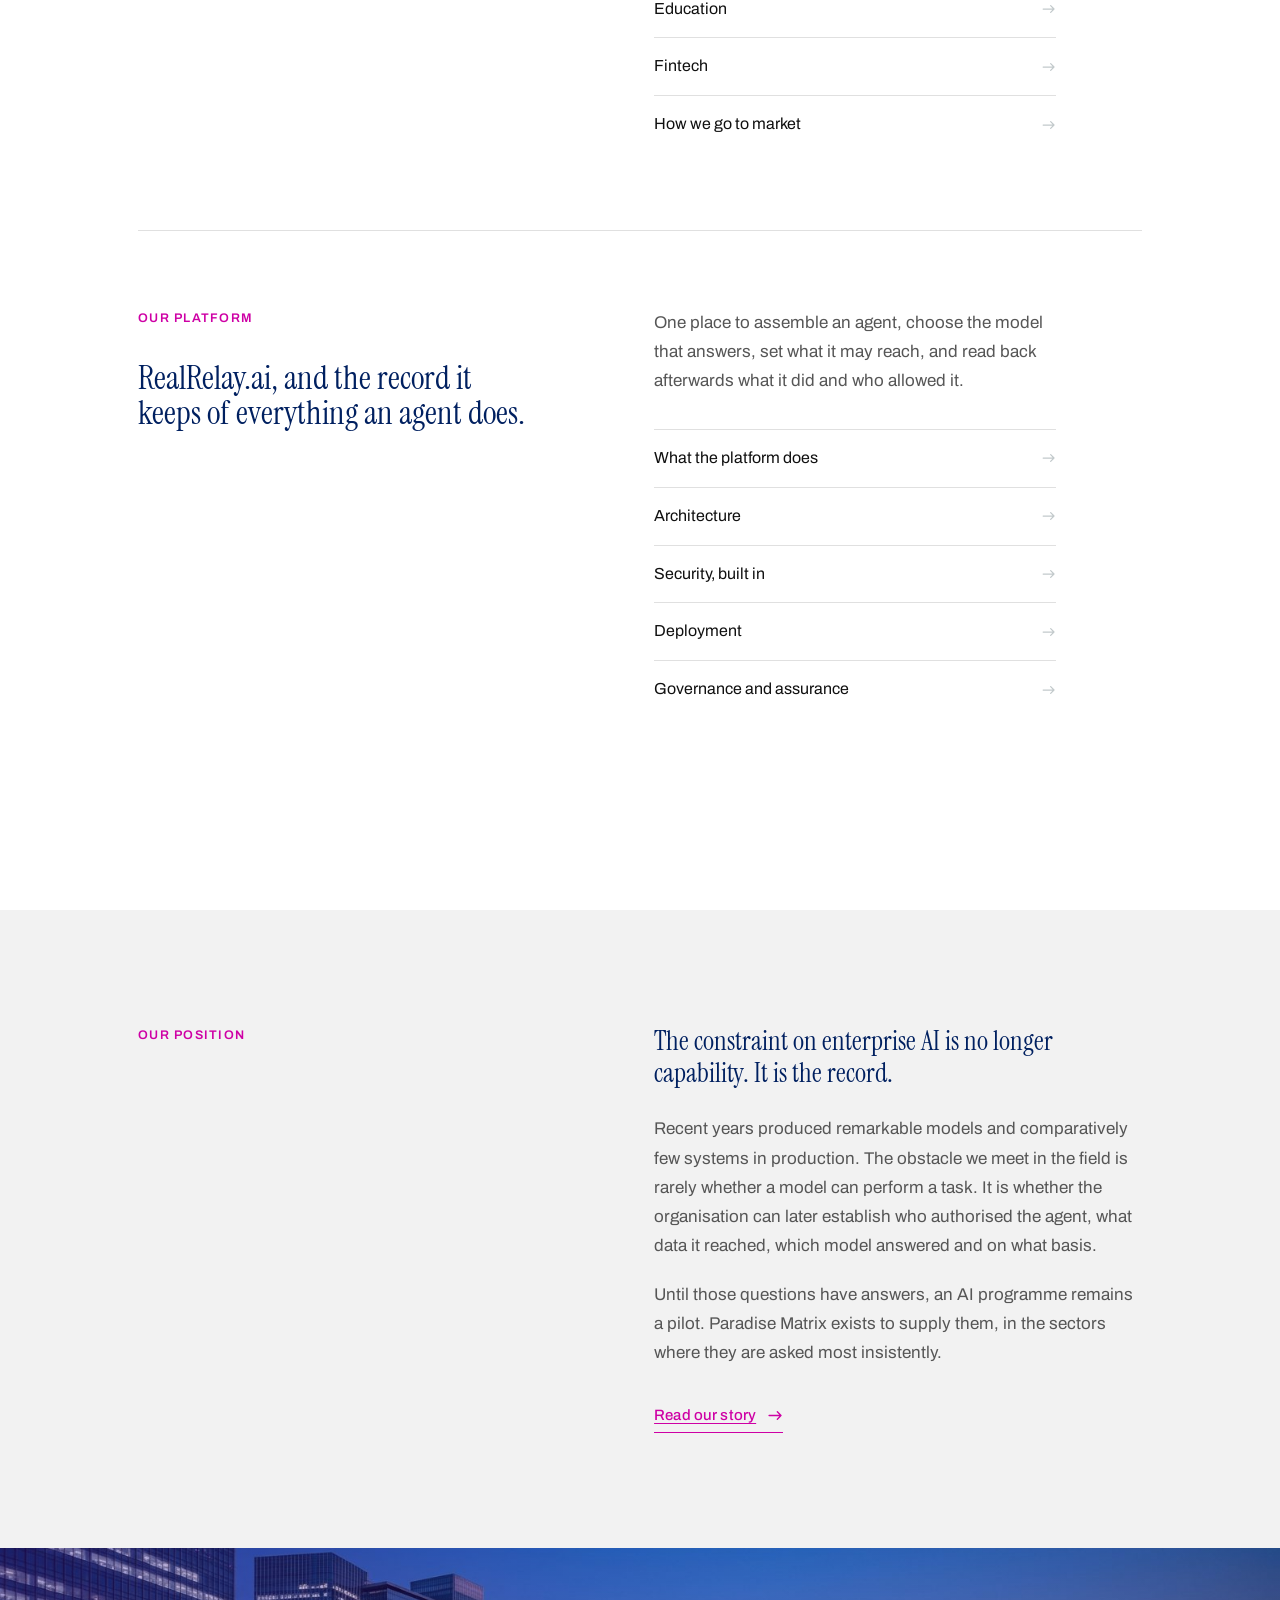
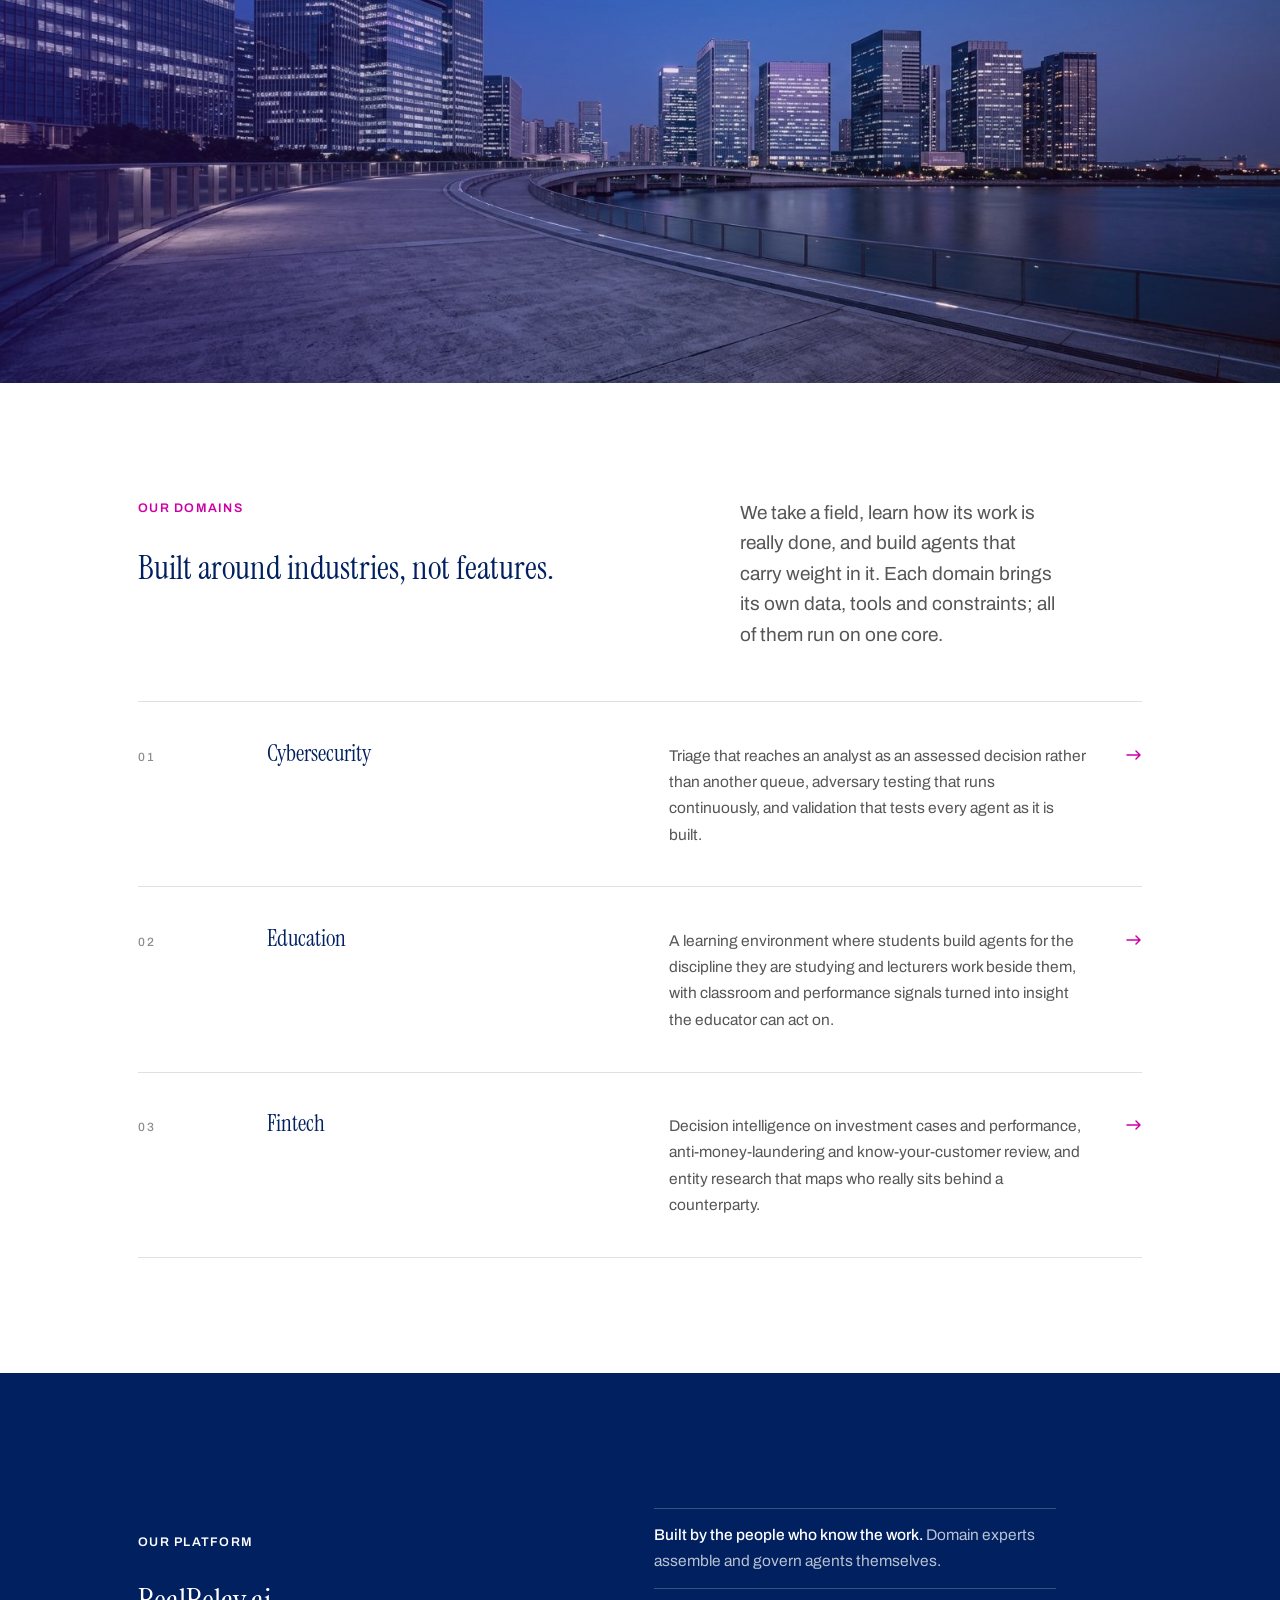
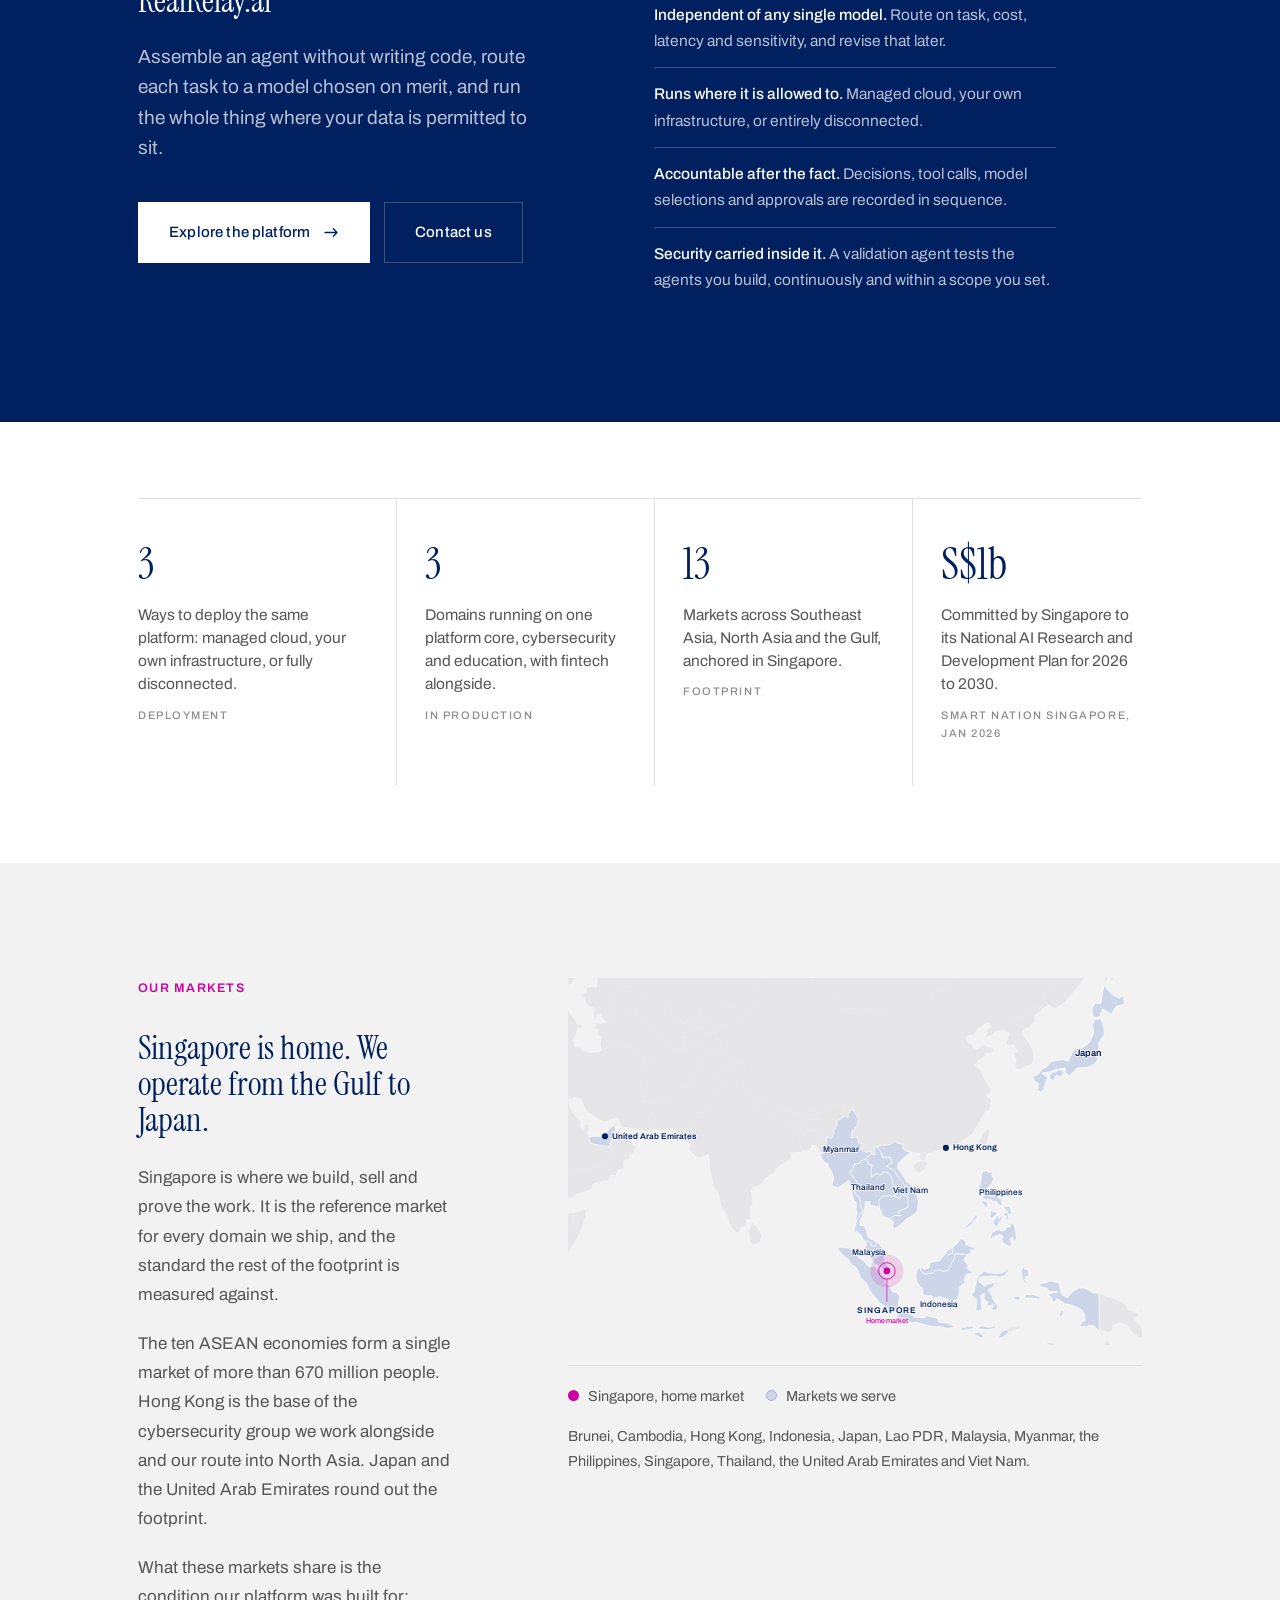
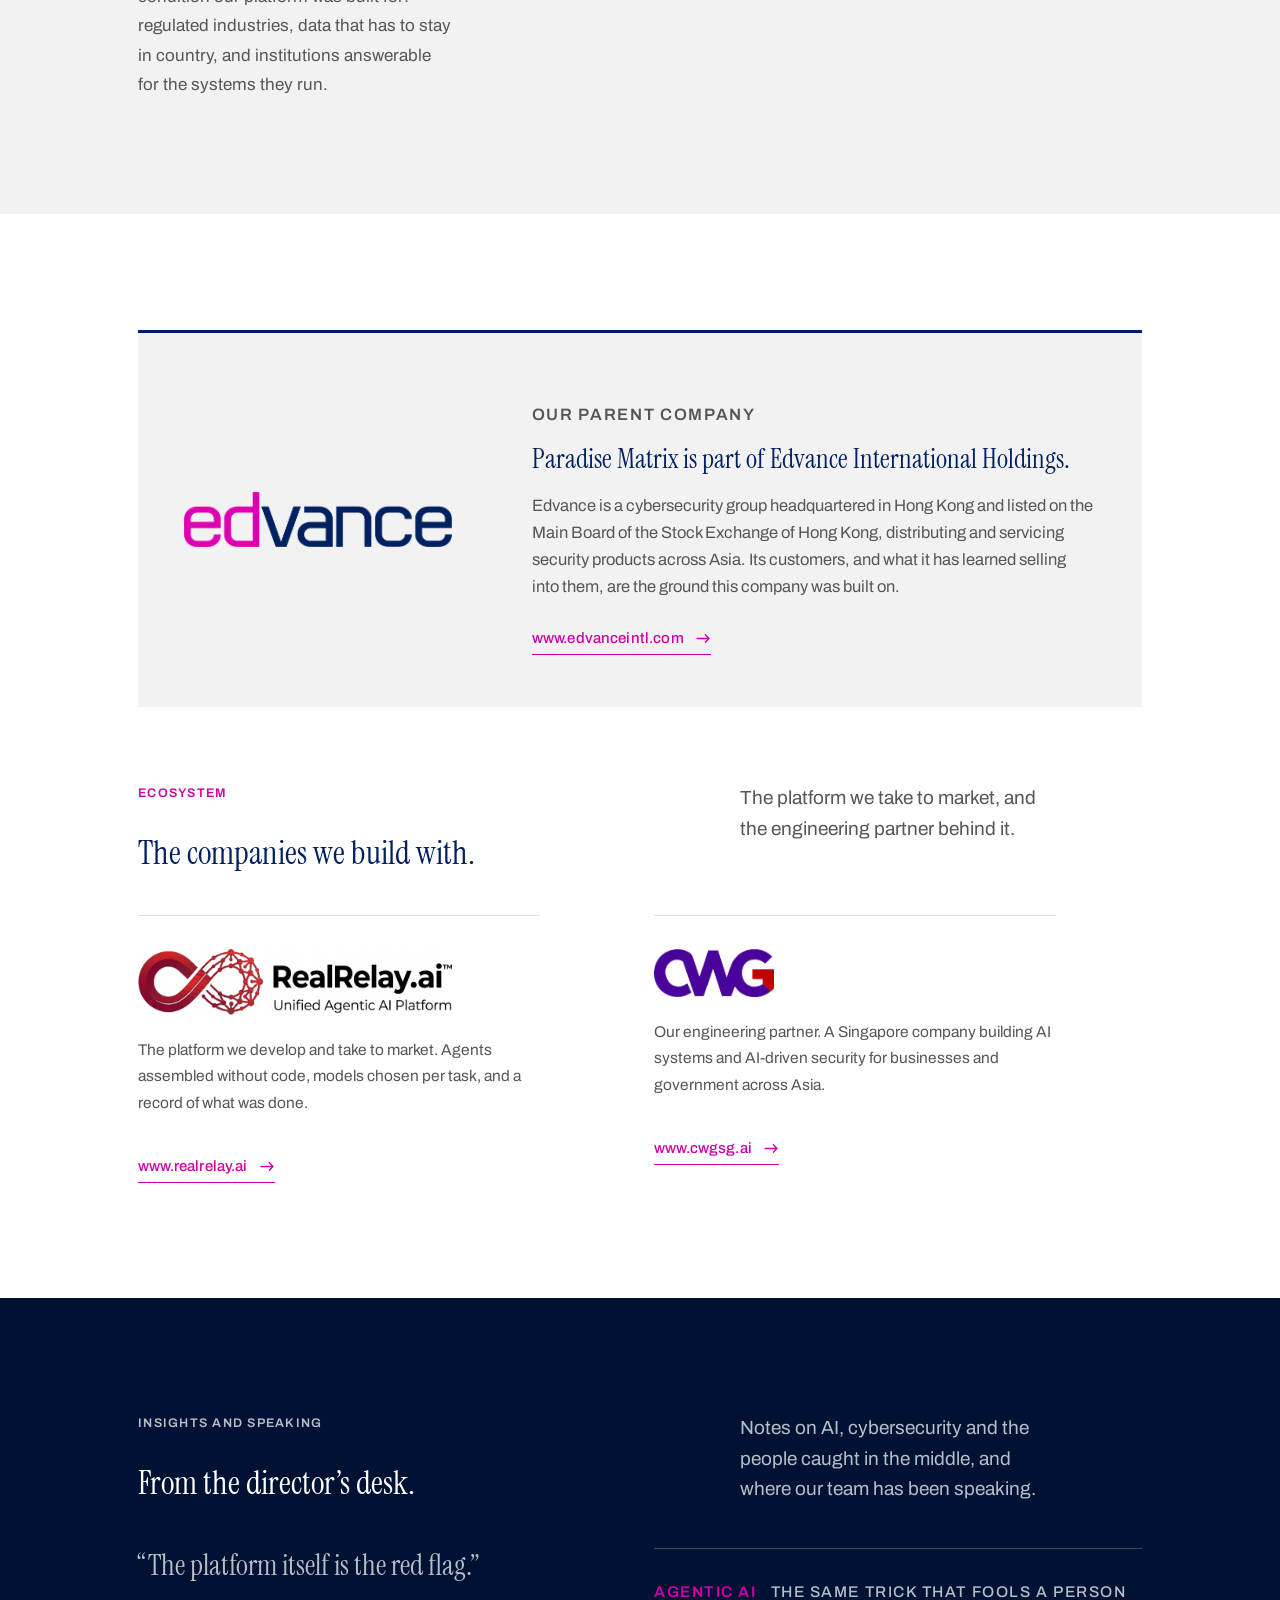
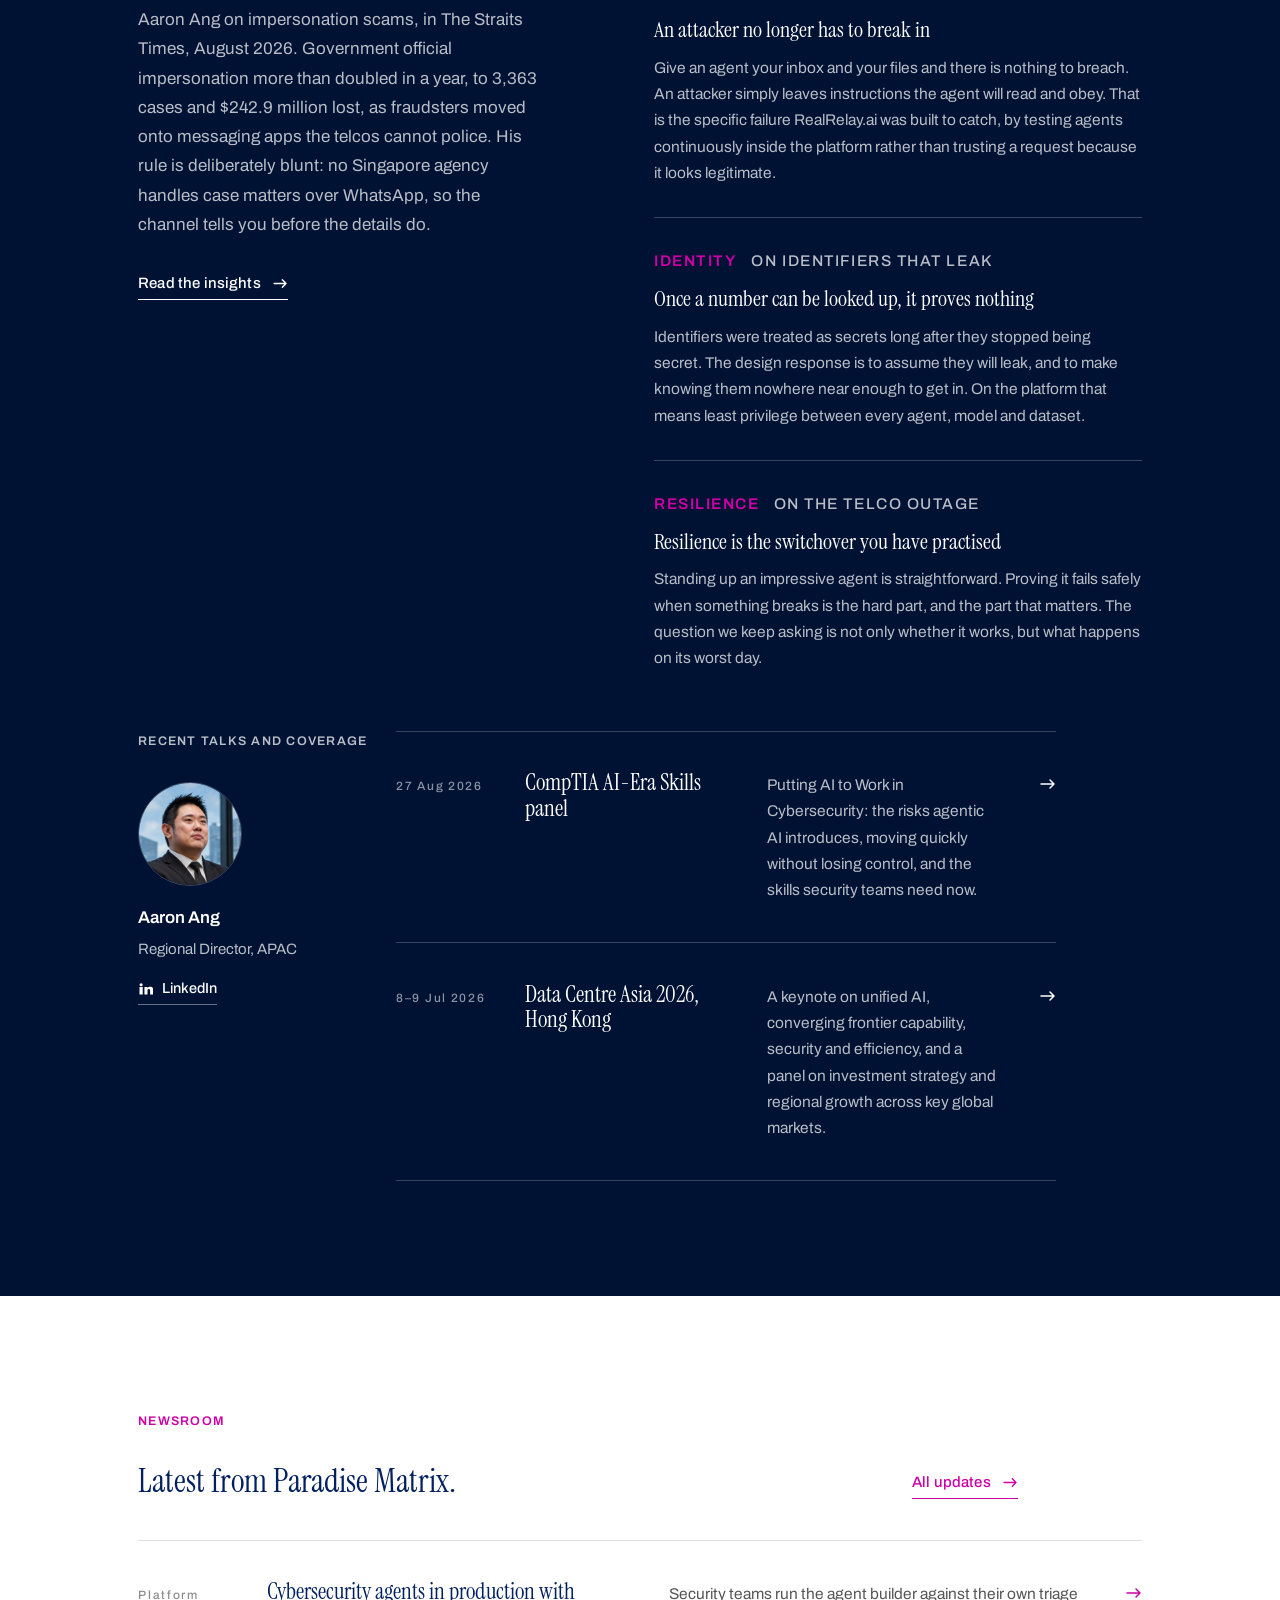
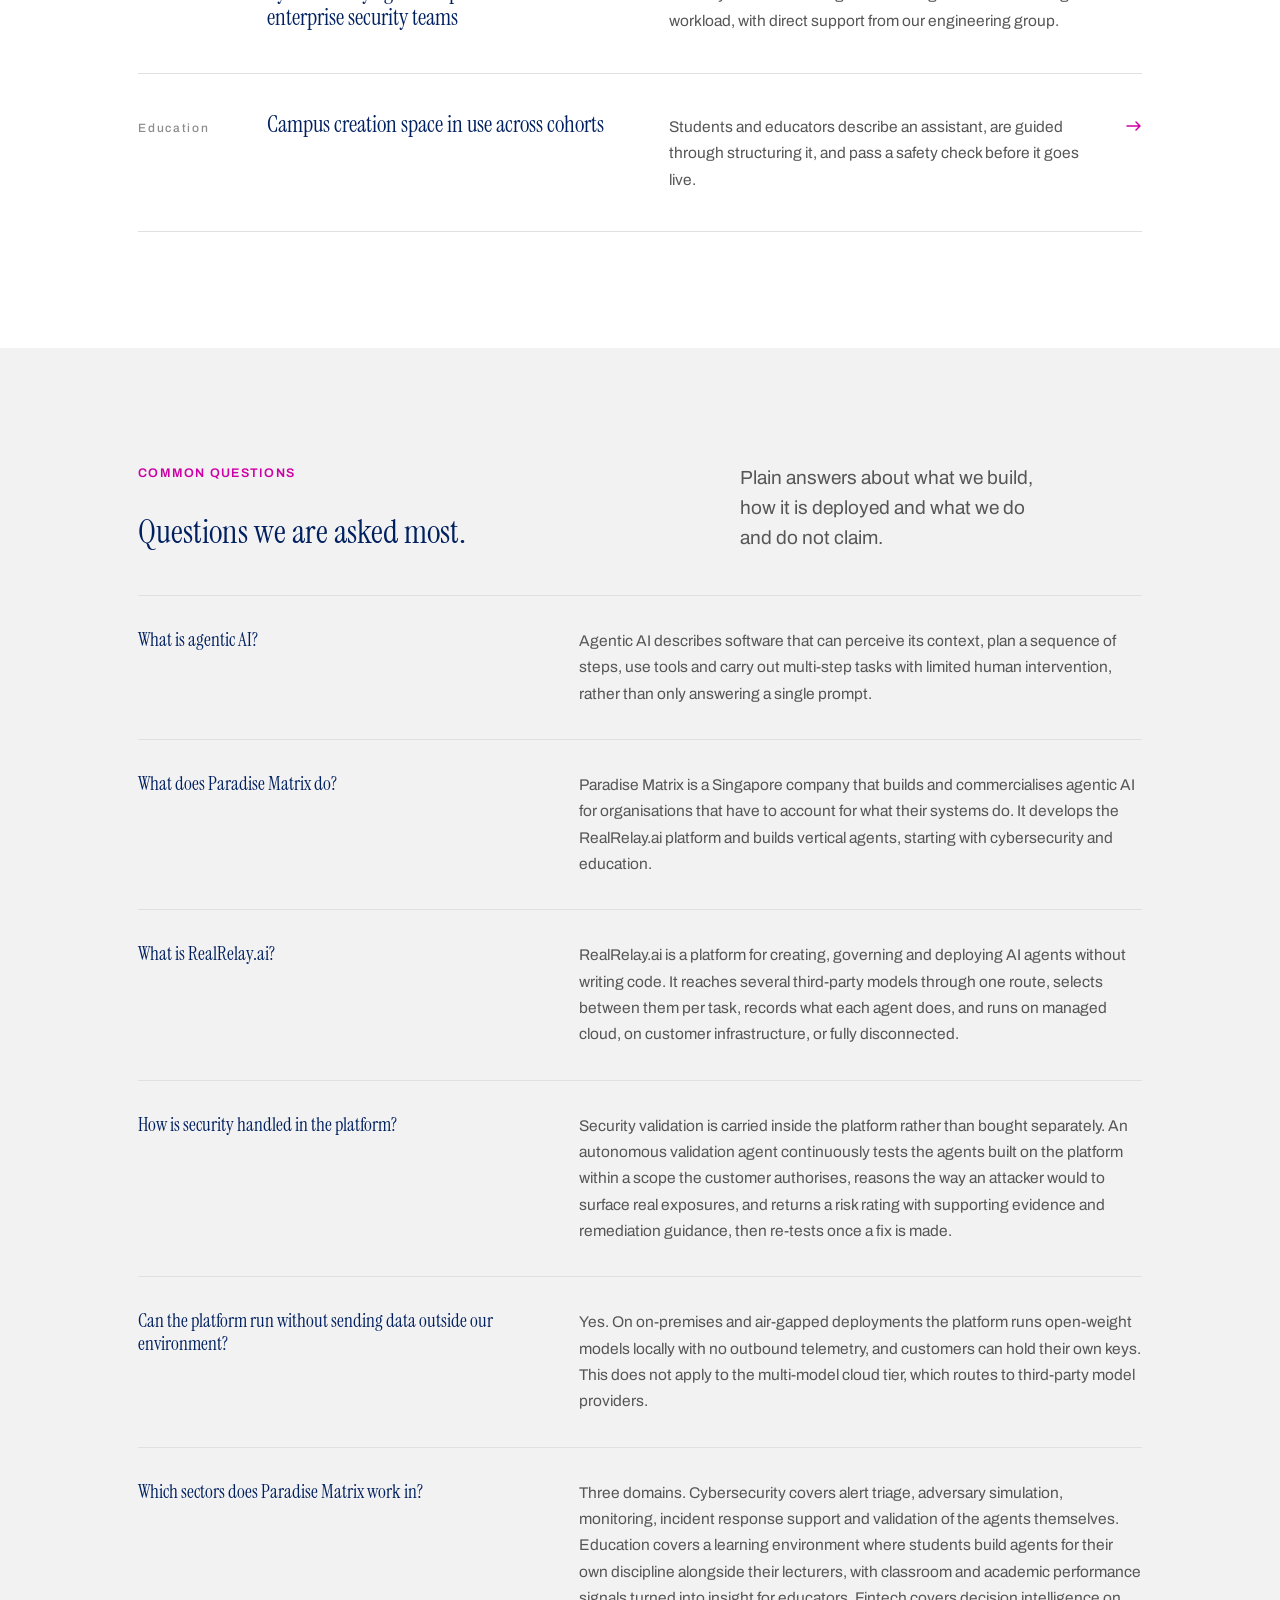
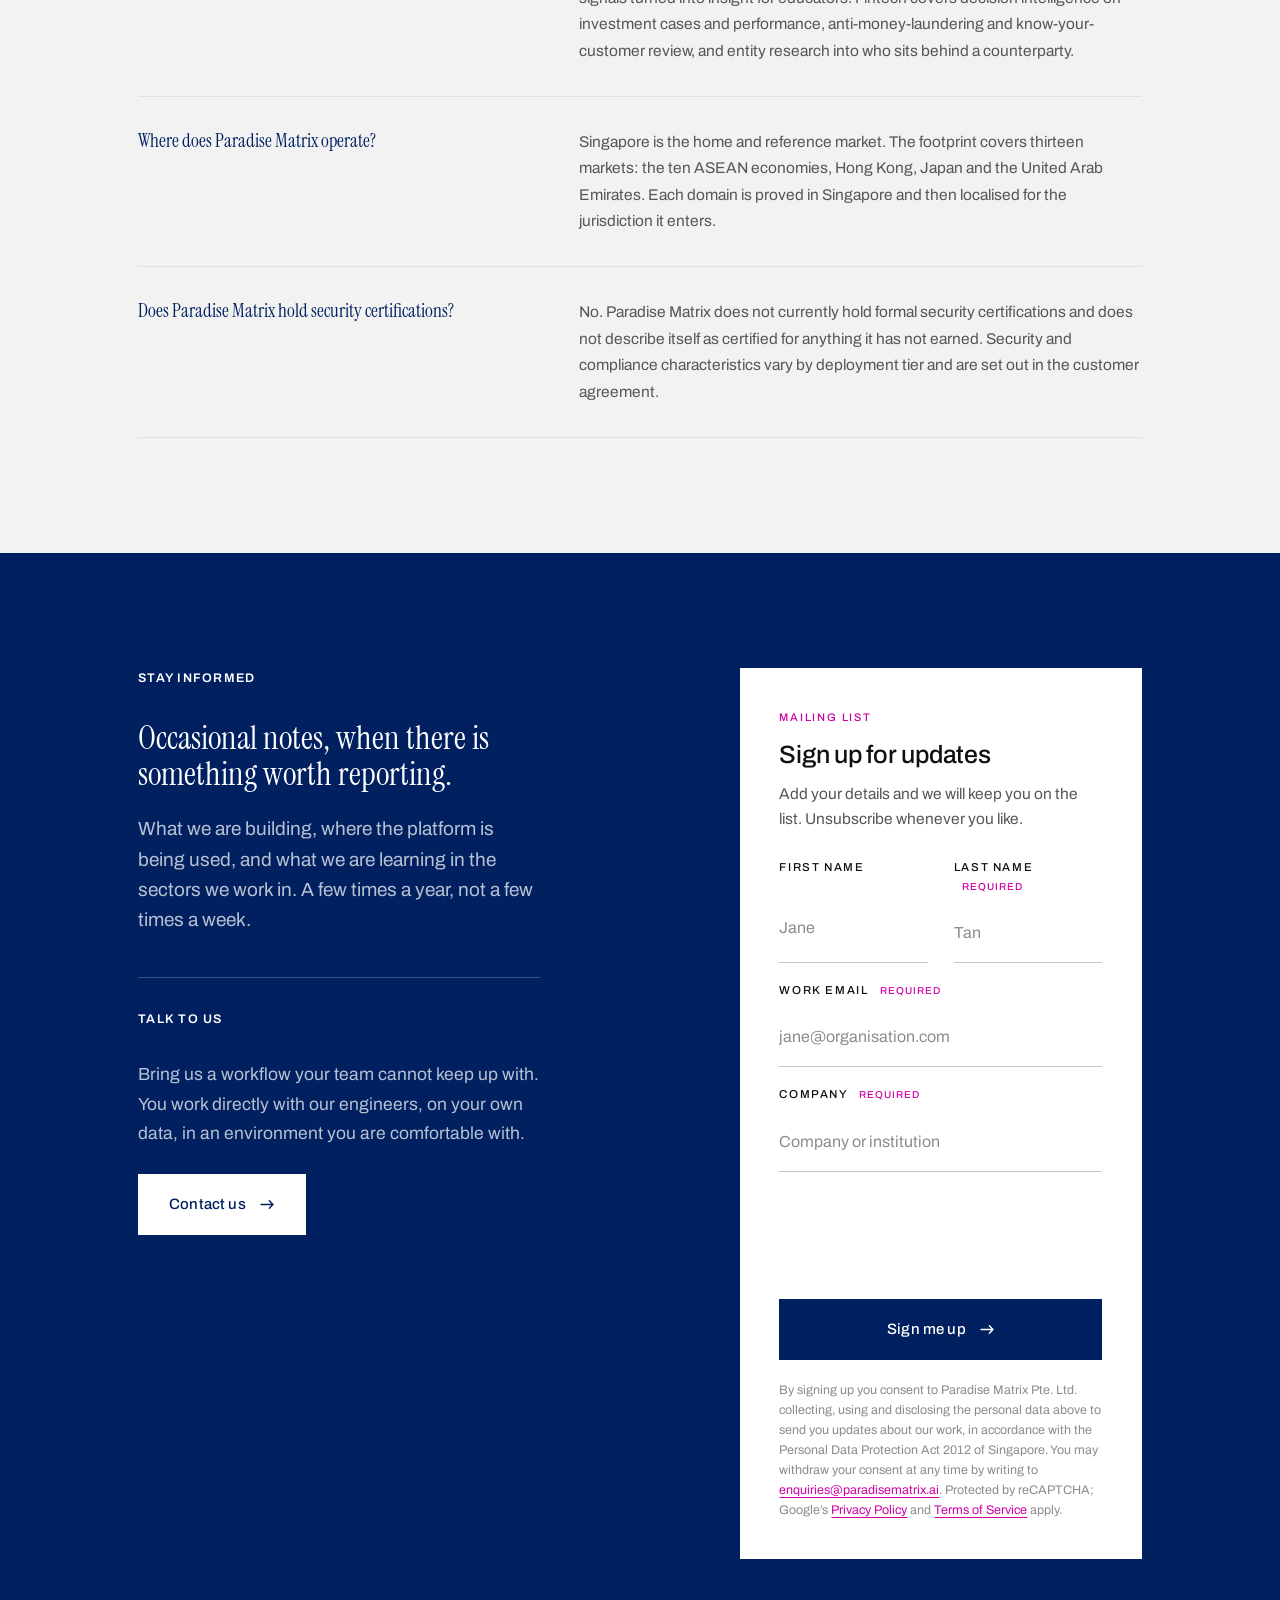
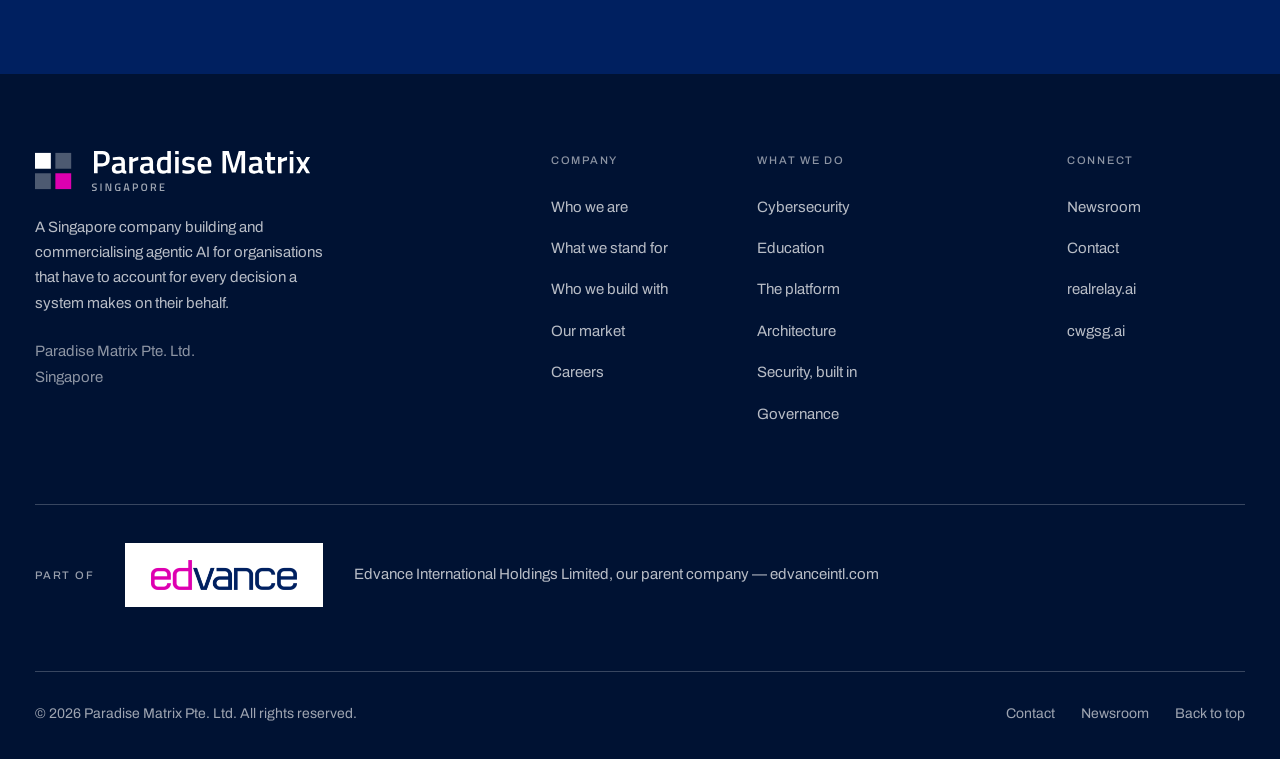
==== commit 90270e3f: "Give the parent company its own hierarchy Edvance sat as the third card in a row of three, which rea" ====
--- a/index.html
+++ b/index.html
@@ -545,36 +545,43 @@
       <div class="shell">
         <div class="g12">
           <div class="off1">
+
+            <div class="parent-band" data-reveal>
+              <div class="parent-band__plate">
+                <img src="assets/img/edvance-logo.png" alt="Edvance International Holdings Limited" width="583" height="120" loading="lazy">
+              </div>
+              <div class="parent-band__body">
+                <p class="label">Our parent company</p>
+                <h2 class="stmt stmt--md">Paradise Matrix is part of Edvance International Holdings.</h2>
+                <p>
+                  Edvance is a cybersecurity group headquartered in Hong Kong and listed on the Main Board of
+                  the Stock Exchange of Hong Kong, distributing and servicing security products across Asia.
+                  Its customers, and what it has learned selling into them, are the ground this company was
+                  built on.
+                </p>
+                <a class="arrowlink" href="https://www.edvanceintl.com" rel="noopener">www.edvanceintl.com <svg viewBox="0 0 16 12" fill="none" stroke="currentColor" stroke-width="1.5" stroke-linecap="round" stroke-linejoin="round" aria-hidden="true"><path d="M1 6h13M10 2l4 4-4 4"/></svg></a>
+              </div>
+            </div>
+
             <div class="g12" style="margin-bottom:clamp(30px,3.4vw,50px)">
               <div class="c-5" data-reveal>
                 <p class="label">Ecosystem</p>
                 <h2 class="stmt stmt--lg">The companies we build with.</h2>
               </div>
               <div class="c-4 start8" data-reveal data-reveal-delay="80">
-                <p class="lede">The platform itself, the engineering partner behind it, and the cybersecurity group we work alongside.</p>
+                <p class="lede">The platform we take to market, and the engineering partner behind it.</p>
               </div>
             </div>
             <div class="g12">
-              <div class="c-4 eco-item" data-reveal>
-                <span class="eco-item__logo"><img src="assets/img/realrelay-logo.png" alt="RealRelay.ai" width="800" height="168" loading="lazy"></span>
+              <div class="c-5 eco-item" data-reveal>
+                <span class="eco-item__logo eco-item__logo--rr"><img src="assets/img/realrelay-logo.png" alt="RealRelay.ai" width="800" height="168" loading="lazy"></span>
                 <p>The platform we develop and take to market. Agents assembled without code, models chosen per task, and a record of what was done.</p>
-                <a class="arrowlink" href="https://www.realrelay.ai" rel="noopener">www.realrelay.ai
-                  <svg viewBox="0 0 16 12" fill="none" stroke="currentColor" stroke-width="1.5" stroke-linecap="round" stroke-linejoin="round" aria-hidden="true"><path d="M1 6h13M10 2l4 4-4 4"/></svg>
-                </a>
-              </div>
-              <div class="c-4 eco-item" data-reveal data-reveal-delay="80">
-                <span class="eco-item__logo"><img src="assets/img/cwg-logo.png" alt="CWG Innovations" width="551" height="220" loading="lazy"></span>
+                <a class="arrowlink" href="https://www.realrelay.ai" rel="noopener">www.realrelay.ai <svg viewBox="0 0 16 12" fill="none" stroke="currentColor" stroke-width="1.5" stroke-linecap="round" stroke-linejoin="round" aria-hidden="true"><path d="M1 6h13M10 2l4 4-4 4"/></svg></a>
+              </div>
+              <div class="c-5 start7 eco-item" data-reveal data-reveal-delay="80">
+                <span class="eco-item__logo eco-item__logo--cwg"><img src="assets/img/cwg-logo.png" alt="CWG Innovations" width="551" height="220" loading="lazy"></span>
                 <p>Our engineering partner. A Singapore company building AI systems and AI-driven security for businesses and government across Asia.</p>
-                <a class="arrowlink" href="https://www.cwgsg.ai" rel="noopener">www.cwgsg.ai
-                  <svg viewBox="0 0 16 12" fill="none" stroke="currentColor" stroke-width="1.5" stroke-linecap="round" stroke-linejoin="round" aria-hidden="true"><path d="M1 6h13M10 2l4 4-4 4"/></svg>
-                </a>
-              </div>
-              <div class="c-4 eco-item" data-reveal data-reveal-delay="160">
-                <span class="eco-item__logo"><img src="assets/img/edvance-logo.png" alt="Edvance International Holdings Limited" width="583" height="120" loading="lazy"></span>
-                <p>Our parent company. A cybersecurity group headquartered in Hong Kong and listed on the Main Board of the Stock Exchange of Hong Kong, distributing and servicing security products across Asia.</p>
-                <a class="arrowlink" href="https://www.edvanceintl.com" rel="noopener">www.edvanceintl.com
-                  <svg viewBox="0 0 16 12" fill="none" stroke="currentColor" stroke-width="1.5" stroke-linecap="round" stroke-linejoin="round" aria-hidden="true"><path d="M1 6h13M10 2l4 4-4 4"/></svg>
-                </a>
+                <a class="arrowlink" href="https://www.cwgsg.ai" rel="noopener">www.cwgsg.ai <svg viewBox="0 0 16 12" fill="none" stroke="currentColor" stroke-width="1.5" stroke-linecap="round" stroke-linejoin="round" aria-hidden="true"><path d="M1 6h13M10 2l4 4-4 4"/></svg></a>
               </div>
             </div>
           </div>
@@ -876,7 +883,7 @@
             Singapore
           </address>
         </div>
-        <div class="c-3 start7 footer-col">
+        <div class="c-2 start6 footer-col">
           <h2 class="footer-h">Company</h2>
           <ul>
             <li><a href="who-we-are.html">Who we are</a></li>
@@ -886,7 +893,7 @@
             <li><a href="careers.html">Careers</a></li>
           </ul>
         </div>
-        <div class="c-3 footer-col">
+        <div class="c-3 start8 footer-col">
           <h2 class="footer-h">What we do</h2>
           <ul>
             <li><a href="what-we-do.html#cybersecurity">Cybersecurity</a></li>
@@ -897,16 +904,22 @@
             <li><a href="realrelay.html#governance">Governance</a></li>
           </ul>
         </div>
-        <div class="c-2 footer-col">
+        <div class="c-2 start11 footer-col">
           <h2 class="footer-h">Connect</h2>
           <ul>
             <li><a href="newsroom.html">Newsroom</a></li>
             <li><a href="contact.html">Contact</a></li>
             <li><a href="https://www.realrelay.ai" rel="noopener">realrelay.ai</a></li>
             <li><a href="https://www.cwgsg.ai" rel="noopener">cwgsg.ai</a></li>
-            <li><a href="https://www.edvanceintl.com" rel="noopener">edvanceintl.com</a></li>
           </ul>
         </div>
+      </div>
+      <div class="footer-parent">
+        <p class="footer-parent__t">Part of</p>
+        <span class="footer-parent__plate">
+          <img src="assets/img/edvance-logo.png" alt="Edvance International Holdings Limited" width="583" height="120" loading="lazy">
+        </span>
+        <a class="footer-parent__link" href="https://www.edvanceintl.com" rel="noopener">Edvance International Holdings Limited, our parent company &mdash; edvanceintl.com</a>
       </div>
       <div class="footer-bottom">
         <p>&copy; <span data-year>2026</span> Paradise Matrix Pte. Ltd. All rights reserved.</p>
--- a/assets/css/site.css
+++ b/assets/css/site.css
@@ -125,13 +125,15 @@
 .c-3   { grid-column-end: span 3; }
 .c-2   { grid-column-end: span 2; }
 .start2  { grid-column-start: 2; }
+.start6  { grid-column-start: 6; }
 .start7  { grid-column-start: 7; }
 .start8  { grid-column-start: 8; }
 .start10 { grid-column-start: 10; }
+.start11 { grid-column-start: 11; }
 
 @media (max-width: 1024px) {
   .off1 { grid-column-start: 1; grid-column-end: span 12; }
-  .start2, .start7, .start8, .start10 { grid-column-start: auto; }
+  .start2, .start6, .start7, .start8, .start10, .start11 { grid-column-start: auto; }
   .c-5, .c-6, .c-7, .c-8, .c-10 { grid-column-end: span 12; }
   .c-2, .c-3, .c-4 { grid-column-end: span 6; }
 }
@@ -1160,3 +1162,74 @@
 @media (max-width: 900px) {
   .sub-card { margin-top: 2.4rem; }
 }
+
+/* ==========================================================================
+   Parentage — Edvance is the parent company, not one of the partners, so it
+   gets its own band above the peer grid rather than a card inside it.
+   ========================================================================== */
+
+.parent-band {
+  display: grid;
+  grid-template-columns: minmax(190px, 290px) 1fr;
+  gap: clamp(30px, 4.5vw, 72px);
+  align-items: center;
+  padding: clamp(34px, 4vw, 58px) clamp(30px, 3.6vw, 54px);
+  background: var(--offwhite);
+  border-top: 3px solid var(--deep);
+  margin-bottom: clamp(48px, 6vw, 88px);
+}
+.bg-offwhite .parent-band { background: var(--white); }
+
+.parent-band__plate { display: flex; align-items: center; }
+.parent-band__plate img { width: 100%; max-width: 268px; height: auto; display: block; }
+
+.parent-band__body .label { margin-bottom: 14px; }
+.parent-band__body p { font-size: 16.5px; line-height: 1.65; color: var(--grey); margin-top: 1.1rem; }
+.parent-band__body .arrowlink { margin-top: 1.6rem; }
+.parent-band__body p:last-of-type { margin-bottom: 0; }
+
+@media (max-width: 820px) {
+  .parent-band { grid-template-columns: 1fr; gap: 26px; }
+  .parent-band__plate { justify-self: start; max-width: 260px; }
+}
+
+/* Endorsement strip in the footer. The Edvance mark is navy and magenta on
+   transparent, so on the deep ground it sits on a light plate rather than
+   being recoloured. */
+.footer-parent {
+  display: flex;
+  align-items: center;
+  gap: clamp(18px, 2.4vw, 34px);
+  flex-wrap: wrap;
+  margin-top: clamp(44px, 5vw, 70px);
+  padding-top: clamp(26px, 3vw, 38px);
+  border-top: 1px solid var(--on-deep-rule);
+}
+.footer-parent__t {
+  font-size: 11px;
+  font-weight: 500;
+  letter-spacing: .16em;
+  text-transform: uppercase;
+  color: rgba(255,255,255,.6);
+  margin: 0;
+}
+.footer-parent__plate {
+  background: #fff;
+  padding: 17px 26px;
+  display: inline-flex;
+  align-items: center;
+}
+.footer-parent__plate img { height: 30px; width: auto; display: block; }
+.site-footer .footer-parent__link { color: rgba(255,255,255,.72); font-size: 15px; }
+.site-footer .footer-parent__link:hover { color: #fff; }
+@media (max-width: 620px) {
+  .footer-parent { gap: 16px; }
+  .footer-parent__plate img { height: 22px; }
+}
+
+/* Partner logos are matched on the size their wordmark reads at, not on the
+   height of the file: RealRelay's includes a symbol and a tagline, so an equal
+   box would leave its name half the size of the others. */
+.eco-item__logo--rr { height: 66px; }
+.eco-item__logo--cwg { height: 48px; }
+
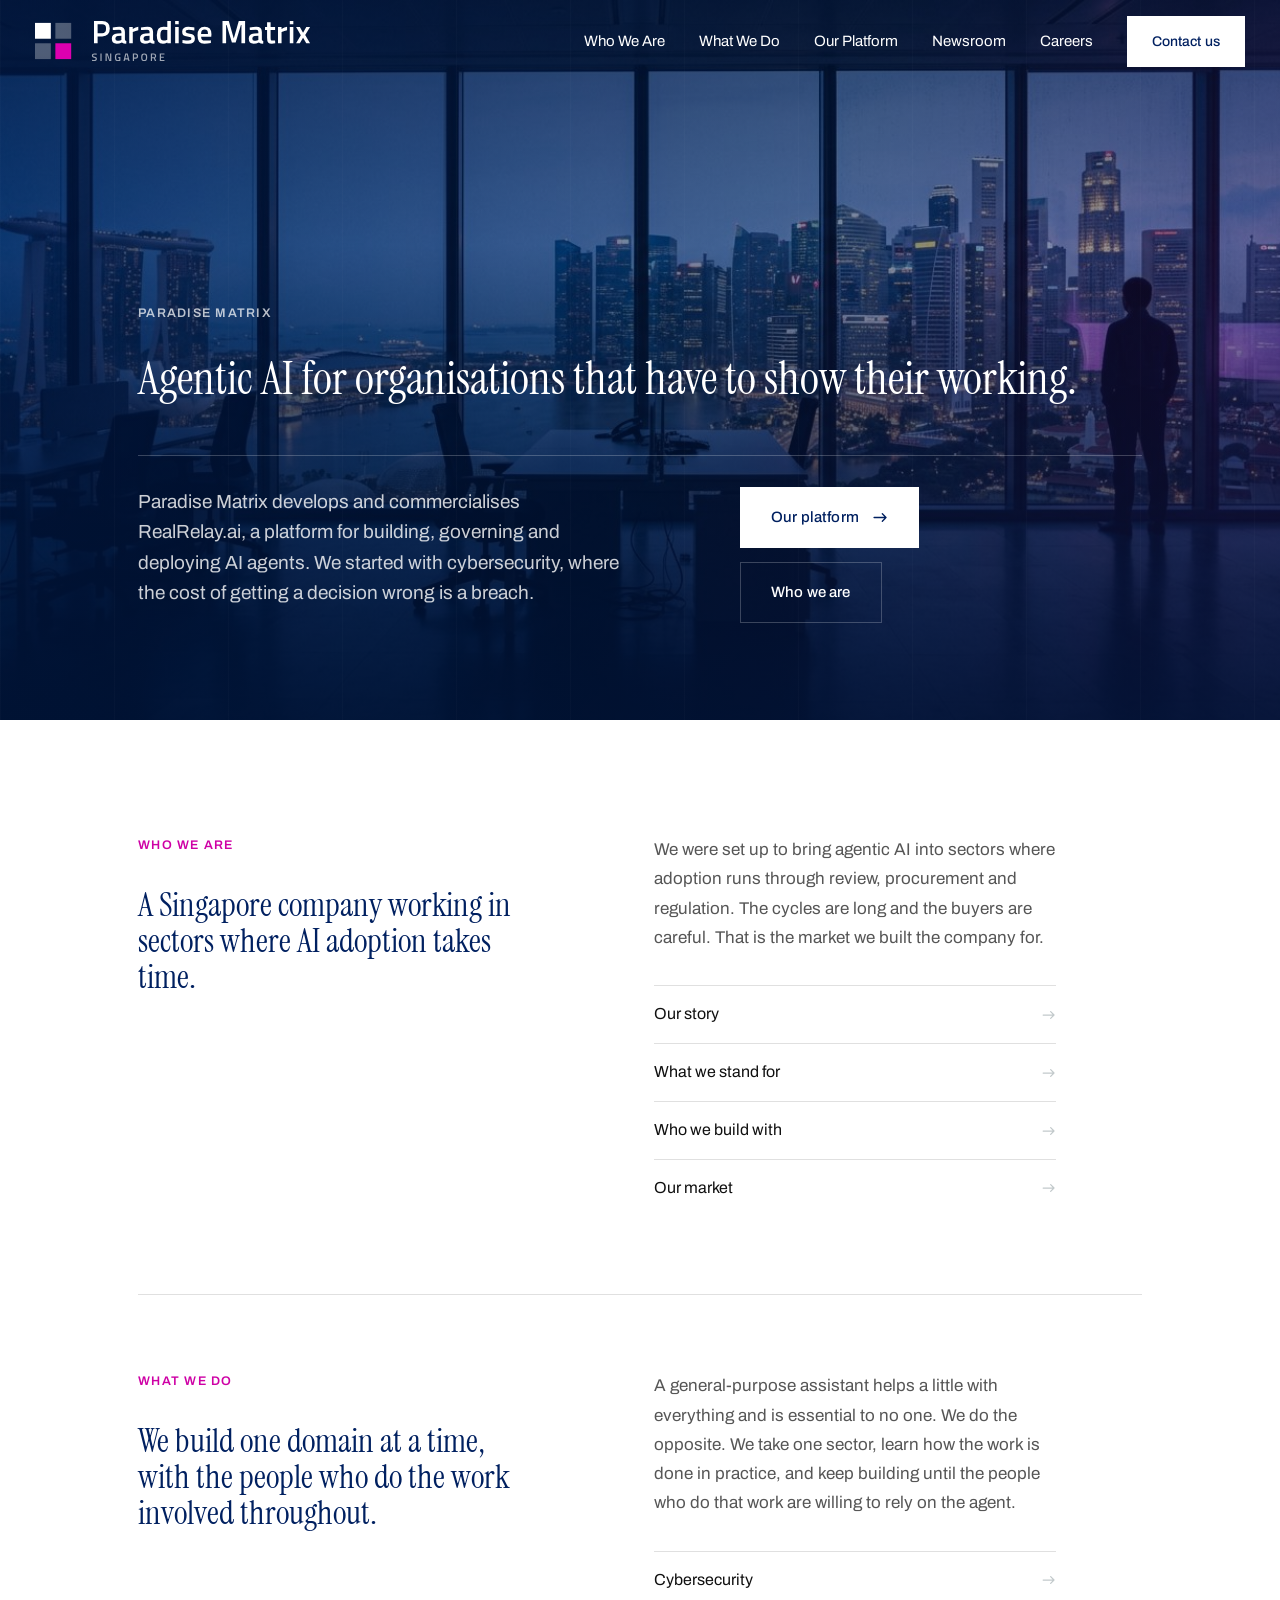
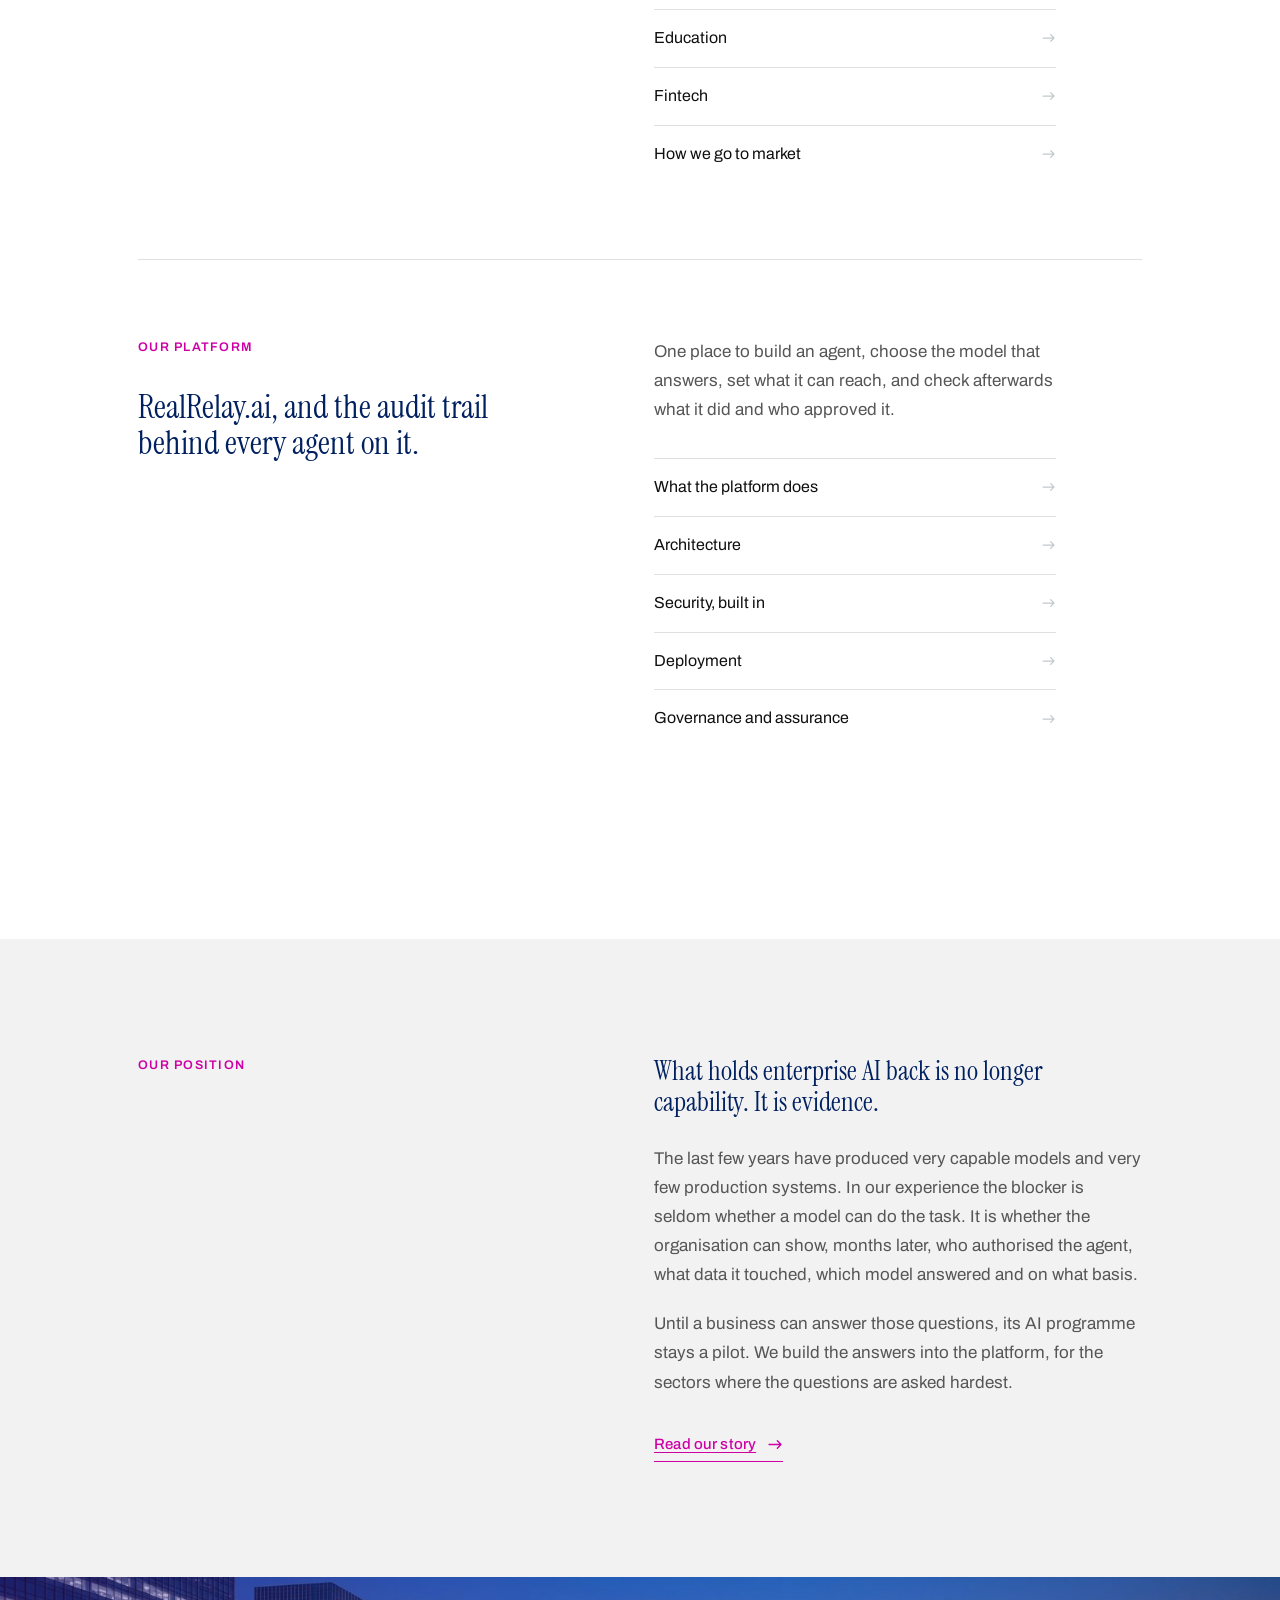
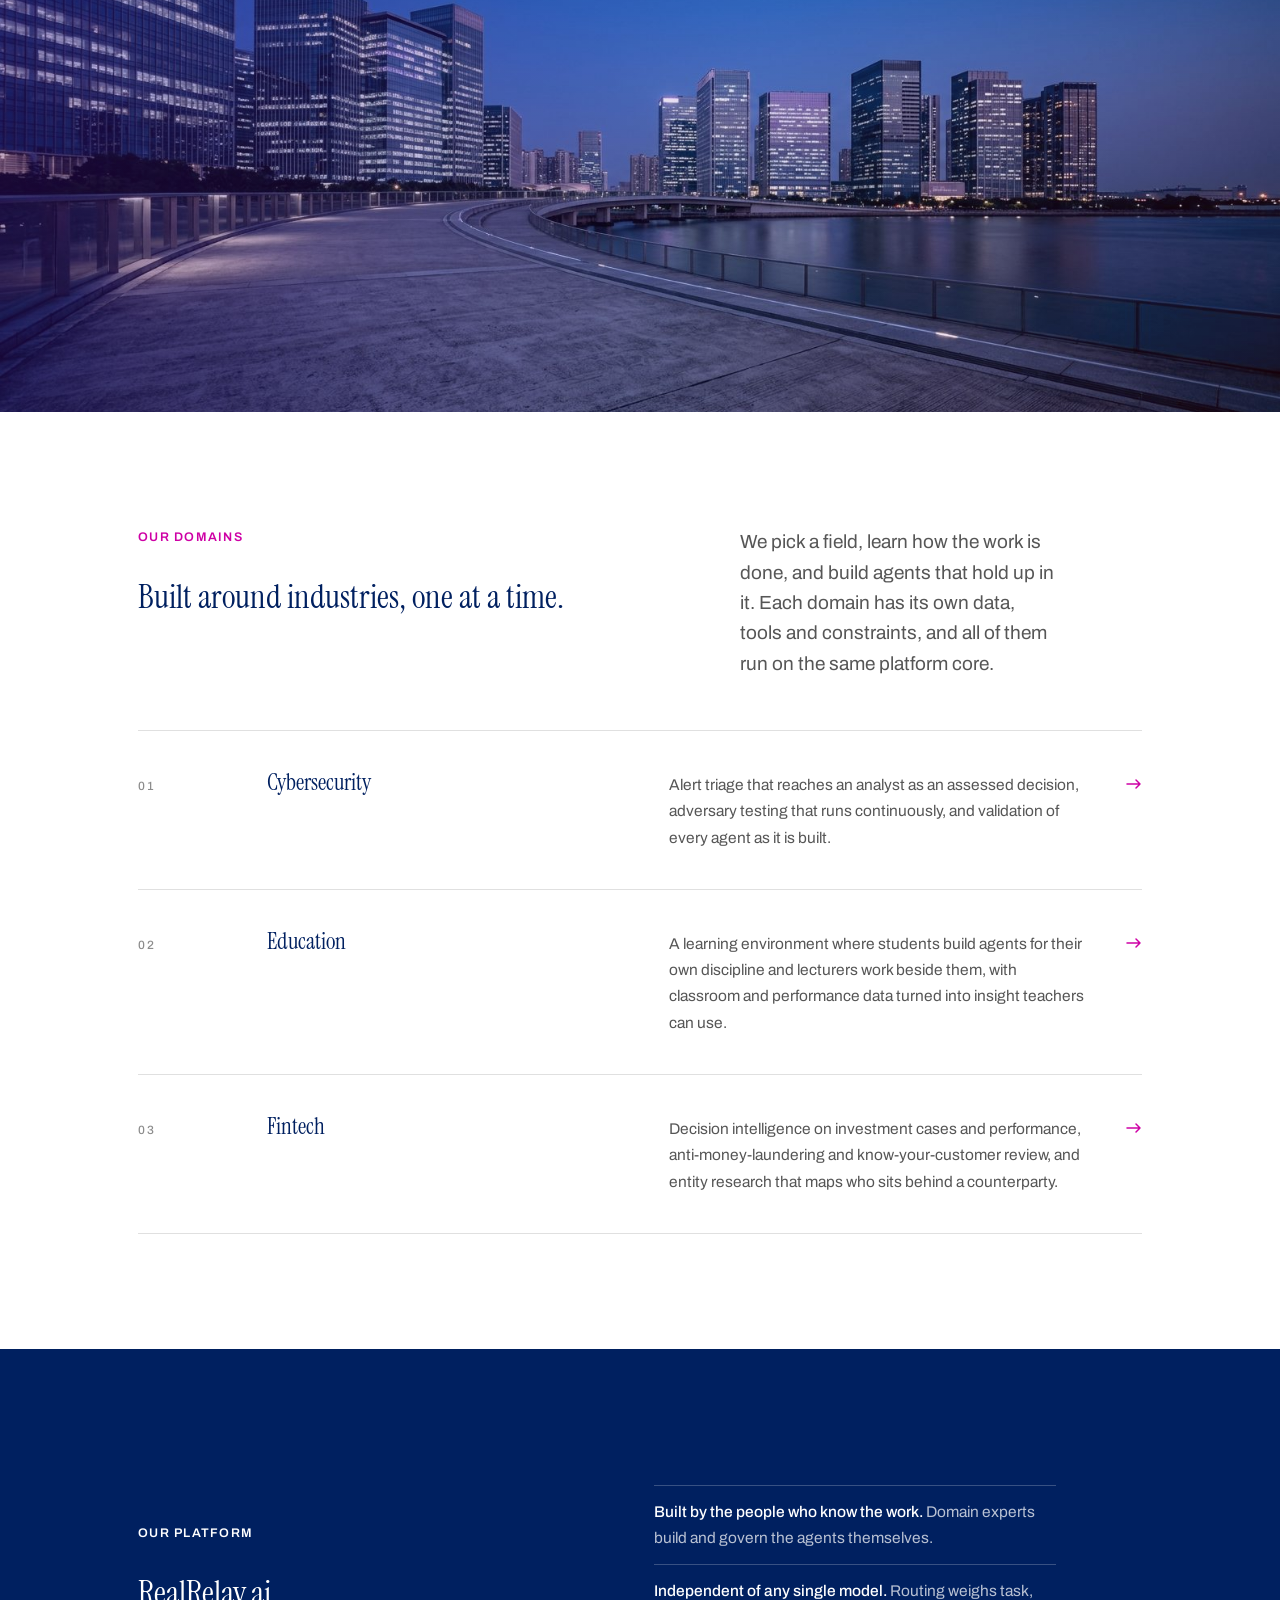
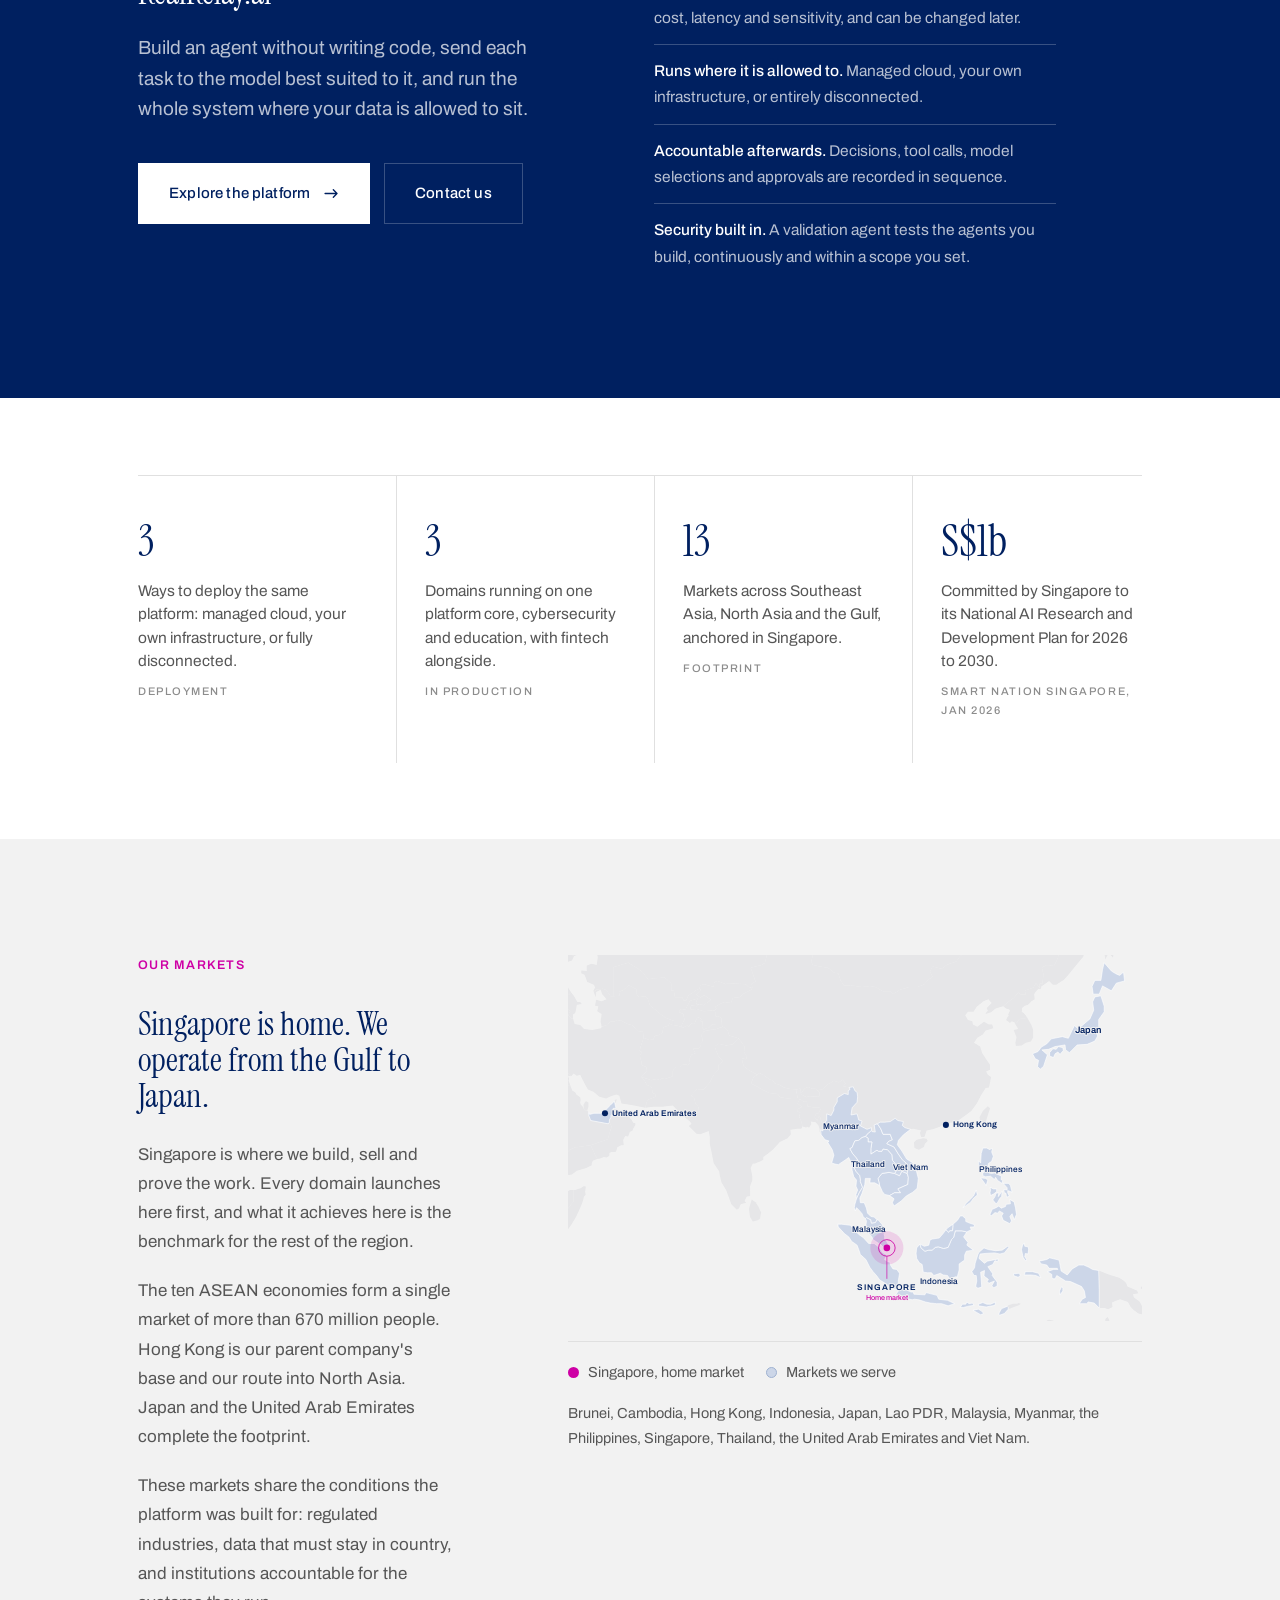
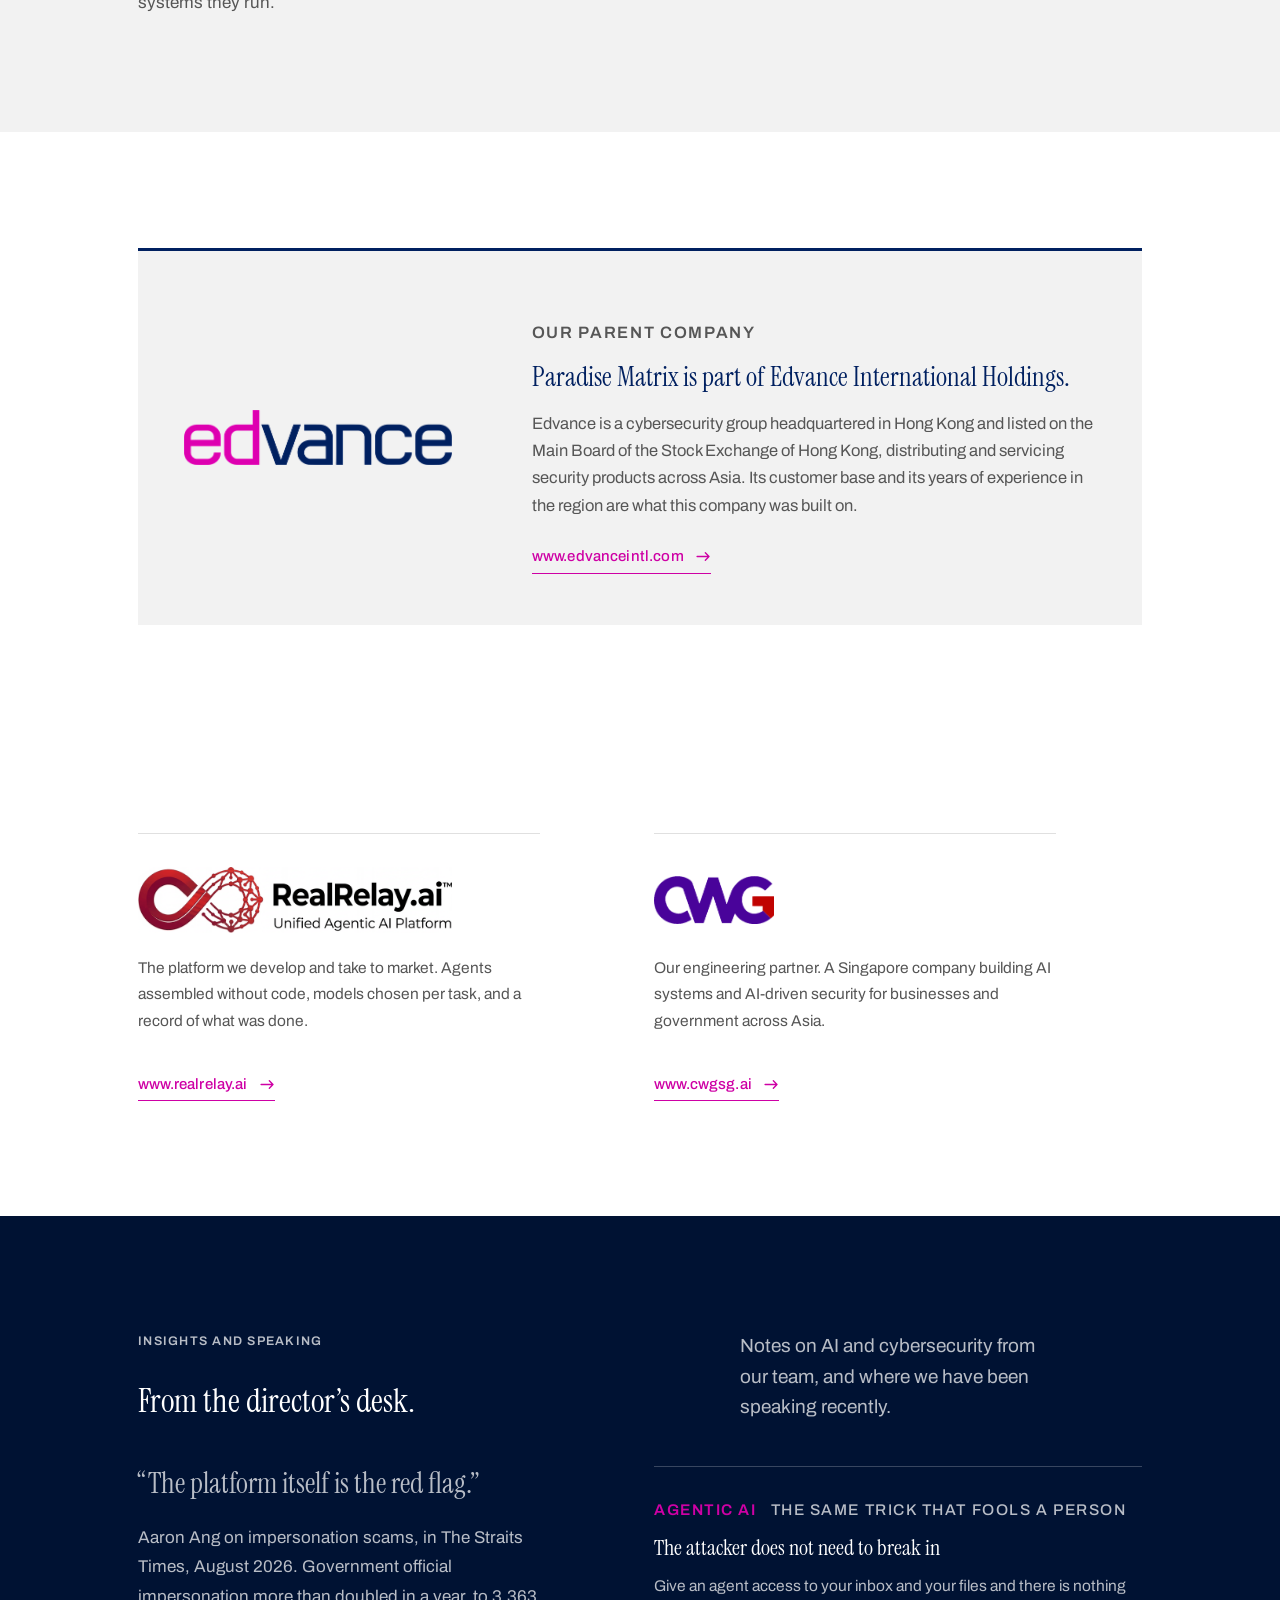
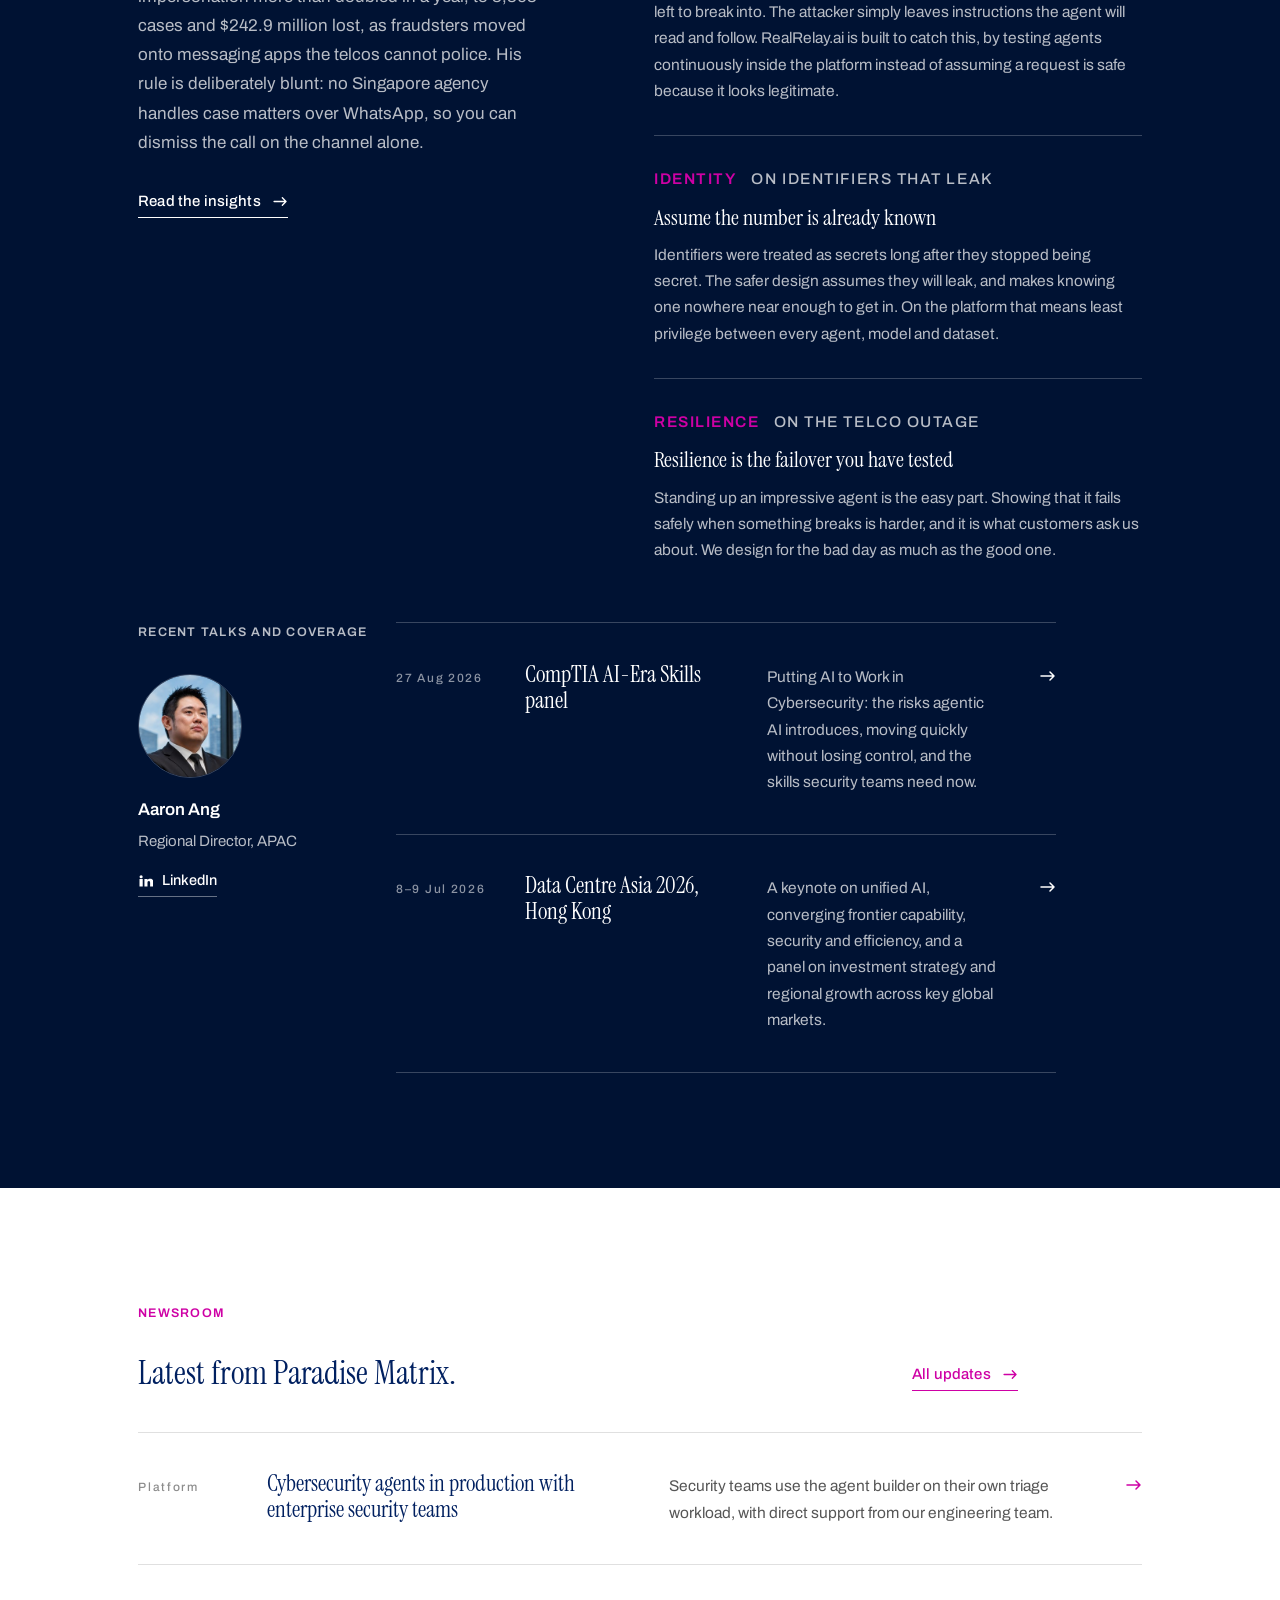
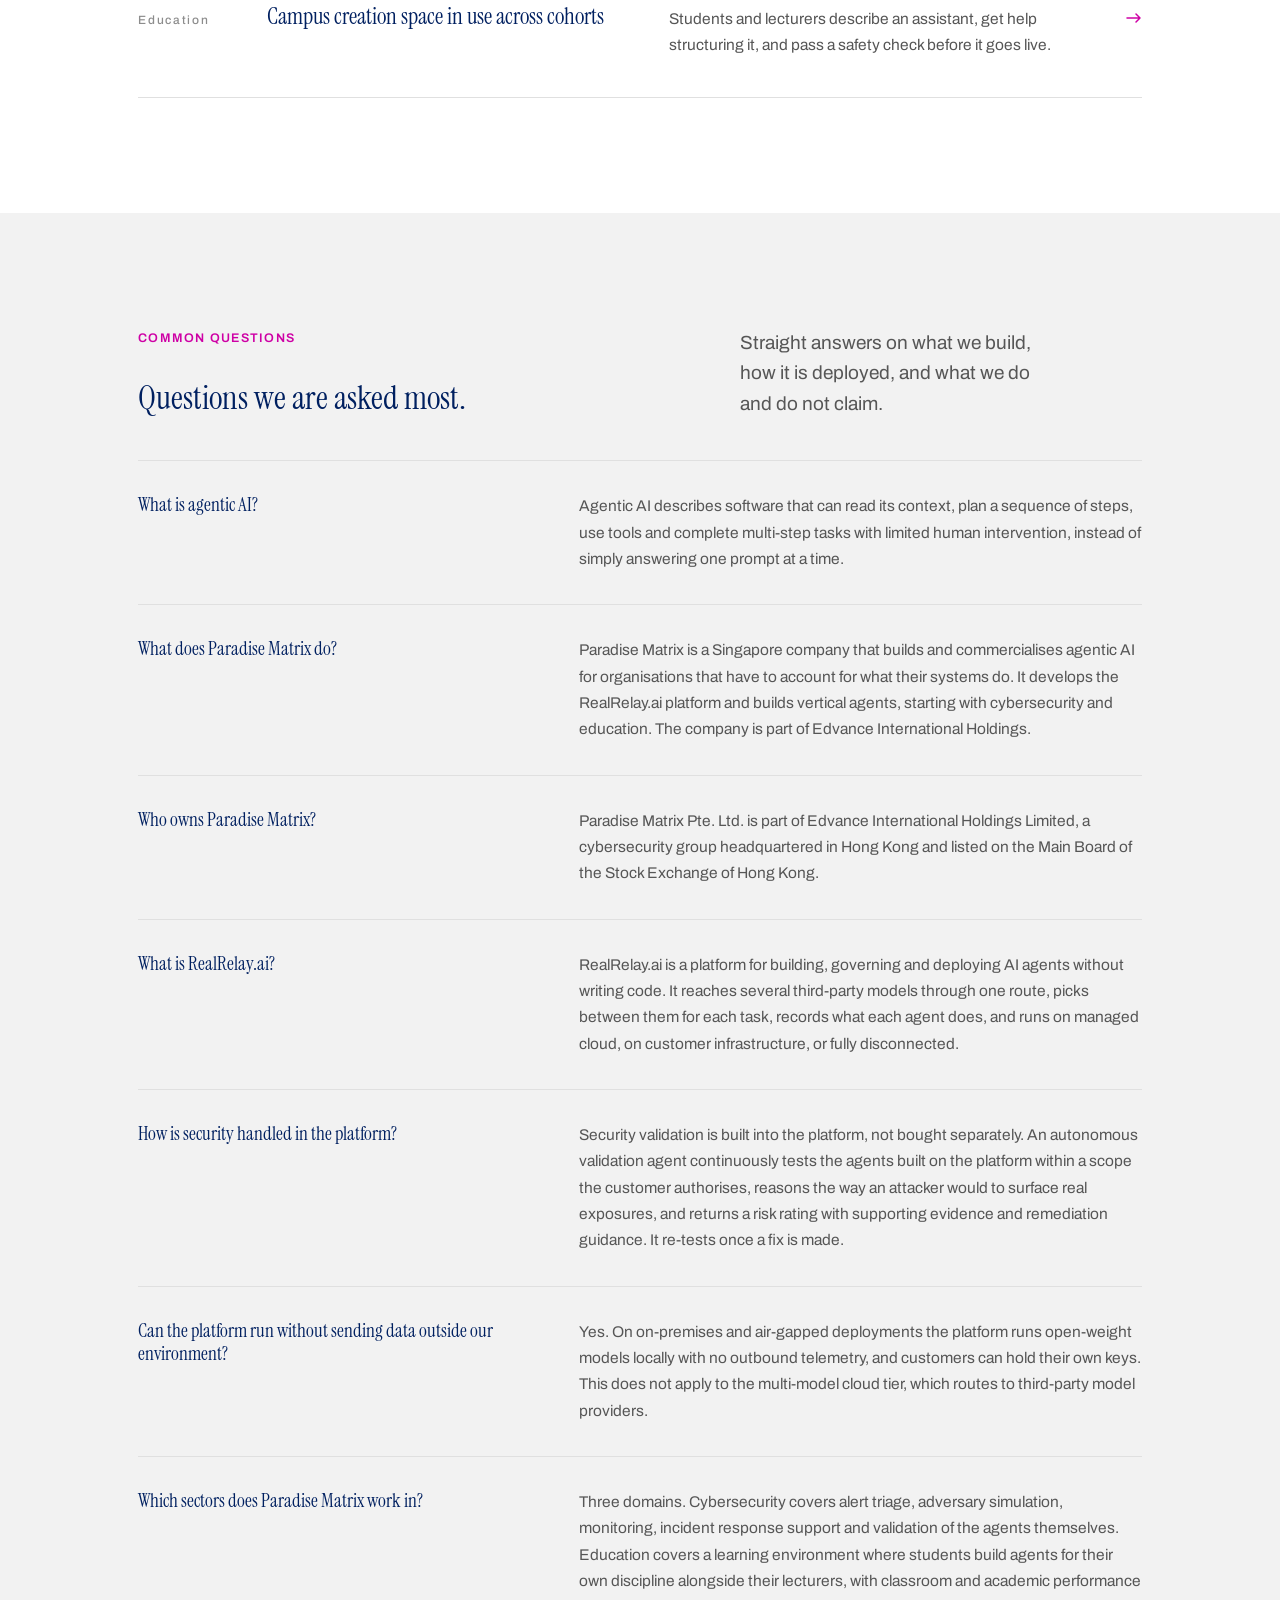
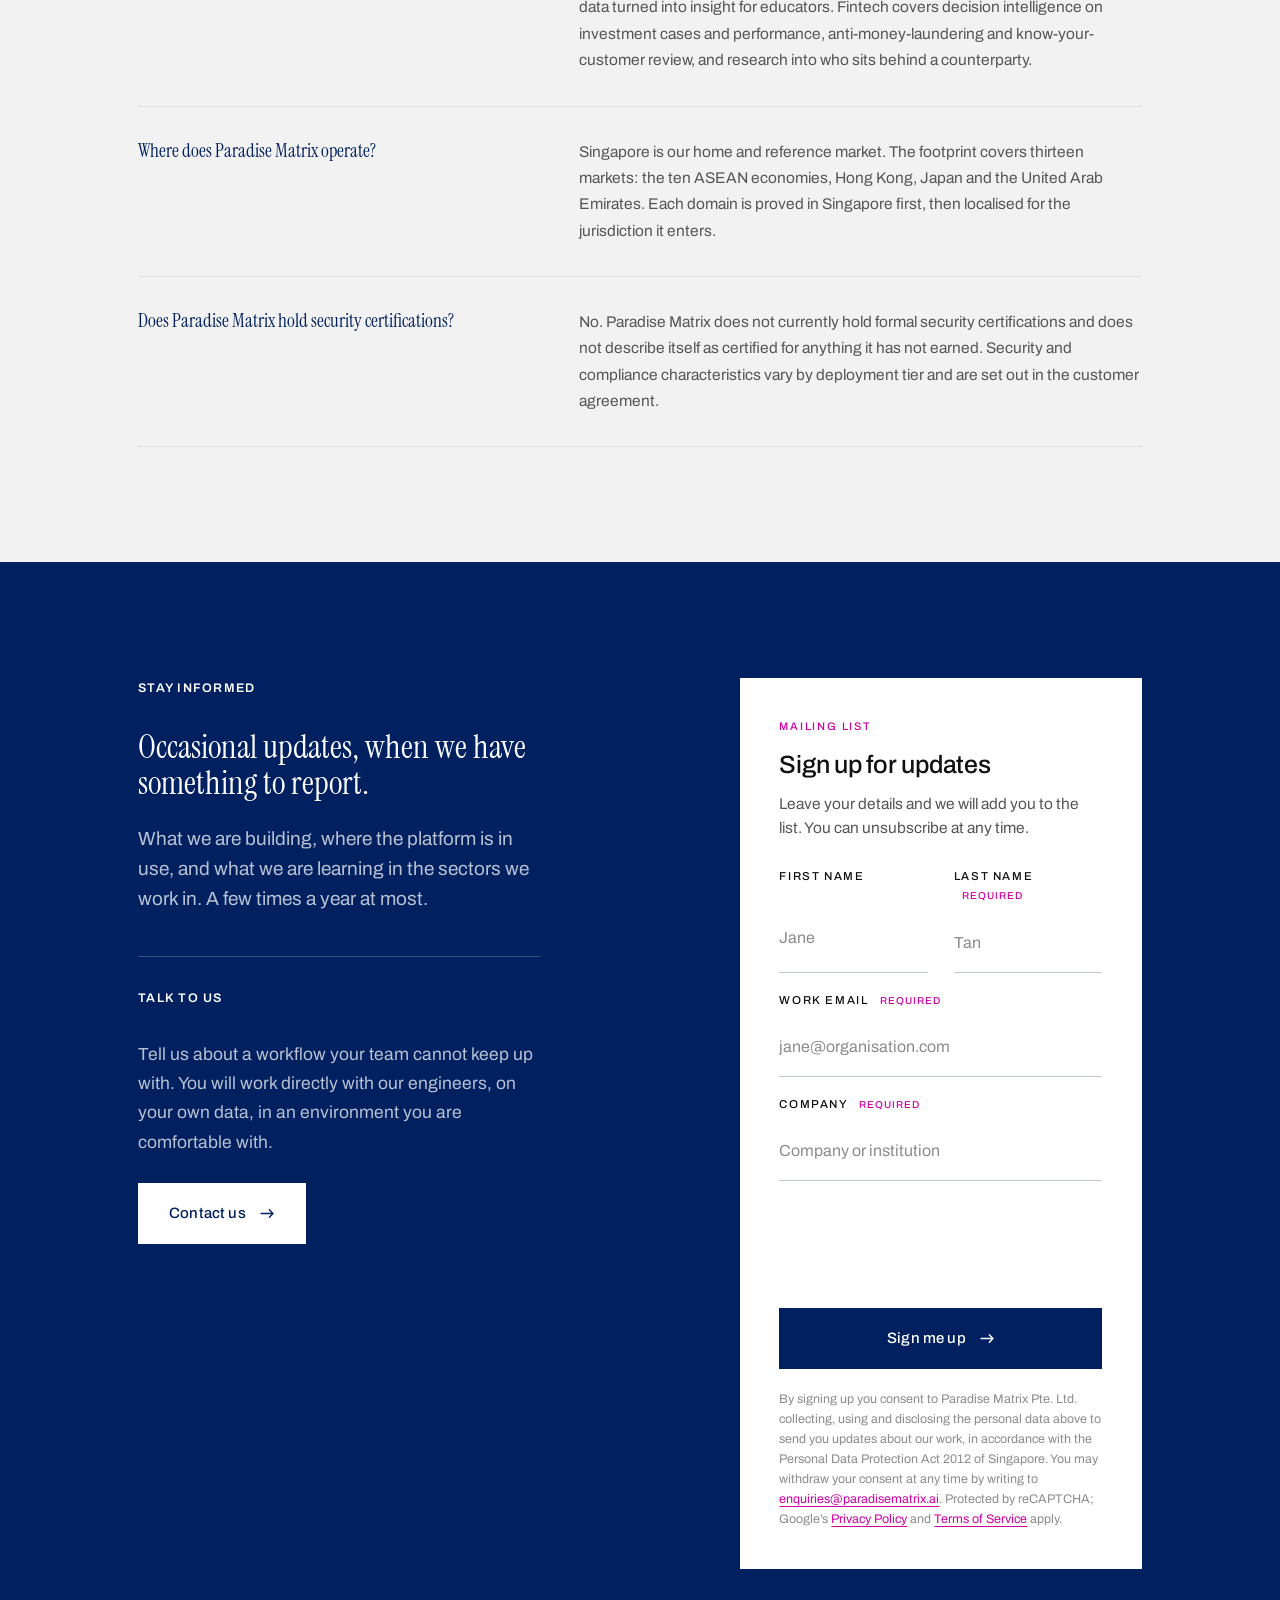
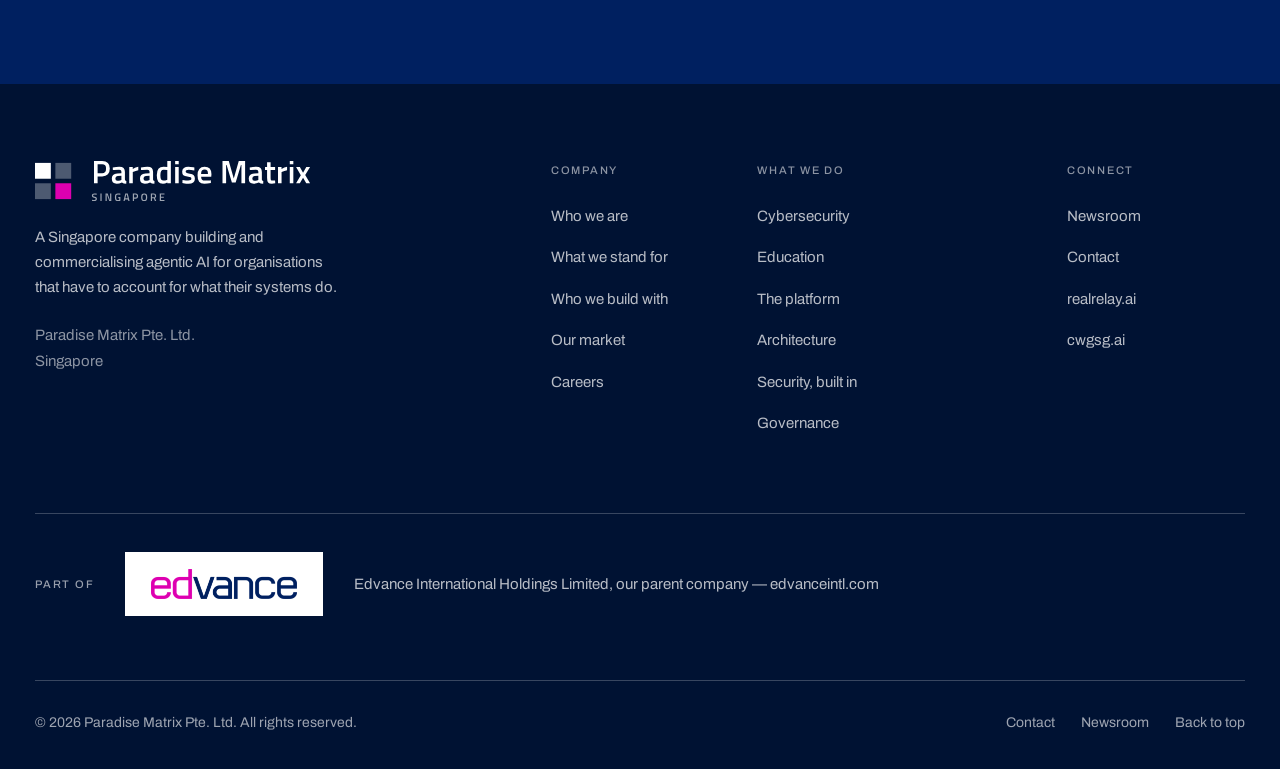
==== commit 53fc511c: "Rewrite the site copy in plain corporate English The prose leaned on one rhetorical move far too hea" ====
--- a/index.html
+++ b/index.html
@@ -161,7 +161,7 @@
           "name": "What is agentic AI?",
           "acceptedAnswer": {
             "@type": "Answer",
-            "text": "Agentic AI describes software that can perceive its context, plan a sequence of steps, use tools and carry out multi-step tasks with limited human intervention, rather than only answering a single prompt."
+            "text": "Agentic AI describes software that can read its context, plan a sequence of steps, use tools and complete multi-step tasks with limited human intervention, instead of simply answering one prompt at a time."
           }
         },
         {
@@ -169,7 +169,15 @@
           "name": "What does Paradise Matrix do?",
           "acceptedAnswer": {
             "@type": "Answer",
-            "text": "Paradise Matrix is a Singapore company that builds and commercialises agentic AI for organisations that have to account for what their systems do. It develops the RealRelay.ai platform and builds vertical agents, starting with cybersecurity and education."
+            "text": "Paradise Matrix is a Singapore company that builds and commercialises agentic AI for organisations that have to account for what their systems do. It develops the RealRelay.ai platform and builds vertical agents, starting with cybersecurity and education. The company is part of Edvance International Holdings."
+          }
+        },
+        {
+          "@type": "Question",
+          "name": "Who owns Paradise Matrix?",
+          "acceptedAnswer": {
+            "@type": "Answer",
+            "text": "Paradise Matrix Pte. Ltd. is part of Edvance International Holdings Limited, a cybersecurity group headquartered in Hong Kong and listed on the Main Board of the Stock Exchange of Hong Kong."
           }
         },
         {
@@ -177,7 +185,7 @@
           "name": "What is RealRelay.ai?",
           "acceptedAnswer": {
             "@type": "Answer",
-            "text": "RealRelay.ai is a platform for creating, governing and deploying AI agents without writing code. It reaches several third-party models through one route, selects between them per task, records what each agent does, and runs on managed cloud, on customer infrastructure, or fully disconnected."
+            "text": "RealRelay.ai is a platform for building, governing and deploying AI agents without writing code. It reaches several third-party models through one route, picks between them for each task, records what each agent does, and runs on managed cloud, on customer infrastructure, or fully disconnected."
           }
         },
         {
@@ -185,7 +193,7 @@
           "name": "How is security handled in the platform?",
           "acceptedAnswer": {
             "@type": "Answer",
-            "text": "Security validation is carried inside the platform rather than bought separately. An autonomous validation agent continuously tests the agents built on the platform within a scope the customer authorises, reasons the way an attacker would to surface real exposures, and returns a risk rating with supporting evidence and remediation guidance, then re-tests once a fix is made."
+            "text": "Security validation is built into the platform, not bought separately. An autonomous validation agent continuously tests the agents built on the platform within a scope the customer authorises, reasons the way an attacker would to surface real exposures, and returns a risk rating with supporting evidence and remediation guidance. It re-tests once a fix is made."
           }
         },
         {
@@ -201,7 +209,7 @@
           "name": "Which sectors does Paradise Matrix work in?",
           "acceptedAnswer": {
             "@type": "Answer",
-            "text": "Three domains. Cybersecurity covers alert triage, adversary simulation, monitoring, incident response support and validation of the agents themselves. Education covers a learning environment where students build agents for their own discipline alongside their lecturers, with classroom and academic performance signals turned into insight for educators. Fintech covers decision intelligence on investment cases and performance, anti-money-laundering and know-your-customer review, and entity research into who sits behind a counterparty."
+            "text": "Three domains. Cybersecurity covers alert triage, adversary simulation, monitoring, incident response support and validation of the agents themselves. Education covers a learning environment where students build agents for their own discipline alongside their lecturers, with classroom and academic performance data turned into insight for educators. Fintech covers decision intelligence on investment cases and performance, anti-money-laundering and know-your-customer review, and research into who sits behind a counterparty."
           }
         },
         {
@@ -209,7 +217,7 @@
           "name": "Where does Paradise Matrix operate?",
           "acceptedAnswer": {
             "@type": "Answer",
-            "text": "Singapore is the home and reference market. The footprint covers thirteen markets: the ten ASEAN economies, Hong Kong, Japan and the United Arab Emirates. Each domain is proved in Singapore and then localised for the jurisdiction it enters."
+            "text": "Singapore is our home and reference market. The footprint covers thirteen markets: the ten ASEAN economies, Hong Kong, Japan and the United Arab Emirates. Each domain is proved in Singapore first, then localised for the jurisdiction it enters."
           }
         },
         {
@@ -262,13 +270,13 @@
           <div class="off1">
             <p class="label" data-reveal>Paradise Matrix</p>
             <h1 class="stmt stmt--xl" data-reveal data-reveal-delay="70">
-              We build agentic AI for institutions that have to answer for it.
+              Agentic AI for organisations that have to show their working.
             </h1>
             <div class="hero__foot g12" data-reveal data-reveal-delay="150">
               <p class="lede c-6">
-                Paradise Matrix develops and commercialises RealRelay.ai, a platform for creating, governing
-                and deploying AI agents. Our first domain is cybersecurity, where a wrong decision is
-                measured in breaches rather than inconvenience.
+                Paradise Matrix develops and commercialises RealRelay.ai, a platform for building, governing and
+                deploying AI agents. We started with cybersecurity, where the cost of getting a decision
+                wrong is a breach.
               </p>
               <div class="c-4 start8">
                 <div class="btn-row">
@@ -294,13 +302,13 @@
               <div class="pillar__inner g12">
                 <div class="c-5">
                   <p class="label">Who we are</p>
-                  <h2 class="stmt stmt--lg">A Singapore company working to a long horizon in a market that rewards haste.</h2>
+                  <h2 class="stmt stmt--lg">A Singapore company working in sectors where AI adoption takes time.</h2>
                 </div>
                 <div class="c-5 start7">
                   <p class="body-copy">
-                    We were established to take agentic AI into sectors where adoption is governed by review,
-                    procurement and regulation rather than by enthusiasm. That is slower work, and it is the
-                    work we chose.
+                    We were set up to bring agentic AI into sectors where adoption runs through review, procurement and
+                    regulation. The cycles are long and the buyers are careful. That is the market we
+                    built the company for.
                   </p>
                   <ul class="pillar__links">
                     <li><a href="who-we-are.html#story">Our story<svg viewBox="0 0 16 12" fill="none" stroke="currentColor" stroke-width="1.5" stroke-linecap="round" stroke-linejoin="round" aria-hidden="true"><path d="M1 6h13M10 2l4 4-4 4"/></svg></a></li>
@@ -316,13 +324,13 @@
               <div class="pillar__inner g12">
                 <div class="c-5">
                   <p class="label">What we do</p>
-                  <h2 class="stmt stmt--lg">Agents built inside one domain at a time, with its practitioners in the room.</h2>
+                  <h2 class="stmt stmt--lg">We build one domain at a time, with the people who do the work involved throughout.</h2>
                 </div>
                 <div class="c-5 start7">
                   <p class="body-copy">
-                    A general assistant is useful to everyone and indispensable to no one. We take a single
-                    sector, learn how its work is actually done, and build until a practitioner would let the
-                    agent near their day.
+                    A general-purpose assistant helps a little with everything and is essential to no one. We do the
+                    opposite. We take one sector, learn how the work is done in practice, and keep
+                    building until the people who do that work are willing to rely on the agent.
                   </p>
                   <ul class="pillar__links">
                     <li><a href="what-we-do.html#cybersecurity">Cybersecurity<svg viewBox="0 0 16 12" fill="none" stroke="currentColor" stroke-width="1.5" stroke-linecap="round" stroke-linejoin="round" aria-hidden="true"><path d="M1 6h13M10 2l4 4-4 4"/></svg></a></li>
@@ -338,12 +346,12 @@
               <div class="pillar__inner g12">
                 <div class="c-5">
                   <p class="label">Our platform</p>
-                  <h2 class="stmt stmt--lg">RealRelay.ai, and the record it keeps of everything an agent does.</h2>
+                  <h2 class="stmt stmt--lg">RealRelay.ai, and the audit trail behind every agent on it.</h2>
                 </div>
                 <div class="c-5 start7">
                   <p class="body-copy">
-                    One place to assemble an agent, choose the model that answers, set what it may reach, and
-                    read back afterwards what it did and who allowed it.
+                    One place to build an agent, choose the model that answers, set what it can reach, and check afterwards
+                    what it did and who approved it.
                   </p>
                   <ul class="pillar__links">
                     <li><a href="realrelay.html#capabilities">What the platform does<svg viewBox="0 0 16 12" fill="none" stroke="currentColor" stroke-width="1.5" stroke-linecap="round" stroke-linejoin="round" aria-hidden="true"><path d="M1 6h13M10 2l4 4-4 4"/></svg></a></li>
@@ -370,17 +378,17 @@
               <p class="label">Our position</p>
             </div>
             <div class="c-6 start7" data-reveal data-reveal-delay="80">
-              <h2 class="stmt stmt--md">The constraint on enterprise AI is no longer capability. It is the record.</h2>
+              <h2 class="stmt stmt--md">What holds enterprise AI back is no longer capability. It is evidence.</h2>
               <div class="body-copy" style="margin-top:1.6rem">
                 <p>
-                  Recent years produced remarkable models and comparatively few systems in production. The
-                  obstacle we meet in the field is rarely whether a model can perform a task. It is whether
-                  the organisation can later establish who authorised the agent, what data it reached, which
-                  model answered and on what basis.
+                  The last few years have produced very capable models and very few production systems. In our experience
+                  the blocker is seldom whether a model can do the task. It is whether the organisation
+                  can show, months later, who authorised the agent, what data it touched, which model
+                  answered and on what basis.
                 </p>
                 <p>
-                  Until those questions have answers, an AI programme remains a pilot. Paradise Matrix exists
-                  to supply them, in the sectors where they are asked most insistently.
+                  Until a business can answer those questions, its AI programme stays a pilot. We build the answers into
+                  the platform, for the sectors where the questions are asked hardest.
                 </p>
                 <p style="margin-top:2rem">
                   <a class="arrowlink" href="who-we-are.html">Read our story
@@ -404,12 +412,12 @@
             <div class="g12" style="margin-bottom:clamp(34px,4vw,58px)">
               <div class="c-6" data-reveal>
                 <p class="label">Our domains</p>
-                <h2 class="stmt stmt--lg">Built around industries, not features.</h2>
+                <h2 class="stmt stmt--lg">Built around industries, one at a time.</h2>
               </div>
               <div class="c-4 start8" data-reveal data-reveal-delay="80">
                 <p class="lede">
-                  We take a field, learn how its work is really done, and build agents that carry weight in
-                  it. Each domain brings its own data, tools and constraints; all of them run on one core.
+                  We pick a field, learn how the work is done, and build agents that hold up in it. Each domain has its
+                  own data, tools and constraints, and all of them run on the same platform core.
                 </p>
               </div>
             </div>
@@ -418,19 +426,19 @@
               <a class="row" href="what-we-do.html#cybersecurity">
                 <span class="row__n">01</span>
                 <span class="row__t">Cybersecurity</span>
-                <span class="row__d">Triage that reaches an analyst as an assessed decision rather than another queue, adversary testing that runs continuously, and validation that tests every agent as it is built.</span>
+                <span class="row__d">Alert triage that reaches an analyst as an assessed decision, adversary testing that runs continuously, and validation of every agent as it is built.</span>
                 <span class="row__a"><svg viewBox="0 0 16 12" fill="none" stroke="currentColor" stroke-width="1.5" stroke-linecap="round" stroke-linejoin="round" aria-hidden="true"><path d="M1 6h13M10 2l4 4-4 4"/></svg></span>
               </a>
               <a class="row" href="what-we-do.html#education">
                 <span class="row__n">02</span>
                 <span class="row__t">Education</span>
-                <span class="row__d">A learning environment where students build agents for the discipline they are studying and lecturers work beside them, with classroom and performance signals turned into insight the educator can act on.</span>
+                <span class="row__d">A learning environment where students build agents for their own discipline and lecturers work beside them, with classroom and performance data turned into insight teachers can use.</span>
                 <span class="row__a"><svg viewBox="0 0 16 12" fill="none" stroke="currentColor" stroke-width="1.5" stroke-linecap="round" stroke-linejoin="round" aria-hidden="true"><path d="M1 6h13M10 2l4 4-4 4"/></svg></span>
               </a>
               <a class="row" href="what-we-do.html#fintech">
                 <span class="row__n">03</span>
                 <span class="row__t">Fintech</span>
-                <span class="row__d">Decision intelligence on investment cases and performance, anti-money-laundering and know-your-customer review, and entity research that maps who really sits behind a counterparty.</span>
+                <span class="row__d">Decision intelligence on investment cases and performance, anti-money-laundering and know-your-customer review, and entity research that maps who sits behind a counterparty.</span>
                 <span class="row__a"><svg viewBox="0 0 16 12" fill="none" stroke="currentColor" stroke-width="1.5" stroke-linecap="round" stroke-linejoin="round" aria-hidden="true"><path d="M1 6h13M10 2l4 4-4 4"/></svg></span>
               </a>
             </div>
@@ -448,8 +456,8 @@
               <p class="label">Our platform</p>
               <h2 class="stmt stmt--lg">RealRelay.ai</h2>
               <p class="lede" style="margin-top:1.4rem">
-                Assemble an agent without writing code, route each task to a model chosen on merit, and run
-                the whole thing where your data is permitted to sit.
+                Build an agent without writing code, send each task to the model best suited to it, and run the whole
+                system where your data is allowed to sit.
               </p>
               <div class="btn-row" style="margin-top:2.4rem">
                 <a class="btn btn--onDeep" href="realrelay.html">Explore the platform
@@ -460,11 +468,11 @@
             </div>
             <div class="c-5 start7" data-reveal data-reveal-delay="90">
               <ul class="dl">
-                <li><strong>Built by the people who know the work.</strong> Domain experts assemble and govern agents themselves.</li>
-                <li><strong>Independent of any single model.</strong> Route on task, cost, latency and sensitivity, and revise that later.</li>
+                <li><strong>Built by the people who know the work.</strong> Domain experts build and govern the agents themselves.</li>
+                <li><strong>Independent of any single model.</strong> Routing weighs task, cost, latency and sensitivity, and can be changed later.</li>
                 <li><strong>Runs where it is allowed to.</strong> Managed cloud, your own infrastructure, or entirely disconnected.</li>
-                <li><strong>Accountable after the fact.</strong> Decisions, tool calls, model selections and approvals are recorded in sequence.</li>
-                <li><strong>Security carried inside it.</strong> A validation agent tests the agents you build, continuously and within a scope you set.</li>
+                <li><strong>Accountable afterwards.</strong> Decisions, tool calls, model selections and approvals are recorded in sequence.</li>
+                <li><strong>Security built in.</strong> A validation agent tests the agents you build, continuously and within a scope you set.</li>
               </ul>
             </div>
           </div>
@@ -512,17 +520,17 @@
           <h2 class="stmt stmt--lg">Singapore is home. We operate from the Gulf to Japan.</h2>
           <div class="body-copy" style="margin-top:1.6rem">
             <p>
-              Singapore is where we build, sell and prove the work. It is the reference market for every
-              domain we ship, and the standard the rest of the footprint is measured against.
+              Singapore is where we build, sell and prove the work. Every domain launches here first, and what it
+              achieves here is the benchmark for the rest of the region.
             </p>
             <p>
-              The ten ASEAN economies form a single market of more than 670 million people. Hong Kong is the
-              base of the cybersecurity group we work alongside and our route into North Asia. Japan and the
-              United Arab Emirates round out the footprint.
+              The ten ASEAN economies form a single market of more than 670 million people. Hong Kong is our parent
+              company's base and our route into North Asia. Japan and the United Arab Emirates complete
+              the footprint.
             </p>
             <p>
-              What these markets share is the condition our platform was built for: regulated industries,
-              data that has to stay in country, and institutions answerable for the systems they run.
+              These markets share the conditions the platform was built for: regulated industries, data that must stay
+              in country, and institutions accountable for the systems they run.
             </p>
           </div>
         </div>
@@ -554,9 +562,9 @@
                 <p class="label">Our parent company</p>
                 <h2 class="stmt stmt--md">Paradise Matrix is part of Edvance International Holdings.</h2>
                 <p>
-                  Edvance is a cybersecurity group headquartered in Hong Kong and listed on the Main Board of
-                  the Stock Exchange of Hong Kong, distributing and servicing security products across Asia.
-                  Its customers, and what it has learned selling into them, are the ground this company was
+                  Edvance is a cybersecurity group headquartered in Hong Kong and listed on the Main Board of the Stock
+                  Exchange of Hong Kong, distributing and servicing security products across Asia. Its
+                  customer base and its years of experience in the region are what this company was
                   built on.
                 </p>
                 <a class="arrowlink" href="https://www.edvanceintl.com" rel="noopener">www.edvanceintl.com <svg viewBox="0 0 16 12" fill="none" stroke="currentColor" stroke-width="1.5" stroke-linecap="round" stroke-linejoin="round" aria-hidden="true"><path d="M1 6h13M10 2l4 4-4 4"/></svg></a>
@@ -598,7 +606,7 @@
             <h2 class="stmt stmt--lg">From the director&rsquo;s desk.</h2>
           </div>
           <div class="c-4 start8" data-reveal data-reveal-delay="80">
-            <p class="lede">Notes on AI, cybersecurity and the people caught in the middle, and where our team has been speaking.</p>
+            <p class="lede">Notes on AI and cybersecurity from our team, and where we have been speaking recently.</p>
           </div>
         </div>
 
@@ -608,8 +616,8 @@
             <p class="body-copy" style="color:var(--on-deep-muted)">
               Aaron Ang on impersonation scams, in The Straits Times, August 2026. Government official impersonation
               more than doubled in a year, to 3,363 cases and $242.9 million lost, as fraudsters moved onto
-              messaging apps the telcos cannot police. His rule is deliberately blunt: no Singapore agency
-              handles case matters over WhatsApp, so the channel tells you before the details do.
+              messaging apps the telcos cannot police. His rule is deliberately blunt: no Singapore agency handles case matters over WhatsApp, so you can
+                                                       dismiss the call on the channel alone.
             </p>
             <p style="margin-top:1.8rem">
               <a class="arrowlink" href="https://www.cwgsg.ai/insights.html" rel="noopener">Read the insights <svg viewBox="0 0 16 12" fill="none" stroke="currentColor" stroke-width="1.5" stroke-linecap="round" stroke-linejoin="round" aria-hidden="true"><path d="M1 6h13M10 2l4 4-4 4"/></svg></a>
@@ -619,30 +627,30 @@
           <div class="c-6 start7 g12" style="row-gap:clamp(22px,2.4vw,32px)">
             <div class="c-12 insight-card">
               <p class="insight-card__k"><b>Agentic AI</b><span>The same trick that fools a person</span></p>
-              <h3>An attacker no longer has to break in</h3>
+              <h3>The attacker does not need to break in</h3>
               <p>
-                Give an agent your inbox and your files and there is nothing to breach. An attacker simply
-                leaves instructions the agent will read and obey. That is the specific failure RealRelay.ai
-                was built to catch, by testing agents continuously inside the platform rather than trusting
-                a request because it looks legitimate.
+                Give an agent access to your inbox and your files and there is nothing left to break into. The attacker
+                simply leaves instructions the agent will read and follow. RealRelay.ai is built to
+                catch this, by testing agents continuously inside the platform instead of assuming a
+                request is safe because it looks legitimate.
               </p>
             </div>
             <div class="c-12 insight-card">
               <p class="insight-card__k"><b>Identity</b><span>On identifiers that leak</span></p>
-              <h3>Once a number can be looked up, it proves nothing</h3>
+              <h3>Assume the number is already known</h3>
               <p>
-                Identifiers were treated as secrets long after they stopped being secret. The design response
-                is to assume they will leak, and to make knowing them nowhere near enough to get in. On the
-                platform that means least privilege between every agent, model and dataset.
+                Identifiers were treated as secrets long after they stopped being secret. The safer design assumes they
+                will leak, and makes knowing one nowhere near enough to get in. On the platform that
+                means least privilege between every agent, model and dataset.
               </p>
             </div>
             <div class="c-12 insight-card">
               <p class="insight-card__k"><b>Resilience</b><span>On the telco outage</span></p>
-              <h3>Resilience is the switchover you have practised</h3>
+              <h3>Resilience is the failover you have tested</h3>
               <p>
-                Standing up an impressive agent is straightforward. Proving it fails safely when something
-                breaks is the hard part, and the part that matters. The question we keep asking is not only
-                whether it works, but what happens on its worst day.
+                Standing up an impressive agent is the easy part. Showing that it fails safely when something breaks is
+                harder, and it is what customers ask us about. We design for the bad day as much as the
+                good one.
               </p>
             </div>
           </div>
@@ -698,13 +706,13 @@
               <a class="row" href="newsroom.html#production">
                 <span class="row__n">Platform</span>
                 <span class="row__t">Cybersecurity agents in production with enterprise security teams</span>
-                <span class="row__d">Security teams run the agent builder against their own triage workload, with direct support from our engineering group.</span>
+                <span class="row__d">Security teams use the agent builder on their own triage workload, with direct support from our engineering team.</span>
                 <span class="row__a"><svg viewBox="0 0 16 12" fill="none" stroke="currentColor" stroke-width="1.5" stroke-linecap="round" stroke-linejoin="round" aria-hidden="true"><path d="M1 6h13M10 2l4 4-4 4"/></svg></span>
               </a>
               <a class="row" href="newsroom.html#campus">
                 <span class="row__n">Education</span>
                 <span class="row__t">Campus creation space in use across cohorts</span>
-                <span class="row__d">Students and educators describe an assistant, are guided through structuring it, and pass a safety check before it goes live.</span>
+                <span class="row__d">Students and lecturers describe an assistant, get help structuring it, and pass a safety check before it goes live.</span>
                 <span class="row__a"><svg viewBox="0 0 16 12" fill="none" stroke="currentColor" stroke-width="1.5" stroke-linecap="round" stroke-linejoin="round" aria-hidden="true"><path d="M1 6h13M10 2l4 4-4 4"/></svg></span>
               </a>
             </div>
@@ -722,25 +730,29 @@
             <h2 class="stmt stmt--lg">Questions we are asked most.</h2>
           </div>
           <div class="c-4 start8" data-reveal data-reveal-delay="80">
-            <p class="lede">Plain answers about what we build, how it is deployed and what we do and do not claim.</p>
+            <p class="lede">Straight answers on what we build, how it is deployed, and what we do and do not claim.</p>
           </div>
         </div>
         <div class="faq" data-reveal>
           <div class="faq__item">
             <h3 class="faq__q">What is agentic AI?</h3>
-            <p class="faq__a">Agentic AI describes software that can perceive its context, plan a sequence of steps, use tools and carry out multi-step tasks with limited human intervention, rather than only answering a single prompt.</p>
+            <p class="faq__a">Agentic AI describes software that can read its context, plan a sequence of steps, use tools and complete multi-step tasks with limited human intervention, instead of simply answering one prompt at a time.</p>
           </div>
           <div class="faq__item">
             <h3 class="faq__q">What does Paradise Matrix do?</h3>
-            <p class="faq__a">Paradise Matrix is a Singapore company that builds and commercialises agentic AI for organisations that have to account for what their systems do. It develops the RealRelay.ai platform and builds vertical agents, starting with cybersecurity and education.</p>
+            <p class="faq__a">Paradise Matrix is a Singapore company that builds and commercialises agentic AI for organisations that have to account for what their systems do. It develops the RealRelay.ai platform and builds vertical agents, starting with cybersecurity and education. The company is part of Edvance International Holdings.</p>
+          </div>
+          <div class="faq__item">
+            <h3 class="faq__q">Who owns Paradise Matrix?</h3>
+            <p class="faq__a">Paradise Matrix Pte. Ltd. is part of Edvance International Holdings Limited, a cybersecurity group headquartered in Hong Kong and listed on the Main Board of the Stock Exchange of Hong Kong.</p>
           </div>
           <div class="faq__item">
             <h3 class="faq__q">What is RealRelay.ai?</h3>
-            <p class="faq__a">RealRelay.ai is a platform for creating, governing and deploying AI agents without writing code. It reaches several third-party models through one route, selects between them per task, records what each agent does, and runs on managed cloud, on customer infrastructure, or fully disconnected.</p>
+            <p class="faq__a">RealRelay.ai is a platform for building, governing and deploying AI agents without writing code. It reaches several third-party models through one route, picks between them for each task, records what each agent does, and runs on managed cloud, on customer infrastructure, or fully disconnected.</p>
           </div>
           <div class="faq__item">
             <h3 class="faq__q">How is security handled in the platform?</h3>
-            <p class="faq__a">Security validation is carried inside the platform rather than bought separately. An autonomous validation agent continuously tests the agents built on the platform within a scope the customer authorises, reasons the way an attacker would to surface real exposures, and returns a risk rating with supporting evidence and remediation guidance, then re-tests once a fix is made.</p>
+            <p class="faq__a">Security validation is built into the platform, not bought separately. An autonomous validation agent continuously tests the agents built on the platform within a scope the customer authorises, reasons the way an attacker would to surface real exposures, and returns a risk rating with supporting evidence and remediation guidance. It re-tests once a fix is made.</p>
           </div>
           <div class="faq__item">
             <h3 class="faq__q">Can the platform run without sending data outside our environment?</h3>
@@ -748,11 +760,11 @@
           </div>
           <div class="faq__item">
             <h3 class="faq__q">Which sectors does Paradise Matrix work in?</h3>
-            <p class="faq__a">Three domains. Cybersecurity covers alert triage, adversary simulation, monitoring, incident response support and validation of the agents themselves. Education covers a learning environment where students build agents for their own discipline alongside their lecturers, with classroom and academic performance signals turned into insight for educators. Fintech covers decision intelligence on investment cases and performance, anti-money-laundering and know-your-customer review, and entity research into who sits behind a counterparty.</p>
+            <p class="faq__a">Three domains. Cybersecurity covers alert triage, adversary simulation, monitoring, incident response support and validation of the agents themselves. Education covers a learning environment where students build agents for their own discipline alongside their lecturers, with classroom and academic performance data turned into insight for educators. Fintech covers decision intelligence on investment cases and performance, anti-money-laundering and know-your-customer review, and research into who sits behind a counterparty.</p>
           </div>
           <div class="faq__item">
             <h3 class="faq__q">Where does Paradise Matrix operate?</h3>
-            <p class="faq__a">Singapore is the home and reference market. The footprint covers thirteen markets: the ten ASEAN economies, Hong Kong, Japan and the United Arab Emirates. Each domain is proved in Singapore and then localised for the jurisdiction it enters.</p>
+            <p class="faq__a">Singapore is our home and reference market. The footprint covers thirteen markets: the ten ASEAN economies, Hong Kong, Japan and the United Arab Emirates. Each domain is proved in Singapore first, then localised for the jurisdiction it enters.</p>
           </div>
           <div class="faq__item">
             <h3 class="faq__q">Does Paradise Matrix hold security certifications?</h3>
@@ -769,15 +781,15 @@
           <div class="off1 g12">
             <div class="c-5" data-reveal>
               <p class="label">Stay informed</p>
-              <h2 class="stmt stmt--lg">Occasional notes, when there is something worth reporting.</h2>
+              <h2 class="stmt stmt--lg">Occasional updates, when we have something to report.</h2>
               <p class="lede" style="margin-top:1.4rem">
-                What we are building, where the platform is being used, and what we are learning in the
-                sectors we work in. A few times a year, not a few times a week.
+                What we are building, where the platform is in use, and what we are learning in the sectors we work in.
+                A few times a year at most.
               </p>
               <hr aria-hidden="true" style="border:0;border-top:1px solid var(--on-deep-rule);margin:2.6rem 0 1.9rem">
               <p class="label">Talk to us</p>
               <p style="max-width:44ch">
-                Bring us a workflow your team cannot keep up with. You work directly with our engineers, on
+                Tell us about a workflow your team cannot keep up with. You will work directly with our engineers, on
                 your own data, in an environment you are comfortable with.
               </p>
               <div class="btn-row" style="margin-top:1.6rem">
@@ -792,7 +804,7 @@
                 <div class="sub-card__panel" data-sub-panel="form">
                   <p class="sub-card__eyebrow">Mailing list</p>
                   <h3 class="sub-card__title">Sign up for updates</h3>
-                  <p class="sub-card__intro">Add your details and we will keep you on the list. Unsubscribe whenever you like.</p>
+                  <p class="sub-card__intro">Leave your details and we will add you to the list. You can unsubscribe at any time.</p>
 
                   <form class="sf-form sf-form--compact" id="subscribe"
                         action="https://webto.salesforce.com/servlet/servlet.WebToLead?encoding=UTF-8&amp;orgId=00Dd500000K0DD3"
@@ -852,8 +864,8 @@
                   </span>
                   <h3 class="sub-card__title">You are on the list.</h3>
                   <p class="sub-card__intro">
-                    Thank you. We will write when there is something worth reporting &mdash; and not before.
-                    If you would like to talk to us in the meantime, our team is one message away.
+                    Thank you. We will only write when we have something worth sharing. If you would like to speak to us
+                    before then, the team is one message away.
                   </p>
                   <div class="btn-row">
                     <a class="btn btn--line" href="contact.html">Contact the team
@@ -877,7 +889,7 @@
           <a class="brand" href="index.html" aria-label="Paradise Matrix Singapore — home">
             <svg class="brand__logo" viewBox="0 0 844.95 122.62" role="img" aria-label="Paradise Matrix Singapore"><use href="#pmLogo"/></svg>
           </a>
-          <p>A Singapore company building and commercialising agentic AI for organisations that have to account for every decision a system makes on their behalf.</p>
+          <p>A Singapore company building and commercialising agentic AI for organisations that have to account for what their systems do.</p>
           <address class="footer-addr">
             Paradise Matrix Pte. Ltd.<br>
             Singapore
--- a/assets/css/site.css
+++ b/assets/css/site.css
@@ -1230,6 +1230,7 @@
 /* Partner logos are matched on the size their wordmark reads at, not on the
    height of the file: RealRelay's includes a symbol and a tagline, so an equal
    box would leave its name half the size of the others. */
-.eco-item__logo--rr { height: 66px; }
-.eco-item__logo--cwg { height: 48px; }
-
+.eco-item__logo--rr,
+.eco-item__logo--cwg { height: 66px; }
+.eco-item__logo--cwg img { max-height: 48px; }
+
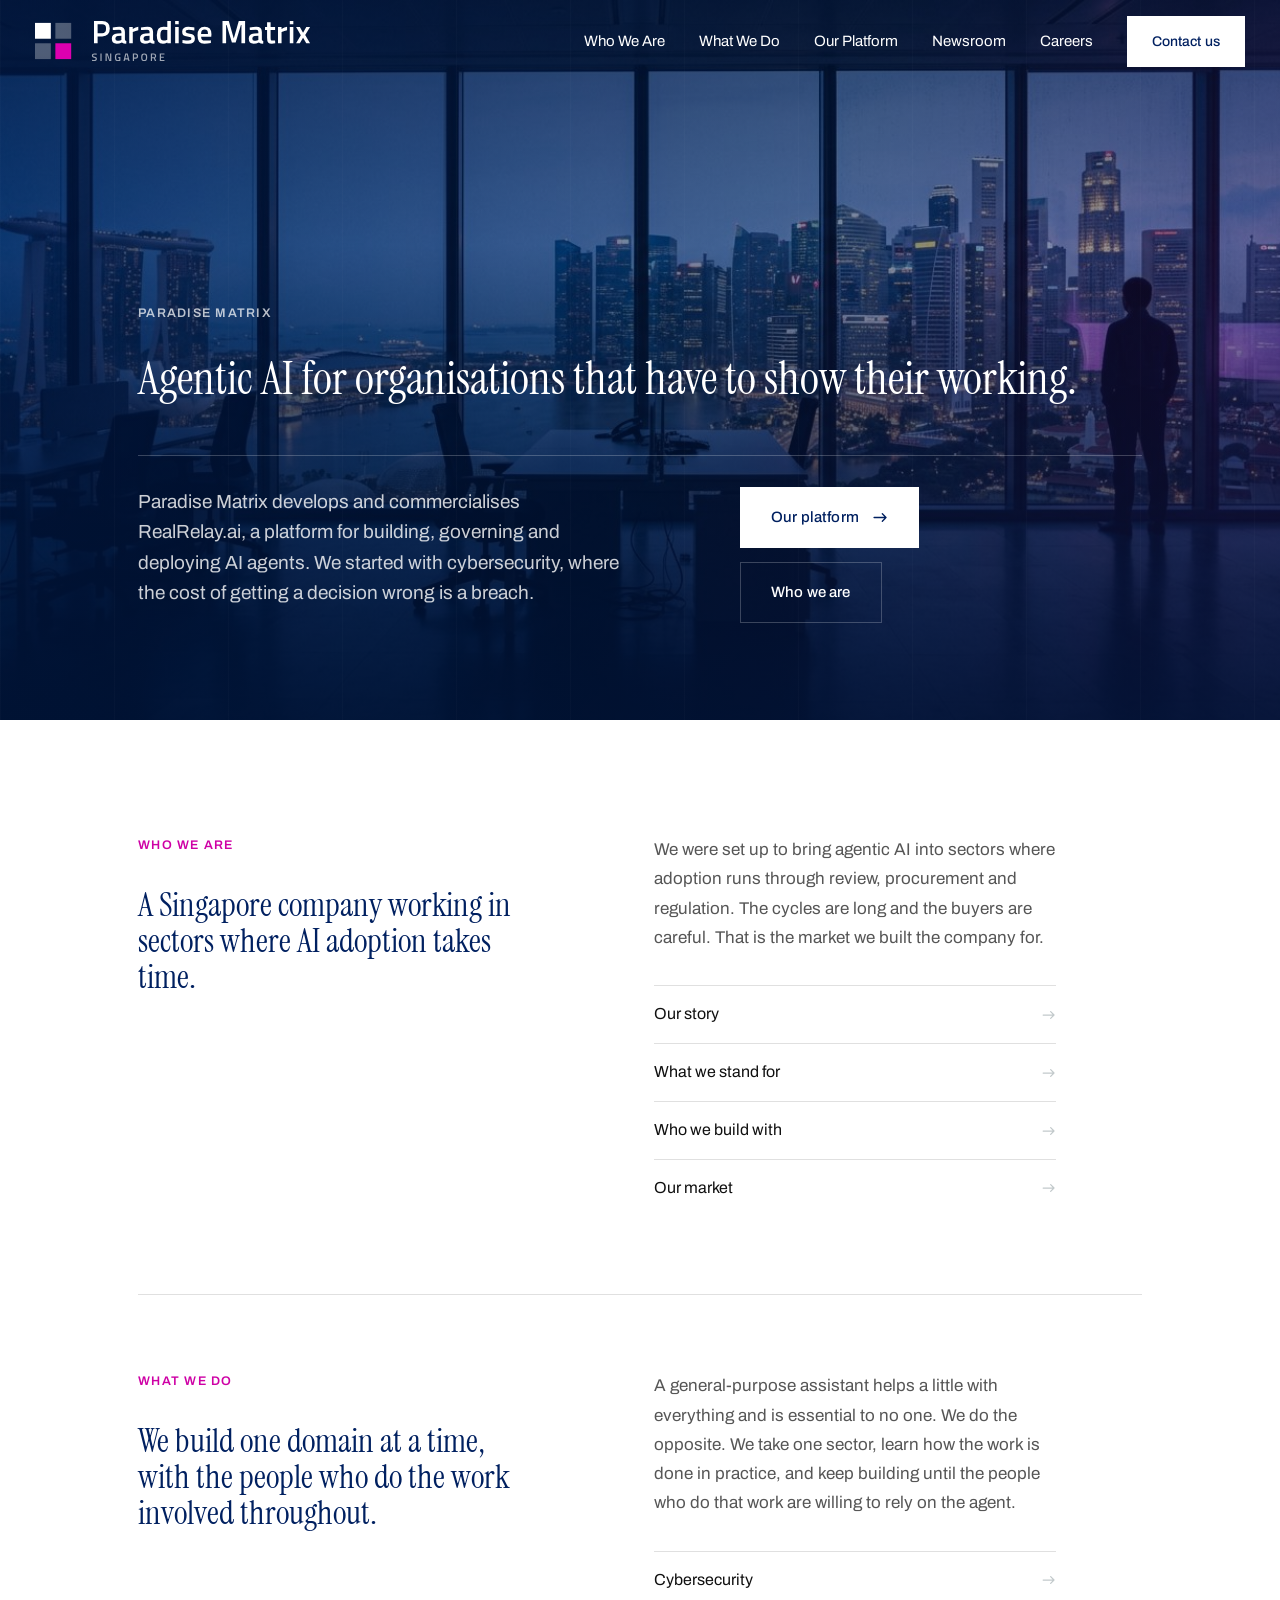
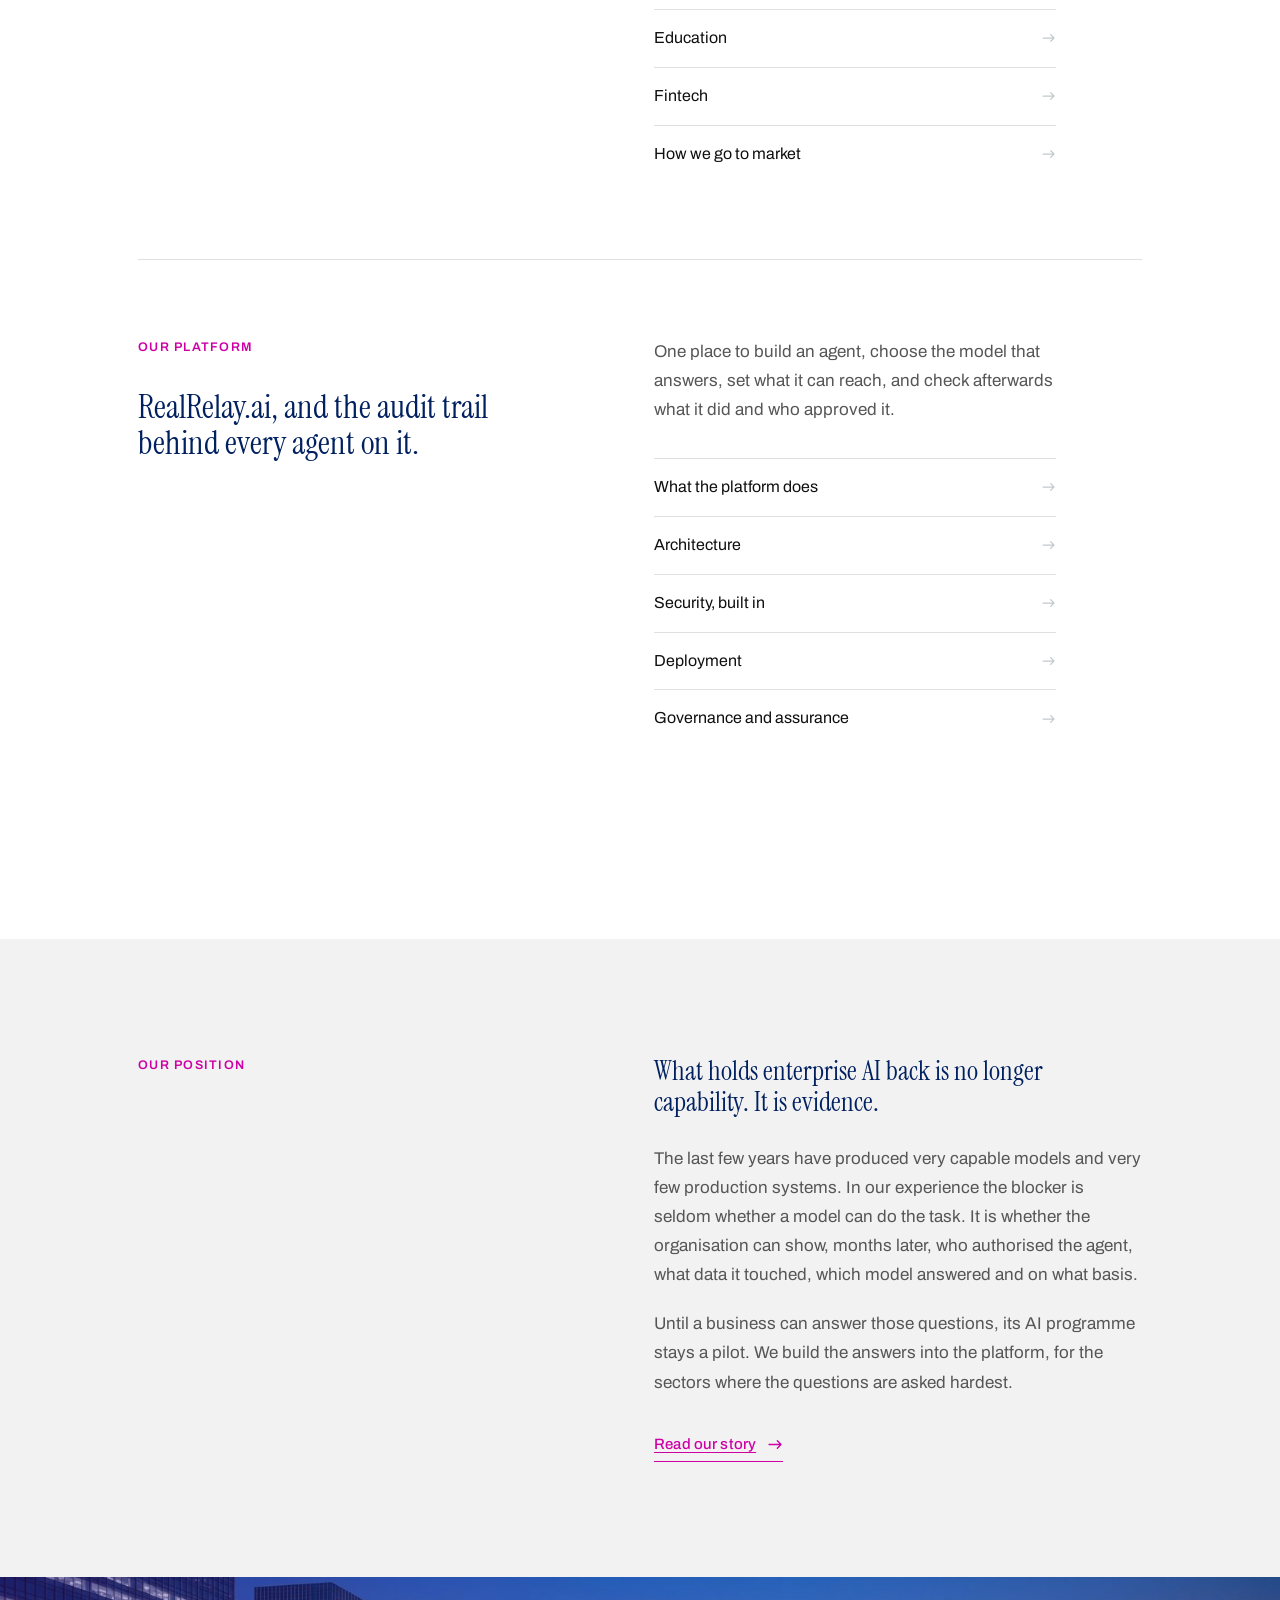
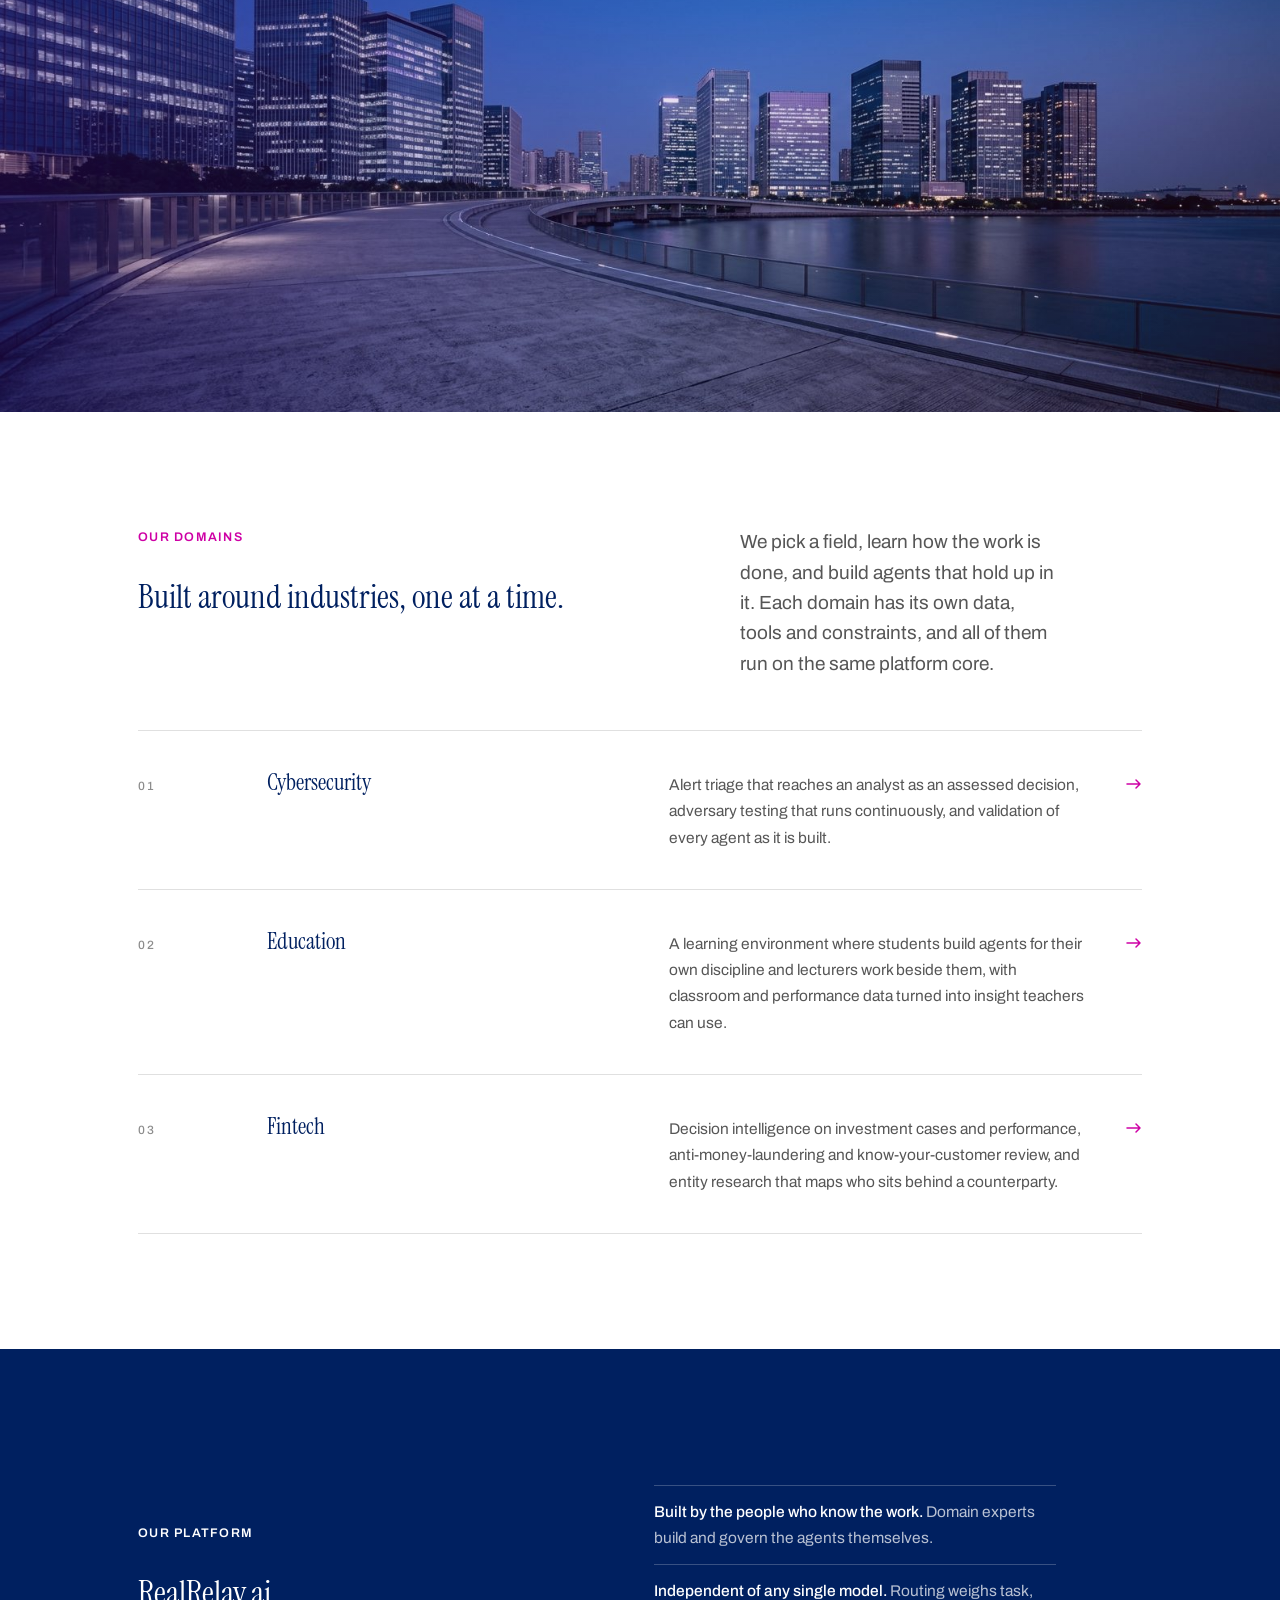
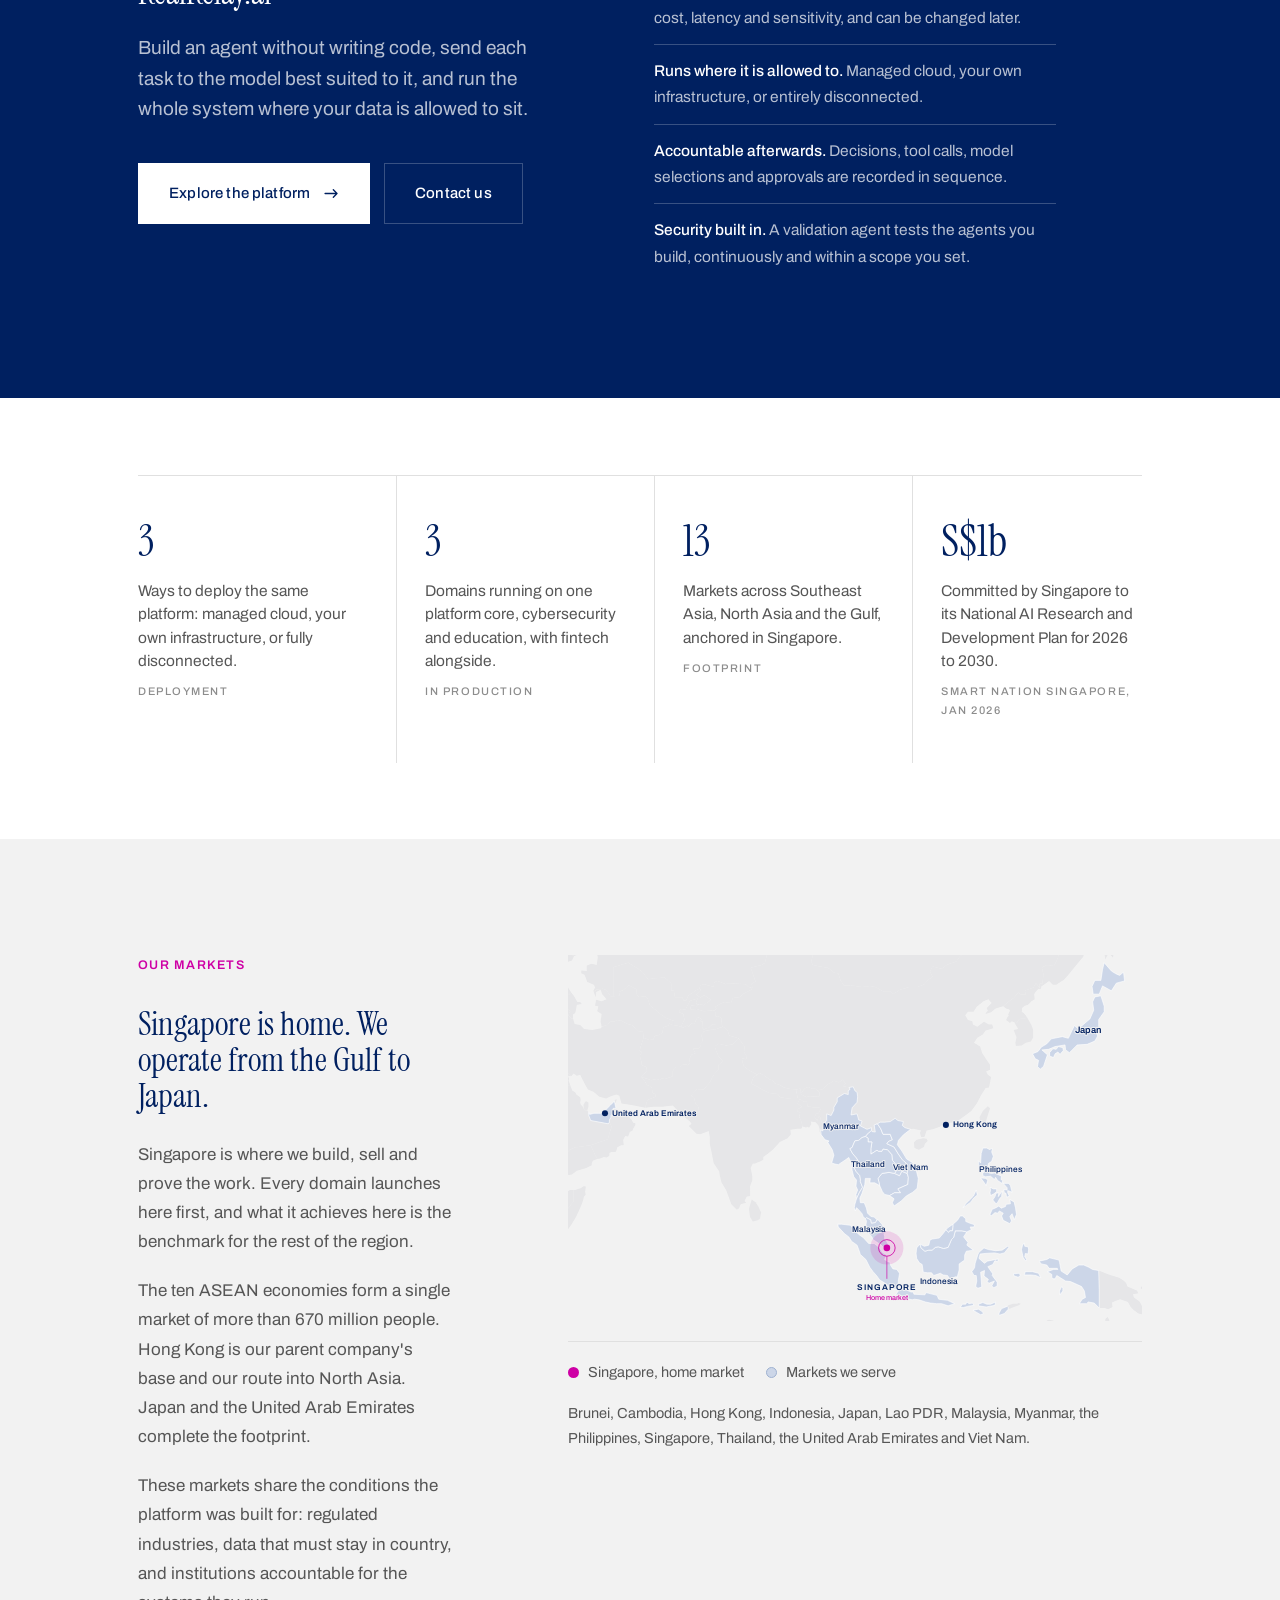
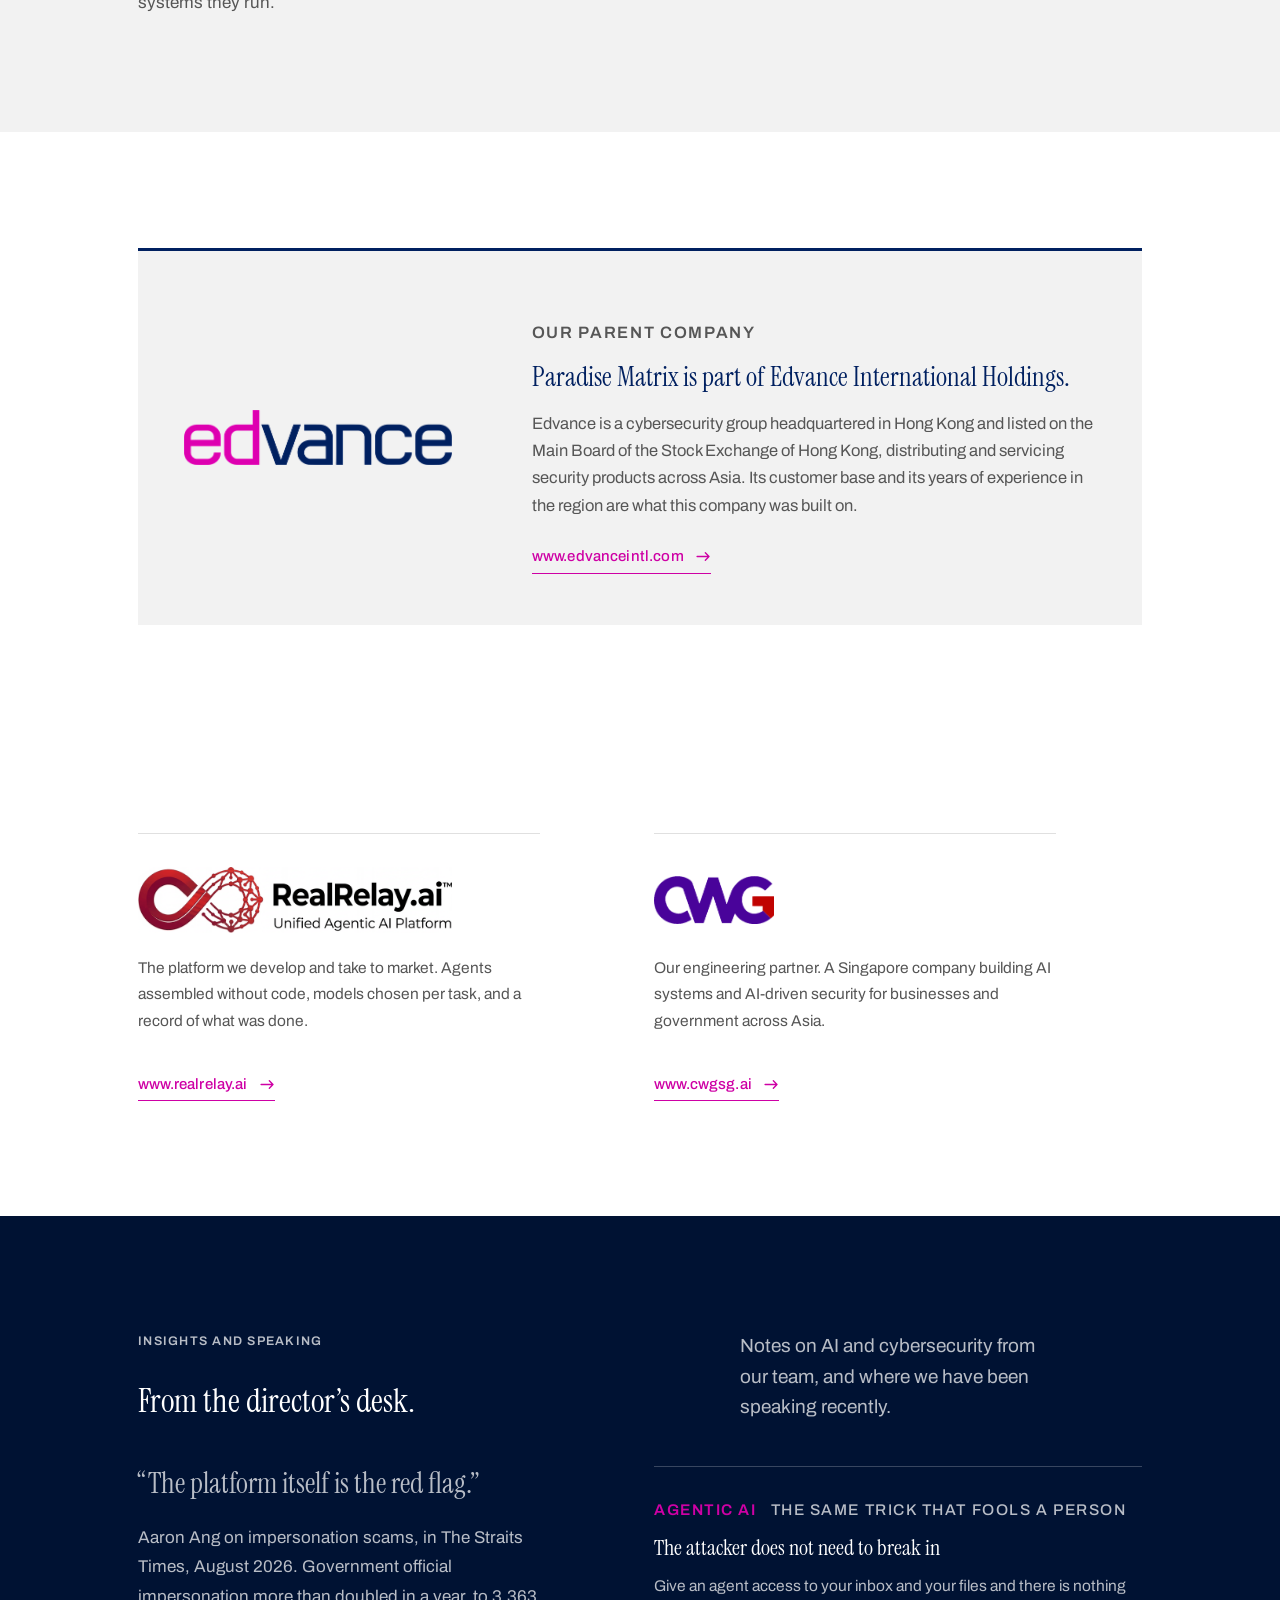
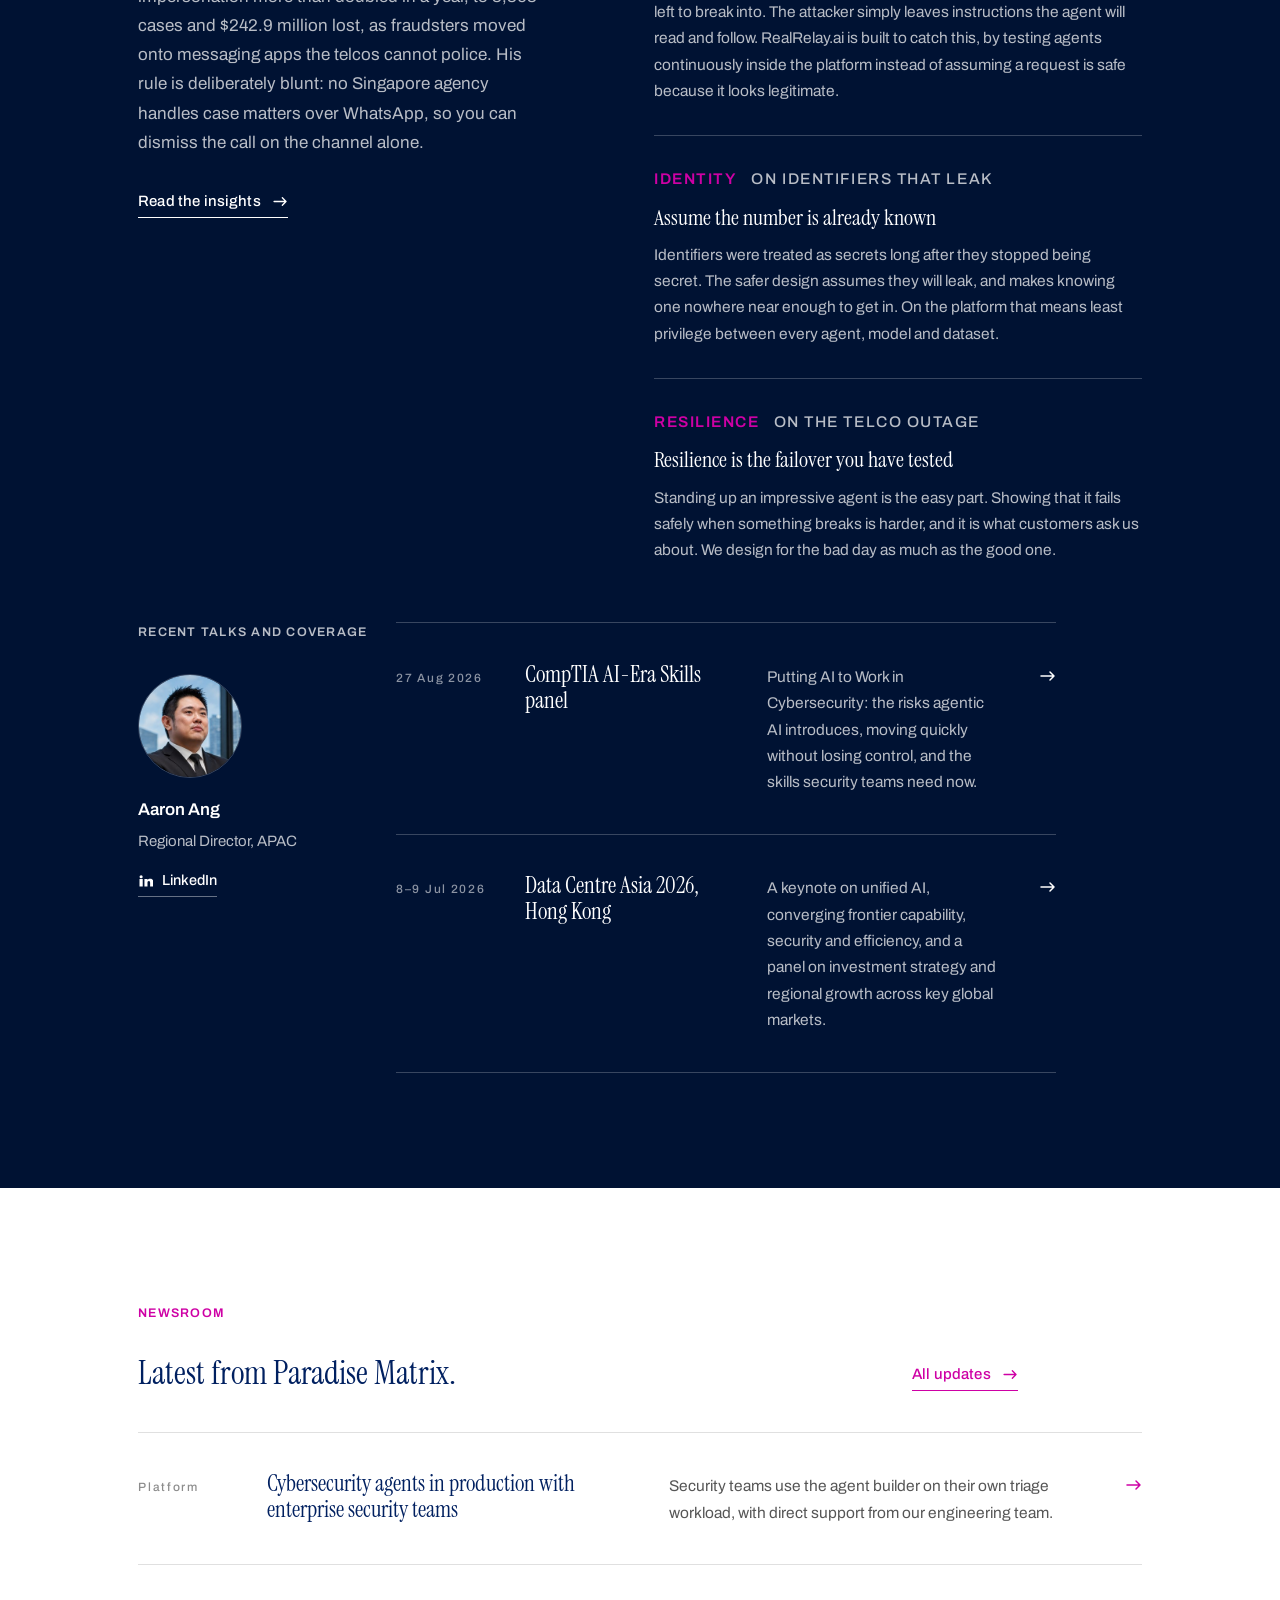
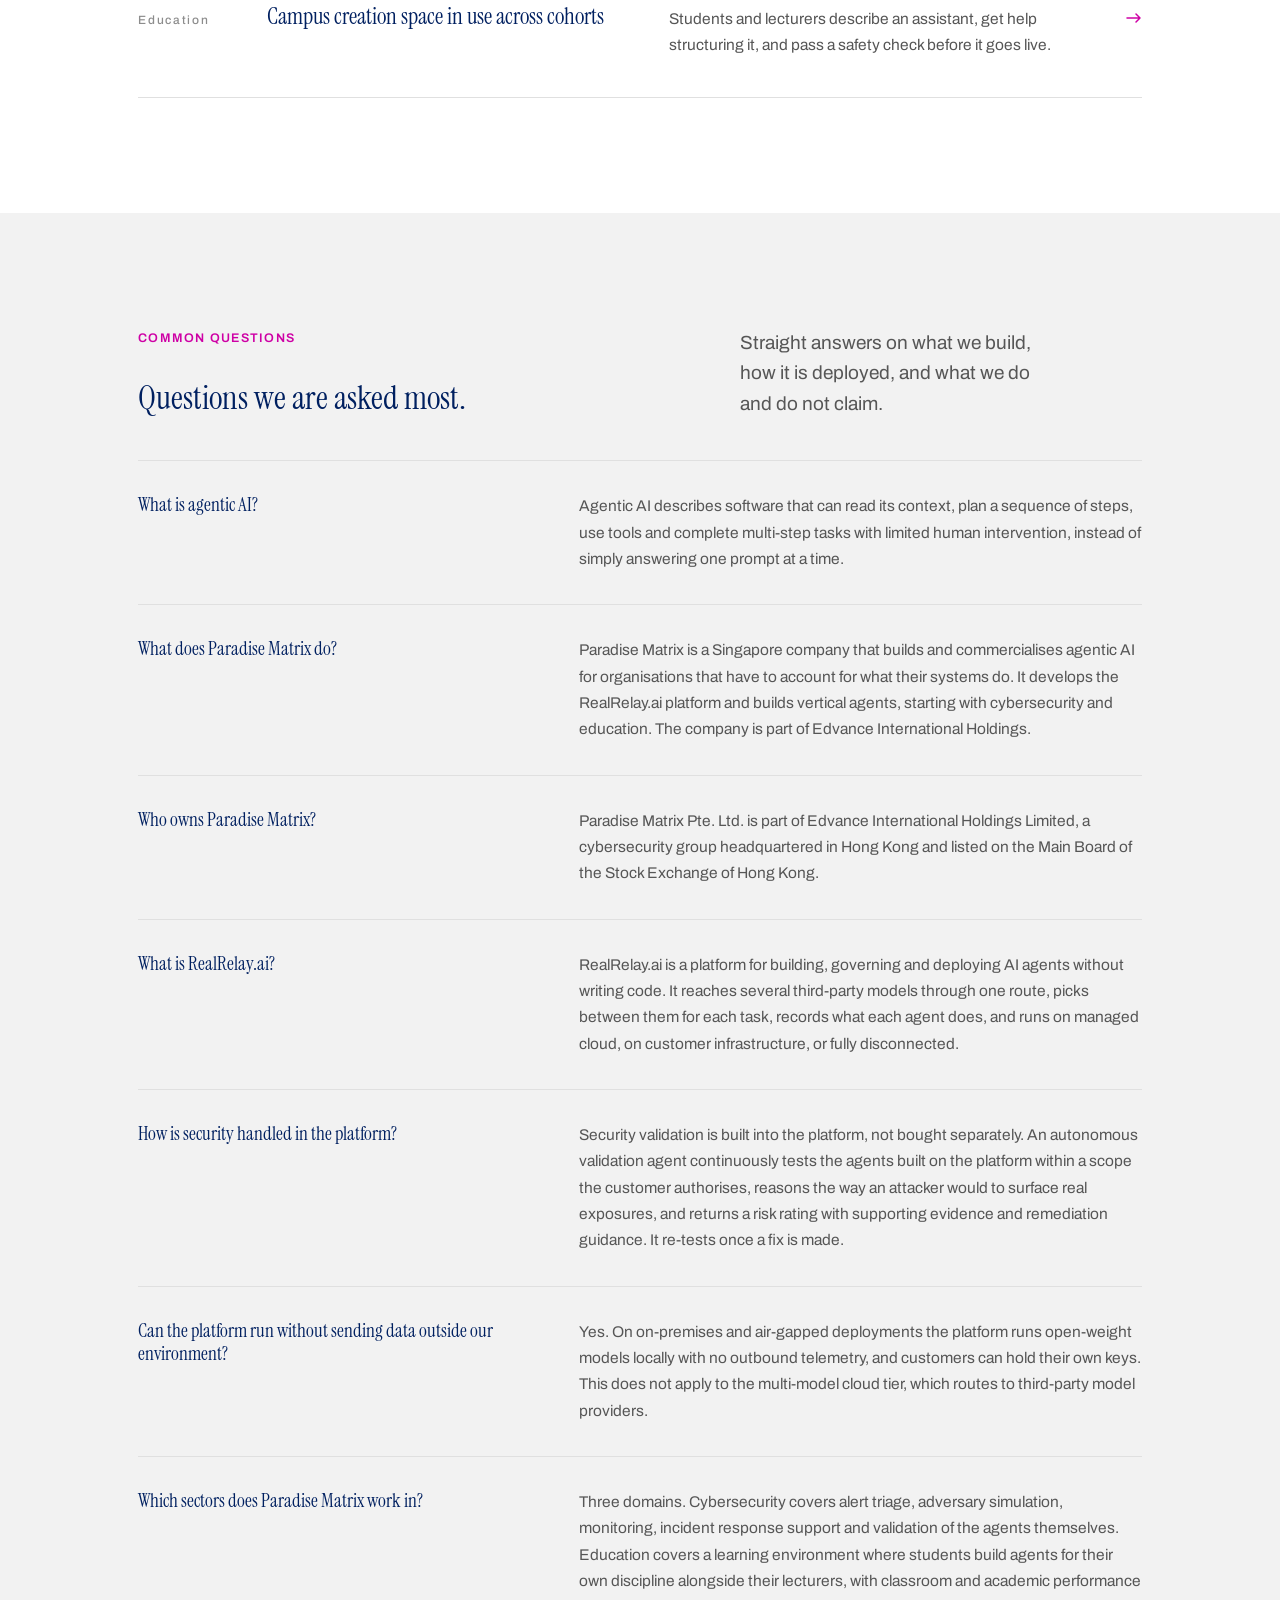
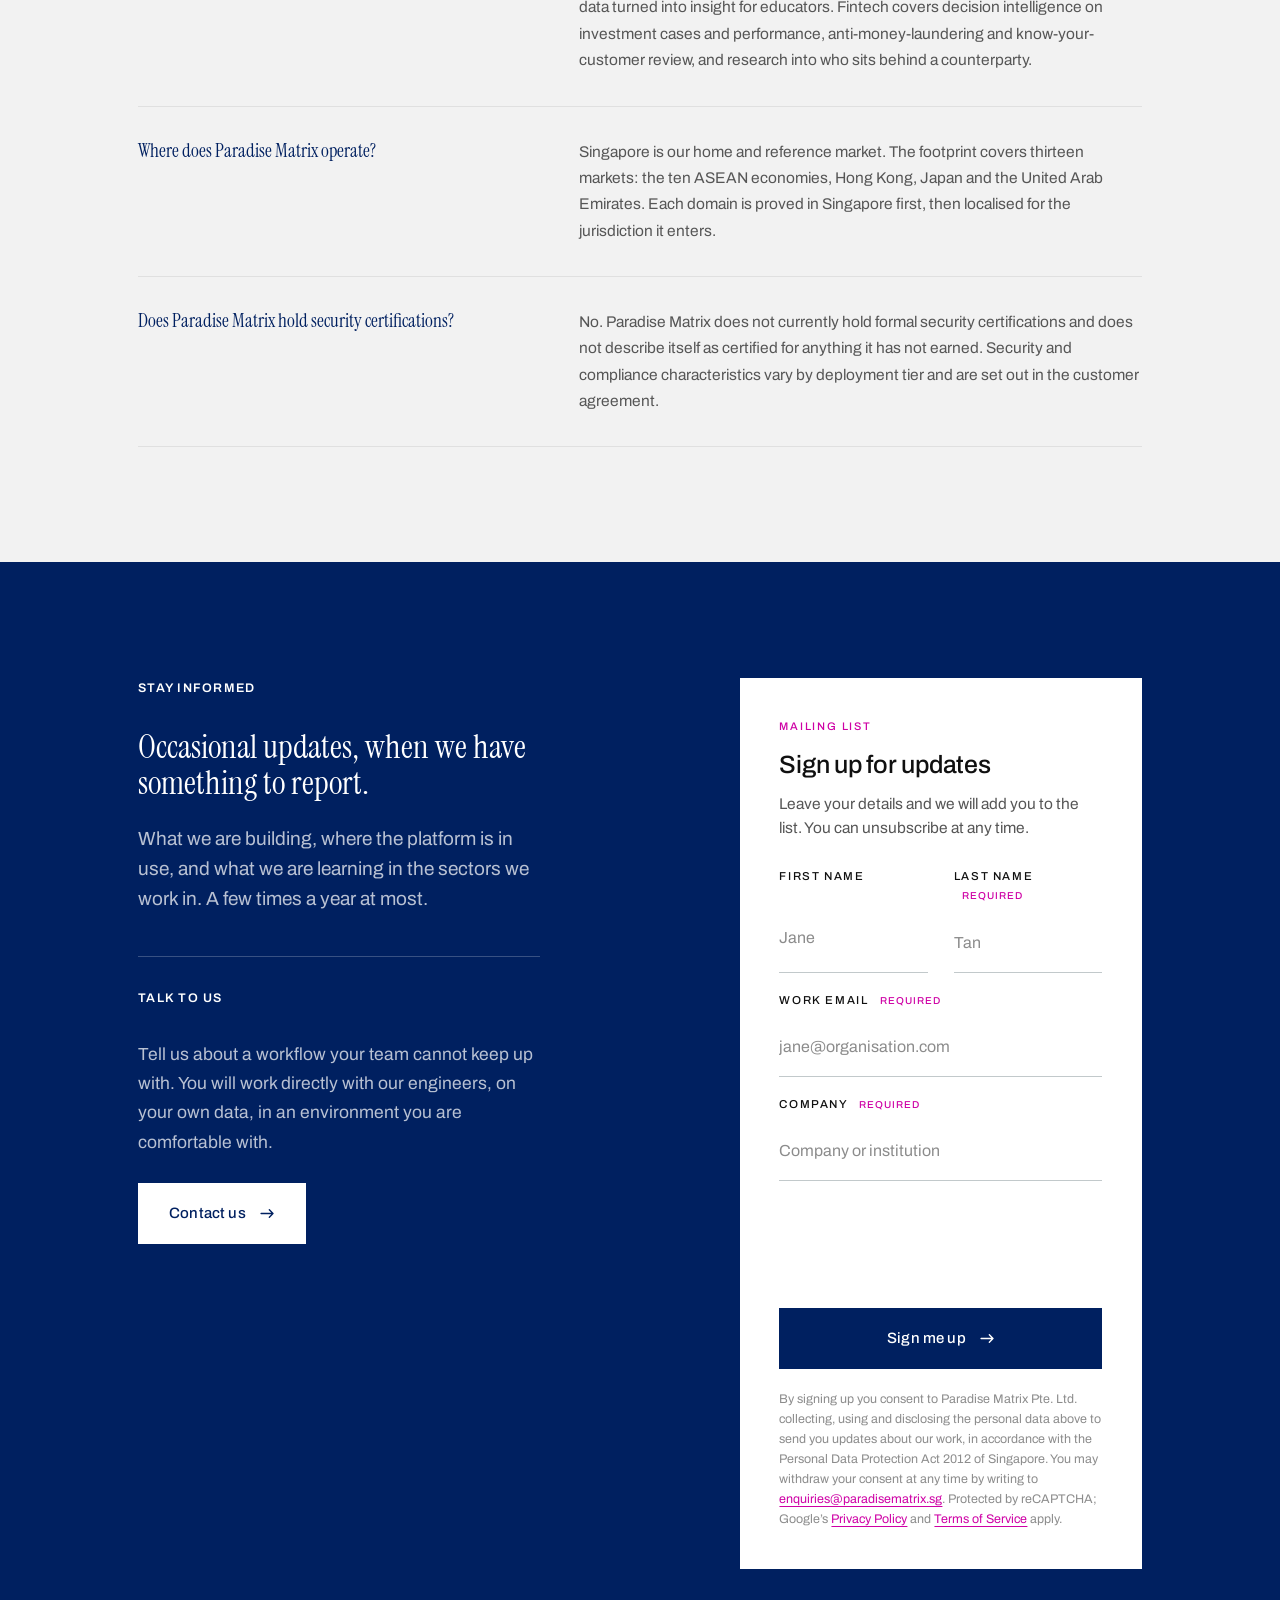
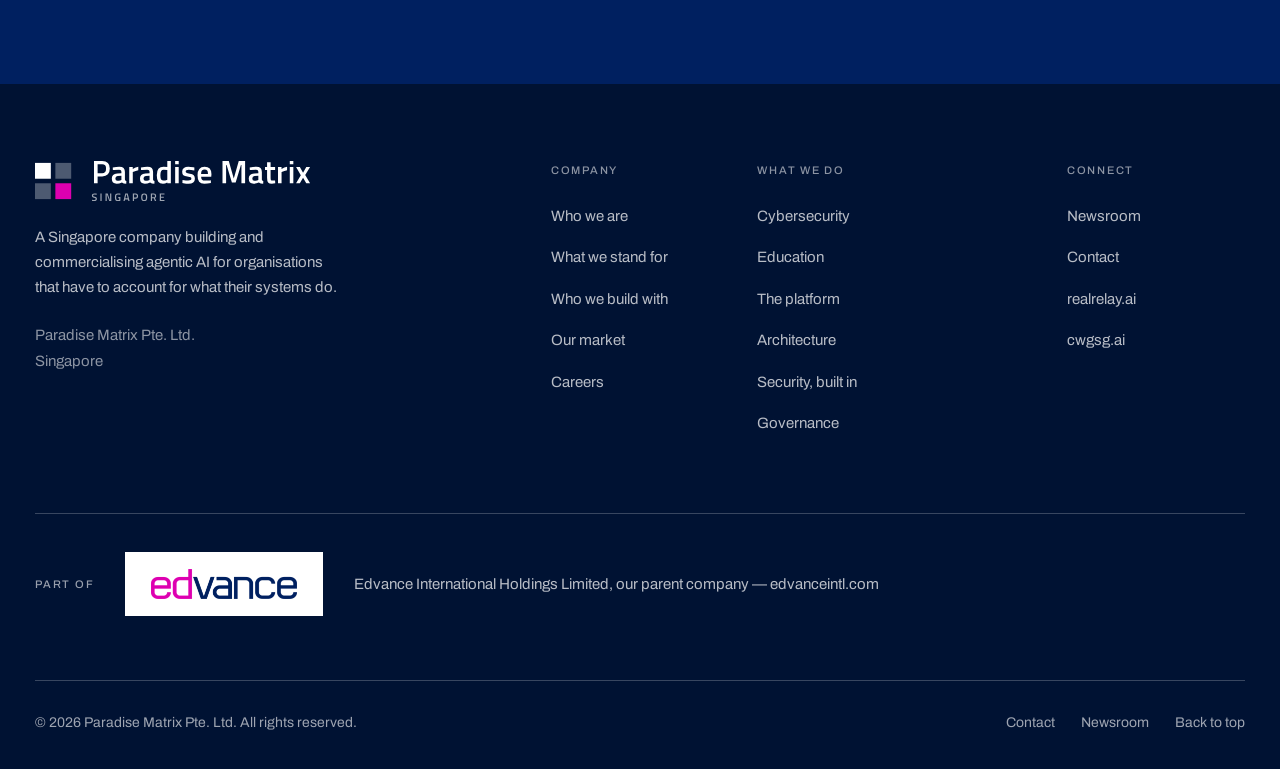
==== commit 5e74b88e: "Move every contact address to paradisematrix.sg The four addresses, enquiries, media, partners and c" ====
--- a/index.html
+++ b/index.html
@@ -97,19 +97,19 @@
         {
           "@type": "ContactPoint",
           "contactType": "sales",
-          "email": "enquiries@paradisematrix.ai",
+          "email": "enquiries@paradisematrix.sg",
           "areaServed": "SG",
           "availableLanguage": "English"
         },
         {
           "@type": "ContactPoint",
           "contactType": "media relations",
-          "email": "media@paradisematrix.ai"
+          "email": "media@paradisematrix.sg"
         },
         {
           "@type": "ContactPoint",
           "contactType": "human resources",
-          "email": "careers@paradisematrix.ai"
+          "email": "careers@paradisematrix.sg"
         }
       ]
     },
@@ -850,7 +850,7 @@
                       the personal data above to send you updates about our work, in accordance with the
                       Personal Data Protection Act 2012 of Singapore. You may withdraw your consent at any
                       time by writing to
-                      <a href="mailto:enquiries@paradisematrix.ai">enquiries@paradisematrix.ai</a>. Protected
+                      <a href="mailto:enquiries@paradisematrix.sg">enquiries@paradisematrix.sg</a>. Protected
                       by reCAPTCHA; Google&rsquo;s
                       <a href="https://policies.google.com/privacy" rel="noopener nofollow">Privacy Policy</a> and
                       <a href="https://policies.google.com/terms" rel="noopener nofollow">Terms of Service</a> apply.
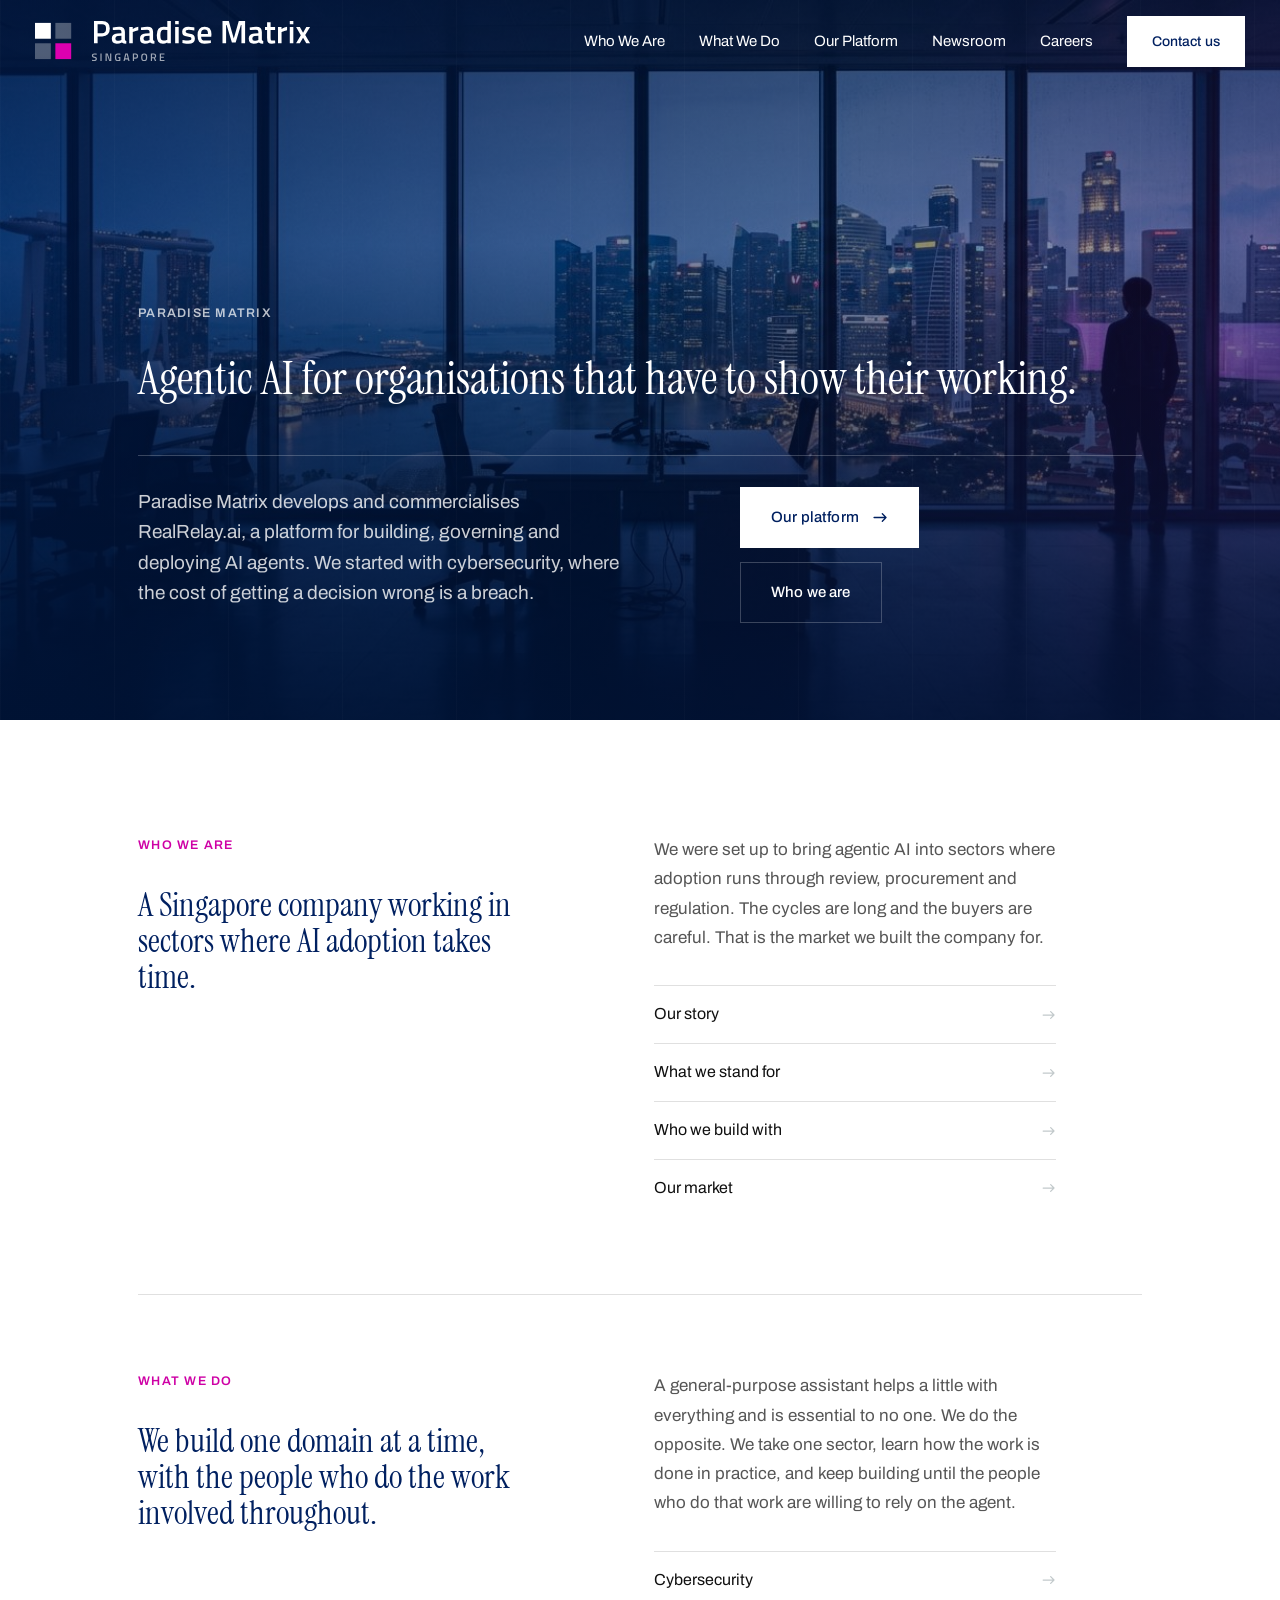
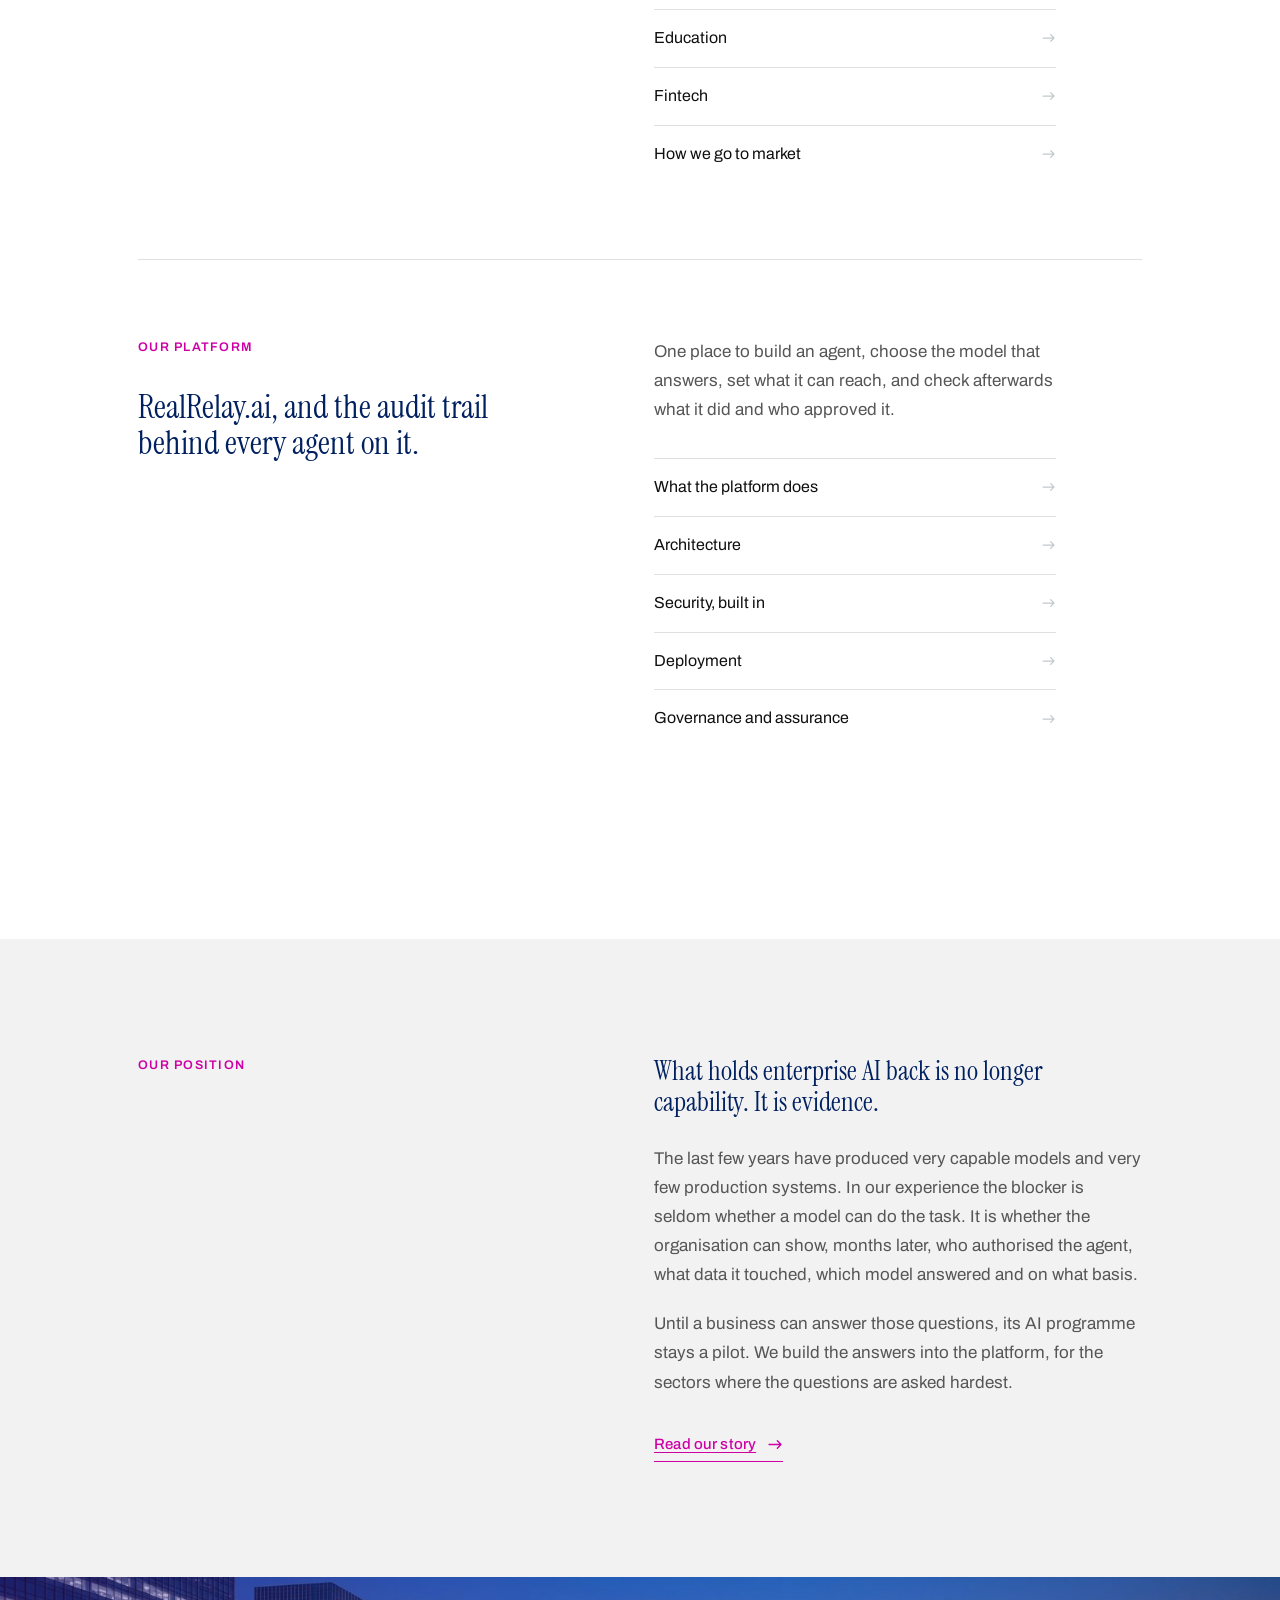
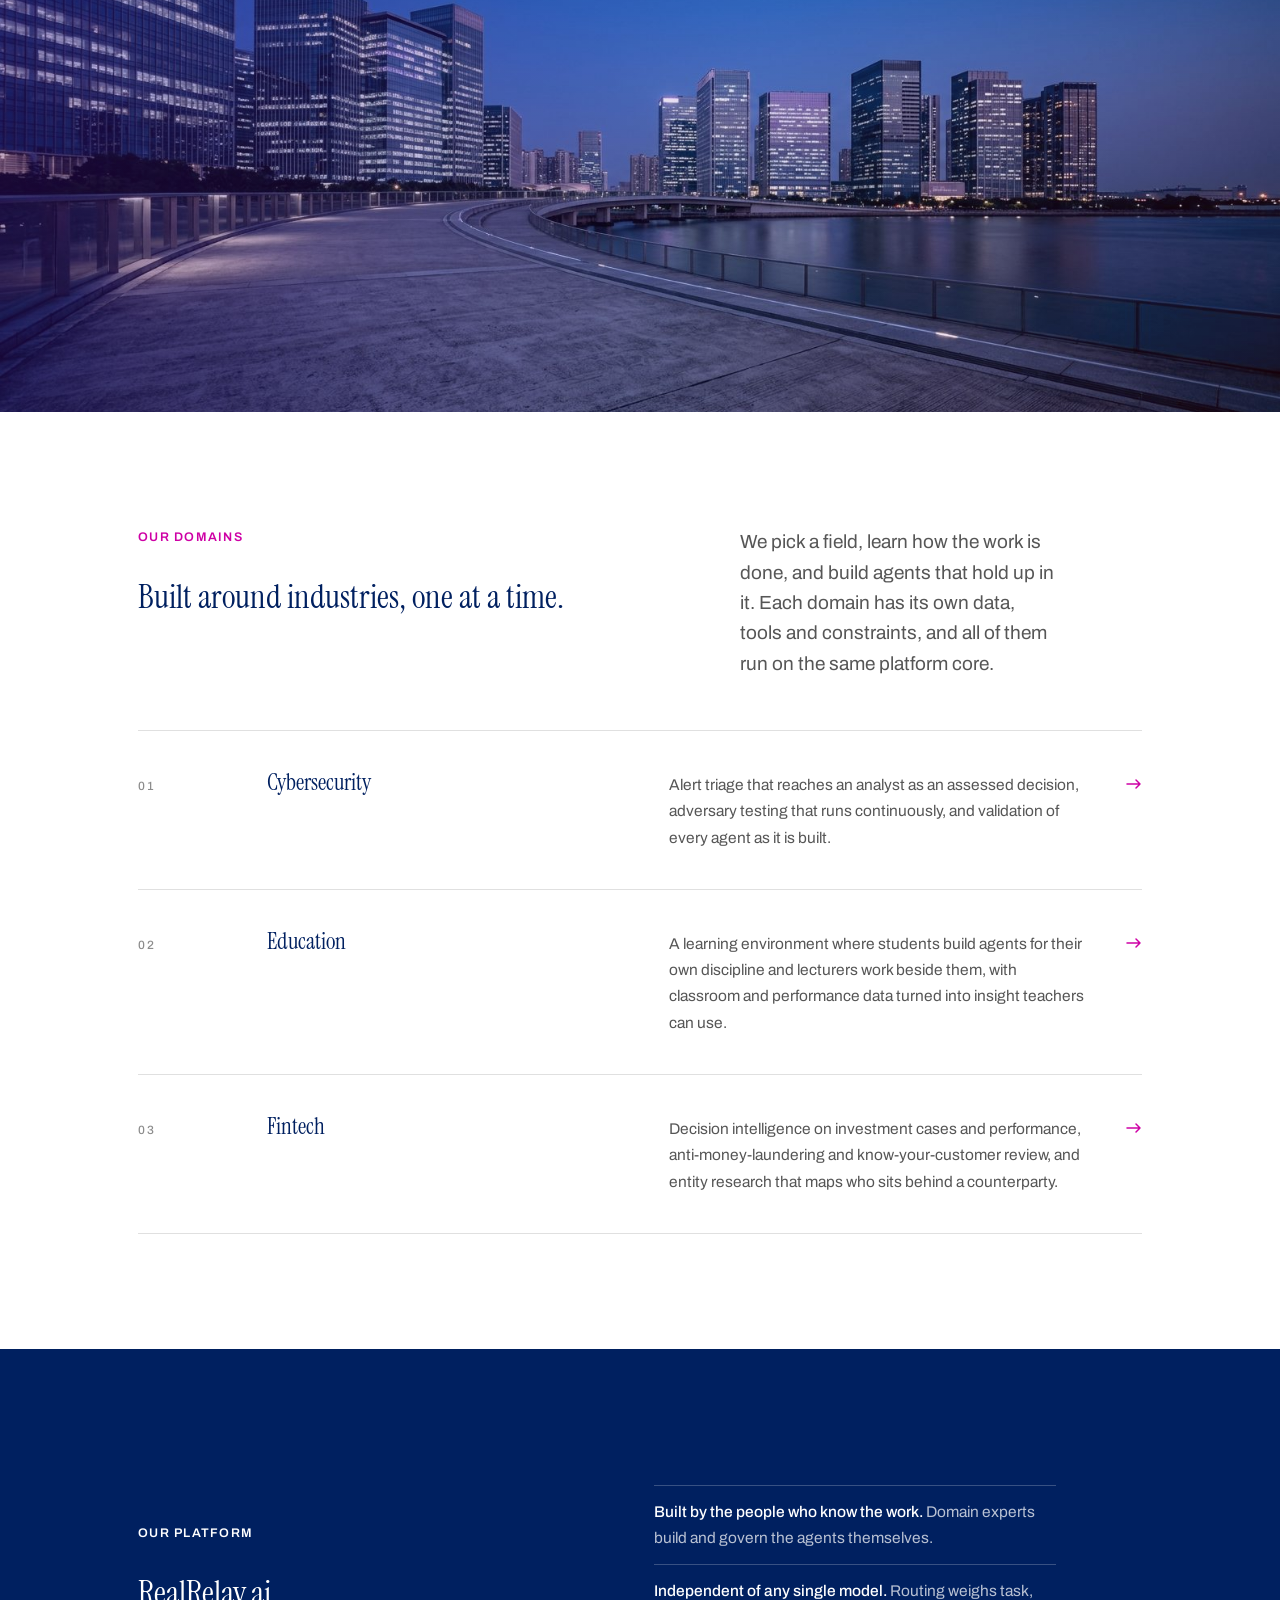
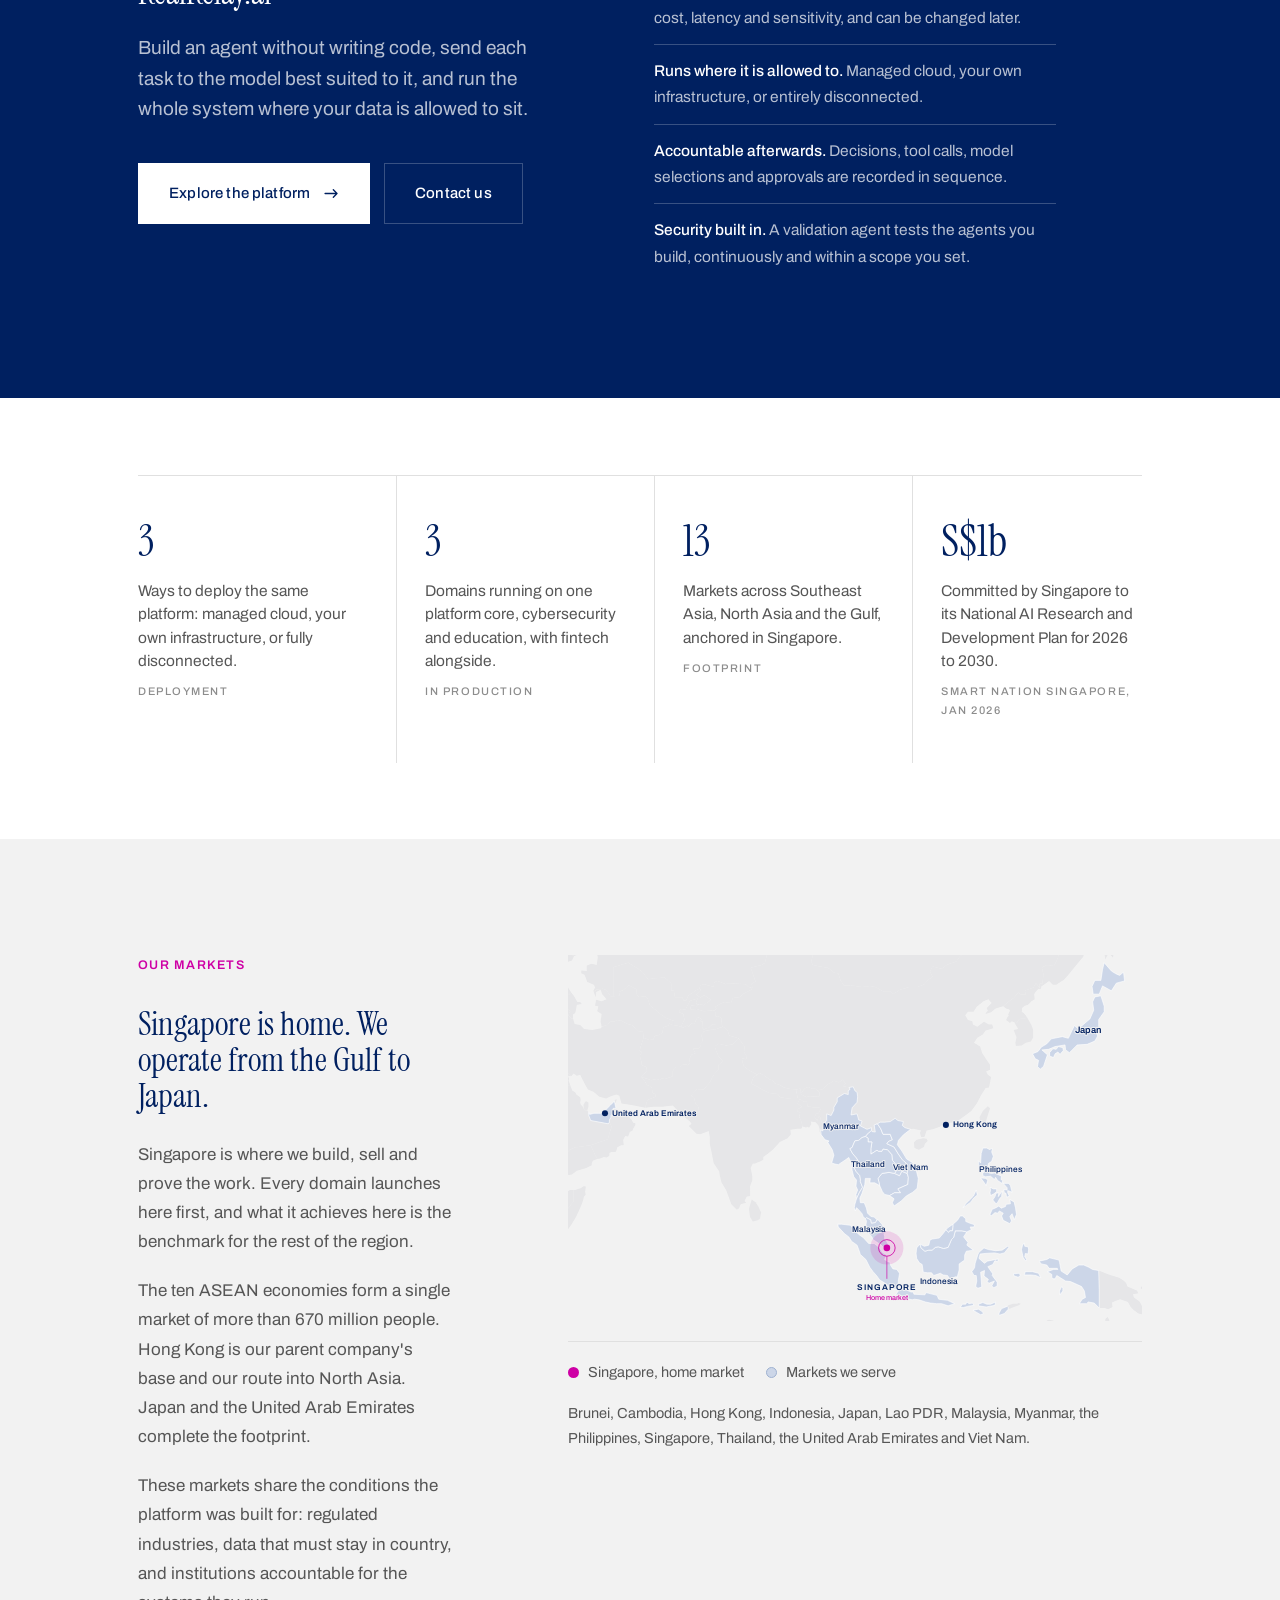
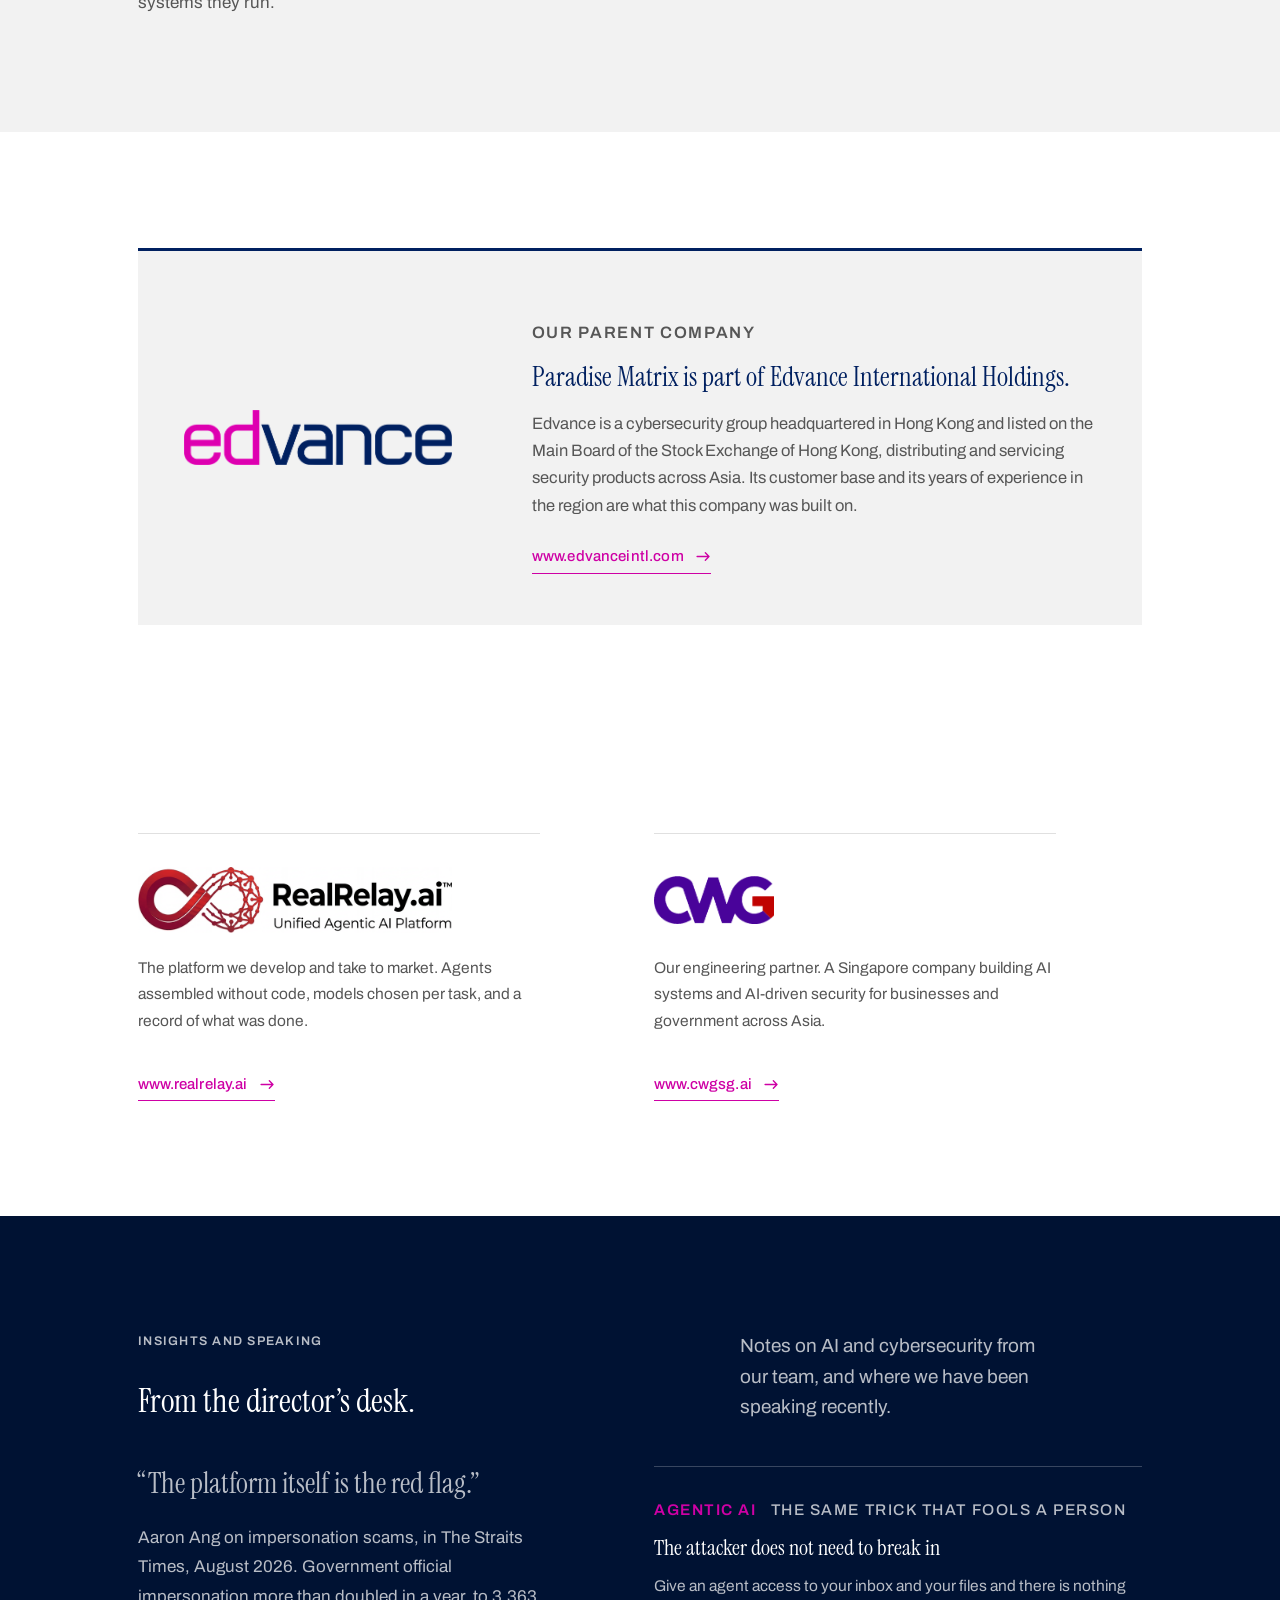
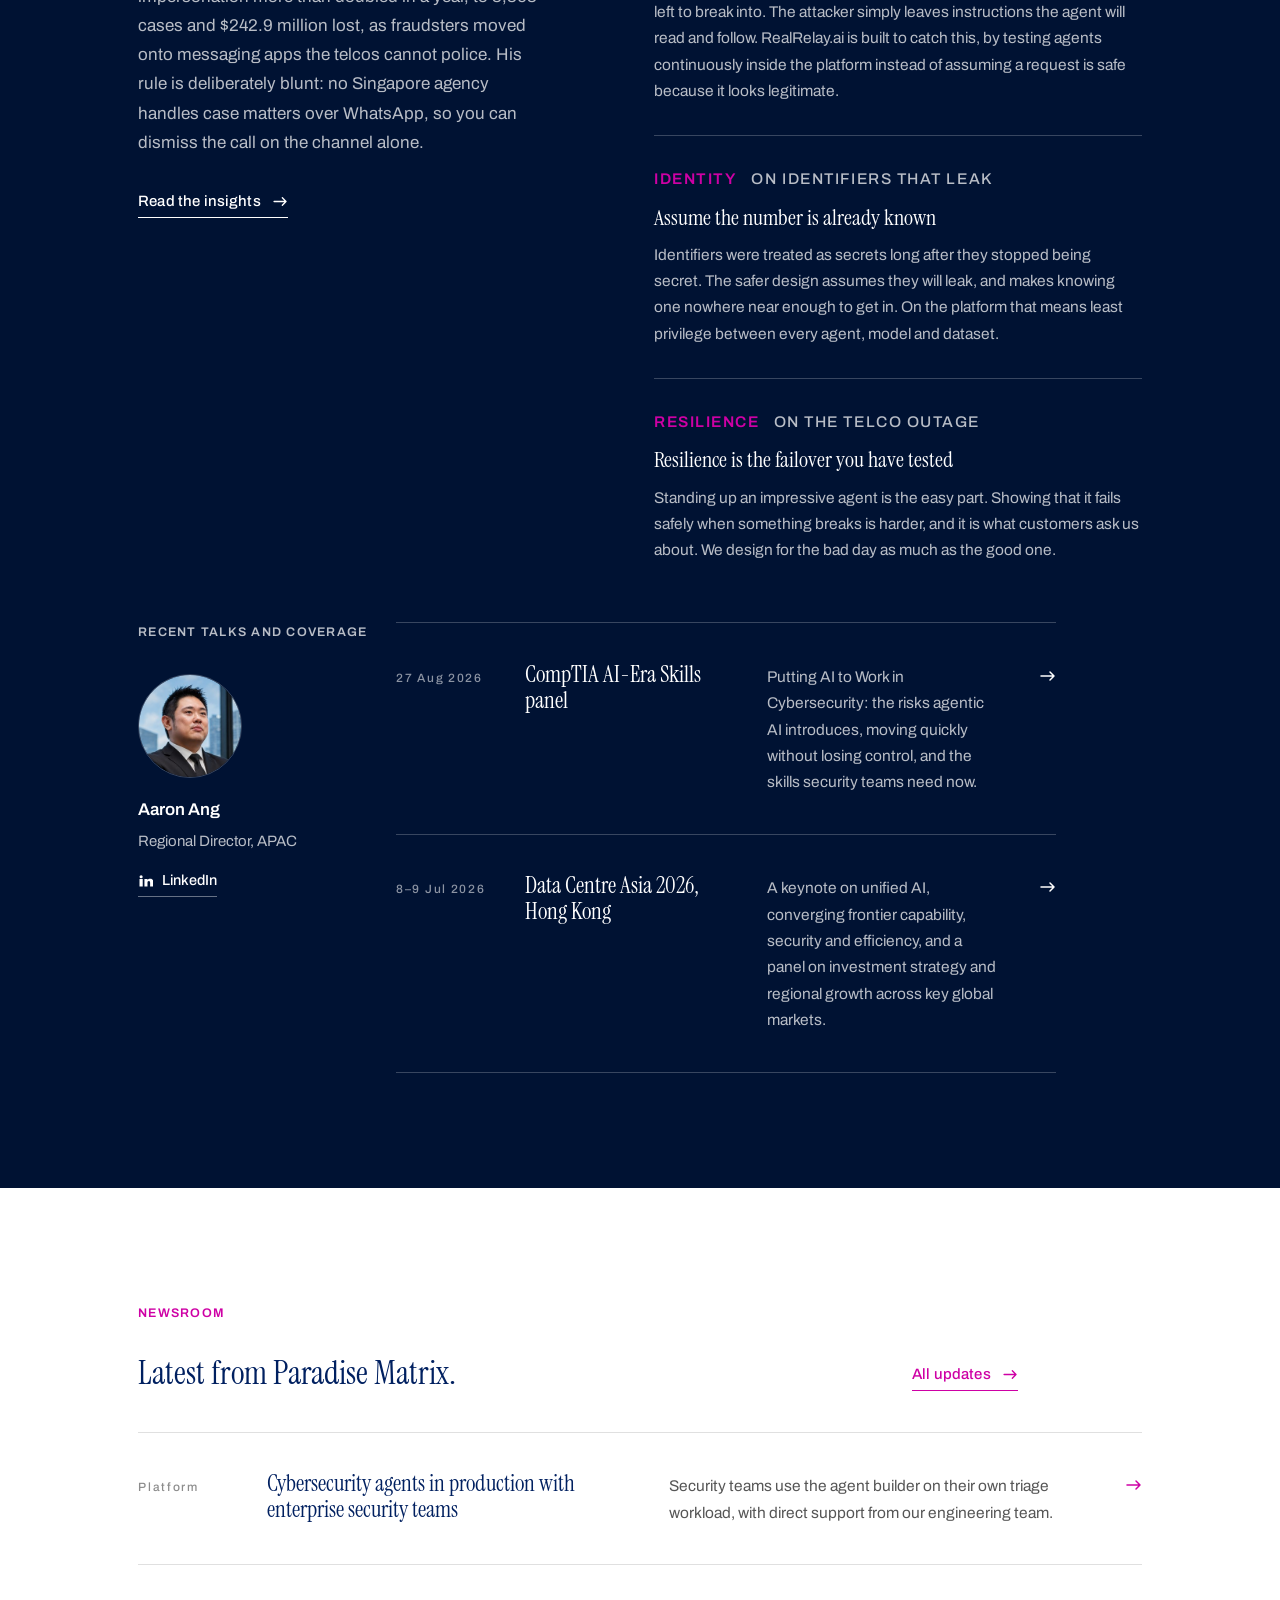
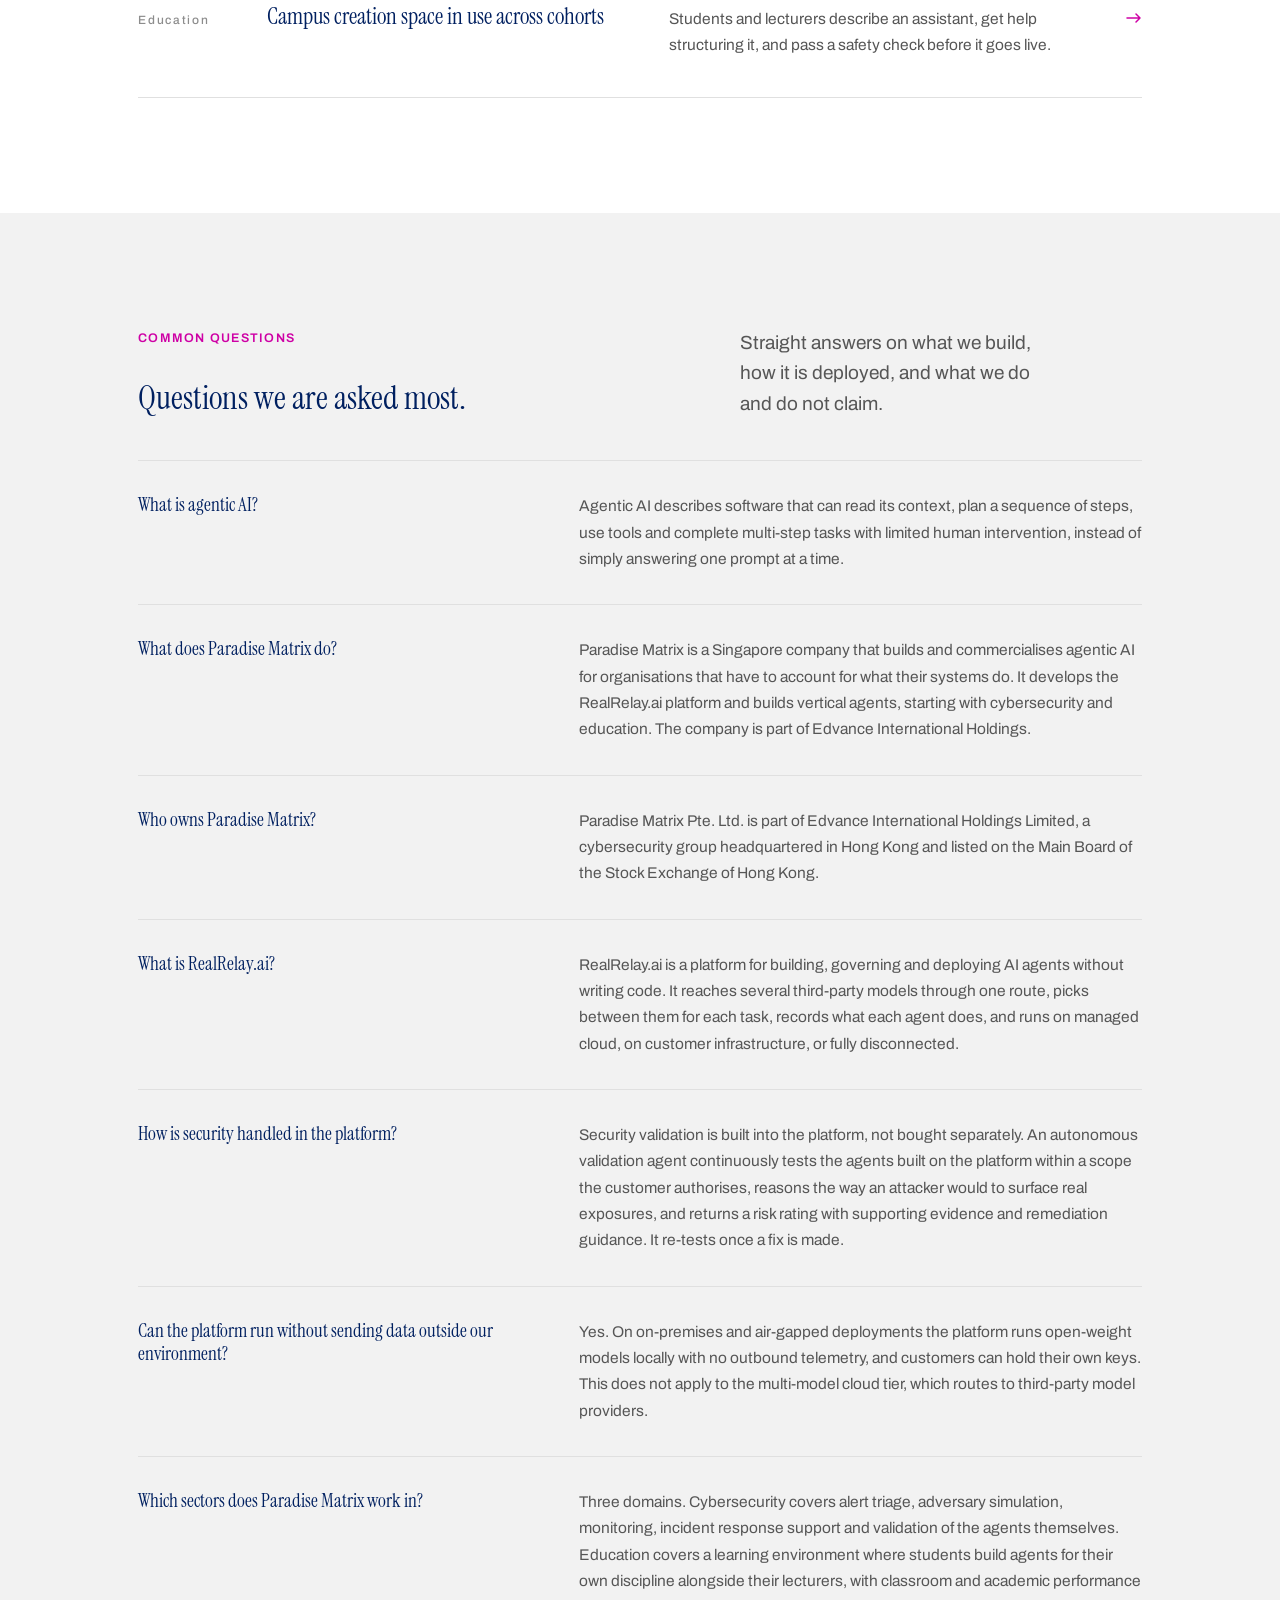
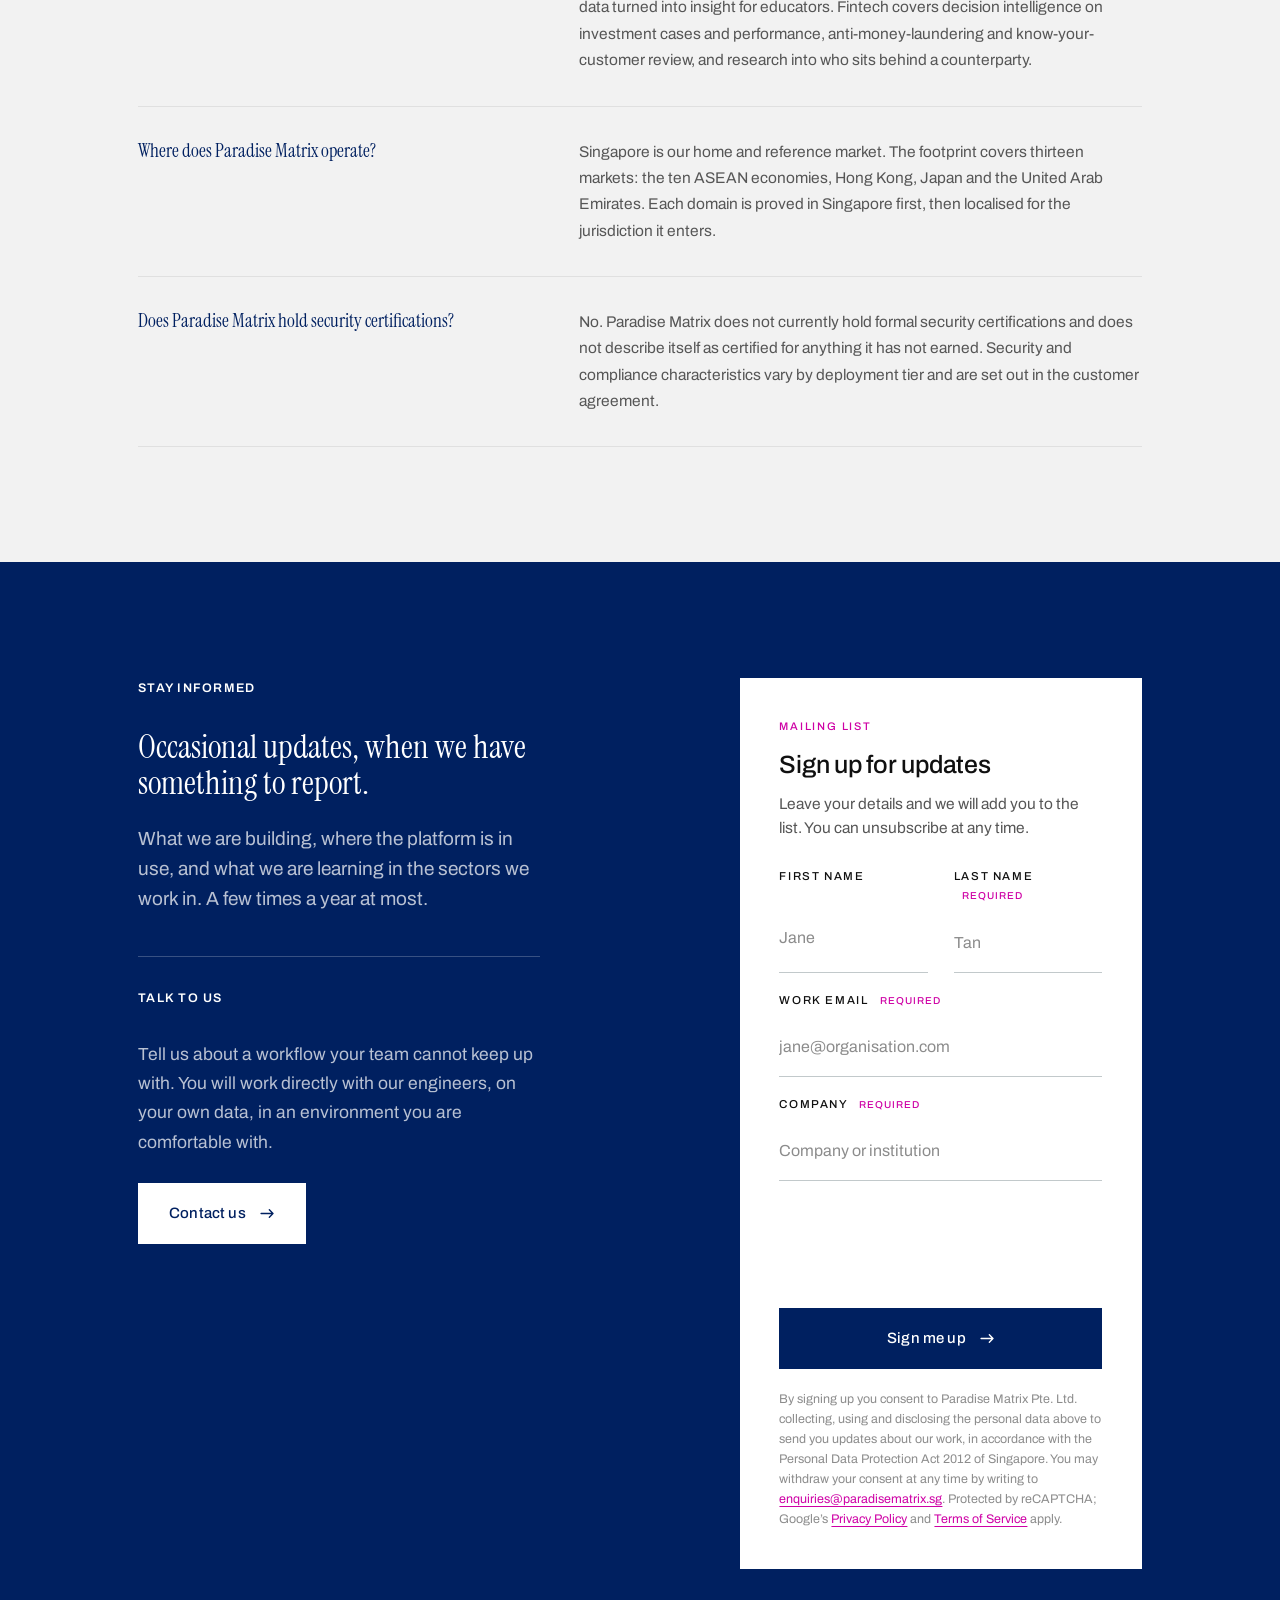
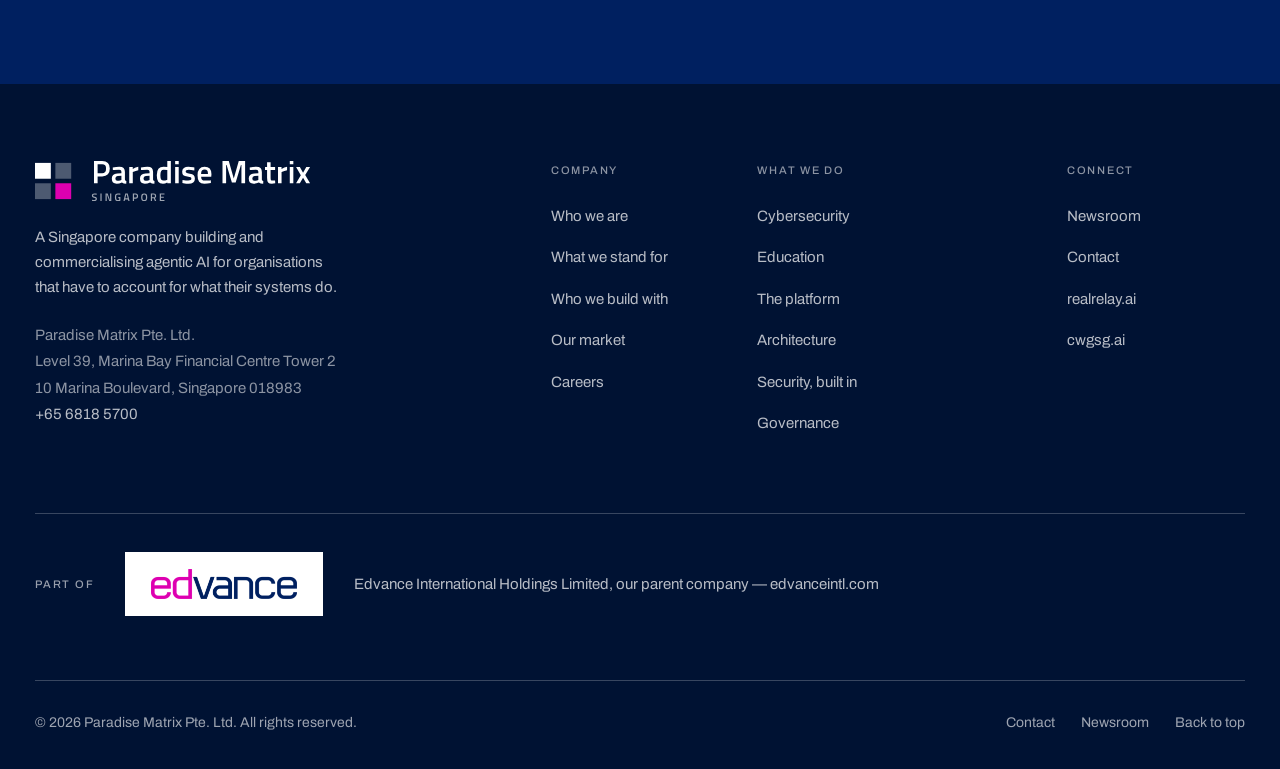
==== commit b3bcc253: "Publish the registered office and the main line The footer carried only the company name and the cit" ====
--- a/index.html
+++ b/index.html
@@ -90,14 +90,18 @@
       ],
       "address": {
         "@type": "PostalAddress",
+        "streetAddress": "Level 39, Marina Bay Financial Centre Tower 2, 10 Marina Boulevard",
         "addressLocality": "Singapore",
+        "postalCode": "018983",
         "addressCountry": "SG"
       },
+      "telephone": "+65 6818 5700",
       "contactPoint": [
         {
           "@type": "ContactPoint",
           "contactType": "sales",
           "email": "enquiries@paradisematrix.sg",
+          "telephone": "+65 6818 5700",
           "areaServed": "SG",
           "availableLanguage": "English"
         },
@@ -892,7 +896,9 @@
           <p>A Singapore company building and commercialising agentic AI for organisations that have to account for what their systems do.</p>
           <address class="footer-addr">
             Paradise Matrix Pte. Ltd.<br>
-            Singapore
+            Level 39, Marina Bay Financial Centre Tower 2<br>
+            10 Marina Boulevard, Singapore 018983<br>
+            <a href="tel:+6568185700">+65 6818 5700</a>
           </address>
         </div>
         <div class="c-2 start6 footer-col">
--- a/assets/css/site.css
+++ b/assets/css/site.css
@@ -784,6 +784,8 @@
 .footer-col a:hover { color: #fff; }
 .footer-about p { margin-top: 24px; font-size: 15px; color: var(--on-deep-muted); max-width: 34ch; }
 .footer-addr { margin-top: 22px; font-style: normal; font-size: 15px; line-height: 1.75; color: rgba(255,255,255,.55); }
+.site-footer .footer-addr a { color: rgba(255,255,255,.72); }
+.site-footer .footer-addr a:hover { color: #fff; }
 .footer-bottom {
   display: flex; flex-wrap: wrap; align-items: center; justify-content: space-between; gap: 16px;
   margin-top: clamp(44px, 5vw, 72px); padding-top: 30px;
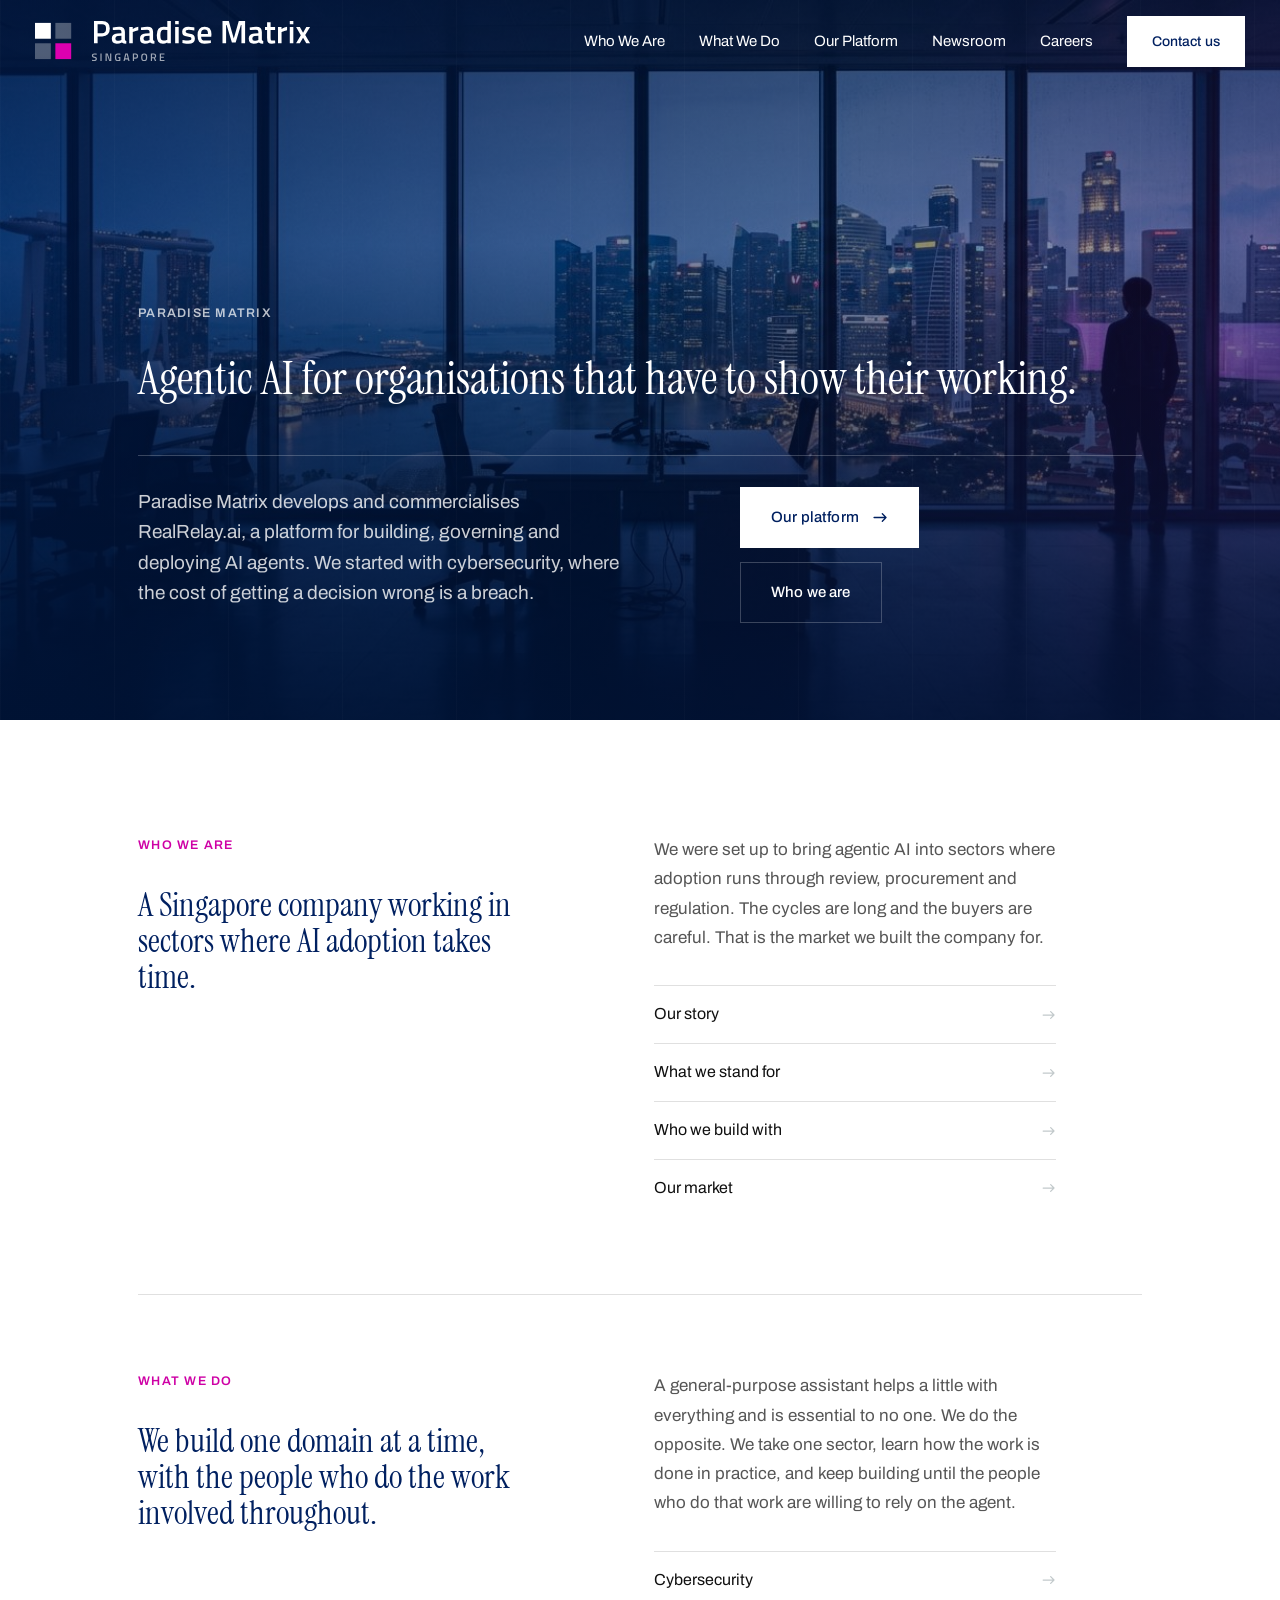
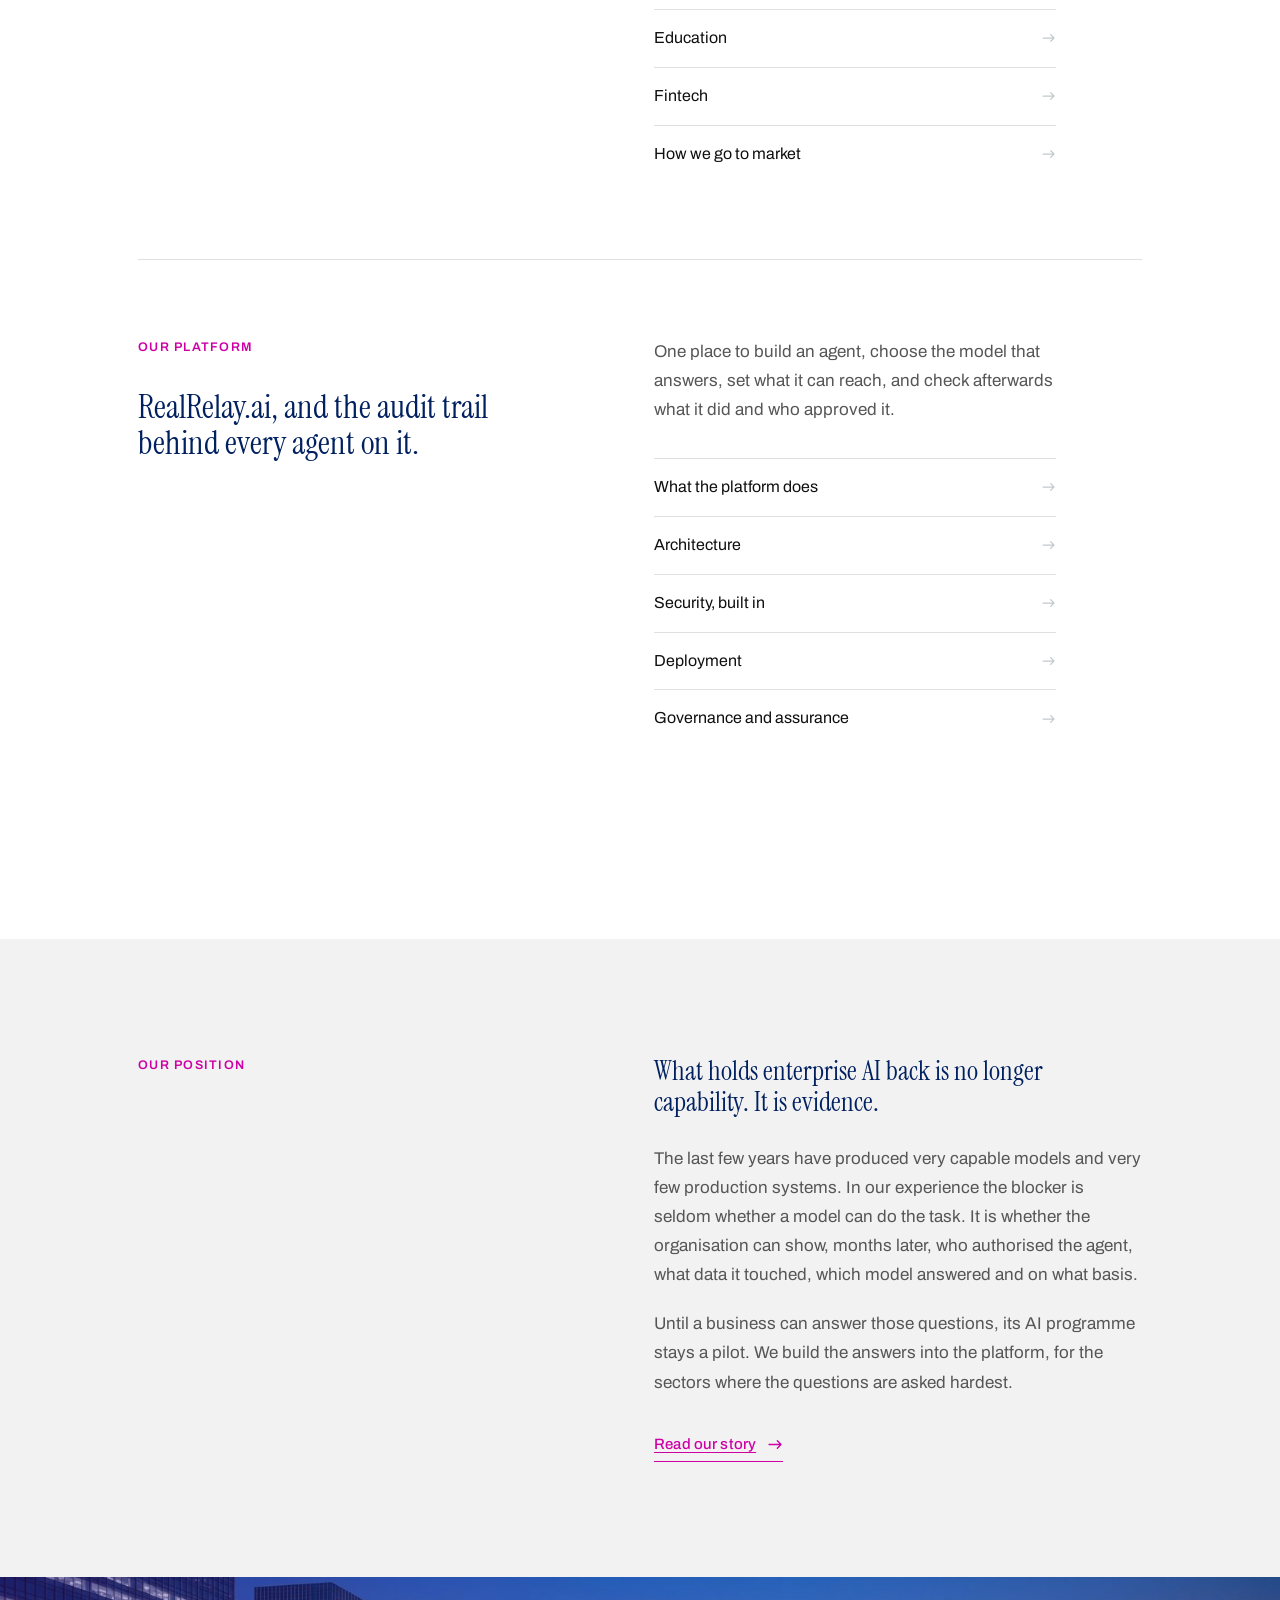
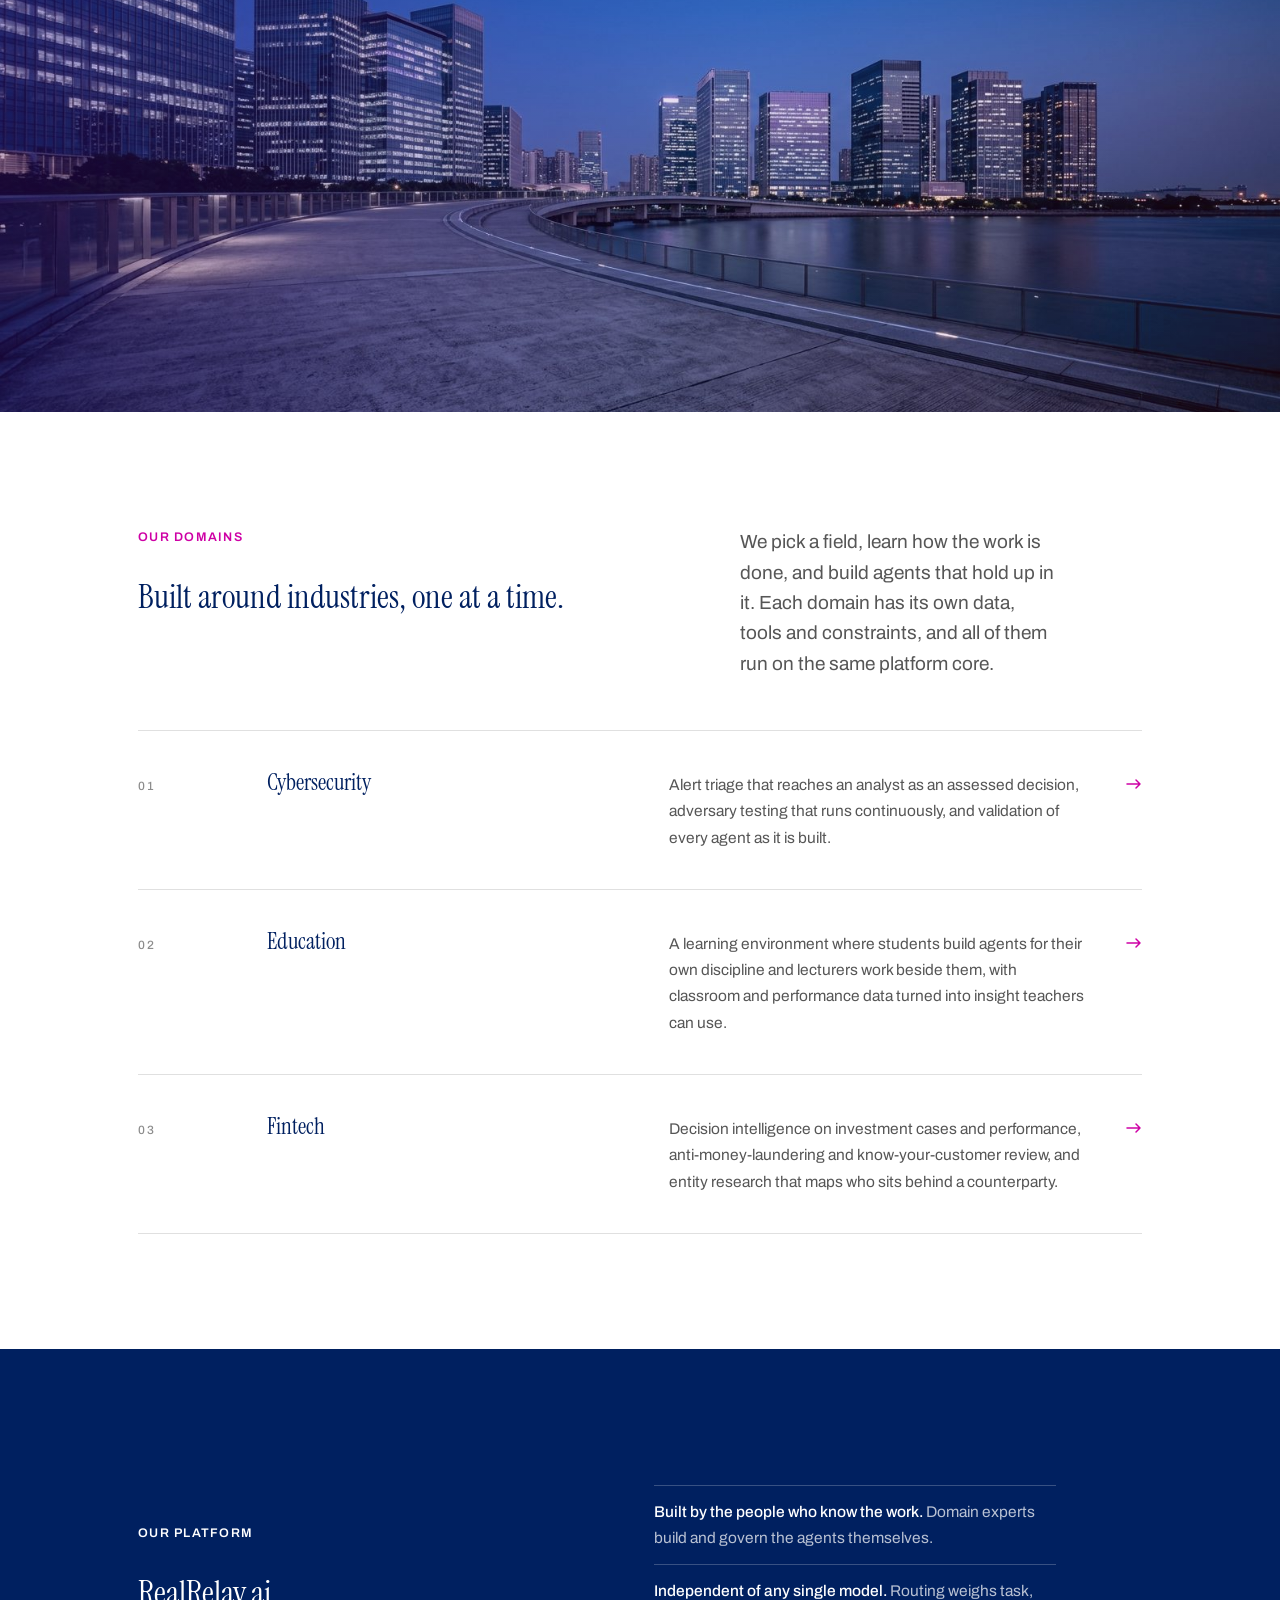
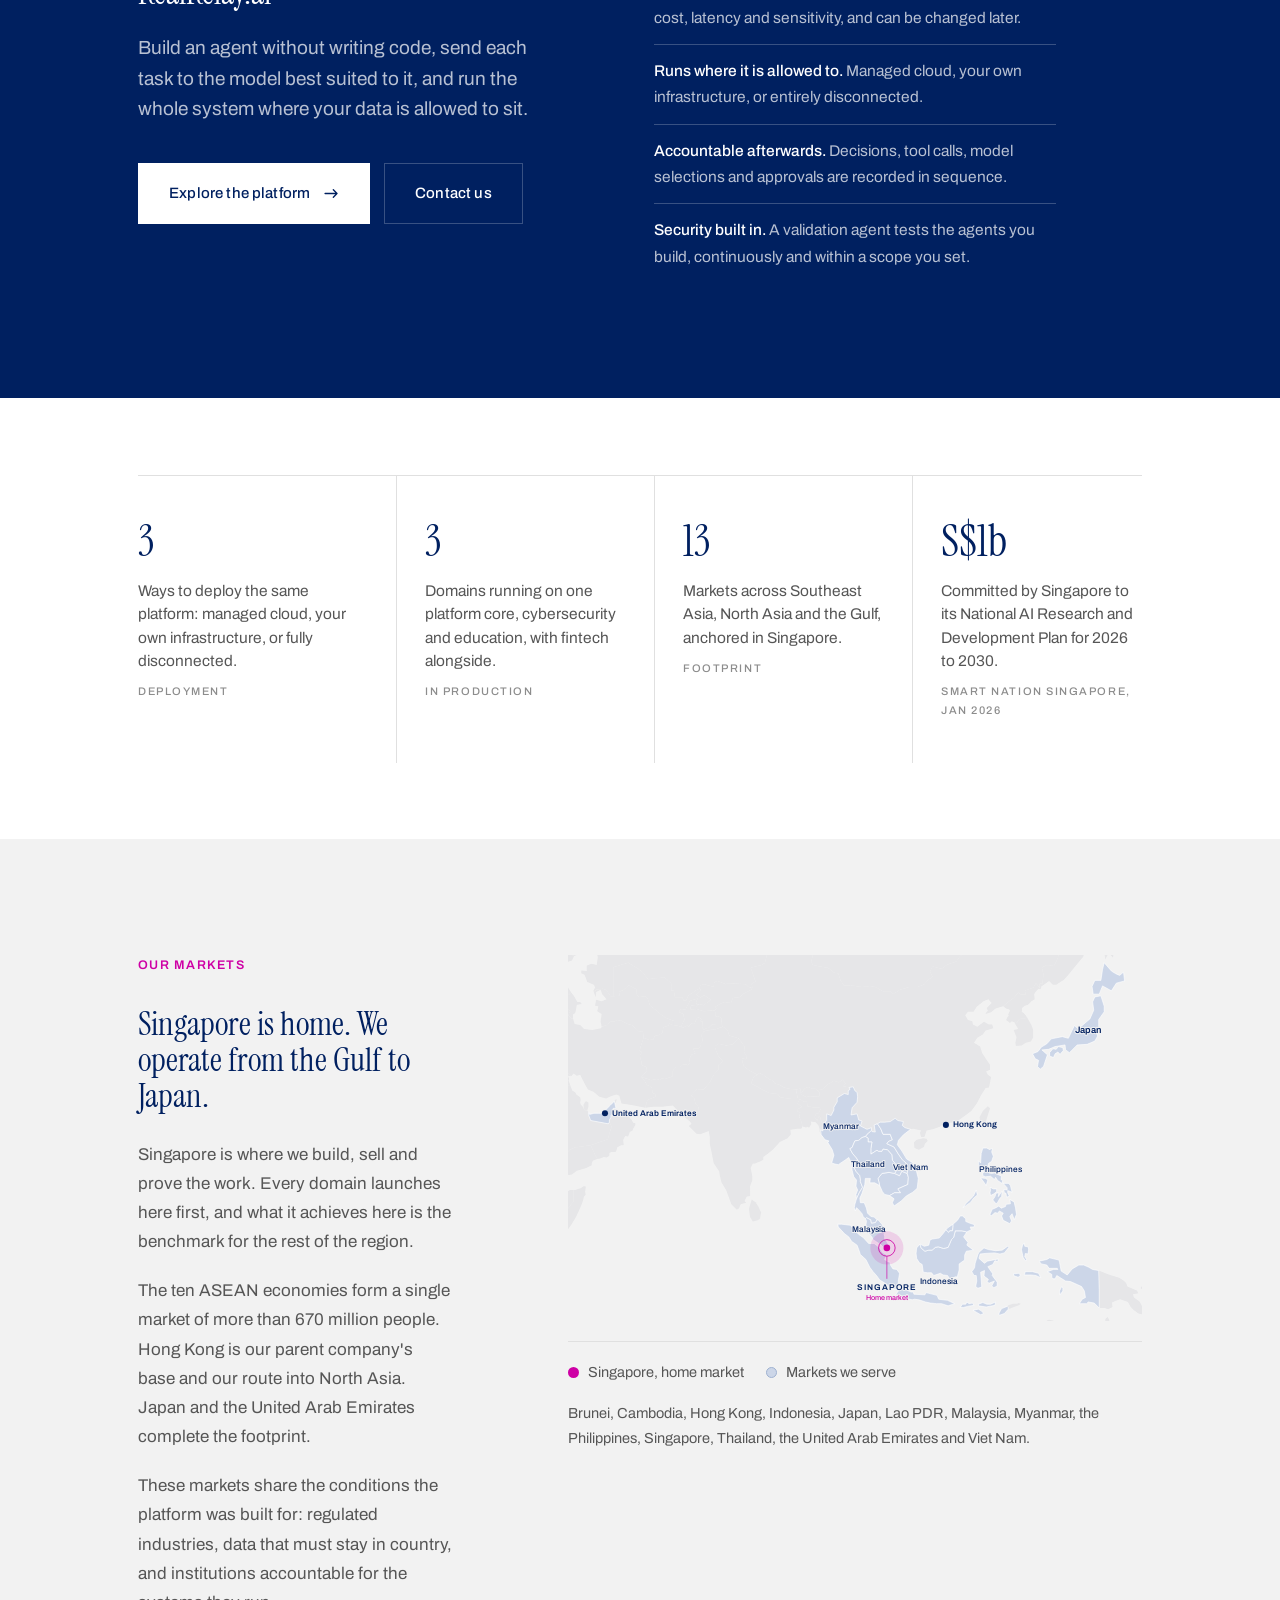
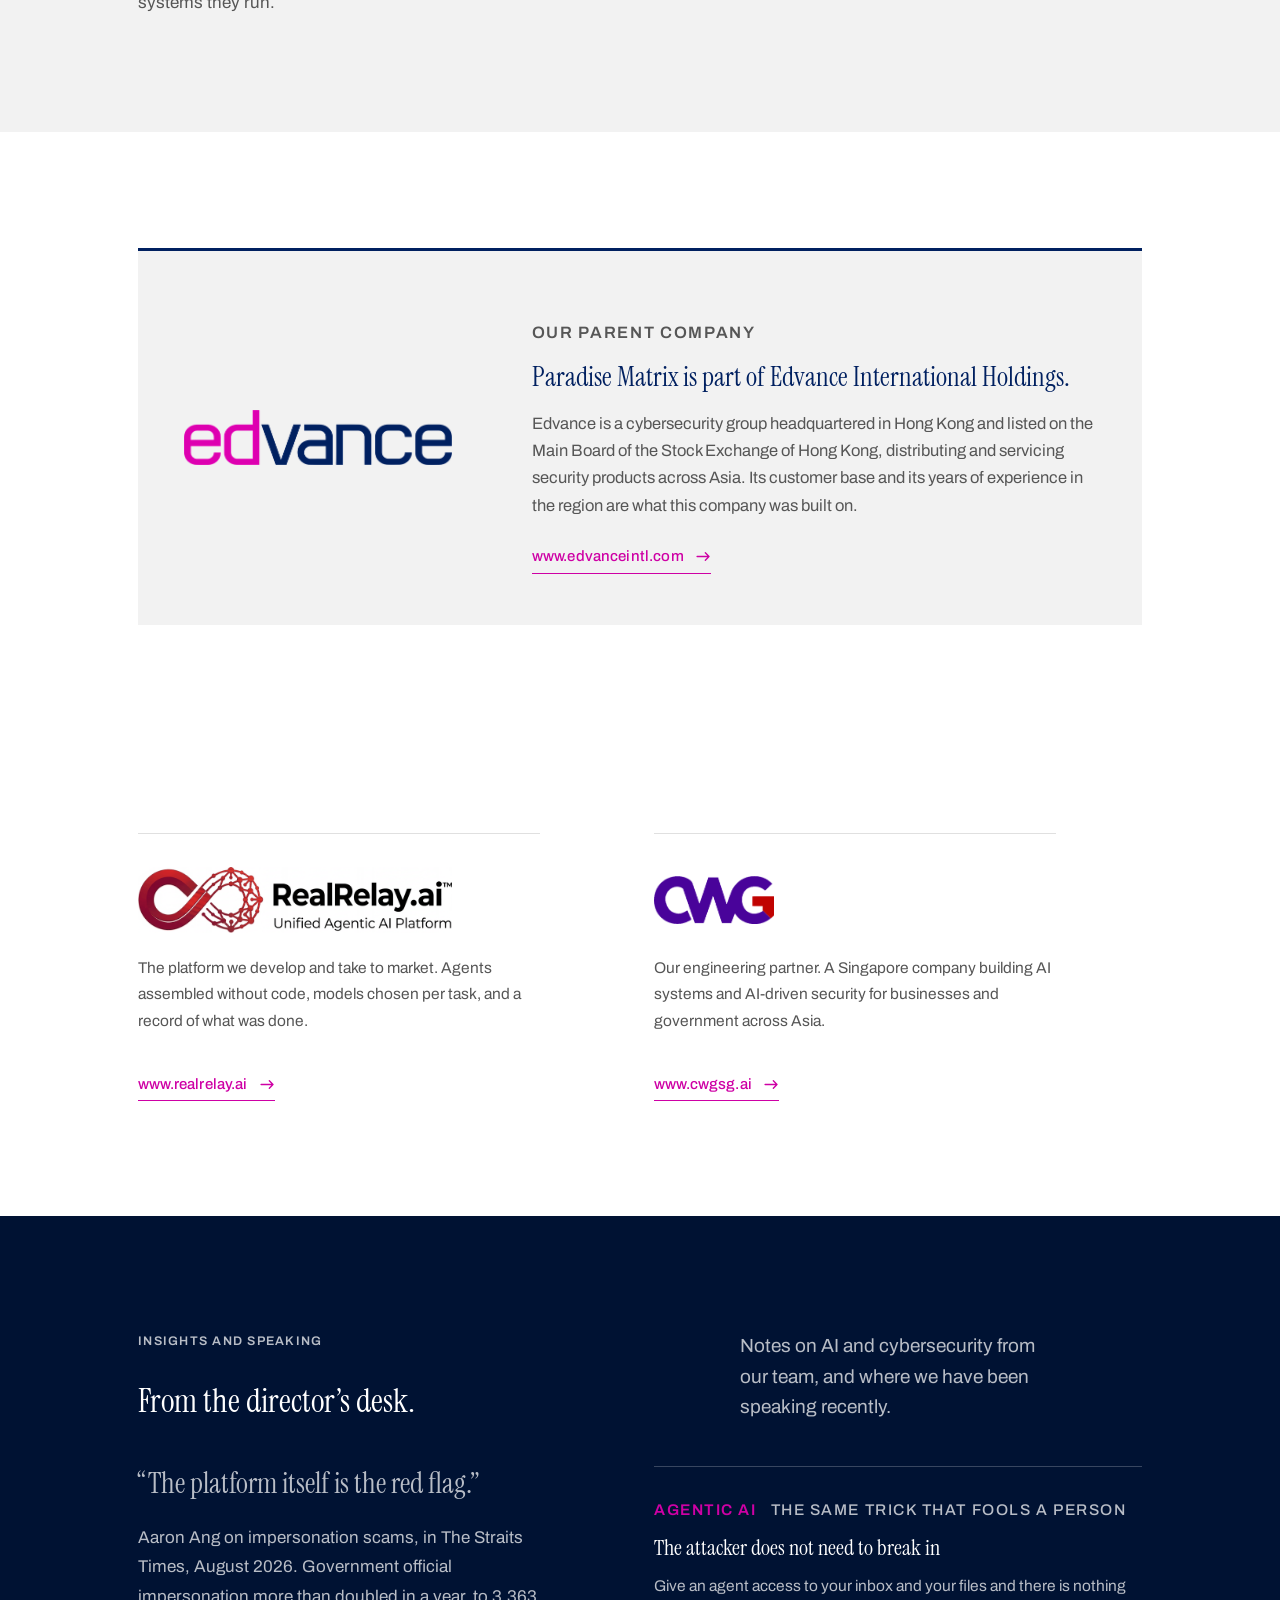
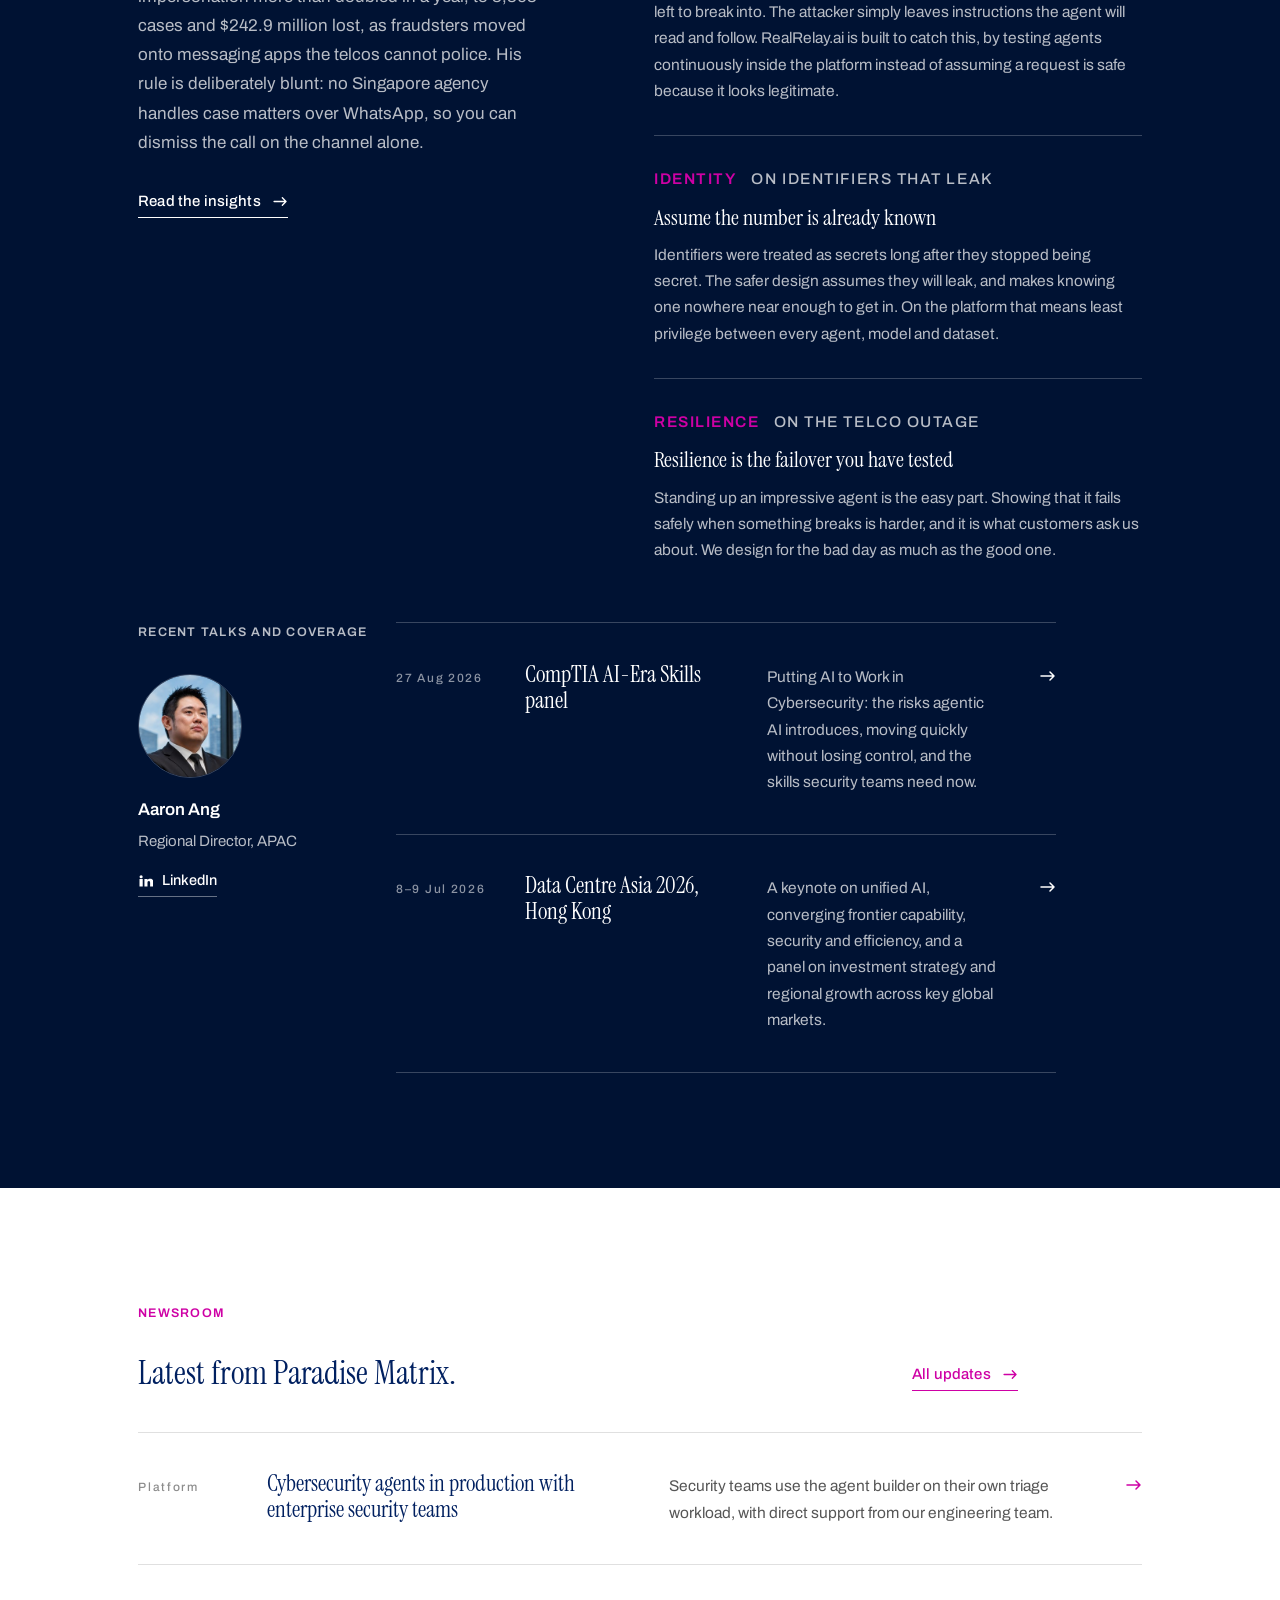
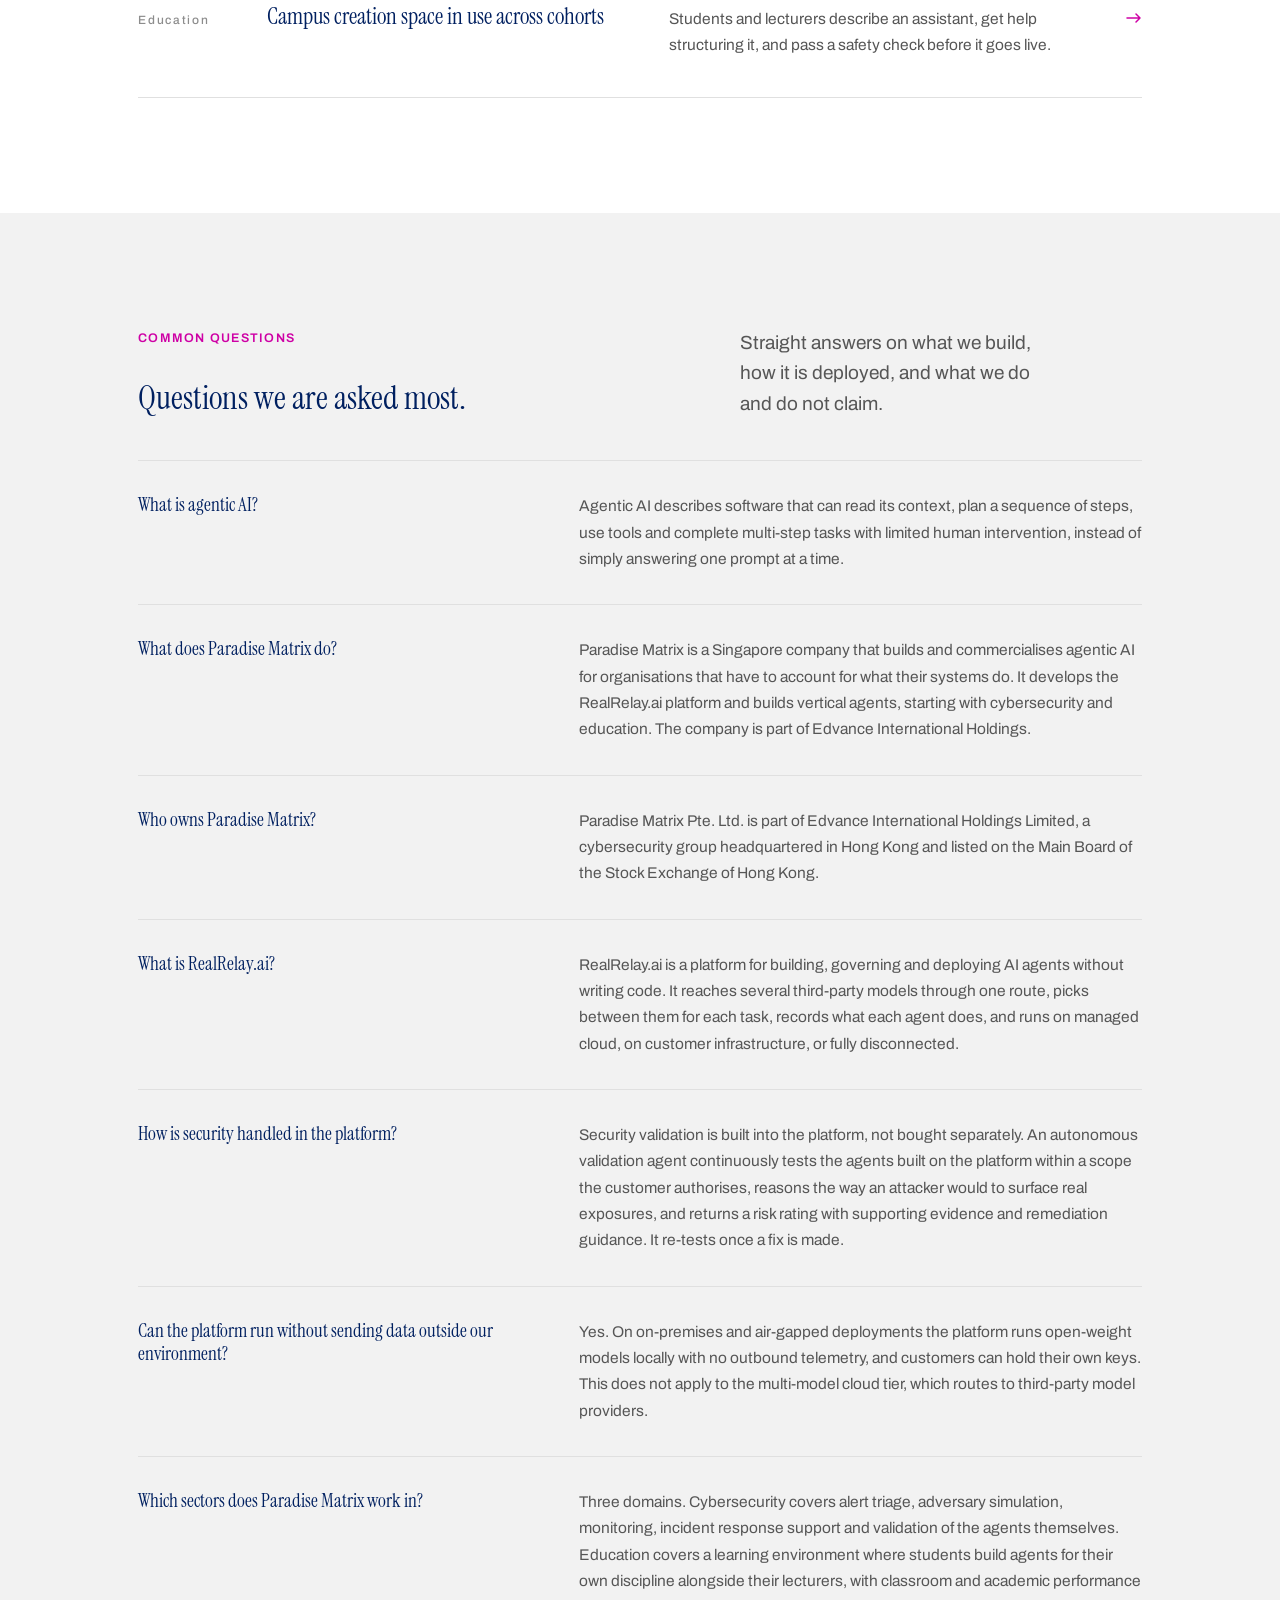
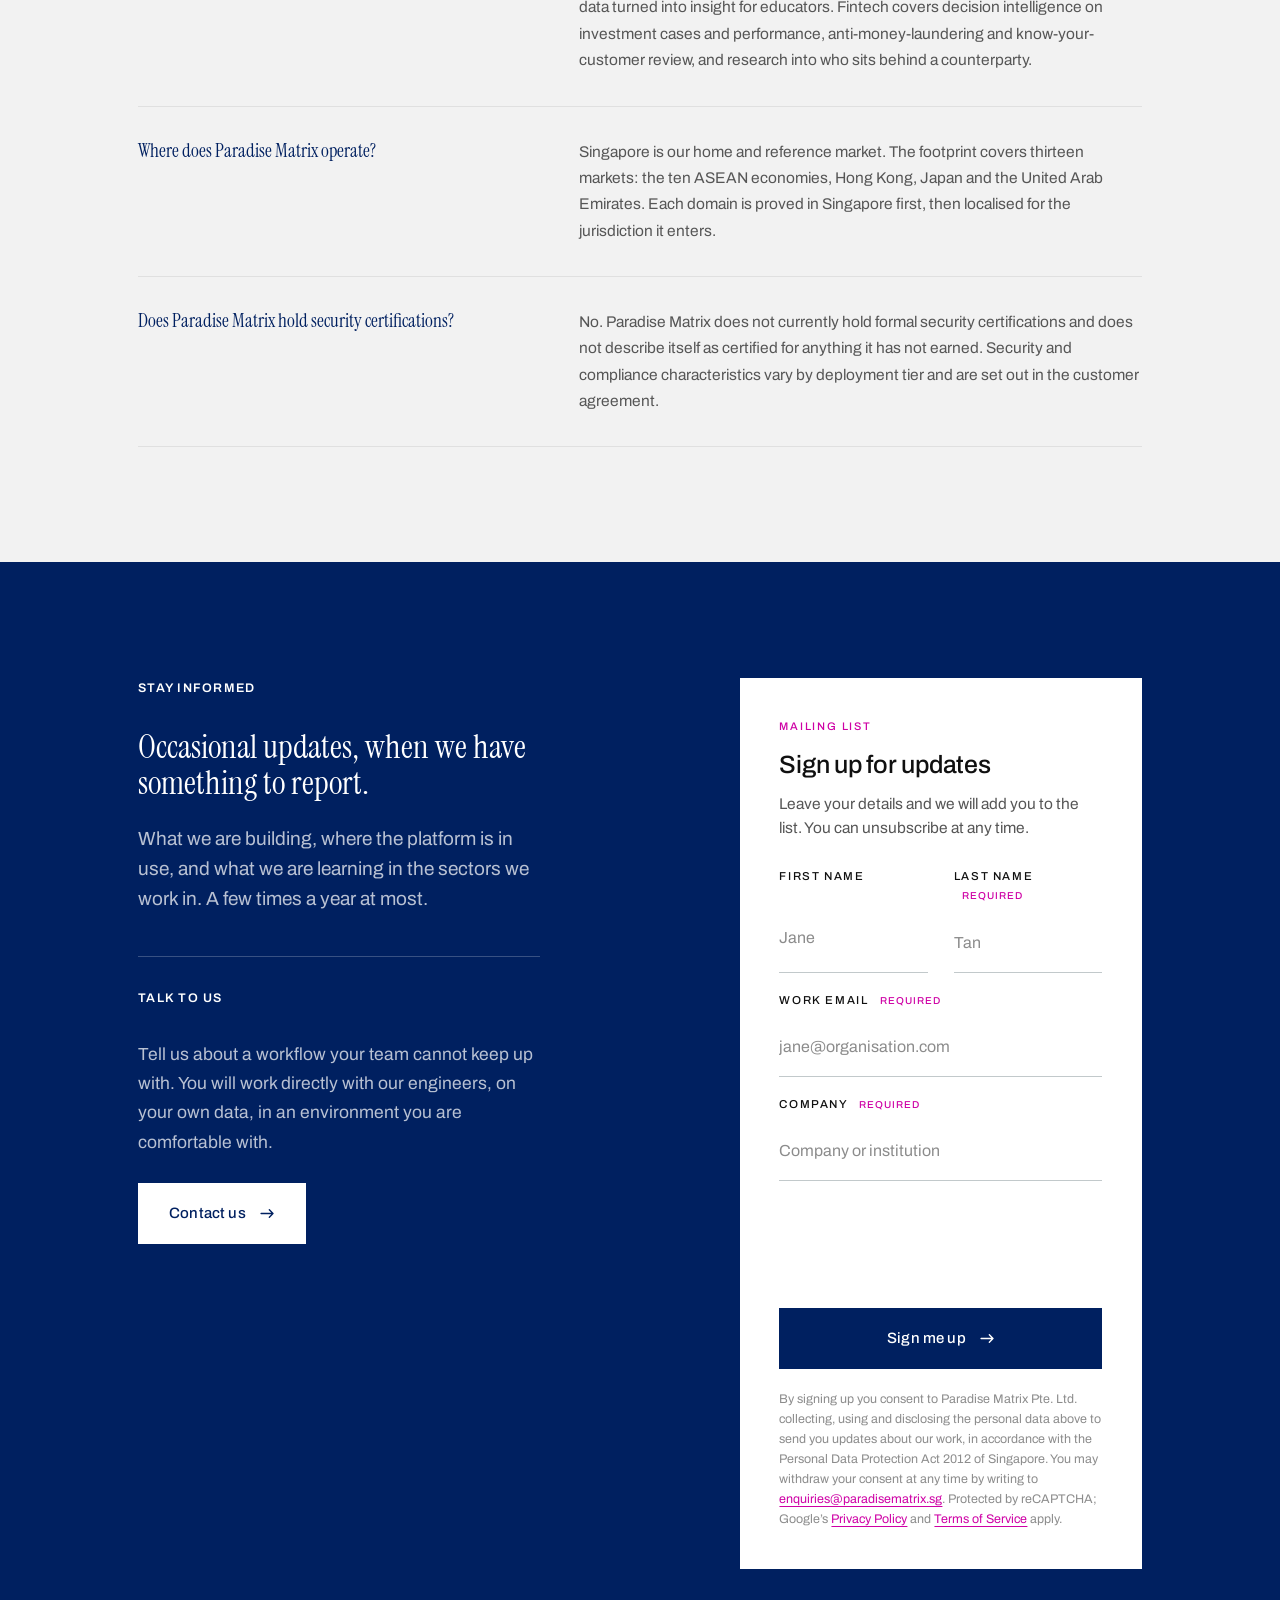
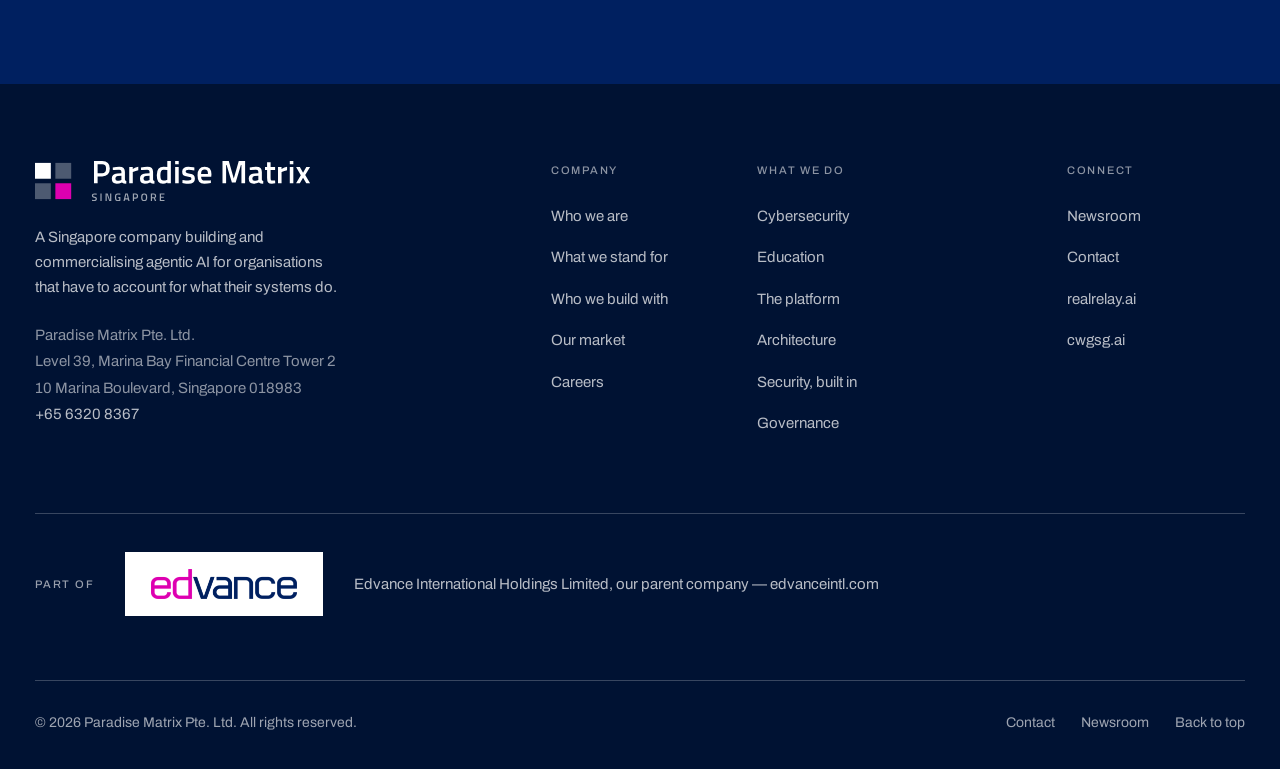
==== commit bdbaf050: "Correct the main line to +65 6320 8367 Replaces the number published in the previous commit, in the " ====
--- a/index.html
+++ b/index.html
@@ -95,13 +95,13 @@
         "postalCode": "018983",
         "addressCountry": "SG"
       },
-      "telephone": "+65 6818 5700",
+      "telephone": "+65 6320 8367",
       "contactPoint": [
         {
           "@type": "ContactPoint",
           "contactType": "sales",
           "email": "enquiries@paradisematrix.sg",
-          "telephone": "+65 6818 5700",
+          "telephone": "+65 6320 8367",
           "areaServed": "SG",
           "availableLanguage": "English"
         },
@@ -898,7 +898,7 @@
             Paradise Matrix Pte. Ltd.<br>
             Level 39, Marina Bay Financial Centre Tower 2<br>
             10 Marina Boulevard, Singapore 018983<br>
-            <a href="tel:+6568185700">+65 6818 5700</a>
+            <a href="tel:+6563208367">+65 6320 8367</a>
           </address>
         </div>
         <div class="c-2 start6 footer-col">
